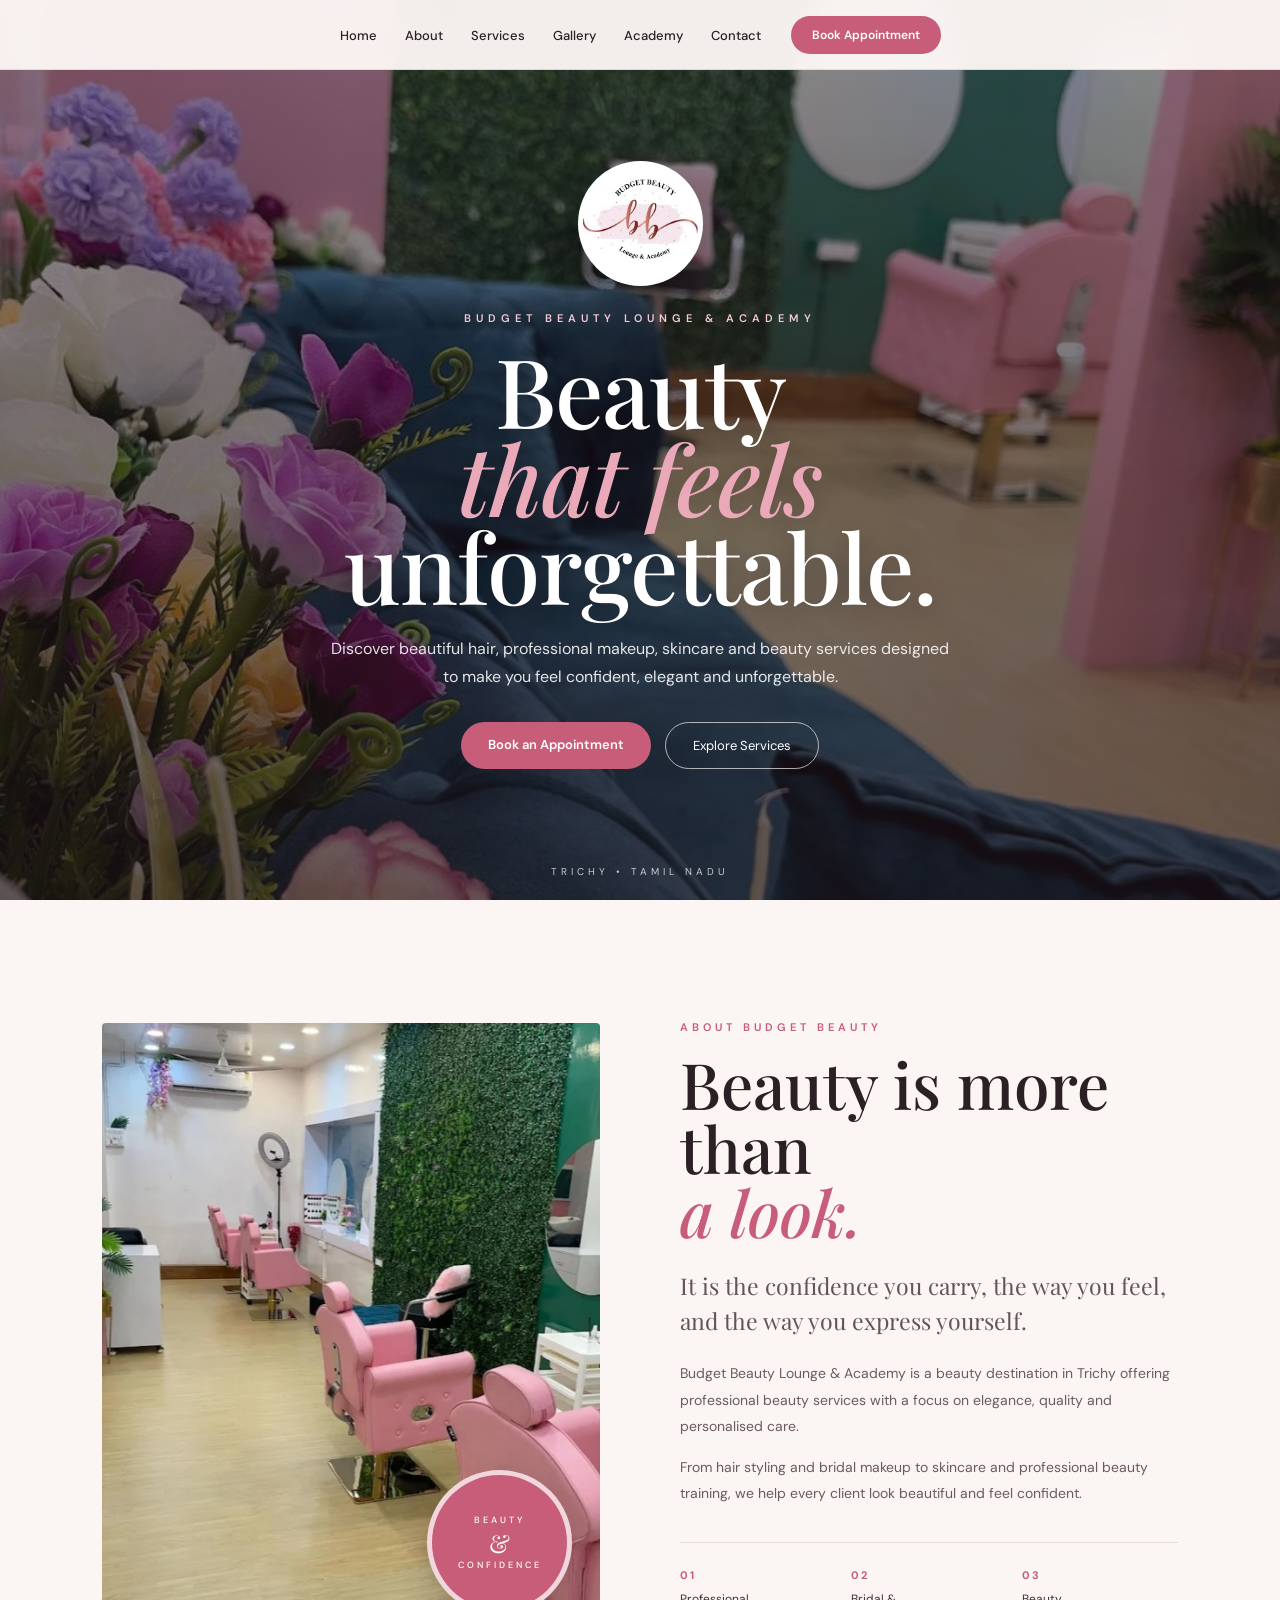
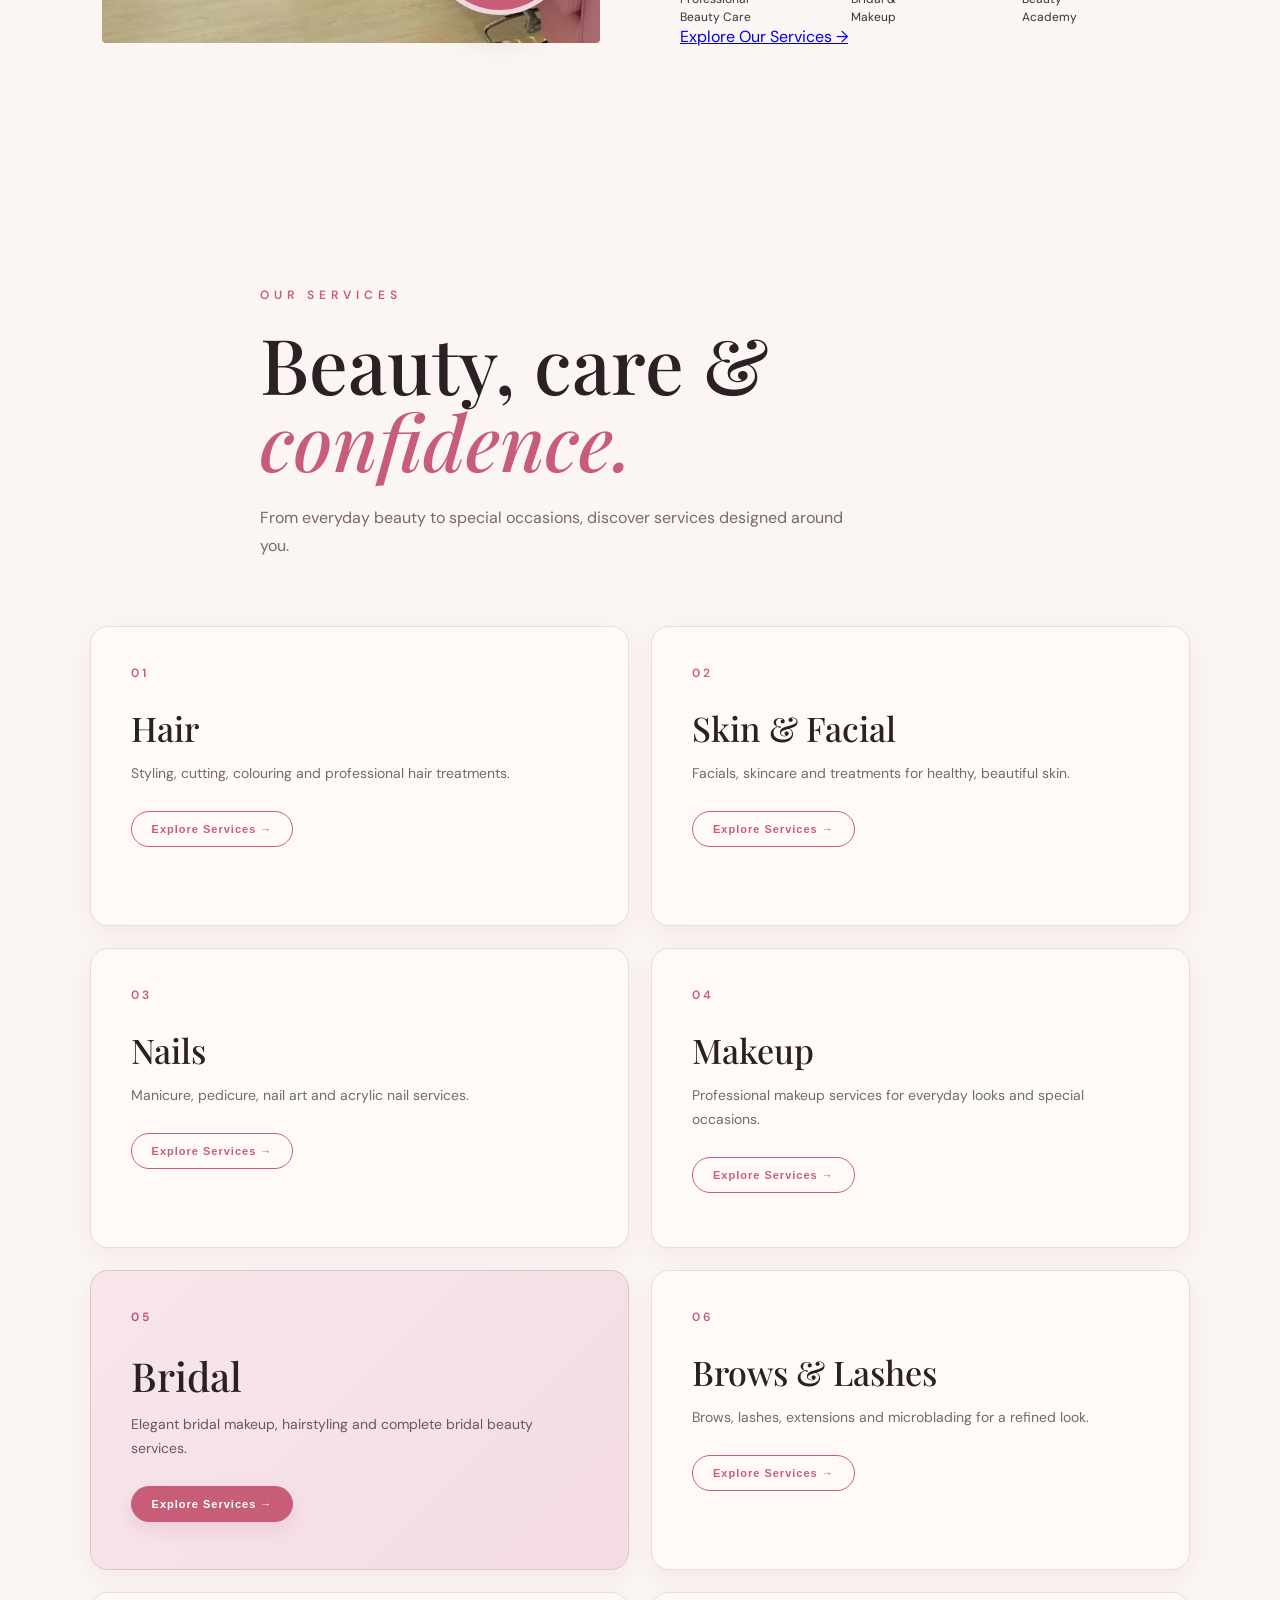
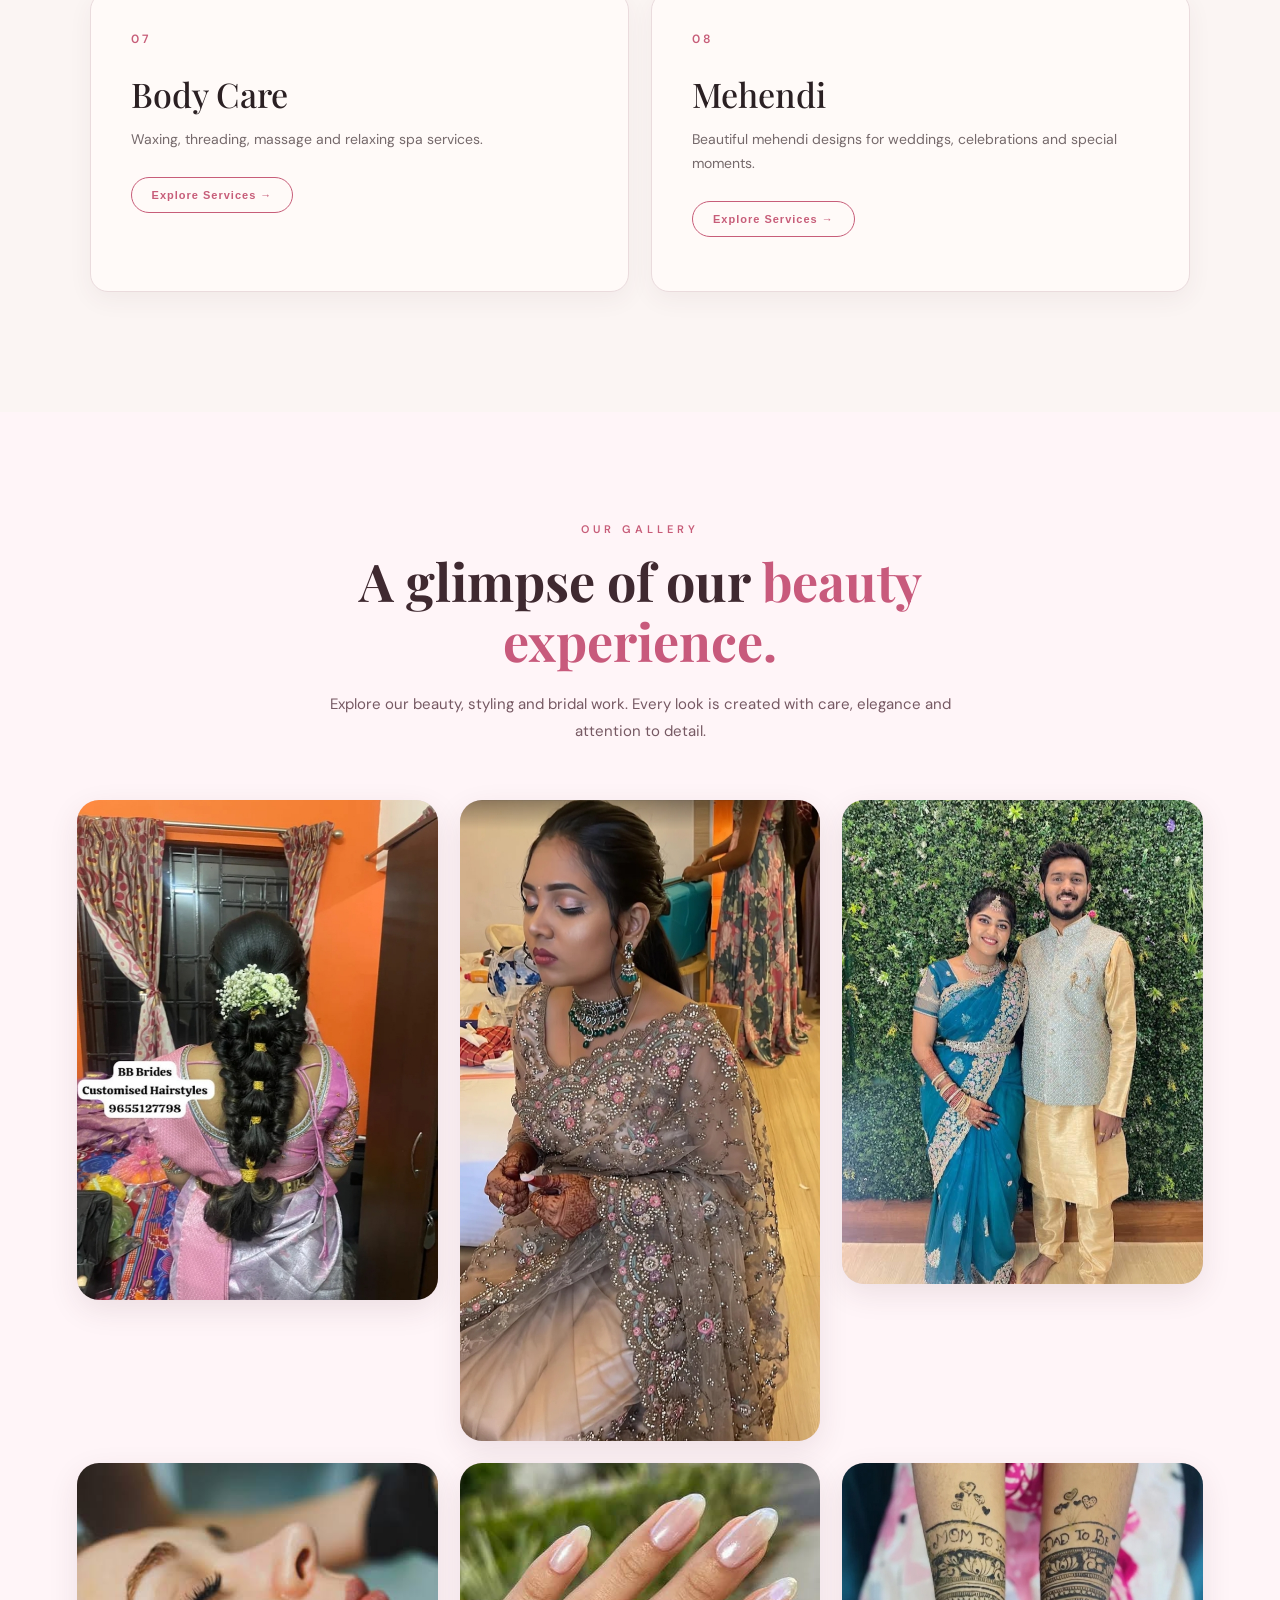
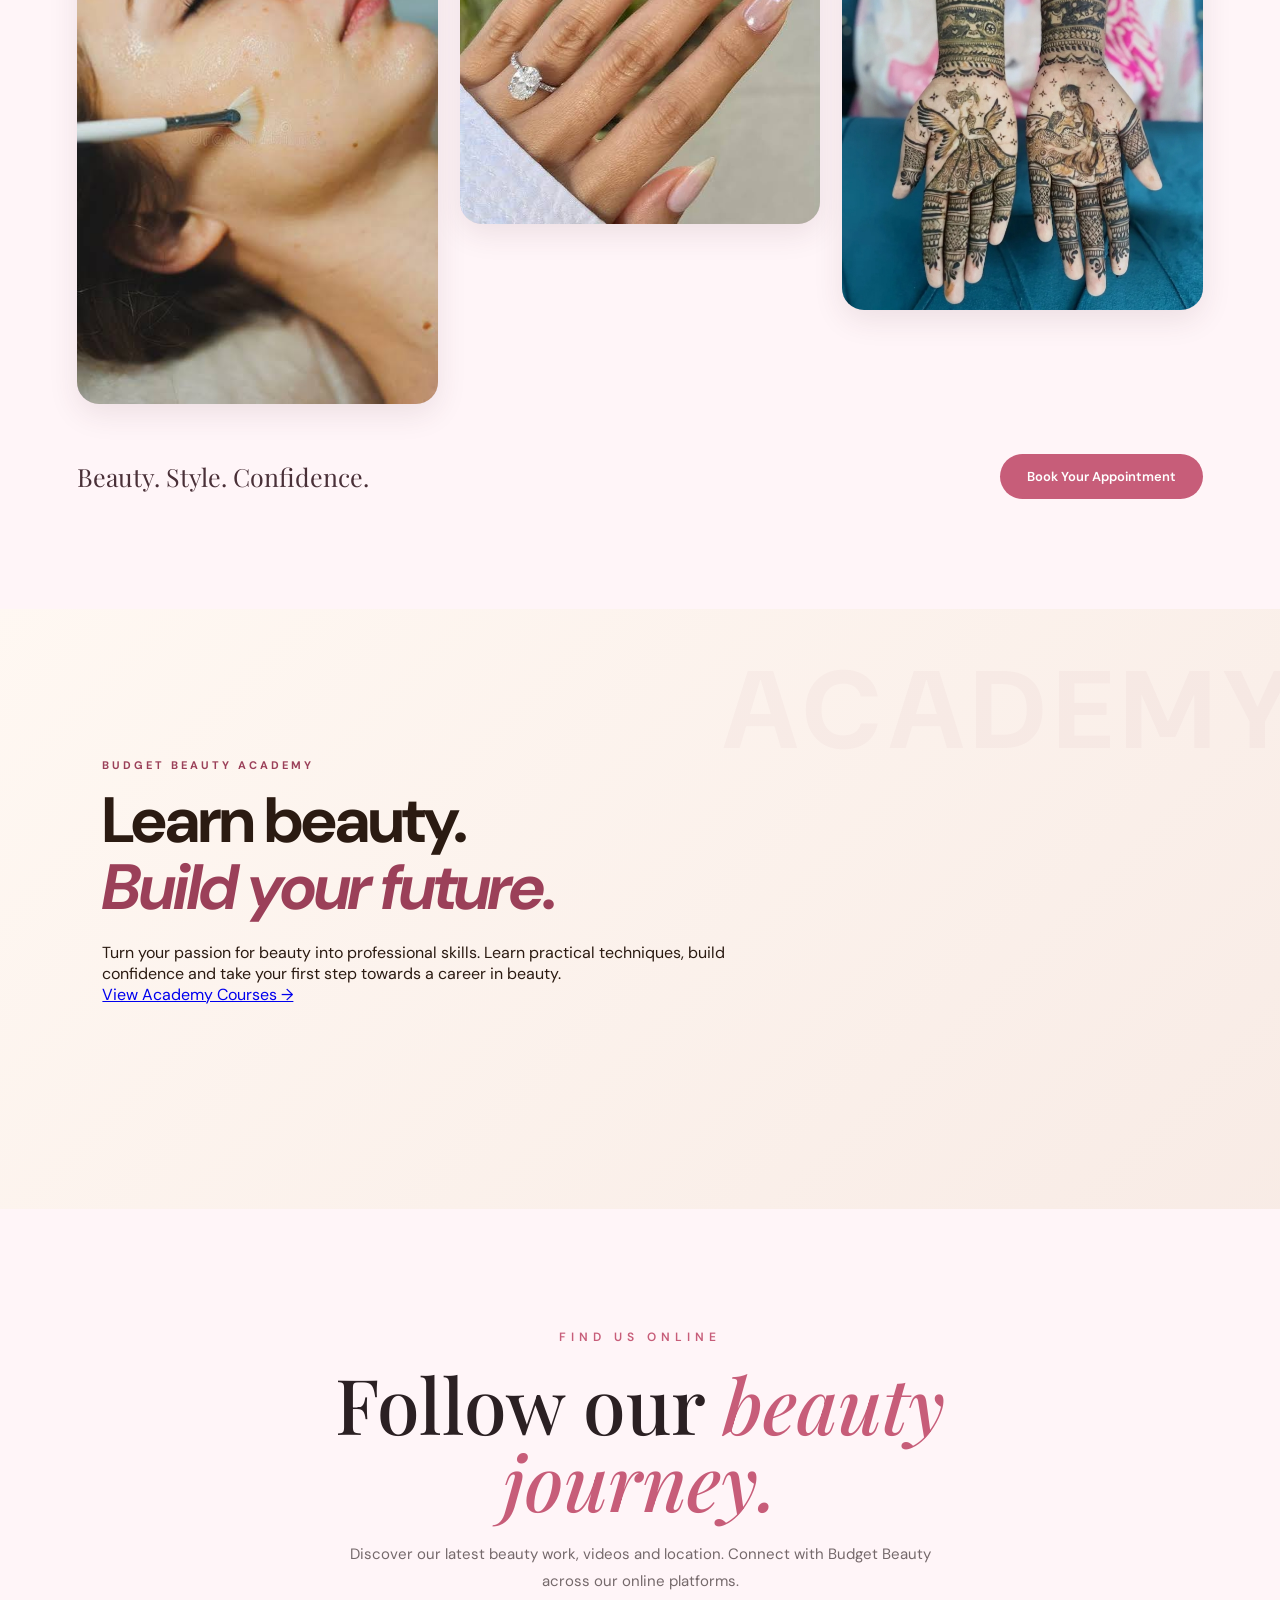
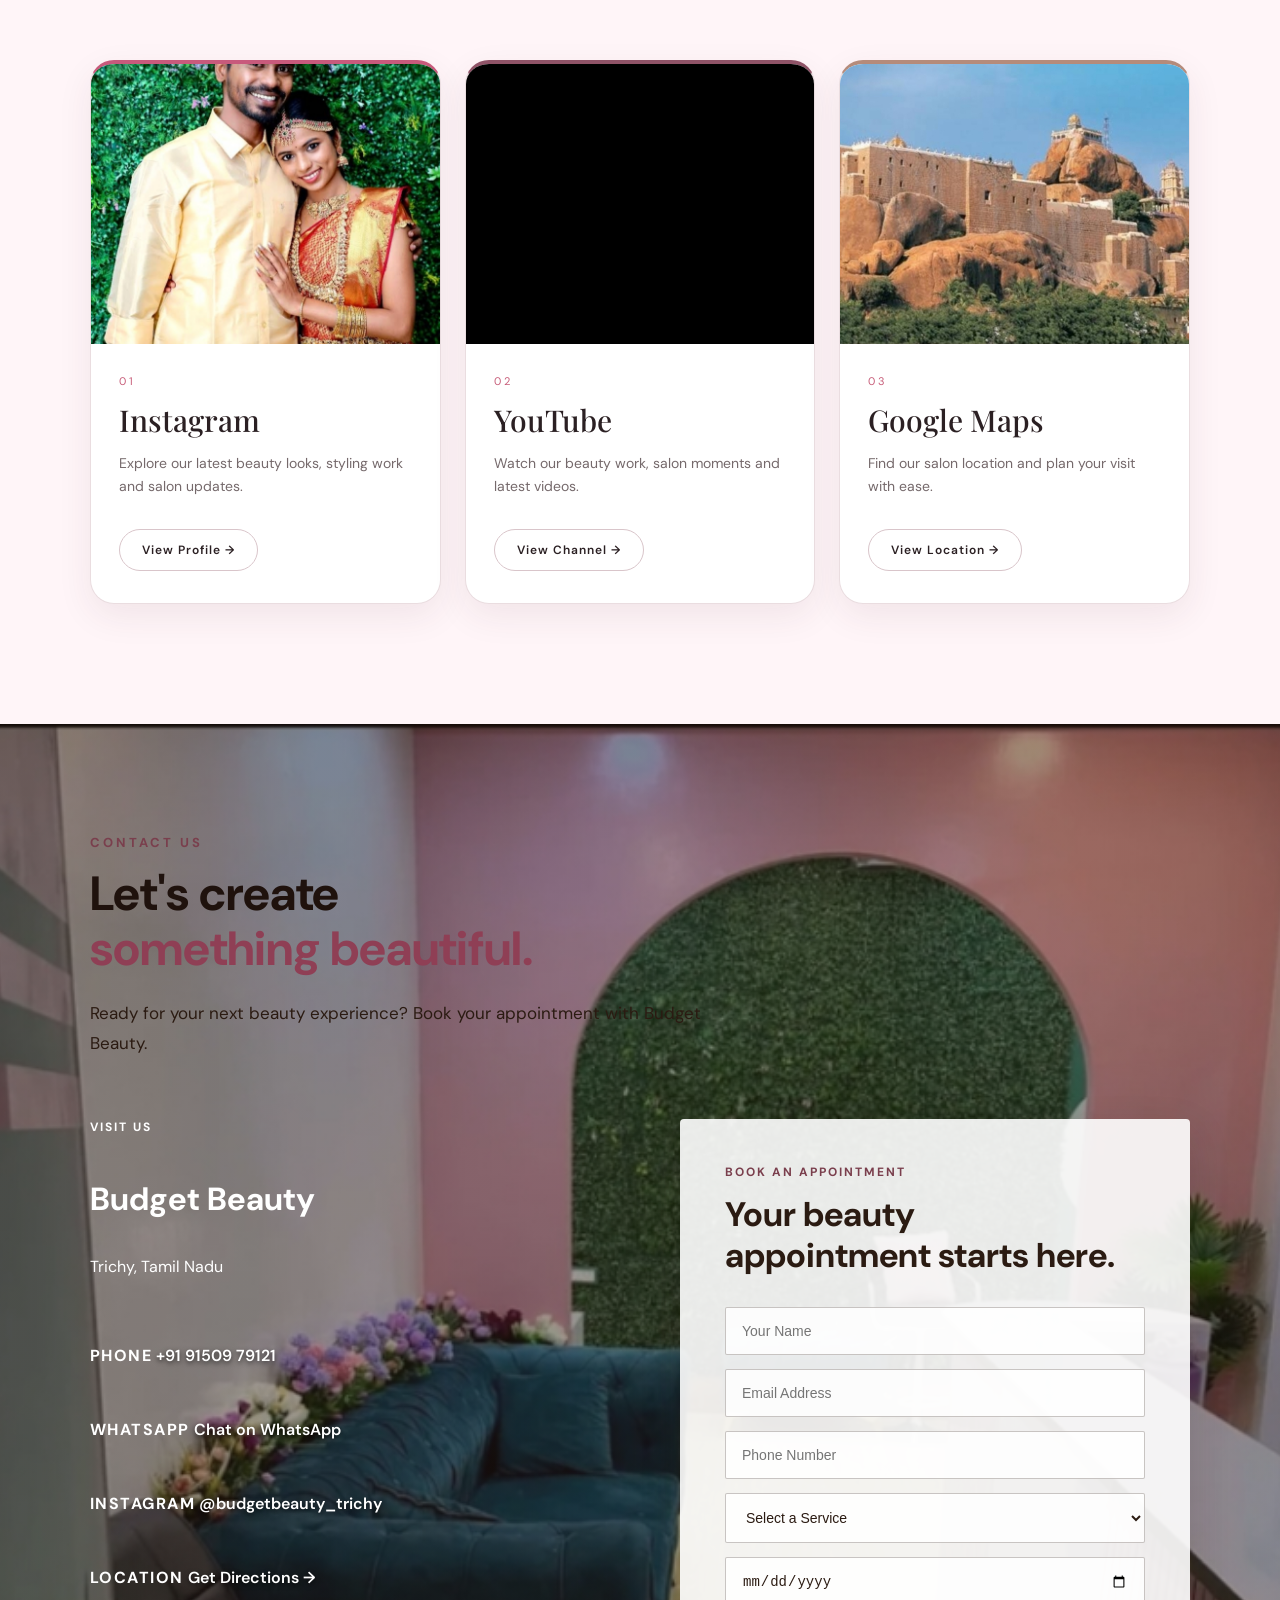
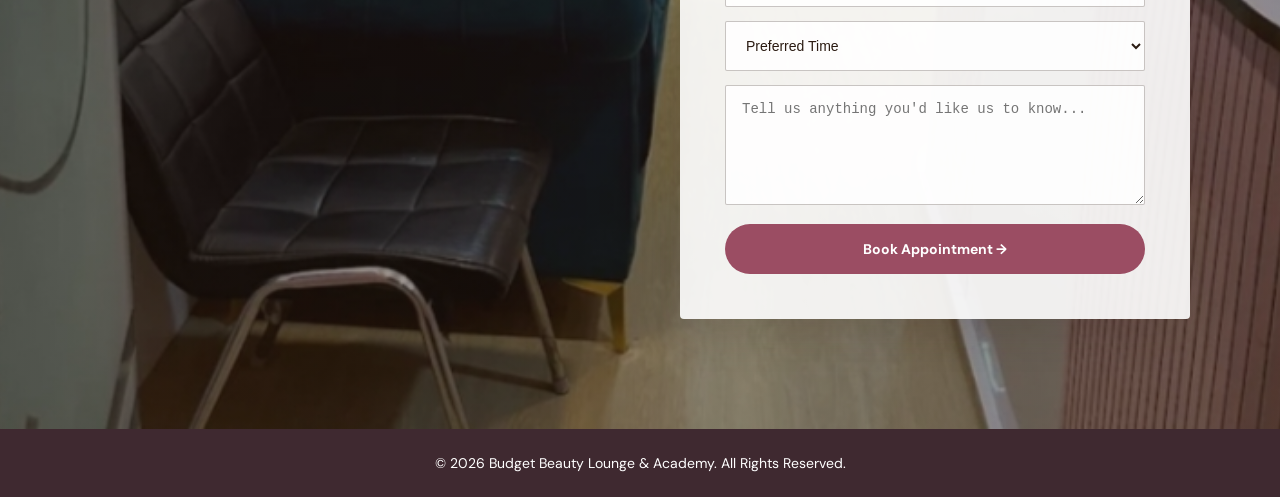
==== index.html @ 01b8ddf9 "Initial commit - Budget Beauty website" ====
<!DOCTYPE html>
<html lang="en">

<head>
    <meta charset="UTF-8">
    <meta name="viewport" content="width=device-width, initial-scale=1.0">

    <title>Budget Beauty | Lounge & Academy</title>

    <link rel="stylesheet" href="style.css">
</head>

<body>

    <!-- =========================
         HEADER
========================= -->

<header class="site-header">

    <nav class="navbar">

        <a href="#home" class="mobile-brand">
            Budget Beauty
        </a>

        <!-- Hamburger -->

        <button class="menu-toggle" id="menuToggle">
            ☰
        </button>

        <!-- Navigation -->

        <ul class="nav-links" id="navLinks">

            <li><a href="#home">Home</a></li>

            <li><a href="#about">About</a></li>

            <li><a href="#services">Services</a></li>

            <li><a href="#gallery">Gallery</a></li>

            <li><a href="#academy">Academy</a></li>

            <li><a href="#contact">Contact</a></li>

            <li class="mobile-book">
                <a href="#contact">
                    Book Appointment
                </a>
            </li>

        </ul>

        <!-- Desktop Button -->

        <a href="#contact" class="nav-button desktop-book">
            Book Appointment
        </a>

    </nav>

</header>

    <!-- =========================
         HOME / HERO
    ========================== -->

    <section id="home" class="hero">

        <div class="hero-content">

            <!-- ROUND LOGO -->

            <div class="hero-logo">

                <img
                    src="logo.jpg"
                    alt="Budget Beauty Lounge and Academy"
                >

            </div>


            <p class="hero-label">
                BUDGET BEAUTY LOUNGE & ACADEMY
            </p>


            <h1>
                Beauty
                <span>that feels</span>
                unforgettable.
            </h1>


            <p class="hero-description">

                Discover beautiful hair, professional makeup,
                skincare and beauty services designed to make
                you feel confident, elegant and unforgettable.

            </p>


            <div class="hero-buttons">

                <a href="#contact" class="primary-button">
                    Book an Appointment
                </a>

                <a href="#services" class="secondary-button">
                    Explore Services
                </a>

            </div>

        </div>


        <div class="hero-location">
            TRICHY • TAMIL NADU
        </div>

    </section>


<!-- =========================
     ABOUT SECTION
========================= -->

<section id="about" class="about-section">

    <div class="about-container">

        <!-- IMAGE AREA -->

        <div class="about-image">

            <img
                src="about.jpg.jpeg"
                alt="Budget Beauty Lounge and Academy"
            >

            <div class="about-image-overlay"></div>

            <div class="about-badge">

                <span>BEAUTY</span>

                <strong>&</strong>

                <span>CONFIDENCE</span>

            </div>

        </div>


        <!-- CONTENT AREA -->

        <div class="about-content">

            <p class="section-label">
                ABOUT BUDGET BEAUTY
            </p>

            <h2>
                Beauty is more than
                <span>a look.</span>
            </h2>

            <p class="about-intro">
                It is the confidence you carry,
                the way you feel, and the way
                you express yourself.
            </p>

            <p class="about-text">
                Budget Beauty Lounge & Academy is a beauty
                destination in Trichy offering professional
                beauty services with a focus on elegance,
                quality and personalised care.
            </p>

            <p class="about-text">
                From hair styling and bridal makeup to
                skincare and professional beauty training,
                we help every client look beautiful and
                feel confident.
            </p>


            <!-- HIGHLIGHTS -->

            <div class="about-highlights">

                <div class="about-highlight-item">

                    <strong>01</strong>

                    <span>
                        Professional<br>
                        Beauty Care
                    </span>

                </div>


                <div class="about-highlight-item">

                    <strong>02</strong>

                    <span>
                        Bridal &<br>
                        Makeup
                    </span>

                </div>


                <div class="about-highlight-item">

                    <strong>03</strong>

                    <span>
                        Beauty<br>
                        Academy
                    </span>

                </div>

            </div>


            <!-- ABOUT BUTTON -->

            <a
                href="#services"
                class="about-button"
            >
                Explore Our Services
                <span>→</span>
            </a>

        </div>

    </div>

</section>


            <!-- =========================
     SERVICES
========================= -->
<section class="services" id="services">

    <div class="services-header">
        <p class="section-label"> OUR SERVICES</p>

        <h2>
            Beauty, care &
            <span>confidence.</span>
        </h2>

        <p class="services-intro">
            From everyday beauty to special occasions,
            discover services designed around you.
        </p>
    </div>

    <div class="services-grid">

        <!-- HAIR -->
        <div class="service-card">
            <span class="service-number">01</span>
            <h3>Hair</h3>
            <p>
                Styling, cutting, colouring and professional
                hair treatments.
            </p>
            <button onclick="openService('hair')">
    Explore Services →
</button>
        </div>

        <!-- SKIN -->
        <div class="service-card">
            <span class="service-number">02</span>
            <h3>Skin & Facial</h3>
            <p>
                Facials, skincare and treatments for healthy,
                beautiful skin.
            </p>
           <button onclick="openService('skin')">
    Explore Services →
</button>
        </div>

        <!-- NAILS -->
        <div class="service-card">
            <span class="service-number">03</span>
            <h3>Nails</h3>
            <p>
                Manicure, pedicure, nail art and acrylic
                nail services.
            </p>
            <button onclick="openService('nails')">
    Explore Services →
</button>
        </div>

        <!-- MAKEUP -->
        <div class="service-card">
            <span class="service-number">04</span>
            <h3>Makeup</h3>
            <p>
                Professional makeup services for everyday
                looks and special occasions.
            </p>
            <button onclick="openService('makeup')">
    Explore Services →
</button>
        </div>

        <!-- BRIDAL -->
        <div class="service-card featured-service">
            <span class="service-number">05</span>
            <h3>Bridal</h3>
            <p>
                Elegant bridal makeup, hairstyling and
                complete bridal beauty services.
            </p>
            <button onclick="openService('bridal')">
    Explore Services →
</button>
        </div>

        <!-- BROWS & LASHES -->
        <div class="service-card">
            <span class="service-number">06</span>
            <h3>Brows & Lashes</h3>
            <p>
                Brows, lashes, extensions and microblading
                for a refined look.
            </p>
            <button onclick="openService('brows')">
    Explore Services →
</button>
        </div>

        <!-- BODY CARE -->
        <div class="service-card">
            <span class="service-number">07</span>
            <h3>Body Care</h3>
            <p>
                Waxing, threading, massage and relaxing
                spa services.
            </p>
            <button onclick="openService('body')">
    Explore Services →
</button>
        </div>

        <!-- MEHENDI -->
        <div class="service-card">
            <span class="service-number">08</span>
            <h3>Mehendi</h3>
            <p>
                Beautiful mehendi designs for weddings,
                celebrations and special moments.
            </p>
            <button onclick="openService('mehendi')">
    Explore Services →
</button>
        </div>

    </div>

</section>




    <!-- =========================
     GALLERY
========================= -->

<section id="gallery" class="gallery-section">

    <div class="gallery-header">

        <p class="section-label">
              OUR GALLERY
        </p>

        <h2>
            A glimpse of our
            <span>beauty experience.</span>
        </h2>

        <p>
            Explore our beauty, styling and bridal work.
            Every look is created with care, elegance and attention to detail.
        </p>

    </div>


    <!-- GALLERY GRID -->

    <div class="gallery-grid">


        <!-- Gallery 1 -->

        <div class="gallery-item gallery-large">

            <img
                src="gallery1.jpg.jpeg"
                alt="Budget Beauty Hair Styling"
            >

            <div class="gallery-overlay">

                <span>01</span>

                <h3>
                    Hair Styling
                </h3>

                <p>
                    Beautiful styles created for every occasion.
                </p>

            </div>

        </div>


        <!-- Gallery 2 -->

        <div class="gallery-item">

            <img
                src="gallery2.jpg.jpeg"
                alt="Budget Beauty Makeup"
            >

            <div class="gallery-overlay">

                <span>02</span>

                <h3>
                    Makeup
                </h3>

                <p>
                    Elegant makeup looks for special moments.
                </p>

            </div>

        </div>


        <!-- Gallery 3 -->

        <div class="gallery-item">

            <img
                src="gallery3.jpg.jpeg"
                alt="Budget Beauty Bridal Makeup"
            >

            <div class="gallery-overlay">

                <span>03</span>

                <h3>
                    Bridal Beauty
                </h3>

                <p>
                    Complete bridal beauty and styling.
                </p>

            </div>

        </div>


        <!-- Gallery 4 -->

        <div class="gallery-item">

            <img
                src="gallery4.jpg"
                alt="Budget Beauty Facial"
            >

            <div class="gallery-overlay">

                <span>04</span>

                <h3>
                    Skin & Facial
                </h3>

                <p>
                    Relaxing skincare and facial care.
                </p>

            </div>

        </div>


        <!-- Gallery 5 -->

        <div class="gallery-item">

            <img
                src="gallery5.jpg"
                alt="Budget Beauty Nails"
            >

            <div class="gallery-overlay">

                <span>05</span>

                <h3>
                    Nails
                </h3>

                <p>
                    Beautiful and polished nail styling.
                </p>

            </div>

        </div>


        <!-- Gallery 6 -->

        <div class="gallery-item gallery-large">

            <img
                src="gallery6.jpg.jpeg"
                alt="Budget Beauty Mehendi"
            >

            <div class="gallery-overlay">

                <span>06</span>

                <h3>
                    Mehendi
                </h3>

                <p>
                    Traditional and elegant mehendi designs.
                </p>

            </div>

        </div>


    </div>


    <!-- Gallery Bottom -->

    <div class="gallery-bottom">

        <p>
            Beauty. Style. Confidence.
        </p>

        <a
            href="#contact"
            class="primary-button"
        >
            Book Your Appointment
        </a>

    </div>

</section>
<!-- =========================
     ACADEMY SECTION
========================= -->

<section id="academy" class="academy-section">

    <div class="academy-heading">

        <p class="section-label">
            BUDGET BEAUTY ACADEMY
        </p>

        <h2>
            Learn beauty.<br>
            <span>Build your future.</span>
        </h2>

        <p>
            Turn your passion for beauty into professional skills.
            Learn practical techniques, build confidence and
            take your first step towards a career in beauty.
        </p>

        <a href="academy.html" class="academy-button">
            View Academy Courses →
        </a>

    </div>

</section>

<!-- =========================
     SOCIAL MEDIA
========================= -->

<section id="social" class="social-section">

    <div class="social-header">

        <p class="section-label">
             FIND US ONLINE
        </p>

        <h2>
            Follow our
            <span>beauty journey.</span>
        </h2>

        <p>
            Discover our latest beauty work, videos and location.
            Connect with Budget Beauty across our online platforms.
        </p>

    </div>


    <div class="social-grid">

        <!-- =========================
             INSTAGRAM
        ========================= -->

        <div class="social-card">

            <div class="social-media-image">

                <img
                    src="instagram.jpg.jpeg"
                    alt="Budget Beauty Instagram"
                >

            </div>

            <div class="social-card-content">

                <span class="social-number">
                    01
                </span>

                <h3>
                    Instagram
                </h3>

                <p>
                    Explore our latest beauty looks,
                    styling work and salon updates.
                </p>

                <a
                    href="https://share.google/PkrQwHIXFpvyzS8ei"
                    target="_blank"
                    rel="noopener noreferrer"
                    class="social-button"
                >
                    View Profile →
                </a>

            </div>

        </div>


       <!-- =========================
     YOUTUBE
========================= -->

<div class="social-card youtube-card">

    <div class="social-video">

        <iframe
            src="https://www.youtube.com/embed/QUmwrBLOII0"
            title="Budget Beauty YouTube Video"
            frameborder="0"
            allow="accelerometer; autoplay; clipboard-write; encrypted-media; gyroscope; picture-in-picture"
            allowfullscreen>
        </iframe>

    </div>

    <div class="social-card-content">

        <span class="social-number">
            02
        </span>

        <h3>
            YouTube
        </h3>

        <p>
            Watch our beauty work,
            salon moments and latest videos.
        </p>

        <a
            href="https://www.youtube.com/channel/UC7tTfm7O-tHFh8pZbGsjvTA"
            target="_blank"
            rel="noopener noreferrer"
            class="social-button"
        >
            View Channel →
        </a>

    </div>

</div>
        <!-- =========================
             GOOGLE MAPS
        ========================= -->

        <div class="social-card">

            <div class="social-media-image">

                <img
                    src="google.jpg.jpeg"
                    alt="Budget Beauty Google Maps Location"
                >

            </div>

            <div class="social-card-content">

                <span class="social-number">
                    03
                </span>

                <h3>
                    Google Maps
                </h3>

                <p>
                    Find our salon location and
                    plan your visit with ease.
                </p>

                <a
                    href="https://share.google/cEKzkPfHpHJtKEPSX"
                    target="_blank"
                    rel="noopener noreferrer"
                    class="social-button"
                >
                    View Location →
                </a>

            </div>

        </div>

    </div>

</section>

   <!-- =========================
     CONTACT / BOOK APPOINTMENT
========================= -->

<section id="contact" class="contact-section">

    <div class="contact-heading">

        <p class="section-label">
            CONTACT US
        </p>

        <h2>
            Let's create<br>
            <span>something beautiful.</span>
        </h2>

        <p>
            Ready for your next beauty experience?
            Book your appointment with Budget Beauty.
        </p>

    </div>


    <div class="contact-grid">


        <!-- =========================
             LEFT : CONTACT INFO
        ========================= -->

        <div class="contact-info">

            <span class="contact-label">
                VISIT US
            </span>

            <h3>
                Budget Beauty
            </h3>

            <p>
                Trichy, Tamil Nadu
            </p>


            <div class="contact-detail">

                <span>PHONE</span>

                <a href="tel:+919150979121">
                    +91 91509 79121
                </a>

            </div>


            <div class="contact-detail">

                <span>WHATSAPP</span>

                <a
                    href="https://wa.me/919150979121"
                    target="_blank"
                    rel="noopener noreferrer"
                >
                    Chat on WhatsApp
                </a>

            </div>


            <div class="contact-detail">

                <span>INSTAGRAM</span>

                <a
                    href="https://www.instagram.com/budgetbeauty_trichy/"
                    target="_blank"
                    rel="noopener noreferrer"
                >
                    @budgetbeauty_trichy
                </a>

            </div>


            <div class="contact-detail">

                <span>LOCATION</span>

                <a
                    href="https://maps.app.goo.gl/DvhUiXGs14jhG6yS8"
                    target="_blank"
                    rel="noopener noreferrer"
                >
                    Get Directions →
                </a>

            </div>

        </div>



        <!-- =========================
             RIGHT : APPOINTMENT FORM
        ========================= -->

        <div class="appointment-form">

            <span class="contact-label">
                BOOK AN APPOINTMENT
            </span>

            <h3>
                Your beauty<br>
                appointment starts here.
            </h3>


            <form
                onsubmit="sendAppointmentToWhatsApp(event)"
            >

                <!-- NAME -->

                <input
                    type="text"
                    id="appointmentName"
                    placeholder="Your Name"
                    required
                >


                <!-- EMAIL -->

                <input
                    type="email"
                    id="appointmentEmail"
                    placeholder="Email Address"
                    required
                >


                <!-- PHONE -->

                <input
                    type="tel"
                    id="appointmentPhone"
                    placeholder="Phone Number"
                    required
                >


                <!-- SERVICE -->

                <select
                    id="appointmentService"
                    required
                >

                    <option value="">
                        Select a Service
                    </option>

                    <option value="Hair">
                        Hair
                    </option>

                    <option value="Skin & Facial">
                        Skin & Facial
                    </option>

                    <option value="Nails">
                        Nails
                    </option>

                    <option value="Makeup">
                        Makeup
                    </option>

                    <option value="Bridal">
                        Bridal
                    </option>

                    <option value="Mehendi">
                        Mehendi
                    </option>

                </select>


                <!-- DATE -->

                <input
                    type="date"
                    id="appointmentDate"
                    required
                >


                <!-- TIME -->

                <select
                    id="appointmentTime"
                    required
                >

                    <option value="">
                        Preferred Time
                    </option>

                    <option value="Morning">
                        Morning
                    </option>

                    <option value="Afternoon">
                        Afternoon
                    </option>

                    <option value="Evening">
                        Evening
                    </option>

                </select>


                <!-- MESSAGE -->

                <textarea
                    id="appointmentMessage"
                    placeholder="Tell us anything you'd like us to know..."
                ></textarea>


                <button
                    type="submit"
                    class="contact-submit-button"
                >
                    Book Appointment →
                </button>
                <script>

function sendAppointmentToWhatsApp(event) {

    event.preventDefault();

    const name = document.getElementById("appointmentName").value.trim();
    const email = document.getElementById("appointmentEmail").value.trim();
    const phone = document.getElementById("appointmentPhone").value.trim();
    const service = document.getElementById("appointmentService").value;
    const date = document.getElementById("appointmentDate").value;
    const time = document.getElementById("appointmentTime").value;
    const message = document.getElementById("appointmentMessage").value.trim();

    const text =
        "Hi Budget Beauty!%0A%0A" +
        "I would like to book an appointment.%0A%0A" +

        "Name: " + encodeURIComponent(name) + "%0A" +
        "Email: " + encodeURIComponent(email) + "%0A" +
        "Phone: " + encodeURIComponent(phone) + "%0A" +
        "Service: " + encodeURIComponent(service) + "%0A" +
        "Date: " + encodeURIComponent(date) + "%0A" +
        "Preferred Time: " + encodeURIComponent(time) + "%0A" +
        "Message: " + encodeURIComponent(message);

    const whatsappURL =
        "https://wa.me/919150979121?text=" + text;

    window.open(whatsappURL, "_blank");

}

</script>

            </form>

        </div>

    </div>

</section>
    <!-- =========================
         FOOTER
    ========================== -->

    <footer>

        <p>
            © 2026 Budget Beauty Lounge & Academy.
            All Rights Reserved.
        </p>

    </footer>

<!-- =========================
     SERVICE DETAIL OVERLAY
========================= -->

<div class="service-overlay" id="serviceOverlay">

    <button class="service-close" onclick="closeService()">
        ×
    </button>

    <div class="service-overlay-content">

        <div class="service-overlay-image">
            <img src="hero.jpg" alt="Hair Beauty Service">
        </div>

        <div class="service-overlay-info">

            <p class="section-label">
                BUDGET BEAUTY
            </p>

            <h2 id="serviceTitle">
                Hair
            </h2>

            <p id="serviceDescription">
                Professional hair care and styling
                designed to enhance your natural beauty.
            </p>

            <div class="detail-services" id="serviceList">

                <div>Haircut</div>
                <div>Hair Styling</div>
                <div>Hair Coloring</div>
                <div>Hair Extensions</div>
                <div>Keratin Treatment</div>
                <div>Hair Spa</div>

            </div>

            <button
    class="detail-book-button"
    onclick="bookOnWhatsApp()"
>
    Book on WhatsApp
</button>

        </div>

    </div>

</div>
<script>

/* ===================================
   SERVICE DATA
=================================== */

const serviceData = {

    hair: {
        title: "Hair",
        image: "hair.jpg.jpg",
        description:
        "Professional hair care, styling and treatments created to give you beautiful, healthy and confident hair.",
        services: [
            "Haircut",
            "Hair Styling",
            "Hair Coloring",
            "Hair Extensions",
            "Keratin Treatment",
            "Permanent Hair Straightening",
            "Permanent Hair Smoothening",
            "Hair Spa",
            "Hair Oil Massage",
            "Braids",
            "Blowouts"
        ]
    },

    skin: {
        title: "Skin & Facial",
        image: "skin.jpg.jpg",
        description:
        "Relaxing skincare and facial services designed to refresh, nourish and enhance your skin.",
        services: [
            "Facials",
            "Skin Care",
            "Acne Treatment",
            "Cleanup",
            "Blackhead Removal",
            "Whitehead Removal",
            "Tanning Care"
        ]
    },

    nails: {
        title: "Nails",
        image: "nail.jpg.jpg",
        description:
        "Beautiful nail care and styling for clean, elegant and polished hands and feet.",
        services: [
            "Manicure",
            "Pedicure",
            "Nail Art",
            "Acrylic Nails"
        ]
    },

    makeup: {
        title: "Makeup",
        image: "makeup.jpg.jpg",
        description:
        "Professional makeup looks created for celebrations, occasions and memorable moments.",
        services: [
            "Makeup",
            "Party Makeup",
            "Special Occasion Makeup",
            "Permanent Makeup"
        ]
    },

    bridal: {
        title: "Bridal",
        image: "bridal.jpg.jpg",
        description:
        "Elegant bridal beauty services designed to make your most special day unforgettable.",
        services: [
            "Bridal Makeup",
            "Bridal Hairstyling",
            "Bridal Hair",
            "Reception Makeup",
            "Bridal Beauty Services",
            "Bridal Packages"
        ]
    },

    brows: {
        title: "Brows & Lashes",
        image: "brows.jpg.jpg",
        description:
        "Beautiful brow and lash services that add definition and elegance to your look.",
        services: [
            "Eyebrow Shaping",
            "Eyebrow Beautification",
            "Eyelashes",
            "Eyelash Extensions",
            "Microblading"
        ]
    },

    body: {
        title: "Body Care",
        image: "bodycare.jpg.jpg",
        description:
        "Personal care services designed to leave you feeling fresh, relaxed and confident.",
        services: [
            "Waxing",
            "Body Waxing",
            "Threading",
            "Spa Services"
        ]
    },

    mehendi: {
        title: "Mehendi",
        image: "mehandi.jpg.jpg",
        description:
        "Beautiful mehendi designs created for weddings, celebrations and special occasions.",
        services: [
            "Bridal Mehendi",
            "Traditional Mehendi",
            "Special Occasion Mehendi"
        ]
    }

};


/* ===================================
   OPEN SERVICE
=================================== */

function openService(serviceName) {

    const service = serviceData[serviceName];

    if (!service) return;


    document.getElementById("serviceTitle").textContent =
        service.title;


    document.getElementById("serviceDescription").textContent =
        service.description;


    /* Service Image */

    const serviceImage =
        document.querySelector(".service-overlay-image img");

    if (serviceImage) {

        serviceImage.src = service.image;

        serviceImage.alt = service.title;

    }


    /* Individual Services */

    const list =
        document.getElementById("serviceList");

    list.innerHTML = "";


    service.services.forEach(function(item) {

        const div = document.createElement("div");

        div.textContent = item;


        /* Individual service → WhatsApp */

        div.addEventListener("click", function() {

            bookSpecificService(
                service.title,
                item
            );

        });


        list.appendChild(div);

    });


    /* Open popup */

    const overlay =
        document.getElementById("serviceOverlay");

    overlay.classList.add("active");

    document.body.classList.add("overlay-open");

}


/* ===================================
   CLOSE SERVICE
=================================== */

function closeService() {

    const overlay =
        document.getElementById("serviceOverlay");

    overlay.classList.remove("active");

    document.body.classList.remove("overlay-open");

}


/* ===================================
   INDIVIDUAL SERVICE WHATSAPP
=================================== */

function bookSpecificService(
    category,
    serviceName
) {

    const message =
        "Hi Budget Beauty!%0A%0A" +

        "I would like to book an appointment.%0A%0A" +

        "Category: " +
        encodeURIComponent(category) +

        "%0A" +

        "Service: " +
        encodeURIComponent(serviceName);


    const whatsappURL =
        "https://wa.me/919150979121?text=" +
        message;


    window.open(
        whatsappURL,
        "_blank"
    );

}


/* ===================================
   CATEGORY WHATSAPP
=================================== */

function bookOnWhatsApp() {

    const serviceName =
        document.getElementById("serviceTitle").textContent;


    const message =
        "Hi Budget Beauty!%0A%0A" +

        "I would like to book an appointment.%0A%0A" +

        "Service Category: " +
        encodeURIComponent(serviceName);


    const whatsappURL =
        "https://wa.me/919150979121?text=" +
        message;


    window.open(
        whatsappURL,
        "_blank"
    );

}


/* ===================================
   CLOSE WITH ESC KEY
=================================== */

document.addEventListener(
    "keydown",
    function(event) {

        if (event.key === "Escape") {

            closeService();

        }

    }
);

</script>
<!-- =========================
     ACADEMY + MOBILE MENU JS
========================= -->

<script>

/* =========================================
   ACADEMY COURSE → WHATSAPP
========================================= */

document.querySelectorAll(".academy-card").forEach(function(card) {

    card.addEventListener("click", function() {

        const course =
            card.querySelector("h3").textContent.trim();

        const message =
            "Hi Budget Beauty!%0A%0A" +
            "I am interested in joining the Budget Beauty Academy.%0A%0A" +
            "Course: " +
            encodeURIComponent(course) +
            "%0A%0A" +
            "I would like to know more about this course.";

        const whatsappURL =
            "https://wa.me/919150979121?text=" +
            message;

        window.open(
            whatsappURL,
            "_blank"
        );

    });

});


/* =========================================
   MOBILE MENU
========================================= */

const menuToggle =
    document.getElementById("menuToggle");

const navLinks =
    document.getElementById("navLinks");


if (menuToggle && navLinks) {

    menuToggle.addEventListener("click", function() {

        navLinks.classList.toggle("active");

        if (navLinks.classList.contains("active")) {

            menuToggle.innerHTML = "✕";

        } else {

            menuToggle.innerHTML = "☰";

        }

    });


    document.querySelectorAll(".nav-links a").forEach(function(link) {

        link.addEventListener("click", function() {

            navLinks.classList.remove("active");

            menuToggle.innerHTML = "☰";

        });

    });

}

</script>

</body>
</html>
---- style.css ----
/* =========================================================
   BUDGET BEAUTY
   PREMIUM BEAUTY LOUNGE & ACADEMY
   FINAL CLEAN CSS
========================================================= */

@import url(
  'https://fonts.googleapis.com/css2?family=DM+Sans:wght@400;500;600;700&family=Playfair+Display:ital,wght@0,400;0,500;0,600;0,700;1,400;1,500;1,600&display=swap'
);

/* =========================================================
   VARIABLES
========================================================= */

:root {
  --cream: #fbf5f3;
  --cream-dark: #f3e8e5;
  --rose: #c75d79;
  --rose-dark: #a94762;
  --rose-light: #e9a9b8;
  --dark: #2b2023;
  --soft-dark: #625458;
  --white: #ffffff;
  --border: rgba(50, 30, 35, 0.11);
  --shadow: 0 20px 50px rgba(43, 32, 35, 0.10);
}

/* =========================================================
   RESET
========================================================= */

* {
  margin: 0;
  padding: 0;
  box-sizing: border-box;
}

html {
  scroll-behavior: smooth;
}

body {
  font-family: 'DM Sans', sans-serif;
  background: var(--cream);
  color: var(--dark);
  overflow-x: hidden;
}

body.overlay-open {
  overflow: hidden;
}

img {
  max-width: 100%;
}

button,
a {
  font-family: inherit;
}

/* =========================================================
   HEADER
========================================================= */

.site-header {
  position: fixed;
  top: 0;
  left: 0;
  width: 100%;
  z-index: 1000;
}

.navbar {
  width: 100%;
  min-height: 70px;
  padding: 0 6%;

  display: flex;
  align-items: center;
  justify-content: center;
  gap: 30px;

  background: rgba(255, 250, 248, 0.94);
  backdrop-filter: blur(18px);
  -webkit-backdrop-filter: blur(18px);

  border-bottom: 1px solid var(--border);
}

.nav-links {
  display: flex;
  align-items: center;
  gap: 28px;
  list-style: none;
}

.nav-links li {
  list-style: none;
}

.nav-links a {
  position: relative;

  text-decoration: none;
  color: var(--dark);

  font-size: 13px;
  font-weight: 500;

  transition: color 0.3s ease;
}

.nav-links a::after {
  content: "";

  position: absolute;
  left: 0;
  bottom: -7px;

  width: 0;
  height: 1px;

  background: var(--rose);

  transition: width 0.3s ease;
}

.nav-links a:hover {
  color: var(--rose);
}

.nav-links a:hover::after {
  width: 100%;
}

/* =========================================================
   NAV BUTTON
========================================================= */

.nav-button {
  text-decoration: none;

  background: var(--rose);
  color: white;

  padding: 11px 21px;

  border-radius: 30px;

  font-size: 12px;
  font-weight: 600;

  transition: 0.3s ease;
}

.nav-button:hover {
  background: var(--rose-dark);
  transform: translateY(-2px);
}

/* =========================================================
   HERO
========================================================= */

.hero {
  position: relative;

  min-height: 100vh;
  min-height: 100svh;

  padding: 100px 7% 70px;

  display: flex;
  align-items: center;
  justify-content: center;

  text-align: center;

  overflow: hidden;

  background:
    linear-gradient(
      rgba(30, 18, 22, 0.48),
      rgba(30, 18, 22, 0.68)
    ),
    url("hero.jpg");

  background-size: cover;
  background-position: center;
  background-repeat: no-repeat;
}

.hero-content {
  position: relative;
  z-index: 2;

  width: 100%;
  max-width: 900px;

  display: flex;
  flex-direction: column;
  align-items: center;

  text-align: center;
}

/* =========================================================
   HERO LOGO
========================================================= */

.hero-logo {
  width: 125px;
  height: 125px;

  margin-bottom: 25px;

  padding: 5px;

  border-radius: 50%;

  background: white;

  overflow: hidden;

  box-shadow:
    0 15px 45px rgba(0, 0, 0, 0.28);
}

.hero-logo img {
  width: 100%;
  height: 100%;

  object-fit: cover;

  border-radius: 50%;
}

/* =========================================================
   HERO LABEL
========================================================= */

.hero-label {
  margin-bottom: 20px;

  color: #f4cbd5;

  font-size: 11px;
  font-weight: 600;

  letter-spacing: 5px;

  text-transform: uppercase;
}

/* =========================================================
   HERO TITLE
========================================================= */

.hero h1 {
  margin-bottom: 25px;

  font-family: 'Playfair Display', serif;

  color: white;

  font-size: clamp(55px, 7.5vw, 100px);

  line-height: 0.92;

  font-weight: 500;

  letter-spacing: -1px;

  text-shadow:
    0 4px 25px rgba(0, 0, 0, 0.25);
}

.hero h1 span {
  display: block;

  color: var(--rose-light);

  font-style: italic;
}

/* =========================================================
   HERO DESCRIPTION
========================================================= */

.hero-description {
  max-width: 620px;

  margin-bottom: 30px;

  color: rgba(255, 255, 255, 0.88);

  font-size: 16px;

  line-height: 1.8;
}

/* =========================================================
   HERO BUTTONS
========================================================= */

.hero-buttons {
  display: flex;
  justify-content: center;
  gap: 14px;
}

.primary-button,
.secondary-button {
  display: inline-block;

  padding: 14px 27px;

  border-radius: 30px;

  font-size: 13px;

  text-decoration: none;

  transition: 0.3s ease;
}

.primary-button {
  background: var(--rose);
  color: white;

  font-weight: 600;
}

.primary-button:hover {
  background: var(--rose-dark);
  transform: translateY(-2px);
}

.secondary-button {
  color: white;

  border: 1px solid rgba(255, 255, 255, 0.65);
}

.secondary-button:hover {
  background: rgba(255, 255, 255, 0.12);
}

/* =========================================================
   HERO LOCATION
========================================================= */

.hero-location {
  position: absolute;

  bottom: 22px;
  left: 50%;

  transform: translateX(-50%);

  z-index: 3;

  color: rgba(255, 255, 255, 0.75);

  font-size: 10px;

  letter-spacing: 4px;

  white-space: nowrap;
}

/* =========================================================
   COMMON SECTION
========================================================= */

.section {
  padding: 110px 8%;
}

.section-heading {
  max-width: 800px;
  margin-bottom: 55px;
}

.section-label {
  margin-bottom: 15px;

  color: var(--rose);

  font-size: 11px;
  font-weight: 600;

  letter-spacing: 4px;
}

.section-heading h2 {
  font-family: 'Playfair Display', serif;

  font-size: clamp(42px, 5vw, 70px);

  line-height: 1;

  font-weight: 500;
}
/* =========================================================
   ABOUT SECTION
========================================================= */

.about-section {
    padding: 120px 8%;
    background: var(--cream);
}


/* =========================================================
   ABOUT CONTAINER
========================================================= */

.about-container {
    max-width: 1250px;
    margin: auto;

    display: grid;

    grid-template-columns: 1fr 1fr;

    gap: 80px;

    align-items: center;
}


/* =========================================================
   ABOUT IMAGE
========================================================= */

.about-image {
    position: relative;

    width: 100%;
    height: 620px;

    overflow: visible;

    border-radius: 4px;
}


/* Image */

.about-image img {
    width: 100%;
    height: 100%;

    display: block;

    object-fit: cover;

    object-position: center;

    border-radius: 4px;
}


/* =========================================================
   ROUND BEAUTY BADGE
========================================================= */

.about-badge {
    position: absolute;

    right: 28px;
    bottom: 28px;

    width: 145px;
    height: 145px;

    border-radius: 50%;

    background: var(--rose);

    color: white;

    display: flex;

    flex-direction: column;

    align-items: center;

    justify-content: center;

    text-align: center;

    z-index: 5;

    box-shadow:
        0 15px 35px rgba(70, 35, 45, 0.22);

    border: 5px solid rgba(255, 255, 255, 0.75);

    transition:
        transform 0.4s ease,
        box-shadow 0.4s ease;
}


/* Badge hover */

.about-image:hover .about-badge {
    transform: translateY(-6px);

    box-shadow:
        0 20px 45px rgba(70, 35, 45, 0.28);
}


/* Badge small text */

.about-badge span {
    font-size: 9px;

    letter-spacing: 3px;

    font-weight: 500;
}


/* Ampersand */

.about-badge strong {
    margin: 4px 0;

    font-family: 'Playfair Display', serif;

    font-size: 25px;

    font-weight: 400;

    line-height: 1;
}


/* =========================================================
   ABOUT CONTENT
========================================================= */

.about-content {
    max-width: 600px;
}


/* Section label */

.about-content .section-label {
    margin-bottom: 18px;
}


/* Heading */

.about-content h2 {
    margin-bottom: 25px;

    font-family: 'Playfair Display', serif;

    font-size: clamp(45px, 5vw, 72px);

    line-height: 1;

    font-weight: 500;

    color: var(--dark);
}


/* Heading highlight */

.about-content h2 span {
    display: block;

    color: var(--rose);

    font-style: italic;
}


/* =========================================================
   ABOUT INTRO
========================================================= */

.about-intro {
    margin-bottom: 22px;

    font-family: 'Playfair Display', serif;

    font-size: 23px;

    line-height: 1.5;

    color: var(--soft-dark);
}


/* =========================================================
   ABOUT TEXT
========================================================= */

.about-text {
    margin-bottom: 14px;

    color: #6a5b60;

    font-size: 14px;

    line-height: 1.9;
}


/* =========================================================
   ABOUT HIGHLIGHTS
========================================================= */

.about-highlights {
    display: grid;

    grid-template-columns: repeat(3, 1fr);

    gap: 15px;

    margin-top: 35px;

    padding-top: 25px;

    border-top: 1px solid var(--border);
}


.about-highlights div {
    display: flex;

    flex-direction: column;

    gap: 8px;
}


.about-highlights strong {
    color: var(--rose);

    font-size: 11px;

    letter-spacing: 2px;
}


.about-highlights span {
    color: #3d3034;

    font-size: 12px;

    line-height: 1.5;
}


/* =========================================================
   TABLET
========================================================= */

@media (max-width: 900px) {

    .about-section {
        padding: 90px 6%;
    }

    .about-container {
        grid-template-columns: 1fr 1fr;

        gap: 45px;
    }

    .about-image {
        height: 540px;
    }

    .about-badge {
        width: 125px;
        height: 125px;

        right: 20px;
        bottom: 20px;
    }

    .about-badge span {
        font-size: 8px;

        letter-spacing: 2px;
    }

    .about-badge strong {
        font-size: 22px;
    }

    .about-content h2 {
        font-size: 48px;
    }

    .about-intro {
        font-size: 19px;
    }
}


/* =========================================================
   MOBILE
========================================================= */

@media (max-width: 700px) {

    .about-section {
        padding: 75px 6%;
    }

    .about-container {
        grid-template-columns: 1fr;

        gap: 55px;
    }


    /* Image */

    .about-image {
        height: 500px;

        width: 100%;
    }


    .about-image img {
        border-radius: 8px;
    }


    /* Badge stays completely inside image */

    .about-badge {
        width: 125px;
        height: 125px;

        right: 18px;
        bottom: 18px;

        border-width: 4px;
    }


    .about-badge span {
        font-size: 8px;

        letter-spacing: 2px;
    }


    .about-badge strong {
        font-size: 21px;
    }


    /* Content */

    .about-content {
        max-width: 100%;
    }


    .about-content h2 {
        font-size: 45px;

        line-height: 1.05;
    }


    .about-intro {
        font-size: 20px;

        line-height: 1.5;
    }


    .about-text {
        font-size: 13px;

        line-height: 1.8;
    }


    /* Highlights */

    .about-highlights {
        grid-template-columns: repeat(3, 1fr);

        gap: 10px;

        margin-top: 30px;

        padding-top: 22px;
    }

}


/* =========================================================
   SMALL MOBILE
========================================================= */

@media (max-width: 420px) {

    .about-section {
        padding: 65px 5%;
    }


    .about-image {
        height: 430px;
    }


    .about-badge {
        width: 110px;
        height: 110px;

        right: 14px;
        bottom: 14px;
    }


    .about-badge span {
        font-size: 7px;

        letter-spacing: 1.5px;
    }


    .about-badge strong {
        font-size: 19px;
    }


    .about-content h2 {
        font-size: 40px;
    }


    .about-intro {
        font-size: 18px;
    }


    .about-highlights {
        grid-template-columns: 1fr;

        gap: 15px;
    }

}
/* =========================================================
   SERVICES SECTION
========================================================= */

.services {
    padding: 120px 7%;
    background: var(--cream);
    color: var(--dark);
}


/* =========================================================
   SERVICES HEADER
========================================================= */

.services-header {
    max-width: 760px;
    margin: 0 auto 65px;
    text-align: left;
}

.services-header .section-label {
    margin-bottom: 22px;

    font-size: 12px;
    letter-spacing: 5px;
    color: var(--rose);
}

.services-header h2 {
    margin-bottom: 25px;

    font-family: 'Playfair Display', serif;
    font-size: clamp(48px, 6vw, 82px);
    line-height: 1;
    font-weight: 500;

    color: var(--dark);
}

.services-header h2 span {
    color: var(--rose);
    font-style: italic;
}

.services-intro {
    max-width: 600px;

    color: #75696b;
    font-size: 16px;
    line-height: 1.8;
}


/* =========================================================
   SERVICE GRID
========================================================= */

.services-grid {
    max-width: 1150px;
    margin: 0 auto;

    display: grid;

    grid-template-columns: repeat(2, 1fr);

    gap: 22px;

    background: transparent;
}


/* =========================================================
   SERVICE CARD
========================================================= */

.service-card {
    position: relative;

    min-height: 300px;

    padding: 38px 40px;

    background: #fffaf8;

    border: 1px solid #eadbdd;

    border-radius: 18px;

    overflow: hidden;

    box-shadow:
        0 8px 25px rgba(90, 50, 60, 0.06);

    transition:
        transform 0.35s ease,
        box-shadow 0.35s ease,
        background 0.35s ease,
        border-color 0.35s ease;
}


/* =========================================================
   TOP ACCENT LINE
========================================================= */

.service-card::before {
    content: "";

    position: absolute;

    top: 0;
    left: 0;

    width: 100%;
    height: 4px;

    background: linear-gradient(
        90deg,
        var(--rose),
        #e9a7ba
    );

    transform: scaleX(0);

    transform-origin: left;

    transition: transform 0.4s ease;
}


/* =========================================================
   BOTTOM ACCENT
========================================================= */

.service-card::after {
    content: "";

    position: absolute;

    left: 0;
    bottom: 0;

    width: 0;
    height: 3px;

    background: var(--rose);

    transition: width 0.4s ease;
}


/* =========================================================
   HOVER
========================================================= */

.service-card:hover {
    transform: translateY(-7px);

    background: #ffffff;

    border-color: #dfb8c4;

    box-shadow:
        0 18px 40px rgba(100, 50, 65, 0.12);
}

.service-card:hover::before {
    transform: scaleX(1);
}

.service-card:hover::after {
    width: 100%;
}


/* =========================================================
   SERVICE NUMBER
========================================================= */

.service-number {
    display: block;

    margin-bottom: 28px;

    color: var(--rose);

    font-size: 12px;

    font-weight: 600;

    letter-spacing: 3px;
}


/* =========================================================
   SERVICE TITLE
========================================================= */

.service-card h3 {
    margin-bottom: 14px;

    font-family: 'Playfair Display', serif;

    font-size: 34px;

    font-weight: 500;

    line-height: 1.15;

    color: var(--dark);
}


/* =========================================================
   SERVICE DESCRIPTION
========================================================= */

.service-card p {
    max-width: 450px;

    margin-bottom: 25px;

    color: #75696b;

    font-size: 14px;

    line-height: 1.7;
}


/* =========================================================
   EXPLORE SERVICES BUTTON
========================================================= */

.service-card button {
    display: inline-flex;

    align-items: center;
    justify-content: center;

    padding: 11px 20px;

    border: 1px solid var(--rose);

    border-radius: 30px;

    background: transparent;

    color: var(--rose);

    font-family: 'Poppins', sans-serif;

    font-size: 11px;

    font-weight: 600;

    letter-spacing: 1px;

    cursor: pointer;

    outline: none;

    transition:
        background 0.3s ease,
        color 0.3s ease,
        transform 0.3s ease,
        box-shadow 0.3s ease;
}


/* Button Hover */

.service-card button:hover {
    background: var(--rose);

    color: white;

    transform: translateY(-2px);

    box-shadow:
        0 8px 20px rgba(200, 90, 124, 0.22);
}


/* =========================================================
   FEATURED BRIDAL SERVICE
========================================================= */

.featured-service {
    background:
        linear-gradient(
            135deg,
            #f8e6eb,
            #f3dce3
        );

    border-color: #e4c2cc;
}

.featured-service h3 {
    font-size: 40px;
}

.featured-service .service-number {
    color: #b94f72;
}

.featured-service p {
    color: #6e555d;
}

.featured-service:hover {
    background:
        linear-gradient(
            135deg,
            #fcecf0,
            #f7e2e7
        );
}


/* Featured button */

.featured-service button {
    background: var(--rose);

    color: white;

    box-shadow:
        0 7px 18px rgba(200, 90, 124, 0.16);
}

.featured-service button:hover {
    background: #a94767;

    color: white;
}


/* =========================================================
   SERVICE DETAILS
========================================================= */

.service-details {
    padding: 120px 7%;

    background: white;

    color: var(--dark);
}

.service-details-header {
    max-width: 700px;

    margin-bottom: 60px;
}

.service-details-header .section-label {
    margin-bottom: 20px;

    font-size: 12px;

    letter-spacing: 5px;
}

.service-details-header h2 {
    margin-bottom: 25px;

    font-family: 'Playfair Display', serif;

    font-size: clamp(45px, 6vw, 75px);

    line-height: 1;

    font-weight: 500;
}

.service-details-header h2 span {
    color: var(--rose);

    font-style: italic;
}

.service-details-header p:last-child {
    max-width: 550px;

    color: #75696b;

    line-height: 1.8;
}


/* =========================================================
   SERVICE LIST
========================================================= */

.service-list {
    border-top: 1px solid #ddd2d2;
}

.service-item {
    display: grid;

    grid-template-columns: 70px 1fr;

    align-items: center;

    min-height: 90px;

    border-bottom: 1px solid #ddd2d2;

    transition: 0.3s;
}

.service-item span {
    color: var(--rose);

    font-size: 13px;

    letter-spacing: 2px;
}

.service-item h3 {
    font-family: 'Playfair Display', serif;

    font-size: 25px;

    font-weight: 500;

    transition: 0.3s;
}

.service-item:hover {
    padding-left: 15px;
}

.service-item:hover h3 {
    color: var(--rose);
}


/* =========================================================
   TABLET
========================================================= */

@media (max-width: 900px) {

    .services {
        padding: 90px 6%;
    }

    .services-header {
        margin-bottom: 50px;
    }

    .services-header h2 {
        font-size: 55px;
    }

    .services-grid {
        grid-template-columns: repeat(2, 1fr);

        gap: 18px;
    }

    .service-card {
        min-height: 280px;

        padding: 32px 28px;
    }

    .service-card h3 {
        font-size: 30px;
    }

    .featured-service h3 {
        font-size: 34px;
    }
}


/* =========================================================
   MOBILE
========================================================= */

@media (max-width: 600px) {

    .services {
        padding: 75px 5%;
    }

    .services-header {
        margin-bottom: 40px;
    }

    .services-header .section-label {
        font-size: 10px;

        letter-spacing: 3px;
    }

    .services-header h2 {
        font-size: 43px;

        line-height: 1.05;
    }

    .services-intro {
        font-size: 14px;

        line-height: 1.7;
    }


    /* Two cards per row on mobile */

    .services-grid {
        grid-template-columns: repeat(2, 1fr);

        gap: 12px;
    }


    /* Service card */

    .service-card {
        min-height: 270px;

        padding: 24px 18px;

        border-radius: 15px;
    }


    .service-number {
        margin-bottom: 20px;

        font-size: 10px;

        letter-spacing: 2px;
    }


    .service-card h3 {
        font-size: 24px;

        line-height: 1.15;

        margin-bottom: 12px;
    }


    .featured-service h3 {
        font-size: 27px;
    }


    .service-card p {
        font-size: 11px;

        line-height: 1.6;

        margin-bottom: 18px;
    }


    /* Explore button */

    .service-card button {
        padding: 9px 12px;

        font-size: 9px;

        letter-spacing: 0.5px;

        white-space: nowrap;
    }
}


/* =========================================================
   SMALL MOBILE
========================================================= */

@media (max-width: 420px) {

    .services {
        padding: 65px 4%;
    }

    .services-header h2 {
        font-size: 38px;
    }

    .services-grid {
        gap: 10px;
    }

    .service-card {
        min-height: 255px;

        padding: 20px 14px;
    }

    .service-number {
        margin-bottom: 17px;
    }

    .service-card h3 {
        font-size: 21px;
    }

    .featured-service h3 {
        font-size: 24px;
    }

    .service-card p {
        font-size: 10px;

        line-height: 1.55;
    }

    .service-card button {
        padding: 8px 10px;

        font-size: 8px;
    }
}
/* =========================================================
   GALLERY SECTION
========================================================= */

.gallery-section {
    padding: 110px 6%;
    background: #fff5f8 !important;
    color: #4a3038;
}

.gallery-header {
    max-width: 750px;
    margin: 0 auto 55px;
    text-align: center;
}

.gallery-header .section-label {
    margin-bottom: 15px;
}

.gallery-header h2 {
    font-family: 'Playfair Display', serif;
    font-size: 52px;
    line-height: 1.15;
    color: #3f2930;
    margin-bottom: 20px;
}

.gallery-header h2 span {
    color: #c85a7c;
}

.gallery-header > p:last-child {
    max-width: 650px;
    margin: 0 auto;
    font-size: 15px;
    line-height: 1.8;
    color: #765963;
}


/* =========================================================
   GALLERY GRID
========================================================= */

.gallery-grid {
    max-width: 1150px;
    margin: 0 auto;

    display: grid;

    grid-template-columns: repeat(3, minmax(0, 1fr));

    gap: 22px;

    align-items: start;
}


/* =========================================================
   GALLERY ITEM
========================================================= */

.gallery-item {
    position: relative;

    overflow: hidden;

    border-radius: 22px;

    background: #ead5dc;

    box-shadow:
        0 10px 30px rgba(80, 40, 50, 0.10);

    align-self: start;
}


/* =========================================================
   IMPORTANT:
   ORIGINAL IMAGE RATIO
========================================================= */

.gallery-item img {
    width: 100%;
    height: auto;

    display: block;

    object-fit: contain;
    object-position: center;

    transition: transform 0.6s ease;
}


/* =========================================================
   NO SPECIAL LARGE IMAGE
========================================================= */

.gallery-large {
    grid-row: auto;
}


/* =========================================================
   HOVER
========================================================= */

.gallery-item:hover img {
    transform: scale(1.04);
}


/* =========================================================
   GALLERY OVERLAY
========================================================= */

.gallery-overlay {
    position: absolute;

    left: 0;
    right: 0;
    bottom: 0;

    padding: 35px 25px 25px;

    color: white;

    background:
        linear-gradient(
            transparent,
            rgba(40, 20, 25, 0.90)
        );

    opacity: 0;

    transform: translateY(10px);

    transition:
        opacity 0.4s ease,
        transform 0.4s ease;
}

.gallery-item:hover .gallery-overlay {
    opacity: 1;
    transform: translateY(0);
}


/* =========================================================
   OVERLAY NUMBER
========================================================= */

.gallery-overlay span {
    display: block;

    font-size: 12px;

    letter-spacing: 3px;

    margin-bottom: 8px;

    color: #ffdce7;
}


/* =========================================================
   OVERLAY TITLE
========================================================= */

.gallery-overlay h3 {
    font-family: 'Playfair Display', serif;

    font-size: 28px;

    margin-bottom: 6px;
}


/* =========================================================
   OVERLAY DESCRIPTION
========================================================= */

.gallery-overlay p {
    font-size: 13px;

    line-height: 1.6;

    margin: 0;
}


/* =========================================================
   GALLERY BOTTOM
========================================================= */

.gallery-bottom {
    max-width: 1150px;

    margin: 50px auto 0;

    display: flex;

    justify-content: space-between;

    align-items: center;

    gap: 25px;
}

.gallery-bottom p {
    font-family: 'Playfair Display', serif;

    font-size: 25px;

    color: #4a3038;
}


/* =========================================================
   ACADEMY SECTION
========================================================= */

.academy-section {
    min-height: 600px;

    padding: 110px 6%;

    display: flex;

    align-items: center;

    background:
        linear-gradient(
            rgba(63, 41, 48, 0.72),
            rgba(63, 41, 48, 0.72)
        ),
        url("academy.jpg");

    background-size: cover;

    background-position: center;
}

.academy-content {
    max-width: 700px;

    color: white;
}

.academy-content .section-label {
    color: #ffdce7;

    margin-bottom: 18px;
}

.academy-content h2 {
    font-family: 'Playfair Display', serif;

    font-size: 58px;

    line-height: 1.15;

    margin-bottom: 25px;
}

.academy-content p {
    max-width: 600px;

    font-size: 16px;

    line-height: 1.8;

    margin-bottom: 30px;

    color: #f9e9ee;
}


/* =========================================
   CONTACT SECTION
   ========================================= */

.contact-section {
    position: relative;
    padding: 100px 8%;
    min-height: 700px;

    background-image:
        linear-gradient(
            rgba(255, 255, 255, 0.55),
            rgba(255, 255, 255, 0.55)
        ),
        url("contact-bg.jpg");

    background-size: cover;
    background-position: center;
    background-repeat: no-repeat;

    color: #2b1b12;
}


/* CONTACT HEADING */

.contact-heading {
    max-width: 700px;
    margin-bottom: 60px;
}

.contact-heading .section-label {
    color: #7a3f4d;
    font-size: 13px;
    font-weight: 700;
    letter-spacing: 3px;
    margin-bottom: 15px;
}

.contact-heading h2 {
    color: #2b1b12;
    font-size: 48px;
    line-height: 1.1;
    margin: 0 0 20px;
    font-weight: 700;
}

.contact-heading h2 span {
    color: #7a3f4d;
}

.contact-heading > p:last-child {
    color: #3b2922;
    font-size: 17px;
    line-height: 1.7;
    max-width: 600px;
}


/* =========================================
   CONTACT GRID
   ========================================= */

.contact-grid {
    display: grid;
    grid-template-columns: 1fr 1fr;
    gap: 80px;
    align-items: start;
}


/* =========================================
   LEFT CONTACT INFO
   ========================================= */

.contact-info {
    color: #2b1b12;
}

.contact-label {
    display: block;
    color: #7a3f4d;
    font-size: 12px;
    font-weight: 700;
    letter-spacing: 2px;
    margin-bottom: 15px;
}

.contact-info h3 {
    color: #2b1b12;
    font-size: 32px;
    margin: 0 0 8px;
}

.contact-info > p {
    color: #3b2922;
    font-size: 16px;
    margin-bottom: 40px;
}


/* CONTACT DETAILS */

.contact-detail {
    margin-bottom: 25px;
}

.contact-detail a {
    color: #ffffff;
    font-size: 16px;
    font-weight: 700;
    text-decoration: none;
    text-shadow: 0 2px 5px rgba(0, 0, 0, 0.65);
}

.contact-detail a {
    color: #ffffff;
    font-size: 16px;
    font-weight: 600;
    text-decoration: none;
}

.contact-detail a:hover {
    color: #9b4d63;
}


/* =========================================
   RIGHT APPOINTMENT FORM
   ========================================= */

.appointment-form {
    background: rgba(255, 255, 255, 0.90);
    padding: 45px;
    border-radius: 4px;

    box-shadow: 0 15px 40px rgba(43, 27, 18, 0.15);

    color: #2b1b12;
}

.appointment-form h3 {
    color: #2b1b12;
    font-size: 34px;
    line-height: 1.2;
    margin: 0 0 30px;
}


/* FORM FIELDS */

.appointment-form input,
.appointment-form select,
.appointment-form textarea {
    width: 100%;
    box-sizing: border-box;

    padding: 15px 16px;
    margin-bottom: 14px;

    border: 1px solid rgba(43, 27, 18, 0.25);
    border-radius: 2px;

    background: rgba(255, 255, 255, 0.85);

    color: #2b1b12;
    font-size: 14px;

    outline: none;
}

.appointment-form input:focus,
.appointment-form select:focus,
.appointment-form textarea:focus {
    border-color: #9b4d63;
}


/* TEXTAREA */

.appointment-form textarea {
    min-height: 120px;
    resize: vertical;
}


/* BUTTON */

.contact-submit-button {
    width: 100%;
    padding: 16px 25px;

    border: none;
    border-radius: 30px;

    background: #9b4d63;
    color: white;

    font-size: 14px;
    font-weight: 700;

    cursor: pointer;

    transition: 0.3s ease;
}

.contact-submit-button:hover {
    background: #7a3f4d;
    transform: translateY(-2px);
}


/* =========================================
   MOBILE
   ========================================= */

@media (max-width: 768px) {

    .contact-section {
        padding: 70px 6%;
    }

    .contact-heading h2 {
        font-size: 36px;
    }

    .contact-grid {
        grid-template-columns: 1fr;
        gap: 45px;
    }

    .appointment-form {
        padding: 30px 22px;
    }

    .appointment-form h3 {
        font-size: 28px;
    }

}
/* =========================================================
   FOOTER
========================================================= */

footer {
    padding: 25px 20px;

    background: #3f2930;

    color: white;

    text-align: center;

    font-size: 14px;
}

.footer {
    background: #3f2930;

    color: white;

    padding: 50px 20px 25px;

    text-align: center;
}

.footer-content {
    max-width: 900px;

    margin: 0 auto;
}

.footer h2 {
    font-family: 'Playfair Display', serif;

    font-size: 28px;

    margin-bottom: 10px;
}

.footer p {
    line-height: 1.7;
}

.footer-links {
    display: flex;

    justify-content: center;

    flex-wrap: wrap;

    gap: 25px;

    margin: 25px 0;
}

.footer-links a {
    color: white;

    text-decoration: none;
}

.footer-links a:hover {
    text-decoration: underline;
}

.copyright {
    font-size: 13px;

    margin-top: 25px;

    opacity: 0.8;
}


/* =========================================================
   SERVICE DETAIL OVERLAY
========================================================= */

.service-overlay {
    position: fixed;

    inset: 0;

    width: 100%;
    height: 100%;

    background:
        rgba(45, 25, 32, 0.92);

    backdrop-filter: blur(8px);

    display: flex;

    justify-content: center;

    align-items: center;

    padding: 30px;

    opacity: 0;

    visibility: hidden;

    pointer-events: none;

    transition:
        opacity 0.35s ease,
        visibility 0.35s ease;

    z-index: 9999;

    overflow-y: auto;
}

.service-overlay.active {
    opacity: 1;

    visibility: visible;

    pointer-events: auto;
}


/* =========================================================
   OVERLAY CONTENT
========================================================= */

.service-overlay-content {
    width: min(1100px, 95%);

    max-height: 90vh;

    display: grid;

    grid-template-columns: 1fr 1fr;

    background: #fff5f8;

    border-radius: 25px;

    overflow: hidden;

    box-shadow:
        0 30px 80px rgba(0, 0, 0, 0.35);
}


/* =========================================================
   OVERLAY IMAGE
========================================================= */

.service-overlay-image {
    min-height: 500px;

    background: #ead5dc;

    overflow: hidden;
}

.service-overlay-image img {
    width: 100%;

    height: 100%;

    display: block;

    object-fit: cover;

    object-position: center;
}


/* =========================================================
   OVERLAY INFO
========================================================= */

.service-overlay-info {
    padding: 50px;

    overflow-y: auto;

    color: #4a3038;
}

.service-overlay-info .section-label {
    color: #c85a7c;

    margin-bottom: 15px;
}

.service-overlay-info h2 {
    font-family: 'Playfair Display', serif;

    font-size: 60px;

    line-height: 1.05;

    color: #3f2930;

    margin-bottom: 20px;
}

.service-overlay-info > p:not(.section-label) {
    font-size: 15px;

    line-height: 1.8;

    color: #765963;

    margin-bottom: 25px;
}


/* =========================================================
   DETAIL SERVICES
========================================================= */

.detail-services {
    display: grid;

    grid-template-columns: repeat(2, 1fr);

    gap: 10px;

    margin-top: 20px;

    margin-bottom: 30px;
}

.detail-services div {
    padding: 13px 16px;

    background: white;

    border: 1px solid #ead5dc;

    border-radius: 10px;

    font-size: 13px;

    color: #4a3038;
}


/* =========================================================
   WHATSAPP BOOK BUTTON
========================================================= */

.detail-book-button {
    border: none;

    padding: 14px 28px;

    border-radius: 30px;

    background: #d66a8a;

    color: white;

    font-size: 13px;

    font-weight: 600;

    cursor: pointer;

    transition: all 0.3s ease;
}

.detail-book-button:hover {
    background: #bd5575;

    transform: translateY(-2px);
}


/* =========================================================
   CLOSE BUTTON
========================================================= */

.service-close {
    position: fixed;

    top: 25px;

    right: 30px;

    width: 45px;

    height: 45px;

    border: none;

    border-radius: 50%;

    background: white;

    color: #4a3038;

    font-size: 28px;

    line-height: 1;

    cursor: pointer;

    z-index: 10000;

    box-shadow:
        0 5px 20px rgba(0, 0, 0, 0.18);

    transition: all 0.3s ease;
}

.service-close:hover {
    background: #d66a8a;

    color: white;

    transform: rotate(90deg);
}


/* =========================================================
   BODY LOCK WHEN OVERLAY OPEN
========================================================= */

body.overlay-open {
    overflow: hidden;
}


/* =========================================================
   TABLET
========================================================= */

@media (max-width: 900px) {

    .gallery-grid {
        grid-template-columns: repeat(2, minmax(0, 1fr));
    }

    .contact-grid {
        grid-template-columns: 1fr;
    }

    .service-overlay-content {
        grid-template-columns: 1fr;

        max-height: 92vh;
    }

    .service-overlay-image {
        min-height: 300px;

        max-height: 350px;
    }

    .service-overlay-info {
        padding: 35px;
    }

}


/* =========================================================
   MOBILE
========================================================= */

@media (max-width: 768px) {

    /* GALLERY */

    .gallery-section {
        padding: 80px 6%;
    }

    .gallery-header h2 {
        font-size: 40px;
    }

    .gallery-grid {
        grid-template-columns: 1fr;

        gap: 20px;
    }

    .gallery-large {
        grid-row: auto;
    }

    .gallery-item img {
        width: 100%;

        height: auto;

        object-fit: contain;
    }

    .gallery-overlay {
        opacity: 1;

        transform: translateY(0);

        padding: 30px 20px 20px;
    }

    .gallery-overlay h3 {
        font-size: 24px;
    }

    .gallery-bottom {
        flex-direction: column;

        text-align: center;

        margin-top: 40px;
    }


    /* ACADEMY */

    .academy-section {
        min-height: 500px;

        padding: 80px 6%;
    }

    .academy-content h2 {
        font-size: 45px;
    }


    /* CONTACT */

    .contact-section {
        padding: 80px 6%;
    }

    .contact-section .section-heading h2 {
        font-size: 40px;
    }

    .contact-grid {
        grid-template-columns: 1fr;
    }

    .contact-button-area {
        flex-direction: column;

        width: 100%;

        max-width: 280px;

        margin-left: auto;
        margin-right: auto;
    }

    .primary-button,
    .secondary-button,
    .secondary-dark-button {
        width: 100%;
    }


    /* OVERLAY */

    .service-overlay {
        padding: 15px;
    }

    .service-overlay-content {
        width: 100%;

        max-height: 94vh;

        grid-template-columns: 1fr;

        border-radius: 20px;
    }

    .service-overlay-image {
        min-height: 240px;

        max-height: 280px;
    }

    .service-overlay-info {
        width: 100%;

        padding: 25px 20px;

        max-height: 60vh;
    }

    .service-overlay-info .section-label {
        font-size: 9px;

        letter-spacing: 3px;
    }

    .service-overlay-info h2 {
        font-size: 48px;

        margin-bottom: 14px;
    }

    .service-overlay-info > p:not(.section-label) {
        font-size: 13px;

        line-height: 1.6;

        margin-bottom: 20px;
    }

    .detail-services {
        grid-template-columns: 1fr;

        gap: 8px;

        margin-top: 15px;
    }

    .detail-services div {
        padding: 11px 15px;

        min-height: 42px;

        font-size: 12px;
    }

    .detail-book-button {
        width: 100%;

        padding: 13px 23px;

        font-size: 11px;
    }

    .service-close {
        top: 12px;

        right: 12px;

        width: 40px;

        height: 40px;

        font-size: 24px;
    }

}


/* =========================================================
   SMALL MOBILE
========================================================= */

@media (max-width: 420px) {

    .nav-links {
        gap: 14px;
    }

    .hero h1 {
        font-size: 45px;
    }

    .hero-logo {
        width: 95px;

        height: 95px;
    }

    .about-image {
        height: 380px;
    }

    .about-content h2 {
        font-size: 43px;
    }

    .about-highlights {
        grid-template-columns: 1fr;
    }

    .services-header h2 {
        font-size: 43px;
    }

    .gallery-header h2 {
        font-size: 34px;
    }

    .gallery-item {
        border-radius: 18px;
    }

    .gallery-overlay h3 {
        font-size: 22px;
    }

    .gallery-bottom p {
        font-size: 21px;
    }

    .academy-content h2 {
        font-size: 38px;
    }

    .service-overlay-info h2 {
        font-size: 42px;
    }

}
/* =========================================================
   SOCIAL MEDIA SECTION
========================================================= */

.social-section {
    padding: 120px 7%;

    background: #fff5f8;

    color: var(--dark);
}


/* =========================================================
   SOCIAL HEADER
========================================================= */

.social-header {
    max-width: 750px;

    margin: 0 auto 65px;

    text-align: center;
}

.social-header .section-label {
    margin-bottom: 20px;

    font-size: 12px;

    letter-spacing: 5px;
}

.social-header h2 {
    margin-bottom: 22px;

    font-family: 'Playfair Display', serif;

    font-size: clamp(48px, 6vw, 78px);

    line-height: 1;

    font-weight: 500;
}

.social-header h2 span {
    color: var(--rose);

    font-style: italic;
}

.social-header > p:last-child {
    max-width: 600px;

    margin: auto;

    color: #75696b;

    font-size: 15px;

    line-height: 1.8;
}


/* =========================================================
   SOCIAL GRID
========================================================= */

.social-grid {
    max-width: 1150px;

    margin: 0 auto;

    display: grid;

    grid-template-columns: repeat(3, 1fr);

    gap: 24px;
}


/* =========================================================
   SOCIAL CARD
========================================================= */

.social-card {
    position: relative;

    overflow: hidden;

    background: white;

    border: 1px solid #eadde0;

    border-radius: 24px;

    box-shadow:
        0 12px 35px rgba(80, 40, 50, 0.08);

    transition:
        transform 0.4s ease,
        box-shadow 0.4s ease;
}

.social-card:hover {
    transform: translateY(-8px);

    box-shadow:
        0 20px 45px rgba(80, 40, 50, 0.14);
}


/* =========================================================
   IMAGE
========================================================= */

.social-media-image {
    width: 100%;

    height: 280px;

    overflow: hidden;

    background: #ead5dc;
}

.social-media-image img {
    width: 100%;

    height: 100%;

    display: block;

    object-fit: cover;

    object-position: center;

    transition: transform 0.6s ease;
}

.social-card:hover .social-media-image img {
    transform: scale(1.05);
}


/* =========================================================
   YOUTUBE VIDEO
========================================================= */

.social-video {
    position: relative;

    width: 100%;

    height: 280px;

    overflow: hidden;

    background: #000;
}

.social-video iframe {
    width: 100%;

    height: 100%;

    display: block;

    border: none;
}


/* =========================================================
   CARD CONTENT
========================================================= */

.social-card-content {
    padding: 30px 28px 32px;
}

.social-number {
    display: block;

    margin-bottom: 12px;

    color: var(--rose);

    font-size: 11px;

    letter-spacing: 3px;
}

.social-card-content h3 {
    margin-bottom: 12px;

    font-family: 'Playfair Display', serif;

    font-size: 30px;

    font-weight: 500;

    color: var(--dark);
}

.social-card-content p {
    min-height: 52px;

    margin-bottom: 25px;

    color: #75696b;

    font-size: 14px;

    line-height: 1.7;
}


/* =========================================================
   SOCIAL BUTTON
========================================================= */

.social-button {
    display: inline-block;

    padding: 12px 22px;

    border: 1px solid #d9c5ca;

    border-radius: 30px;

    background: transparent;

    color: var(--dark);

    text-decoration: none;

    font-size: 12px;

    font-weight: 600;

    letter-spacing: 1px;

    transition: all 0.3s ease;
}

.social-button:hover {
    background: var(--rose);

    border-color: var(--rose);

    color: white;

    transform: translateY(-2px);
}


/* =========================================================
   PLATFORM TOP BORDERS
========================================================= */

.social-card:nth-child(1) {
    border-top: 4px solid #c85a7c;
}

.social-card:nth-child(2) {
    border-top: 4px solid #8f5367;
}

.social-card:nth-child(3) {
    border-top: 4px solid #b58b7a;
}


/* =========================================================
   MOBILE
========================================================= */

@media (max-width: 768px) {

    .social-section {
        padding: 80px 6%;
    }

    .social-header {
        margin-bottom: 45px;
    }

    .social-header h2 {
        font-size: 42px;
    }

    .social-grid {
        grid-template-columns: 1fr;

        gap: 20px;
    }

    .social-media-image {
        height: 280px;
    }

    .social-video {
        height: 280px;
    }

    .social-card-content {
        padding: 25px 22px 28px;
    }

    .social-card-content h3 {
        font-size: 27px;
    }

}


/* =========================================================
   SMALL MOBILE
========================================================= */

@media (max-width: 420px) {

    .social-section {
        padding: 70px 5%;
    }

    .social-header h2 {
        font-size: 36px;
    }

    .social-media-image {
        height: 250px;
    }

    .social-video {
        height: 250px;
    }

    .social-card-content p {
        min-height: auto;
    }

}
/* =========================================================
   FINAL CONTACT / BOOK APPOINTMENT POSITION FIX
========================================================= */

.contact-section {
    padding: 110px 7%;
    width: 100%;
}

.contact-container {
    max-width: 1200px;
    margin: 0 auto;

    display: grid;
    grid-template-columns: 0.85fr 1.15fr;
    gap: 80px;

    align-items: start;
}

/* =========================
   LEFT - CONTACT DETAILS
========================= */

.contact-info {
    grid-column: 1;
    grid-row: 1;

    width: 100%;
    display: flex;
    flex-direction: column;
    gap: 28px;
}

/* =========================
   RIGHT - BOOK APPOINTMENT
========================= */

.contact-form-section {
    grid-column: 2;
    grid-row: 1;

    width: 100%;
    display: flex;
    flex-direction: column;
}

/* Appointment heading */

.contact-form-section h2 {
    margin: 0 0 30px;

    font-family: 'Playfair Display', serif;
    font-size: clamp(40px, 4vw, 58px);
    line-height: 1.05;
    font-weight: 500;

    color: white;
}

/* Appointment form */

.contact-form-section .contact-form {
    width: 100%;

    display: flex;
    flex-direction: column;
    gap: 0;

    padding: 0;
    margin: 0;

    background: transparent;
    border: none;
    box-shadow: none;
}

/* Form fields */

.contact-form-section .contact-form input,
.contact-form-section .contact-form select,
.contact-form-section .contact-form textarea {
    width: 100%;

    padding: 18px 4px;

    background: transparent;
    border: none;
    border-bottom: 1px solid rgba(255,255,255,0.35);

    color: white;

    font-family: 'DM Sans', sans-serif;
    font-size: 14px;

    outline: none;
    border-radius: 0;

    transition: 0.3s ease;
}

.contact-form-section .contact-form input::placeholder,
.contact-form-section .contact-form textarea::placeholder {
    color: rgba(255,255,255,0.75);
}

/* Select */

.contact-form-section .contact-form select {
    color: white;
    cursor: pointer;
}

.contact-form-section .contact-form select option {
    color: #2b2023;
    background: white;
}

/* Focus */

.contact-form-section .contact-form input:focus,
.contact-form-section .contact-form select:focus,
.contact-form-section .contact-form textarea:focus {
    border-bottom-color: var(--rose);
}

/* Textarea */

.contact-form-section .contact-form textarea {
    min-height: 120px;
    resize: vertical;
}

/* Book Appointment Button */

.contact-form-section .contact-form button {
    width: 100%;

    margin-top: 30px;
    padding: 18px;

    border: none;
    border-radius: 0;

    background: var(--rose);
    color: white;

    font-size: 12px;
    font-weight: 600;
    letter-spacing: 2px;
    text-transform: uppercase;

    cursor: pointer;

    transition: 0.3s ease;
}

.contact-form-section .contact-form button:hover {
    background: var(--rose-dark);
    transform: translateY(-2px);
}

/* =========================
   MOBILE
========================= */

@media (max-width: 768px) {

    .contact-section {
        padding: 80px 6%;
    }

    .contact-container {
        display: flex;
        flex-direction: column;
        gap: 55px;
    }

    .contact-info,
    .contact-form-section {
        width: 100%;
    }

    .contact-form-section h2 {
        font-size: 42px;
    }
}
/* =========================================================
   CONTACT BACKGROUND - FINAL FIX
========================================================= */

.contact-section {
    background-image:
        linear-gradient(
            rgba(43, 27, 18, 0.45),
            rgba(43, 27, 18, 0.45)
        ),
        url("contact-bg.jpg") !important;

    background-size: cover !important;
    background-position: center !important;
    background-repeat: no-repeat !important;
}
/* =========================
   CONTACT TEXT VISIBILITY
========================= */

.contact-info .contact-detail span {
    color: #ffffff;
    font-weight: 700;
    letter-spacing: 1.5px;
}

.contact-info .contact-detail a {
    color: #ffffff;
    font-weight: 600;
    text-decoration: none;
}

.contact-info .contact-detail a:hover {
    color: #ffffff;
    text-decoration: underline;
}

.contact-info h3,
.contact-info p {
    color: #ffffff;
}

.contact-info .contact-label {
    color: #ffffff;
    font-weight: 700;
    letter-spacing: 2px;
}
/* CONTACT HEADING - FINAL FIX */

.contact-heading {
    width: 100%;
    max-width: 700px;
    position: relative;
    z-index: 2;
}

.contact-heading h2 {
    font-size: 48px;
    line-height: 1.15;
    margin: 12px 0 22px;
    color: #1f120d;
    font-weight: 700;
}

.contact-heading h2 span {
    color: #8f3f55;
}

.contact-heading > p:last-child {
    max-width: 650px;
    font-size: 17px;
    line-height: 1.8;
    color: #2b1b12;
    margin: 0;
}
/* =========================================
   ACADEMY SECTION - LUXURY DESIGN
========================================= */

.academy-section {
    width: 100%;
    padding: 100px 8%;
    background: #f8f3ef;
    color: #2b1b12;
    position: relative;
}


/* HEADING */

.academy-heading {
    max-width: 700px;
    margin-bottom: 60px;
}

.academy-heading .section-label {
    color: #9b4059;
    font-size: 13px;
    font-weight: 700;
    letter-spacing: 4px;
    margin-bottom: 18px;
}

.academy-heading h2 {
    font-size: 48px;
    line-height: 1.15;
    margin: 0 0 22px;
    font-weight: 700;
    color: #2b1b12;
}

.academy-heading h2 span {
    color: #9b4059;
}

.academy-heading > p:last-child {
    max-width: 620px;
    font-size: 17px;
    line-height: 1.8;
    color: #5a4942;
}


/* COURSE GRID */

.academy-grid {
    width: 100%;
    display: grid;
    grid-template-columns: repeat(2, 1fr);
    gap: 25px;
}


/* COURSE BOX */

.academy-card {
    background: #ffffff;
    padding: 35px;
    min-height: 220px;

    border: 1px solid rgba(43, 27, 18, 0.10);

    box-shadow: 0 15px 40px rgba(43, 27, 18, 0.07);

    transition: transform 0.3s ease,
                box-shadow 0.3s ease;
}

.academy-card:hover {
    transform: translateY(-6px);

    box-shadow: 0 20px 45px rgba(43, 27, 18, 0.12);
}


/* NUMBER */

.academy-card span {
    display: block;
    color: #9b4059;
    font-size: 13px;
    font-weight: 700;
    letter-spacing: 2px;
    margin-bottom: 25px;
}


/* TITLE */

.academy-card h3 {
    font-size: 25px;
    margin: 0 0 15px;
    color: #2b1b12;
}


/* DESCRIPTION */

.academy-card p {
    font-size: 15px;
    line-height: 1.7;
    color: #65544d;
    margin: 0;
}


/* WHATSAPP / ENQUIRY */

.academy-action {
    margin-top: 55px;
    padding-top: 35px;

    border-top: 1px solid rgba(43, 27, 18, 0.12);

    display: flex;
    align-items: center;
    justify-content: space-between;
    gap: 25px;
}

.academy-action p {
    margin: 0;
    font-size: 16px;
    color: #4d3d36;
}

.academy-action a {
    display: inline-block;
    padding: 14px 26px;

    background: #9b4059;
    color: #ffffff;

    text-decoration: none;
    font-size: 14px;
    font-weight: 600;

    transition: 0.3s ease;
}

.academy-action a:hover {
    background: #7f3047;
}


/* =========================================
   MOBILE
========================================= */

@media (max-width: 768px) {

    .academy-section {
        padding: 70px 6%;
    }

    .academy-heading {
        margin-bottom: 40px;
    }

    .academy-heading h2 {
        font-size: 36px;
    }

    .academy-heading > p:last-child {
        font-size: 15px;
    }

    .academy-grid {
        grid-template-columns: 1fr;
        gap: 18px;
    }

    .academy-card {
        padding: 28px;
        min-height: auto;
    }

    .academy-card h3 {
        font-size: 22px;
    }

    .academy-action {
        flex-direction: column;
        align-items: flex-start;
    }

}
/* =========================================
   ACADEMY - COMPACT LUXURY CARDS
========================================= */

.academy-grid {
    display: grid;
    grid-template-columns: repeat(2, 1fr);
    gap: 18px;
    max-width: 900px;
}


/* COURSE CARD */

.academy-card {
    position: relative;

    padding: 24px 26px;
    min-height: 165px;

    background: rgba(255, 255, 255, 0.45);

    border: 1px solid rgba(155, 64, 89, 0.18);

    box-shadow: none;

    cursor: pointer;

    transition: all 0.3s ease;
}


/* SMALL NUMBER */

.academy-card span {
    display: block;

    font-size: 11px;
    letter-spacing: 2px;

    color: #9b4059;

    margin-bottom: 12px;
}


/* COURSE NAME */

.academy-card h3 {
    font-size: 21px;

    margin: 0 0 10px;

    color: #2b1b12;

    font-weight: 700;
}


/* DESCRIPTION */

.academy-card p {
    font-size: 14px;

    line-height: 1.6;

    color: #5d4b43;

    margin: 0;

    max-width: 400px;
}


/* HOVER */

.academy-card:hover {
    transform: translateY(-4px);

    border-color: #9b4059;

    background: rgba(255, 255, 255, 0.7);

    box-shadow: 0 12px 30px rgba(43, 27, 18, 0.08);
}


/* WHATSAPP HINT */

.academy-card::after {
    content: "Join →";

    position: absolute;

    right: 22px;
    bottom: 20px;

    font-size: 12px;
    font-weight: 600;

    color: #9b4059;

    opacity: 0;

    transition: 0.3s ease;
}

.academy-card:hover::after {
    opacity: 1;
}


/* =========================================
   ACADEMY ENQUIRY - LUXURY CTA
========================================= */

.academy-action {
    max-width: 900px;

    margin-top: 42px;
    padding: 24px 28px;

    display: flex;
    align-items: center;
    justify-content: space-between;

    gap: 25px;

    border: 1px solid rgba(155, 64, 89, 0.20);

    background: rgba(255, 255, 255, 0.22);

    position: relative;
}


/* SMALL LABEL */

.academy-action::before {
    content: "ACADEMY";

    position: absolute;

    top: -8px;
    left: 24px;

    padding: 0 8px;

    background: #f8f5f0;

    font-size: 9px;
    letter-spacing: 2px;

    color: #9b4059;
}


/* TEXT */

.academy-action p {
    margin: 0;

    font-size: 16px;

    color: #2b1b12;

    font-weight: 600;

    letter-spacing: 0.2px;
}


/* WHATSAPP BUTTON */

.academy-action a {
    display: inline-flex;

    align-items: center;
    justify-content: center;

    padding: 11px 20px;

    border: 1px solid #9b4059;

    background: #9b4059;

    color: white;

    text-decoration: none;

    font-size: 12px;

    font-weight: 600;

    letter-spacing: 0.4px;

    transition: all 0.3s ease;

    white-space: nowrap;
}


/* HOVER */

.academy-action a:hover {
    background: transparent;

    color: #9b4059;

    transform: translateY(-2px);
}


/* =========================================
   MOBILE
========================================= */

@media (max-width: 768px) {

    .academy-action {
        margin-top: 35px;

        padding: 22px;

        flex-direction: column;

        align-items: flex-start;

        gap: 16px;
    }

    .academy-action p {
        font-size: 15px;
    }

    .academy-action a {
        width: 100%;

        box-sizing: border-box;

        text-align: center;
    }

}
/* =========================================
   MOBILE NAVBAR
========================================= */

.mobile-brand,
.menu-toggle,
.mobile-book {
    display: none;
}


/* MOBILE */

@media (max-width: 768px) {

    .navbar {
        height: 70px;
        padding: 0 22px;
        justify-content: space-between;
    }

    .mobile-brand {
        display: block;
        text-decoration: none;
        color: var(--dark);
        font-family: 'Playfair Display', serif;
        font-size: 22px;
        font-weight: 600;
    }

    .menu-toggle {
        display: block;
        border: none;
        background: transparent;
        font-size: 30px;
        cursor: pointer;
        color: var(--dark);
        line-height: 1;
    }

    .desktop-book {
        display: none;
    }

    .nav-links {
        position: absolute;

        top: 70px;
        left: 0;

        width: 100%;

        background: rgba(255,250,248,0.98);

        backdrop-filter: blur(15px);

        flex-direction: column;

        align-items: flex-start;

        gap: 0;

        padding: 10px 0 18px;

        border-bottom: 1px solid var(--border);

        display: none;
    }

    .nav-links.active {
        display: flex;
    }

    .nav-links li {
        width: 100%;
    }

    .nav-links a {
        display: block;
        width: 100%;
        padding: 15px 25px;
        font-size: 15px;
    }

    .nav-links a:hover {
        background: #f7e9ed;
        color: var(--rose);
    }

    .mobile-book {
        display: block;
        margin-top: 8px;
        padding: 0 15px;
    }

    .mobile-book a {
        background: var(--rose);
        color: white !important;
        border-radius: 30px;
        text-align: center;
        padding: 13px;
    }

}
/* =========================================
   FIX MOBILE HORIZONTAL OVERFLOW
========================================= */

html,
body {
    width: 100%;
    max-width: 100%;
    overflow-x: hidden;
}

* {
    box-sizing: border-box;
}

img,
video {
    max-width: 100%;
    height: auto;
}

@media (max-width: 768px) {

    body {
        overflow-x: hidden;
    }

    .site-header,
    .navbar,
    section,
    footer {
        max-width: 100%;
    }

    .navbar {
        width: 100%;
    }

}
/* =========================================
   ACADEMY - PREMIUM DESIGN
========================================= */

.academy-section {
    position: relative;
    padding: 100px 8%;
    background:
        linear-gradient(
            135deg,
            rgba(255, 248, 242, 0.96),
            rgba(248, 235, 229, 0.96)
        );
    overflow: hidden;
}

/* Decorative background */
.academy-section::before {
    content: "ACADEMY";
    position: absolute;
    top: 30px;
    right: -20px;
    font-size: 110px;
    font-weight: 800;
    letter-spacing: 8px;
    color: rgba(155, 64, 89, 0.035);
    pointer-events: none;
}

/* Heading */

.academy-heading {
    max-width: 650px;
    margin-bottom: 55px;
    position: relative;
    z-index: 2;
}

.academy-heading .section-label {
    color: #9b4059;
    font-size: 11px;
    font-weight: 700;
    letter-spacing: 3px;
    margin-bottom: 15px;
}

.academy-heading h2 {
    margin: 0 0 20px;
    font-size: clamp(42px, 5vw, 68px);
    line-height: 1.05;
    color: #2b1b12;
    font-weight: 700;
    letter-spacing: -2px;
}

.academy-heading h2 span {
    color: #9b4059;
    font-style: italic;
}

.academy-heading > p:last-child {
    max-width: 570px;
    margin: 0;
    color: #66544b;
    font-size: 15px;
    line-height: 1.8;
}


/* =========================================
   COURSE GRID
========================================= */

.academy-grid {
    position: relative;
    z-index: 2;

    display: grid;
    grid-template-columns: repeat(3, 1fr);

    gap: 20px;

    max-width: 1100px;
}


/* Course Card */

.academy-card {
    position: relative;

    min-height: 190px;

    padding: 27px 28px;

    background:
        linear-gradient(
            145deg,
            rgba(255,255,255,0.78),
            rgba(255,245,241,0.55)
        );

    border: 1px solid rgba(155, 64, 89, 0.16);

    border-radius: 2px;

    box-shadow:
        0 10px 35px rgba(43, 27, 18, 0.06);

    cursor: pointer;

    transition:
        transform 0.35s ease,
        box-shadow 0.35s ease,
        border-color 0.35s ease;

    overflow: hidden;
}


/* Number */

.academy-card span {
    display: block;

    margin-bottom: 22px;

    font-size: 11px;
    font-weight: 700;

    letter-spacing: 3px;

    color: #9b4059;
}


/* Course title */

.academy-card h3 {
    margin: 0 0 12px;

    color: #2b1b12;

    font-size: 22px;
    line-height: 1.2;

    font-weight: 700;
}


/* Description */

.academy-card p {
    margin: 0;

    max-width: 300px;

    color: #66544b;

    font-size: 13px;
    line-height: 1.65;
}


/* Arrow */

.academy-card::after {
    content: "→";

    position: absolute;

    right: 25px;
    bottom: 22px;

    width: 32px;
    height: 32px;

    display: flex;
    align-items: center;
    justify-content: center;

    border: 1px solid rgba(155, 64, 89, 0.25);

    border-radius: 50%;

    color: #9b4059;

    font-size: 15px;

    transition: all 0.3s ease;
}


/* Hover */

.academy-card:hover {
    transform: translateY(-7px);

    border-color: rgba(155, 64, 89, 0.45);

    box-shadow:
        0 18px 45px rgba(43, 27, 18, 0.12);
}

.academy-card:hover::after {
    background: #9b4059;
    color: #fff;

    transform: rotate(-45deg);
}


/* =========================================
   ACADEMY ACTION
========================================= */

.academy-action {
    position: relative;
    z-index: 2;

    max-width: 1100px;

    margin-top: 55px;
    padding-top: 28px;

    border-top: 1px solid rgba(43, 27, 18, 0.12);

    display: flex;
    align-items: center;
    justify-content: space-between;

    gap: 25px;
}

.academy-action p {
    margin: 0;

    color: #4d3d36;

    font-size: 15px;
    font-weight: 500;
}

.academy-action a {
    display: inline-flex;
    align-items: center;
    justify-content: center;

    padding: 14px 25px;

    background: #9b4059;
    color: #fff;

    text-decoration: none;

    font-size: 13px;
    font-weight: 600;

    letter-spacing: 0.3px;

    transition: all 0.3s ease;
}

.academy-action a:hover {
    background: #7f3047;

    transform: translateY(-2px);

    box-shadow:
        0 10px 25px rgba(155, 64, 89, 0.22);
}


/* =========================================
   TABLET
========================================= */

@media (max-width: 900px) {

    .academy-section {
        padding: 80px 6%;
    }

    .academy-grid {
        grid-template-columns: repeat(2, 1fr);
    }

}


/* =========================================
   MOBILE
========================================= */

@media (max-width: 600px) {

    .academy-section {
        padding: 70px 20px;
    }

    .academy-section::before {
        font-size: 60px;
        top: 20px;
        right: -15px;
    }

    .academy-heading {
        margin-bottom: 35px;
    }

    .academy-heading h2 {
        font-size: 40px;
        letter-spacing: -1px;
    }

    .academy-heading > p:last-child {
        font-size: 14px;
        line-height: 1.7;
    }

    .academy-grid {
        grid-template-columns: 1fr;
        gap: 14px;
    }

    .academy-card {
        min-height: 155px;
        padding: 23px;
    }

    .academy-card span {
        margin-bottom: 14px;
    }

    .academy-card h3 {
        font-size: 20px;
    }

    .academy-card p {
        font-size: 13px;
        padding-right: 30px;
    }

    .academy-action {
        margin-top: 40px;

        flex-direction: column;
        align-items: flex-start;
    }

    .academy-action a {
        width: 100%;
        text-align: center;
    }

}
/* =================================
   BUDGET BEAUTY ACADEMY PAGE
================================= */

.academy-page {
    min-height: 100vh;
    padding: 110px 8% 80px;
    background: #f8f3ee;
    color: #2b1b12;
}


/* PAGE HEADING */

.academy-page-heading {
    max-width: 750px;
    margin: 0 auto 60px;
    text-align: center;
}

.academy-page-heading .section-label {
    margin-bottom: 18px;
    color: #9b4059;
    font-size: 12px;
    letter-spacing: 3px;
    font-weight: 600;
}

.academy-page-heading h1 {
    margin: 0 0 20px;
    font-size: 52px;
    line-height: 1.1;
    font-weight: 700;
}

.academy-page-heading h1 span {
    color: #9b4059;
}

.academy-page-heading > p:last-child {
    max-width: 600px;
    margin: 0 auto;
    color: #66564e;
    font-size: 16px;
    line-height: 1.7;
}


/* COURSES */

.academy-courses {
    max-width: 1000px;
    margin: 0 auto;
    display: grid;
    grid-template-columns: repeat(2, 1fr);
    gap: 22px;
}


/* COURSE CARD */

.course-card {
    padding: 30px;
    background: rgba(255, 255, 255, 0.55);
    border: 1px solid rgba(155, 64, 89, 0.18);
    transition: 0.3s ease;
}

.course-card:hover {
    transform: translateY(-5px);
    background: #ffffff;
    box-shadow: 0 15px 35px rgba(43, 27, 18, 0.08);
}

.course-card span {
    display: block;
    margin-bottom: 18px;
    color: #9b4059;
    font-size: 11px;
    letter-spacing: 2px;
}

.course-card h3 {
    margin: 0 0 12px;
    font-size: 23px;
    color: #2b1b12;
}

.course-card p {
    margin: 0 0 22px;
    color: #66564e;
    font-size: 14px;
    line-height: 1.7;
}

.course-card a {
    color: #9b4059;
    text-decoration: none;
    font-size: 13px;
    font-weight: 600;
}

.course-card a:hover {
    color: #7f3047;
}


/* ENQUIRY */

.academy-enquiry {
    max-width: 1000px;
    margin: 55px auto 0;
    padding: 35px 0;
    border-top: 1px solid rgba(43, 27, 18, 0.12);
    text-align: center;
}

.academy-enquiry h2 {
    margin: 0 0 10px;
    font-size: 28px;
}

.academy-enquiry p {
    margin: 0 0 22px;
    color: #66564e;
    font-size: 15px;
}

.academy-enquiry a {
    display: inline-block;
    padding: 13px 25px;
    background: #9b4059;
    color: white;
    text-decoration: none;
    font-size: 13px;
    font-weight: 600;
    transition: 0.3s ease;
}

.academy-enquiry a:hover {
    background: #7f3047;
}


/* MOBILE */

@media (max-width: 768px) {

    .academy-page {
        padding: 90px 20px 60px;
    }

    .academy-page-heading {
        margin-bottom: 40px;
    }

    .academy-page-heading h1 {
        font-size: 38px;
    }

    .academy-page-heading > p:last-child {
        font-size: 14px;
    }

    .academy-courses {
        grid-template-columns: 1fr;
        gap: 15px;
    }

    .course-card {
        padding: 24px;
    }

    .academy-enquiry {
        margin-top: 40px;
    }

    .academy-enquiry h2 {
        font-size: 24px;
    }
}
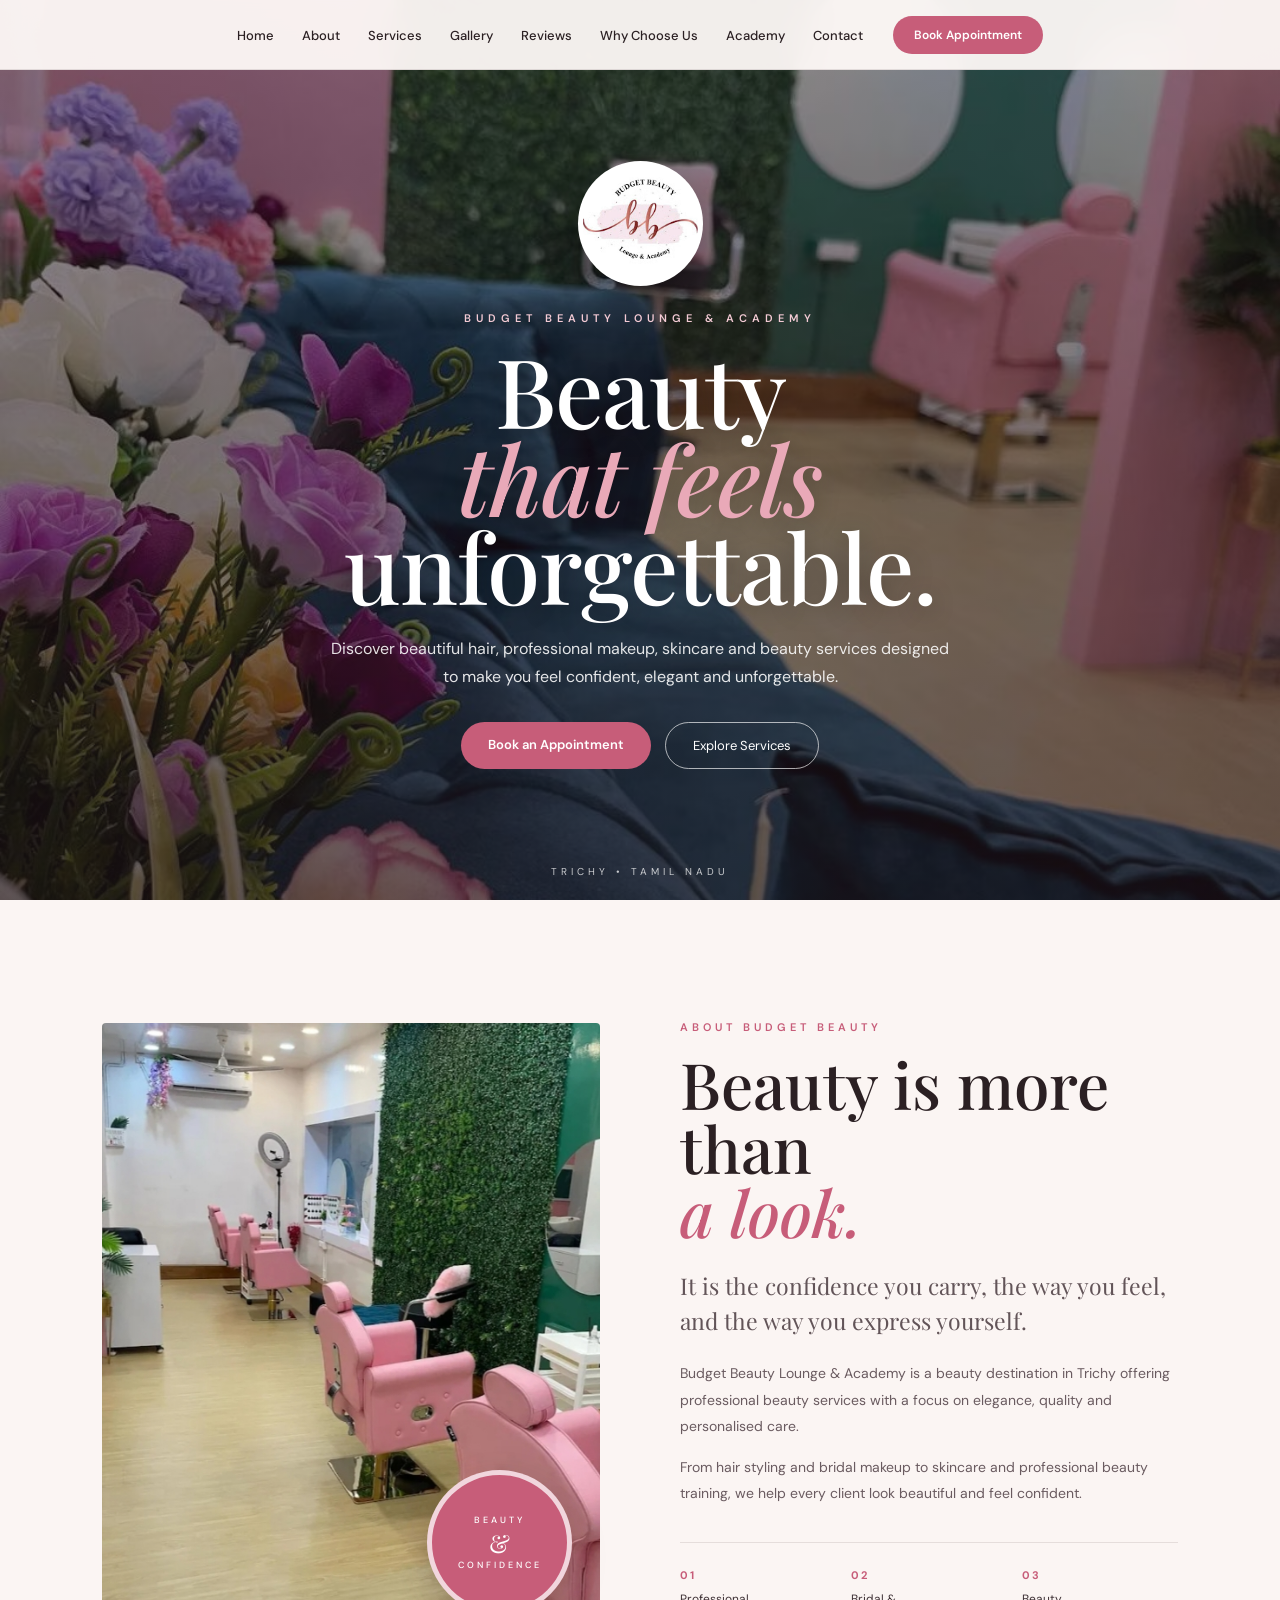
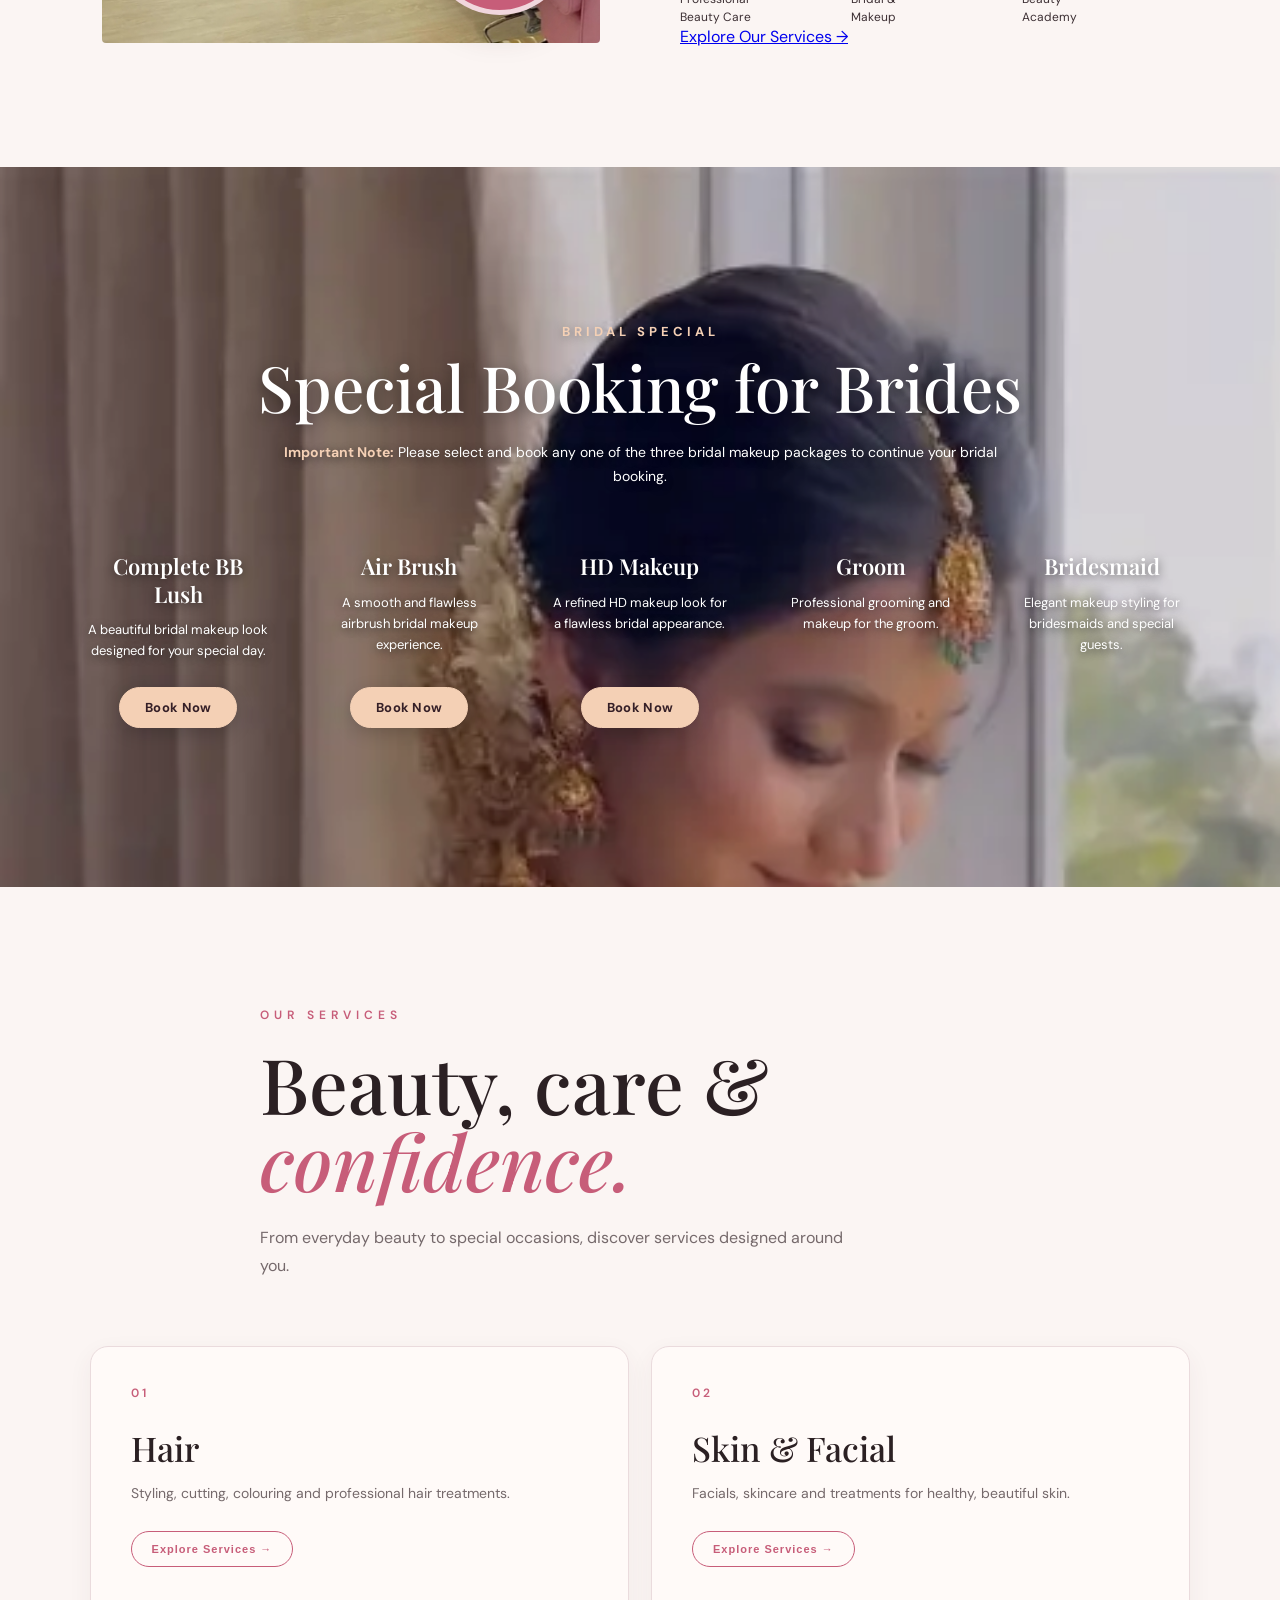
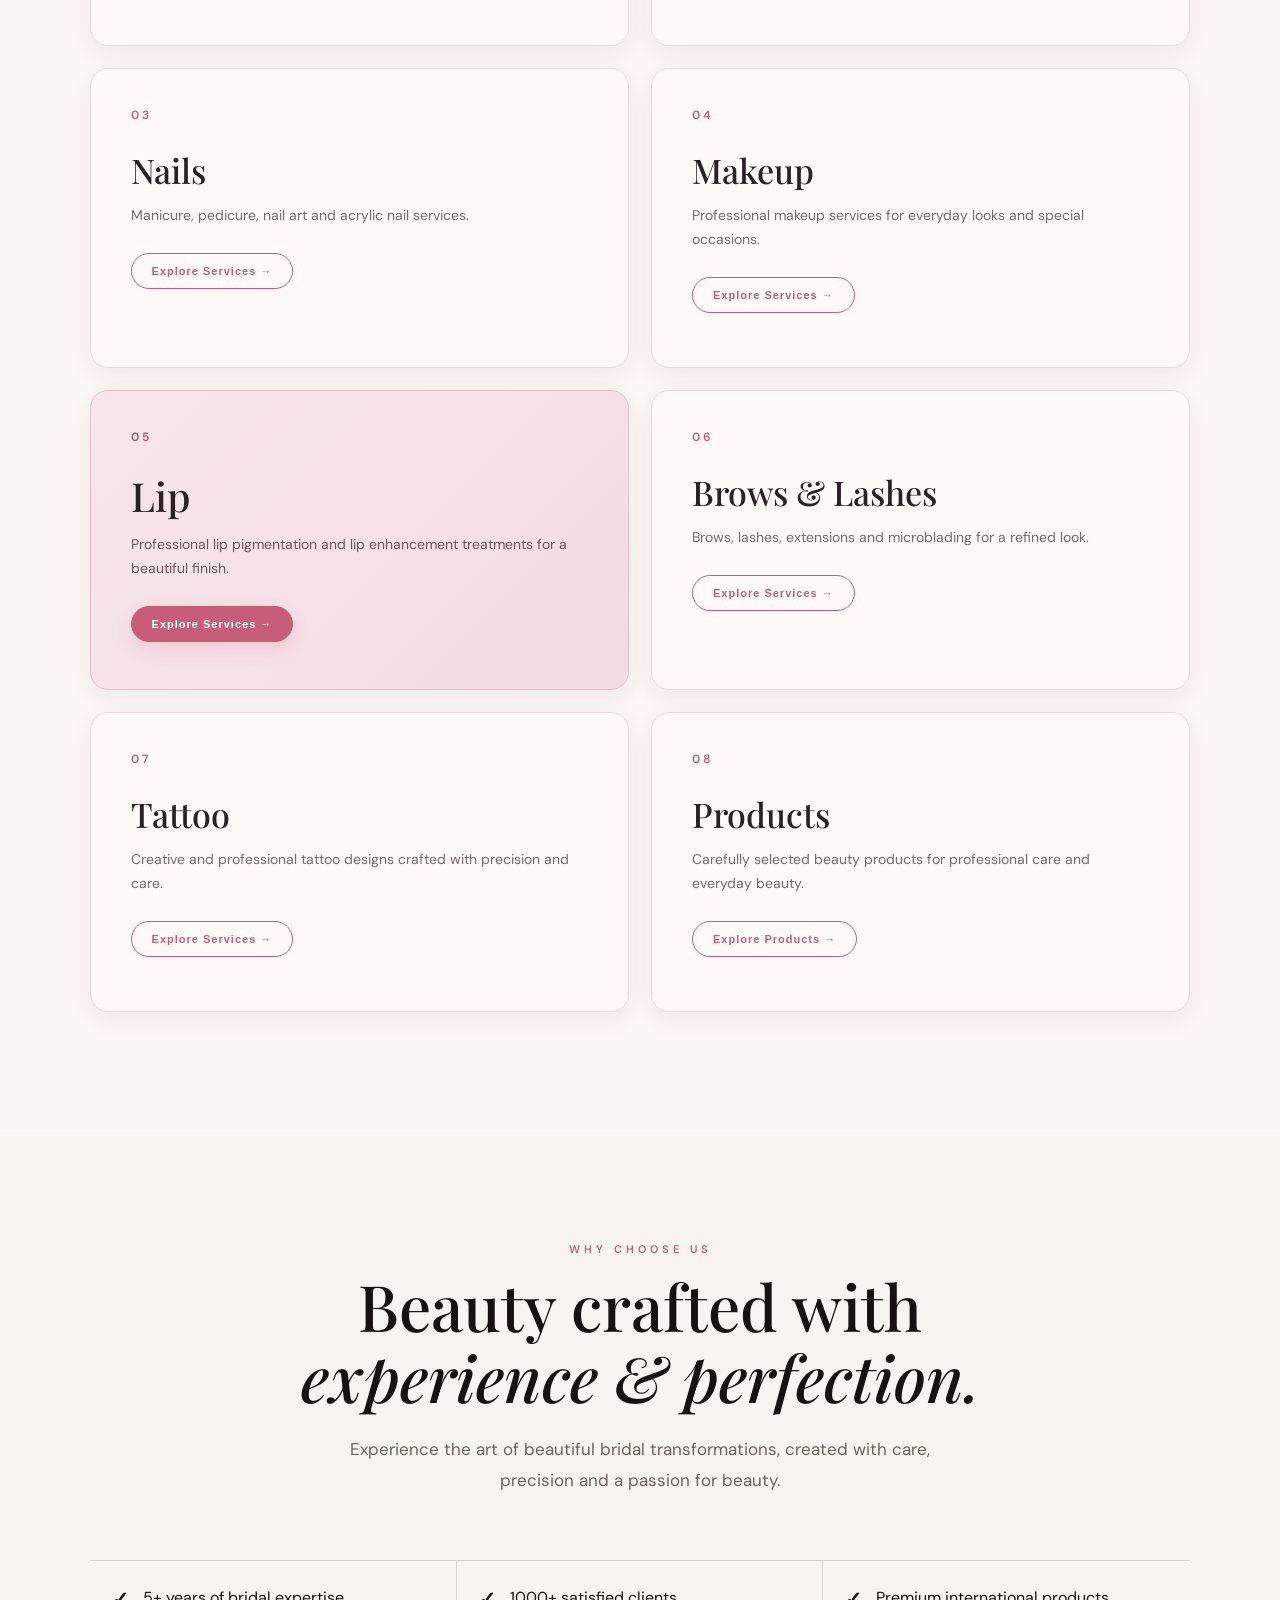
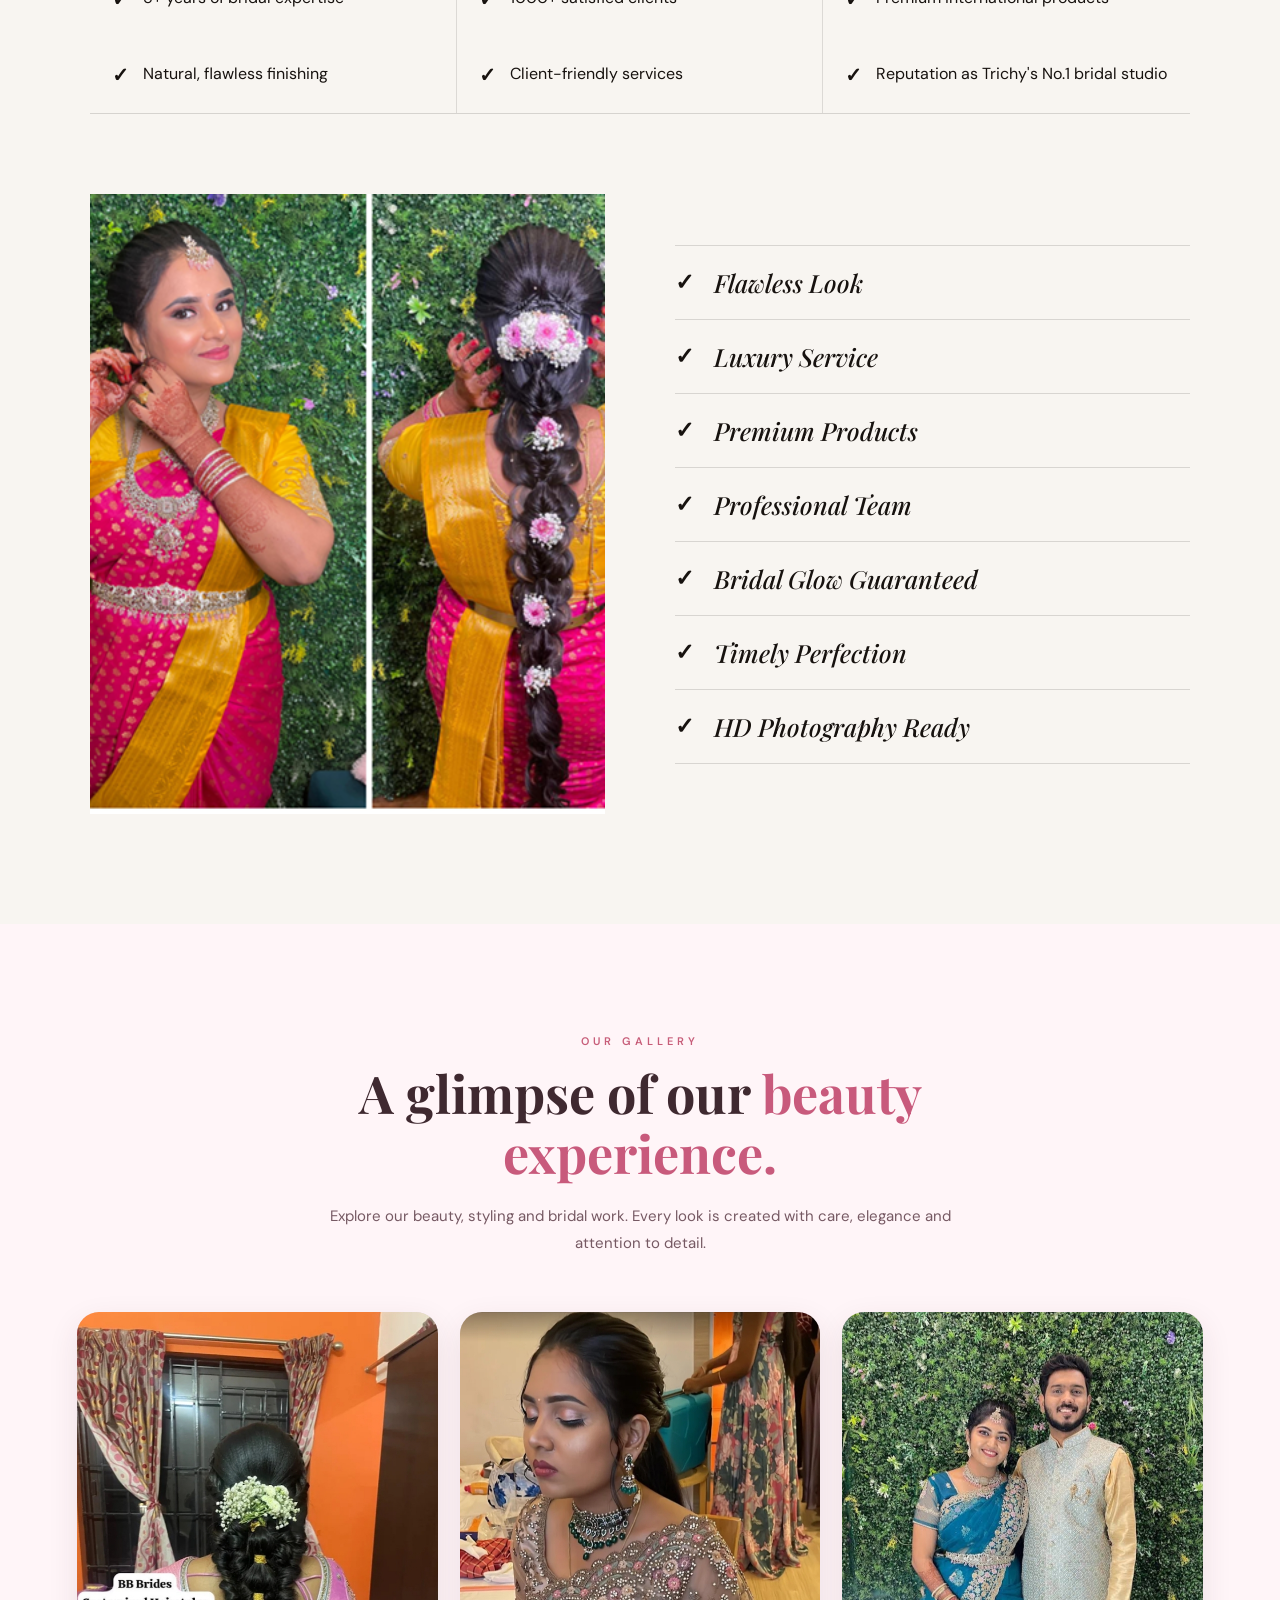
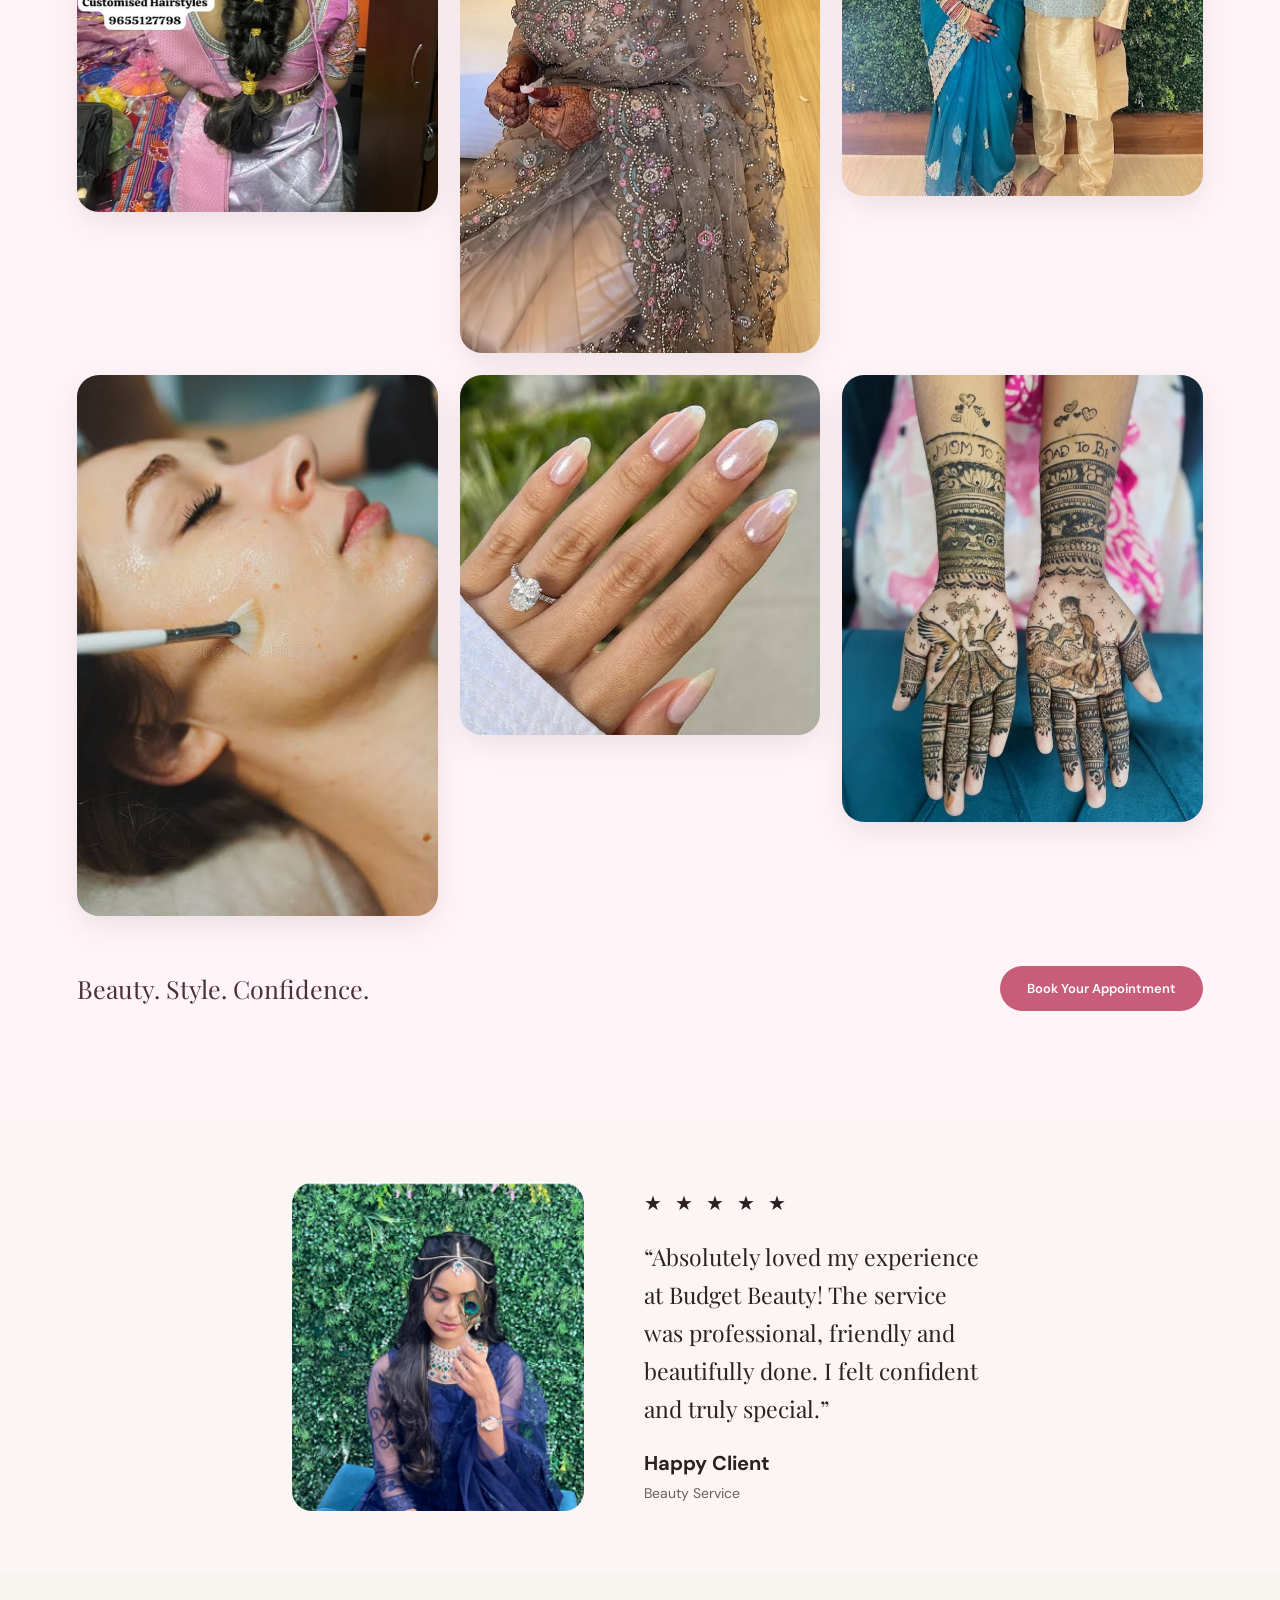
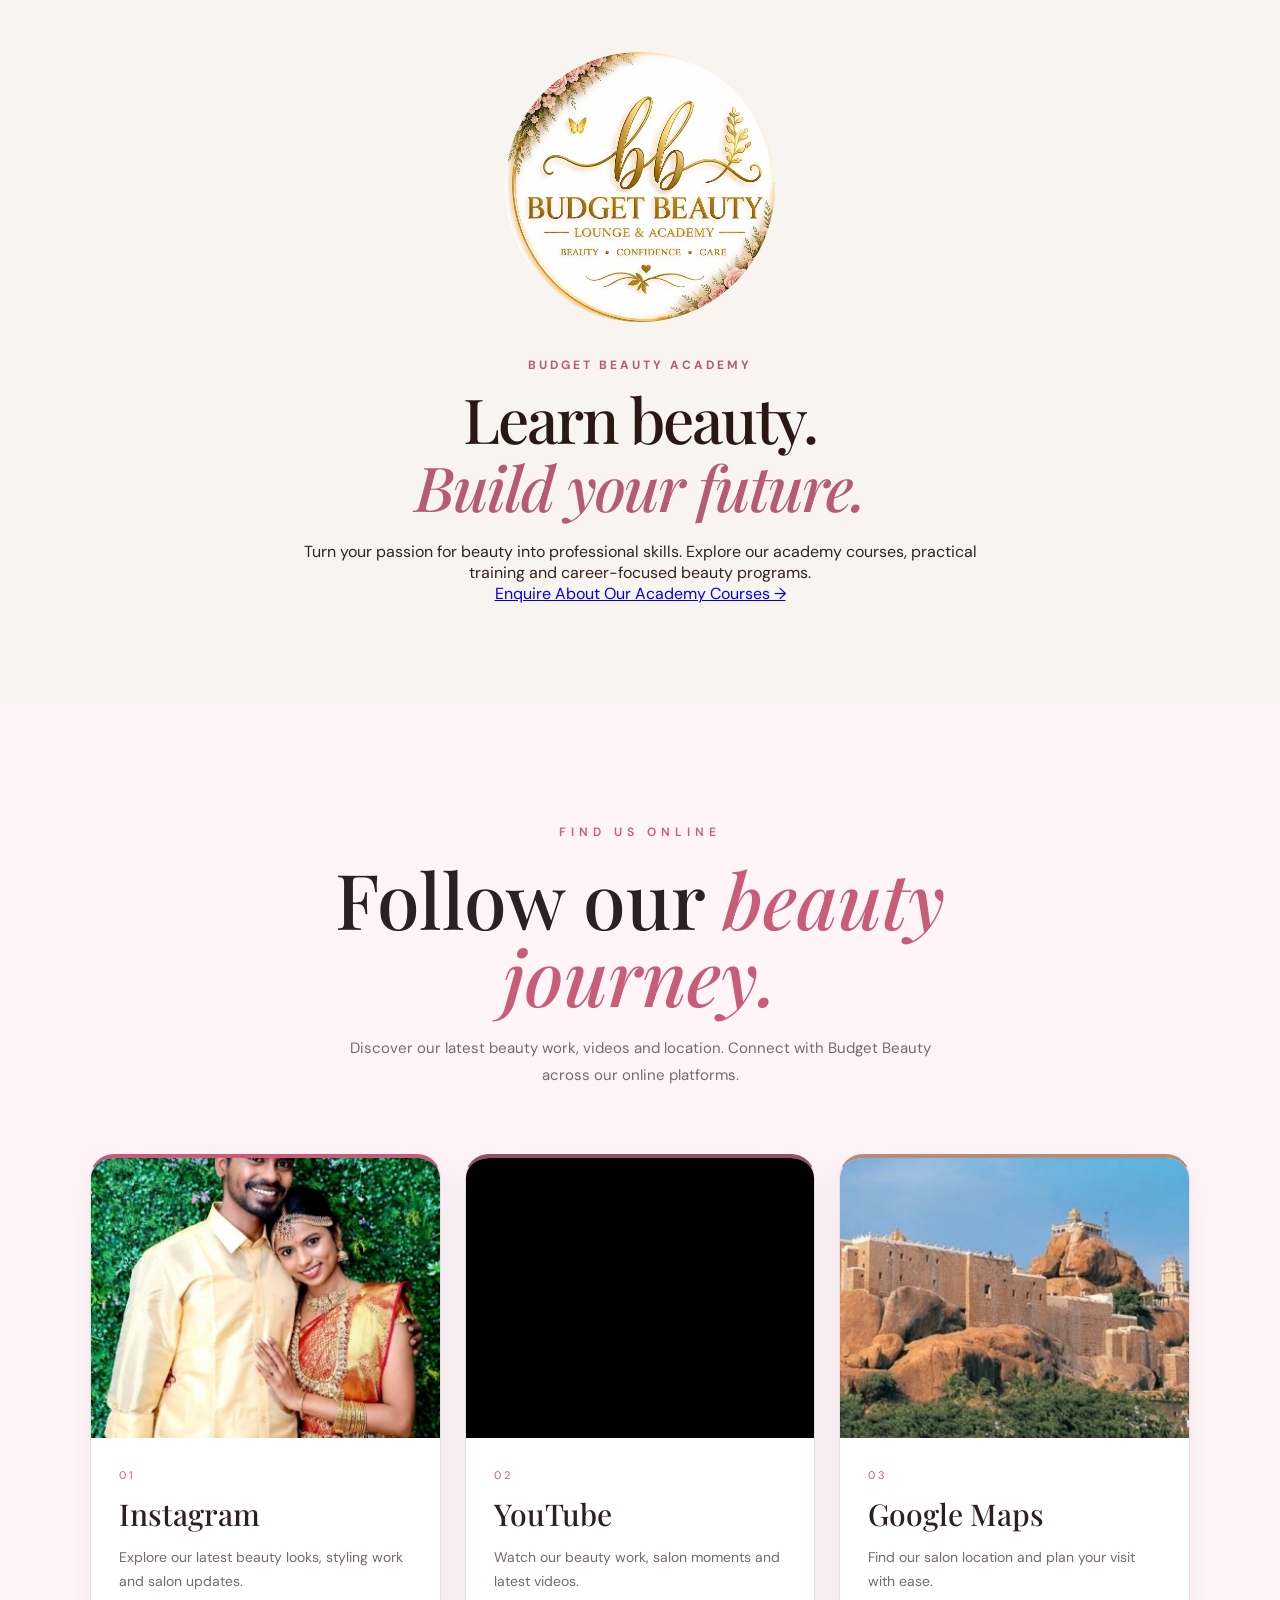
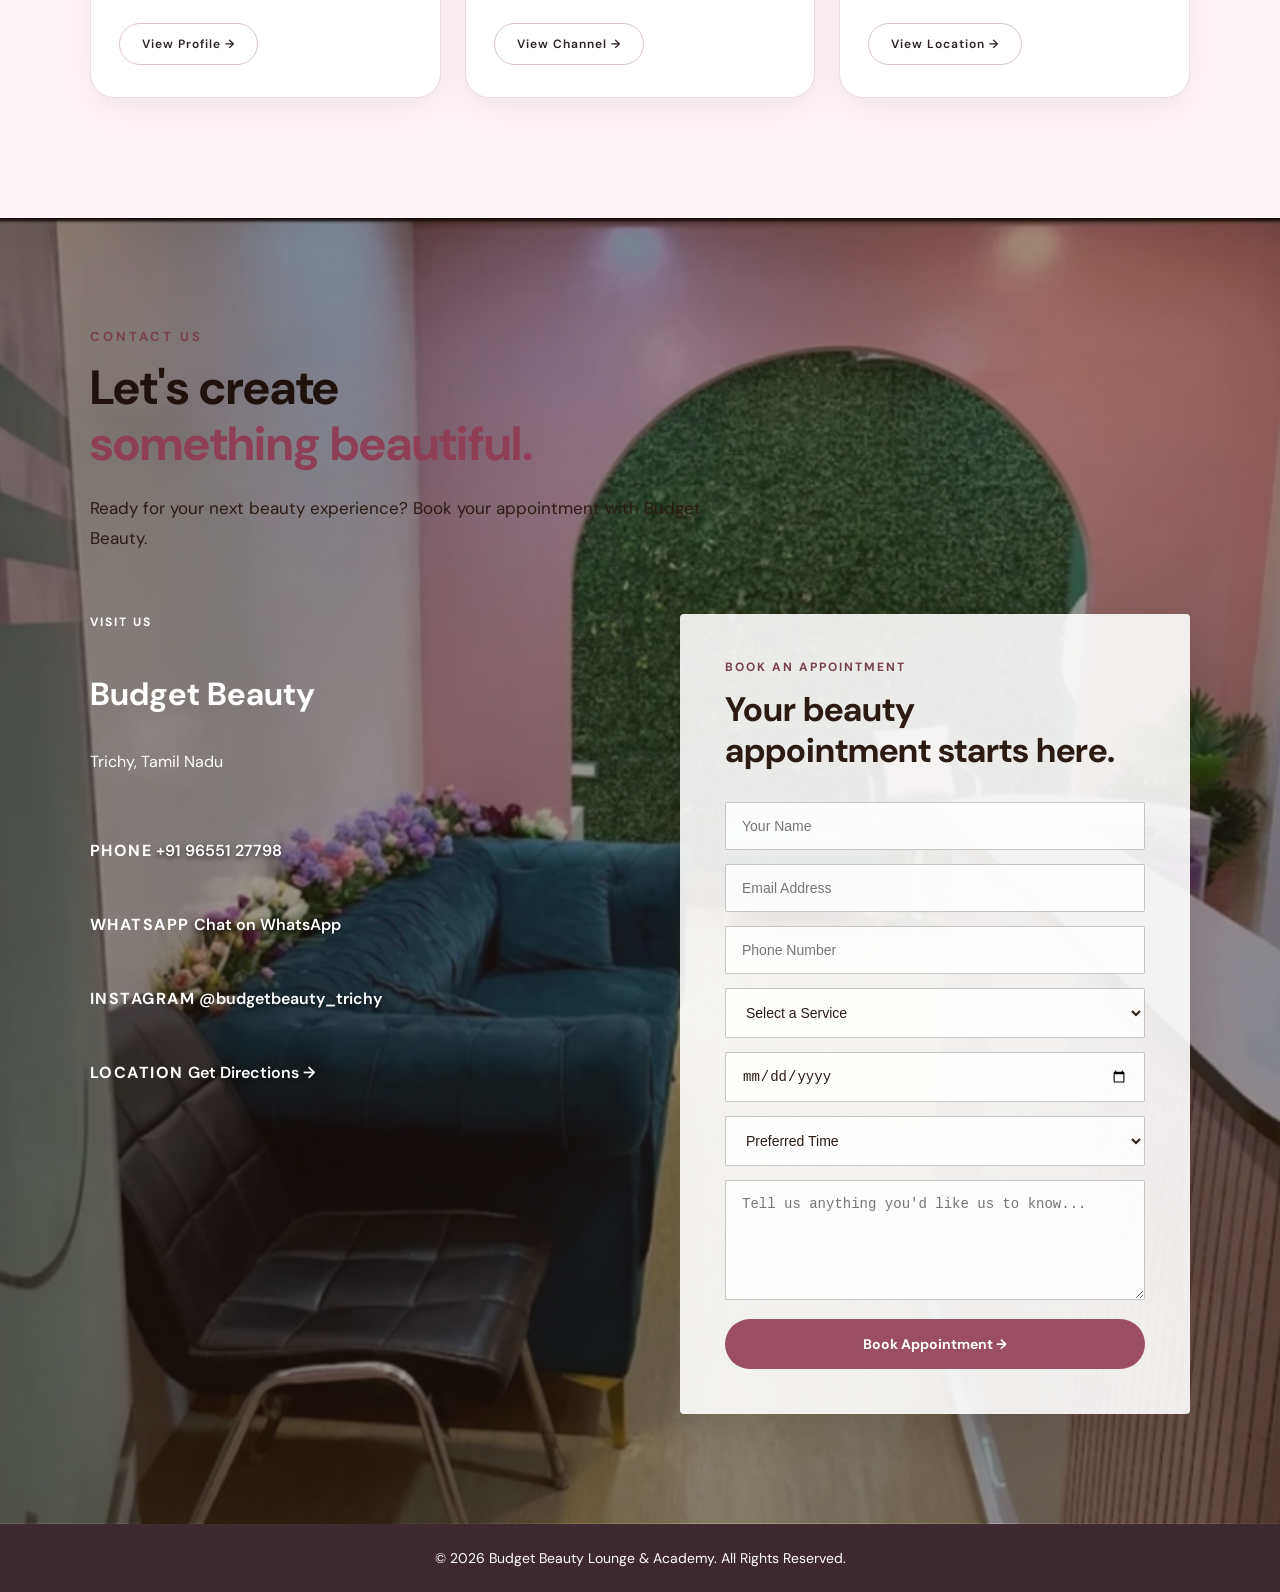
==== commit 58c9aecf: "Update client contact number" ====
--- a/index.html
+++ b/index.html
@@ -34,31 +34,35 @@
 
         <ul class="nav-links" id="navLinks">
 
-            <li><a href="#home">Home</a></li>
-
-            <li><a href="#about">About</a></li>
-
-            <li><a href="#services">Services</a></li>
-
-            <li><a href="#gallery">Gallery</a></li>
-
-            <li><a href="#academy">Academy</a></li>
-
-            <li><a href="#contact">Contact</a></li>
-
-            <li class="mobile-book">
-                <a href="#contact">
-                    Book Appointment
-                </a>
-            </li>
-
-        </ul>
+    <li><a href="#home">Home</a></li>
+
+    <li><a href="#about">About</a></li>
+
+    <li><a href="#services">Services</a></li>
+
+    <li><a href="#gallery">Gallery</a></li>
+
+    <li><a href="#reviewsSlider">Reviews</a></li>
+
+    <li><a href="#why-choose">Why Choose Us</a></li>
+
+    <li><a href="#academy">Academy</a></li>
+
+    <li><a href="#contact">Contact</a></li>
+
+    <li class="mobile-book">
+    <a href="#appointmentForm">
+        Book Appointment
+    </a>
+</li>
+
+</ul>
 
         <!-- Desktop Button -->
 
-        <a href="#contact" class="nav-button desktop-book">
-            Book Appointment
-        </a>
+       <a href="#appointmentForm" class="nav-button desktop-book">
+    Book Appointment
+</a>
 
     </nav>
 
@@ -107,9 +111,9 @@
 
             <div class="hero-buttons">
 
-                <a href="#contact" class="primary-button">
-                    Book an Appointment
-                </a>
+                <a href="#appointmentForm" class="primary-button">
+    Book an Appointment
+</a>
 
                 <a href="#services" class="secondary-button">
                     Explore Services
@@ -250,7 +254,239 @@
     </div>
 
 </section>
-
+<!-- =========================
+     BRIDAL SPECIAL BOOKING
+========================= -->
+<section class="bridal-booking-section" id="bridal">
+
+  <div class="bridal-overlay">
+
+    <div class="bridal-heading">
+      <span>BRIDAL SPECIAL</span>
+
+      <h2>Special Booking for Brides</h2>
+
+      <p class="bridal-note">
+        <strong>Important Note:</strong>
+        Please select and book any one of the three bridal makeup
+        packages to continue your bridal booking.
+      </p>
+    </div>
+
+    <div class="bridal-packages">
+
+      <!-- 01 Complete BB Lush -->
+      <div class="bridal-package">
+        <h3>Complete BB Lush</h3>
+
+        <p>
+          A beautiful bridal makeup look designed for your special day.
+        </p>
+
+       <button
+  type="button"
+  class="bridal-book-btn"
+  onclick="openBridalForm('Complete BB Lush')">
+  Book Now
+</button>
+      </div>
+
+
+      <!-- 02 Air Brush -->
+      <div class="bridal-package">
+        <h3>Air Brush</h3>
+
+        <p>
+          A smooth and flawless airbrush bridal makeup experience.
+        </p>
+
+       <button
+  type="button"
+  class="bridal-book-btn"
+  onclick="openBridalForm('Air Brush')">
+  Book Now
+</button>
+      </div>
+
+
+      <!-- 03 HD Makeup -->
+      <div class="bridal-package">
+        <h3>HD Makeup</h3>
+
+        <p>
+          A refined HD makeup look for a flawless bridal appearance.
+        </p>
+
+       <button
+  type="button"
+  class="bridal-book-btn"
+  onclick="openBridalForm('HD Makeup')">
+  Book Now
+</button>
+      </div>
+
+
+      <!-- 04 Groom -->
+      <div class="bridal-package">
+        <h3>Groom</h3>
+
+        <p>
+          Professional grooming and makeup for the groom.
+        </p>
+      </div>
+
+
+      <!-- 05 Bridesmaid -->
+      <div class="bridal-package">
+        <h3>Bridesmaid</h3>
+
+        <p>
+          Elegant makeup styling for bridesmaids and special guests.
+        </p>
+      </div>
+
+    </div>
+
+  </div>
+
+</section>
+<!-- =========================
+     BRIDAL BOOKING FORM
+========================= -->
+<div class="bridal-form-overlay" id="bridalForm">
+
+  <div class="bridal-form-box">
+
+    <button type="button" class="close-form" onclick="closeBridalForm()">
+      ×
+    </button>
+
+    <span class="form-label">BRIDAL BOOKING</span>
+
+    <h2>Book Your Bridal Makeup</h2>
+
+    <p>
+      Please fill in your details to continue your booking.
+    </p>
+
+    <form id="bridalBookingForm">
+
+      <!-- Makeup Package -->
+      <label for="makeupPackage">Makeup Package</label>
+
+      <select id="makeupPackage" name="makeupPackage" required>
+        <option value="Complete BB Lush">Complete BB Lush</option>
+        <option value="Air Brush">Air Brush</option>
+        <option value="HD Makeup">HD Makeup</option>
+      </select>
+
+
+      <!-- Bride Name -->
+      <label for="brideName">Bride Name</label>
+
+      <input
+        type="text"
+        id="brideName"
+        name="brideName"
+        placeholder="Enter your name"
+        required
+      />
+
+
+      <!-- Phone -->
+      <label for="bridePhone">Phone Number</label>
+
+      <input
+        type="tel"
+        id="bridePhone"
+        name="bridePhone"
+        placeholder="Enter your phone number"
+        required
+      />
+
+
+      <!-- Additional Services -->
+      <label>Additional Services <span>(Optional)</span></label>
+
+      <div class="additional-services">
+
+        <label>
+          <input
+            type="checkbox"
+            name="additionalService"
+            value="Groom Makeup"
+          />
+          Groom Makeup
+        </label>
+
+        <label>
+          <input
+            type="checkbox"
+            name="additionalService"
+            value="Bridesmaid"
+          />
+          Bridesmaid
+        </label>
+
+      </div>
+
+
+      <!-- Function Venue -->
+      <label for="functionVenue">Function Venue</label>
+
+      <input
+        type="text"
+        id="functionVenue"
+        name="functionVenue"
+        placeholder="Enter function venue"
+        required
+      />
+
+
+      <!-- Full Address -->
+      <label for="functionAddress">Full Address</label>
+
+      <textarea
+        id="functionAddress"
+        name="functionAddress"
+        rows="3"
+        placeholder="Enter complete venue address in Trichy"
+        required
+      ></textarea>
+
+
+      <!-- Date -->
+      <label for="bookingDate">Booking Date</label>
+
+      <input
+        type="date"
+        id="bookingDate"
+        name="bookingDate"
+        required
+      />
+
+
+      <!-- Time -->
+      <label for="bookingTime">Preferred Time</label>
+
+      <input
+        type="time"
+        id="bookingTime"
+        name="bookingTime"
+        required
+      />
+
+
+      <!-- Submit -->
+      <button type="submit" class="booking-submit-btn">
+        Book Appointment
+      </button>
+
+    </form>
+
+  </div>
+
+</div>
 
             <!-- =========================
      SERVICES
@@ -325,18 +561,19 @@
 </button>
         </div>
 
-        <!-- BRIDAL -->
-        <div class="service-card featured-service">
-            <span class="service-number">05</span>
-            <h3>Bridal</h3>
-            <p>
-                Elegant bridal makeup, hairstyling and
-                complete bridal beauty services.
-            </p>
-            <button onclick="openService('bridal')">
-    Explore Services →
-</button>
-        </div>
+        <!-- LIP -->
+<div class="service-card featured-service">
+    <span class="service-number">05</span>
+    <h3>Lip</h3>
+    <p>
+        Professional lip pigmentation and lip
+        enhancement treatments for a beautiful finish.
+    </p>
+    <button onclick="openService('lip')">
+        Explore Services →
+    </button>
+</div>
+        
 
         <!-- BROWS & LASHES -->
         <div class="service-card">
@@ -350,31 +587,135 @@
     Explore Services →
 </button>
         </div>
-
-        <!-- BODY CARE -->
-        <div class="service-card">
-            <span class="service-number">07</span>
-            <h3>Body Care</h3>
-            <p>
-                Waxing, threading, massage and relaxing
-                spa services.
-            </p>
-            <button onclick="openService('body')">
-    Explore Services →
-</button>
-        </div>
-
-        <!-- MEHENDI -->
-        <div class="service-card">
-            <span class="service-number">08</span>
-            <h3>Mehendi</h3>
-            <p>
-                Beautiful mehendi designs for weddings,
-                celebrations and special moments.
-            </p>
-            <button onclick="openService('mehendi')">
-    Explore Services →
-</button>
+<!-- TATTOO -->
+<div class="service-card">
+    <span class="service-number">07</span>
+    <h3>Tattoo</h3>
+    <p>
+        Creative and professional tattoo designs
+        crafted with precision and care.
+    </p>
+    <button onclick="openService('tattoo')">
+        Explore Services →
+    </button>
+</div>
+
+        <!-- PRODUCTS -->
+<div class="service-card">
+    <span class="service-number">08</span>
+    <h3>Products</h3>
+    <p>
+        Carefully selected beauty products for
+        professional care and everyday beauty.
+    </p>
+    <button onclick="openService('products')">
+        Explore Products →
+    </button>
+</div>
+    </div>
+
+</section>
+<!-- =========================
+     WHY CHOOSE US
+========================= -->
+
+<section class="why-choose-section" id="why-choose">
+
+    <div class="why-choose-header">
+        <p class="section-label">WHY CHOOSE US</p>
+
+        <h2>
+            Beauty crafted with
+            <span>experience & perfection.</span>
+        </h2>
+
+        <p class="why-choose-intro">
+            Experience the art of beautiful bridal transformations,
+            created with care, precision and a passion for beauty.
+        </p>
+    </div>
+
+
+    <!-- MAIN FEATURES -->
+    <div class="why-main-features">
+
+        <div class="why-feature">
+            <span>✓</span>
+            <p>5+ years of bridal expertise</p>
+        </div>
+
+        <div class="why-feature">
+            <span>✓</span>
+            <p>1000+ satisfied clients</p>
+        </div>
+
+        <div class="why-feature">
+            <span>✓</span>
+            <p>Premium international products</p>
+        </div>
+
+        <div class="why-feature">
+            <span>✓</span>
+            <p>Natural, flawless finishing</p>
+        </div>
+
+        <div class="why-feature">
+            <span>✓</span>
+            <p>Client-friendly services</p>
+        </div>
+
+        <div class="why-feature">
+            <span>✓</span>
+            <p>Reputation as Trichy's No.1 bridal studio</p>
+        </div>
+
+    </div>
+
+
+    <!-- IMAGE + HIGHLIGHTS -->
+    <div class="why-choose-content">
+
+        <div class="why-choose-image">
+            <img src="review3.jpg.png" alt="Budget Beauty Bridal">
+        </div>
+
+        <div class="why-highlights">
+
+            <div class="why-highlight">
+                <span>✓</span>
+                <h3>Flawless Look</h3>
+            </div>
+
+            <div class="why-highlight">
+                <span>✓</span>
+                <h3>Luxury Service</h3>
+            </div>
+
+            <div class="why-highlight">
+                <span>✓</span>
+                <h3>Premium Products</h3>
+            </div>
+
+            <div class="why-highlight">
+                <span>✓</span>
+                <h3>Professional Team</h3>
+            </div>
+
+            <div class="why-highlight">
+                <span>✓</span>
+                <h3>Bridal Glow Guaranteed</h3>
+            </div>
+
+            <div class="why-highlight">
+                <span>✓</span>
+                <h3>Timely Perfection</h3>
+            </div>
+
+            <div class="why-highlight">
+                <span>✓</span>
+                <h3>HD Photography Ready</h3>
+            </div>
+
         </div>
 
     </div>
@@ -581,44 +922,226 @@
             Beauty. Style. Confidence.
         </p>
 
-        <a
-            href="#contact"
-            class="primary-button"
-        >
-            Book Your Appointment
-        </a>
+       <a
+    href="#appointmentForm"
+    class="primary-button"
+>
+    Book Your Appointment
+</a>
 
     </div>
 
 </section>
+<!-- =========================
+     REVIEWS SLIDER
+========================= -->
+
+<div class="reviews-slider" id="reviewsSlider">
+
+    <div class="reviews-track" id="reviewsTrack">
+
+        <!-- REVIEW 1 -->
+        <div class="review-card">
+            <div class="review-image">
+                <img src="review1.jpg.png" alt="Budget Beauty Client Review 1">
+            </div>
+
+            <div class="review-content">
+                <div class="review-stars">★ ★ ★ ★ ★</div>
+
+                <p class="review-text">
+                    “Absolutely loved my experience at Budget Beauty!
+                    The service was professional, friendly and beautifully
+                    done. I felt confident and truly special.”
+                </p>
+
+                <h3>Happy Client</h3>
+                <span>Beauty Service</span>
+            </div>
+        </div>
+
+
+        <!-- REVIEW 2 -->
+        <div class="review-card">
+            <div class="review-image">
+                <img src="review2.jpg.png" alt="Budget Beauty Client Review 2">
+            </div>
+
+            <div class="review-content">
+                <div class="review-stars">★ ★ ★ ★ ★</div>
+
+                <p class="review-text">
+                    “Such a wonderful beauty experience. The styling
+                    and finishing were perfect, and the team understood
+                    exactly what I wanted. Highly recommended!”
+                </p>
+
+                <h3>Beautiful Client</h3>
+                <span>Hair &amp; Styling</span>
+            </div>
+        </div>
+
+
+        <!-- REVIEW 3 -->
+        <div class="review-card">
+            <div class="review-image">
+                <img src="review3.jpg.png" alt="Budget Beauty Bridal Review">
+            </div>
+
+            <div class="review-content">
+                <div class="review-stars">★ ★ ★ ★ ★</div>
+
+                <p class="review-text">
+                    “I absolutely loved my bridal beauty experience.
+                    Everything was handled with care and the final look
+                    was elegant, beautiful and exactly what I wanted.”
+                </p>
+
+                <h3>Happy Bride</h3>
+                <span>Bridal Makeup</span>
+            </div>
+        </div>
+
+
+        <!-- REVIEW 4 -->
+        <div class="review-card">
+            <div class="review-image">
+                <img src="review4.jpg.png" alt="Budget Beauty Client Review 4">
+            </div>
+
+            <div class="review-content">
+                <div class="review-stars">★ ★ ★ ★ ★</div>
+
+                <p class="review-text">
+                    “Amazing service from start to finish. Everything
+                    was done with great attention to detail. The final
+                    look was natural, elegant and beautiful.”
+                </p>
+
+                <h3>Satisfied Client</h3>
+                <span>Beauty Service</span>
+            </div>
+        </div>
+
+
+        <!-- REVIEW 5 -->
+        <div class="review-card">
+            <div class="review-image">
+                <img src="review5.jpg.png" alt="Budget Beauty Client Review 5">
+            </div>
+
+            <div class="review-content">
+                <div class="review-stars">★ ★ ★ ★ ★</div>
+
+                <p class="review-text">
+                    “I had such a lovely experience at Budget Beauty.
+                    The styling was done with so much care and the final
+                    look was beautiful. I received so many compliments!”
+                </p>
+
+                <h3>Gorgeous Client</h3>
+                <span>Hair Styling</span>
+            </div>
+        </div>
+
+
+        <!-- REVIEW 6 -->
+        <div class="review-card">
+            <div class="review-image">
+                <img src="review6.jpg.png" alt="Budget Beauty Client Review 6">
+            </div>
+
+            <div class="review-content">
+                <div class="review-stars">★ ★ ★ ★ ★</div>
+
+                <p class="review-text">
+                    “Budget Beauty made me feel so special. The styling
+                    was elegant and the entire experience was relaxing,
+                    comfortable and enjoyable.”
+                </p>
+
+                <h3>Happy Client</h3>
+                <span>Beauty &amp; Styling</span>
+            </div>
+        </div>
+
+
+        <!-- REVIEW 7 -->
+        <div class="review-card">
+            <div class="review-image">
+                <img src="review7.jpg.png" alt="Budget Beauty Client Review 7">
+            </div>
+
+            <div class="review-content">
+                <div class="review-stars">★ ★ ★ ★ ★</div>
+
+                <p class="review-text">
+                    “Excellent service and a very professional team.
+                    They understood my preferences and created a look
+                    that suited me perfectly. Definitely recommended!”
+                </p>
+
+                <h3>Satisfied Client</h3>
+                <span>Beauty Service</span>
+            </div>
+        </div>
+
+
+        <!-- REVIEW 8 -->
+        <div class="review-card">
+            <div class="review-image">
+                <img src="review8.jpg.png" alt="Budget Beauty Client Review 8">
+            </div>
+
+            <div class="review-content">
+                <div class="review-stars">★ ★ ★ ★ ★</div>
+
+                <p class="review-text">
+                    “I am so happy with my beauty transformation.
+                    The finishing was neat, elegant and beautiful.
+                    I would definitely love to visit Budget Beauty again.”
+                </p>
+
+                <h3>Beautiful Client</h3>
+                <span>Beauty Transformation</span>
+            </div>
+        </div>
+
+    </div>
+
+</div>
+
 <!-- =========================
      ACADEMY SECTION
 ========================= -->
 
 <section id="academy" class="academy-section">
 
-    <div class="academy-heading">
-
-        <p class="section-label">
-            BUDGET BEAUTY ACADEMY
-        </p>
-
-        <h2>
-            Learn beauty.<br>
-            <span>Build your future.</span>
-        </h2>
-
-        <p>
-            Turn your passion for beauty into professional skills.
-            Learn practical techniques, build confidence and
-            take your first step towards a career in beauty.
-        </p>
-
-        <a href="academy.html" class="academy-button">
-            View Academy Courses →
-        </a>
-
-    </div>
+  <div class="academy-logo">
+    <img src="academyback.jpg" alt="Budget Beauty Academy">
+  </div>
+
+  <div class="academy-heading">
+    <p class="section-label">
+      BUDGET BEAUTY ACADEMY
+    </p>
+
+    <h2>
+      Learn beauty.<br>
+      <span>Build your future.</span>
+    </h2>
+
+    <p>
+      Turn your passion for beauty into professional skills.
+      Explore our academy courses, practical training and
+      career-focused beauty programs.
+    </p>
+
+    <a href="academy.html" class="academy-button">
+      Enquire About Our Academy Courses →
+    </a>
+
+  </div>
 
 </section>
 
@@ -680,7 +1203,7 @@
                 </p>
 
                 <a
-                    href="https://share.google/PkrQwHIXFpvyzS8ei"
+                    href=https://www.instagram.com/trichy_makeup_artist_anvikaa/
                     target="_blank"
                     rel="noopener noreferrer"
                     class="social-button"
@@ -837,7 +1360,7 @@
                 <span>PHONE</span>
 
                 <a href="tel:+919150979121">
-                    +91 91509 79121
+                    +91 96551 27798
                 </a>
 
             </div>
@@ -848,7 +1371,7 @@
                 <span>WHATSAPP</span>
 
                 <a
-                    href="https://wa.me/919150979121"
+                    href="https://wa.me/919655127798"
                     target="_blank"
                     rel="noopener noreferrer"
                 >
@@ -907,9 +1430,10 @@
             </h3>
 
 
-            <form
-                onsubmit="sendAppointmentToWhatsApp(event)"
-            >
+           <form
+    id="appointmentForm"
+    onsubmit="sendAppointmentToWhatsApp(event)"
+>
 
                 <!-- NAME -->
 
@@ -1023,11 +1547,11 @@
 
 
                 <button
-                    type="submit"
-                    class="contact-submit-button"
-                >
-                    Book Appointment →
-                </button>
+    type="submit"
+    class="contact-submit-button"
+>
+    Book Appointment →
+</button>
                 <script>
 
 function sendAppointmentToWhatsApp(event) {
@@ -1055,7 +1579,7 @@
         "Message: " + encodeURIComponent(message);
 
     const whatsappURL =
-        "https://wa.me/919150979121?text=" + text;
+        "https://wa.me/+919655127798?text=" + text;
 
     window.open(whatsappURL, "_blank");
 
@@ -1207,63 +1731,61 @@
         ]
     },
 
-    bridal: {
-        title: "Bridal",
-        image: "bridal.jpg.jpg",
-        description:
-        "Elegant bridal beauty services designed to make your most special day unforgettable.",
-        services: [
-            "Bridal Makeup",
-            "Bridal Hairstyling",
-            "Bridal Hair",
-            "Reception Makeup",
-            "Bridal Beauty Services",
-            "Bridal Packages"
-        ]
-    },
+   lip: {
+    title: "Lip",
+    image: "lip.jpg",
+    description:
+    "Professional lip pigmentation treatments designed to enhance lip colour and create a beautiful, natural-looking finish.",
+    services: [
+        "Single Sitting – Color Correction",
+        "Color Infusion – Second Sitting"
+    ]
+},
 
     brows: {
-        title: "Brows & Lashes",
-        image: "brows.jpg.jpg",
-        description:
-        "Beautiful brow and lash services that add definition and elegance to your look.",
-        services: [
-            "Eyebrow Shaping",
-            "Eyebrow Beautification",
-            "Eyelashes",
-            "Eyelash Extensions",
-            "Microblading"
-        ]
-    },
-
-    body: {
-        title: "Body Care",
-        image: "bodycare.jpg.jpg",
-        description:
-        "Personal care services designed to leave you feeling fresh, relaxed and confident.",
-        services: [
-            "Waxing",
-            "Body Waxing",
-            "Threading",
-            "Spa Services"
-        ]
-    },
-
-    mehendi: {
-        title: "Mehendi",
-        image: "mehandi.jpg.jpg",
-        description:
-        "Beautiful mehendi designs created for weddings, celebrations and special occasions.",
-        services: [
-            "Bridal Mehendi",
-            "Traditional Mehendi",
-            "Special Occasion Mehendi"
-        ]
-    }
-
+    title: "Eyelashes",
+    image: "brows.jpg.jpg",
+    description:
+    "Professional eyelash extensions designed to enhance your natural beauty.",
+    services: [
+        "Classic – ₹2,000",
+        "Hybrid – ₹3,500"
+    ]
+},
+tattoo: {
+    title: "Tattoo",
+    image: "tatto.jpg",
+    description:
+    "Creative and professional tattoo services designed with precision, care and attention to detail.",
+    services: [
+        "Name Tattoo",
+        "Design Tattoo",
+        "Portrait Tattoo"
+    ]
+},
+
+   products: {
+    title: "Celebrity Secret",
+    image: "product.jpg",
+    description:
+    "Explore Celebrity Secret hair and skincare products designed for everyday beauty care.",
+    services: [
+        "Hair Growth Serum – 30 ml – ₹375",
+        "Rosemary Shampoo – 100 ml – ₹275",
+        "Hair Smoothening Conditioner – 50 ml – ₹175",
+        "Hair Henna Black – 50 gm – ₹100",
+        "Scalp Hair Growth Spray – 50 ml – ₹250",
+        "Glow Face Wash – 100 ml – ₹175",
+        "Brightening Face Serum – 30 ml – ₹375",
+        "Day Cream – 25 gm – ₹250",
+        "Avocado Night Cream – 30 ml – ₹699",
+        "Sunscreen 50++ – 50 gm – ₹275",
+        "Herbal Weekly Face Mask – 30 gm – ₹180",
+        "Hydration Moisturizer – 50 gm – ₹169",
+        "Kojic Glow Soap – 100 gm – ₹99"
+    ]
+}
 };
-
-
 /* ===================================
    OPEN SERVICE
 =================================== */
@@ -1381,7 +1903,7 @@
 
 
     const whatsappURL =
-        "https://wa.me/919150979121?text=" +
+        "https://wa.me/+919655127798?text=" +
         message;
 
 
@@ -1413,7 +1935,7 @@
 
 
     const whatsappURL =
-        "https://wa.me/919150979121?text=" +
+        "https://wa.me/+919655127798?text=" +
         message;
 
 
@@ -1469,7 +1991,7 @@
             "I would like to know more about this course.";
 
         const whatsappURL =
-            "https://wa.me/919150979121?text=" +
+            "https://wa.me/+919655127798?text=" +
             message;
 
         window.open(
@@ -1525,8 +2047,557 @@
     });
 
 }
-
 </script>
-
+<script>
+const reviewsSlider = document.getElementById("reviewsSlider");
+const reviewsTrack = document.getElementById("reviewsTrack");
+
+if (reviewsSlider && reviewsTrack) {
+
+    const originalCards = Array.from(
+        reviewsTrack.querySelectorAll(".review-card")
+    );
+
+    const totalReviews = originalCards.length;
+
+    if (totalReviews > 0) {
+
+        /* =========================
+           CREATE 3 GROUPS
+        ========================= */
+
+        const group1 = originalCards.map(card => card.cloneNode(true));
+        const group2 = originalCards.map(card => card.cloneNode(true));
+        const group3 = originalCards.map(card => card.cloneNode(true));
+
+        reviewsTrack.innerHTML = "";
+
+        [...group1, ...group2, ...group3].forEach(card => {
+            reviewsTrack.appendChild(card);
+        });
+
+
+        let currentIndex = totalReviews;
+
+        let autoSlideTimer = null;
+
+        let isDragging = false;
+
+        let startX = 0;
+
+        let dragDistance = 0;
+
+
+        /* =========================
+           SET CARD WIDTH
+        ========================= */
+
+        function setReviewSizes() {
+
+            const sliderWidth =
+                reviewsSlider.clientWidth;
+
+            const allCards =
+                reviewsTrack.querySelectorAll(".review-card");
+
+            allCards.forEach(card => {
+
+                card.style.flex =
+                    `0 0 ${sliderWidth}px`;
+
+                card.style.width =
+                    `${sliderWidth}px`;
+
+                card.style.minWidth =
+                    `${sliderWidth}px`;
+
+                card.style.maxWidth =
+                    `${sliderWidth}px`;
+
+                card.style.boxSizing =
+                    "border-box";
+            });
+
+            /*
+               24 cards × slider width
+            */
+
+            reviewsTrack.style.width =
+                `${sliderWidth * totalReviews * 3}px`;
+        }
+
+
+        /* =========================
+           MOVE
+        ========================= */
+
+        function moveReview(index, animate = true) {
+
+            const sliderWidth =
+                reviewsSlider.clientWidth;
+
+            reviewsTrack.style.transition =
+                animate
+                    ? "transform 0.65s ease"
+                    : "none";
+
+            reviewsTrack.style.transform =
+                `translate3d(
+                    ${-(index * sliderWidth)}px,
+                    0,
+                    0
+                )`;
+        }
+
+
+        /* =========================
+           NEXT
+        ========================= */
+
+        function nextReview() {
+
+            if (isDragging) return;
+
+            currentIndex++;
+
+            moveReview(currentIndex, true);
+        }
+
+
+        /* =========================
+           PREVIOUS
+        ========================= */
+
+        function previousReview() {
+
+            if (isDragging) return;
+
+            currentIndex--;
+
+            moveReview(currentIndex, true);
+        }
+
+
+        /* =========================
+           LOOP
+        ========================= */
+
+        reviewsTrack.addEventListener(
+            "transitionend",
+            function () {
+
+                if (currentIndex >= totalReviews * 2) {
+
+                    currentIndex -= totalReviews;
+
+                    moveReview(currentIndex, false);
+                }
+
+                else if (currentIndex < totalReviews) {
+
+                    currentIndex += totalReviews;
+
+                    moveReview(currentIndex, false);
+                }
+            }
+        );
+
+
+        /* =========================
+           AUTO SLIDE
+        ========================= */
+
+        function startAutoSlide() {
+
+            stopAutoSlide();
+
+            autoSlideTimer = setInterval(
+                nextReview,
+                5000
+            );
+        }
+
+
+        function stopAutoSlide() {
+
+            if (autoSlideTimer) {
+
+                clearInterval(autoSlideTimer);
+
+                autoSlideTimer = null;
+            }
+        }
+
+
+        /* =========================
+           MOUSE
+        ========================= */
+
+        reviewsSlider.addEventListener(
+            "mousedown",
+            function (event) {
+
+                isDragging = true;
+
+                startX = event.clientX;
+
+                dragDistance = 0;
+
+                stopAutoSlide();
+
+                reviewsTrack.style.transition =
+                    "none";
+
+                reviewsSlider.style.cursor =
+                    "grabbing";
+            }
+        );
+
+
+        document.addEventListener(
+            "mousemove",
+            function (event) {
+
+                if (!isDragging) return;
+
+                dragDistance =
+                    event.clientX - startX;
+
+                const sliderWidth =
+                    reviewsSlider.clientWidth;
+
+                reviewsTrack.style.transform =
+                    `translate3d(
+                        ${(-currentIndex * sliderWidth)
+                        + dragDistance}px,
+                        0,
+                        0
+                    )`;
+            }
+        );
+
+
+        document.addEventListener(
+            "mouseup",
+            function () {
+
+                if (!isDragging) return;
+
+                isDragging = false;
+
+                reviewsSlider.style.cursor =
+                    "grab";
+
+                const limit =
+                    reviewsSlider.clientWidth * 0.15;
+
+
+                if (dragDistance < -limit) {
+
+                    currentIndex++;
+
+                } else if (dragDistance > limit) {
+
+                    currentIndex--;
+
+                }
+
+
+                moveReview(currentIndex, true);
+
+                startAutoSlide();
+            }
+        );
+
+
+        /* =========================
+           TOUCH
+        ========================= */
+
+        reviewsSlider.addEventListener(
+            "touchstart",
+            function (event) {
+
+                isDragging = true;
+
+                startX =
+                    event.touches[0].clientX;
+
+                dragDistance = 0;
+
+                stopAutoSlide();
+
+                reviewsTrack.style.transition =
+                    "none";
+            },
+            { passive: true }
+        );
+
+
+        reviewsSlider.addEventListener(
+            "touchmove",
+            function (event) {
+
+                if (!isDragging) return;
+
+                dragDistance =
+                    event.touches[0].clientX - startX;
+
+                const sliderWidth =
+                    reviewsSlider.clientWidth;
+
+                reviewsTrack.style.transform =
+                    `translate3d(
+                        ${(-currentIndex * sliderWidth)
+                        + dragDistance}px,
+                        0,
+                        0
+                    )`;
+            },
+            { passive: true }
+        );
+
+
+        reviewsSlider.addEventListener(
+            "touchend",
+            function () {
+
+                if (!isDragging) return;
+
+                isDragging = false;
+
+                const limit =
+                    reviewsSlider.clientWidth * 0.15;
+
+
+                if (dragDistance < -limit) {
+
+                    currentIndex++;
+
+                } else if (dragDistance > limit) {
+
+                    currentIndex--;
+
+                }
+
+
+                moveReview(currentIndex, true);
+
+                startAutoSlide();
+            }
+        );
+
+
+        /* =========================
+           RESIZE
+        ========================= */
+
+        window.addEventListener(
+            "resize",
+            function () {
+
+                setReviewSizes();
+
+                moveReview(
+                    currentIndex,
+                    false
+                );
+            }
+        );
+
+
+        /* =========================
+           START
+        ========================= */
+
+        function initializeReviews() {
+
+            setReviewSizes();
+
+            moveReview(
+                currentIndex,
+                false
+            );
+
+            reviewsSlider.style.cursor =
+                "grab";
+
+            startAutoSlide();
+        }
+
+
+        if (document.readyState === "complete") {
+
+            initializeReviews();
+
+        } else {
+
+            window.addEventListener(
+                "load",
+                initializeReviews
+            );
+        }
+
+    }
+}
+</script>
+<script>
+/* =========================
+   BRIDAL BOOKING FORM
+========================= */
+
+function openBridalForm(packageName) {
+  const bridalForm = document.getElementById("bridalForm");
+  const makeupPackage = document.getElementById("makeupPackage");
+
+  if (!bridalForm || !makeupPackage) return;
+
+  // Open popup
+  bridalForm.classList.add("active");
+
+  // Automatically select the package
+  makeupPackage.value = packageName;
+
+  // Prevent background scrolling
+  document.body.classList.add("overlay-open");
+}
+
+
+function closeBridalForm() {
+  const bridalForm = document.getElementById("bridalForm");
+
+  if (!bridalForm) return;
+
+  // Close popup
+  bridalForm.classList.remove("active");
+
+  // Allow background scrolling
+  document.body.classList.remove("overlay-open");
+}
+
+
+/* =========================
+   BRIDAL BOOKING → WHATSAPP
+========================= */
+
+const bridalBookingForm = document.getElementById("bridalBookingForm");
+
+if (bridalBookingForm) {
+
+  bridalBookingForm.addEventListener("submit", function(event) {
+
+    event.preventDefault();
+
+    const packageName =
+      document.getElementById("makeupPackage").value;
+
+    const brideName =
+      document.getElementById("brideName").value.trim();
+
+    const bridePhone =
+      document.getElementById("bridePhone").value.trim();
+
+    const functionVenue =
+      document.getElementById("functionVenue").value.trim();
+
+    const functionAddress =
+      document.getElementById("functionAddress").value.trim();
+
+    const bookingDate =
+      document.getElementById("bookingDate").value;
+
+    const bookingTime =
+      document.getElementById("bookingTime").value;
+
+
+    // Additional services
+    const additionalServices = [];
+
+    document
+      .querySelectorAll('input[name="additionalService"]:checked')
+      .forEach(function(service) {
+        additionalServices.push(service.value);
+      });
+
+    const additionalServiceText =
+      additionalServices.length > 0
+        ? additionalServices.join(", ")
+        : "None";
+
+
+    // WhatsApp message
+    const message =
+`💄 *BRIDAL BOOKING ENQUIRY*
+
+*Makeup Package:* ${packageName}
+
+*Bride Name:* ${brideName}
+
+*Phone Number:* ${bridePhone}
+
+*Additional Services:* ${additionalServiceText}
+
+*Function Venue:* ${functionVenue}
+
+*Full Address:* ${functionAddress}
+
+*Booking Date:* ${bookingDate}
+
+*Preferred Time:* ${bookingTime}
+
+I would like to book this bridal makeup package. Please confirm the availability.`;
+
+
+    // Budget Beauty WhatsApp number
+    const whatsappNumber = "+919655127798";
+
+    const whatsappURL =
+      "https://wa.me/" +
+      whatsappNumber +
+      "?text=" +
+      encodeURIComponent(message);
+
+
+    // Open WhatsApp
+    window.open(whatsappURL, "_blank");
+
+  });
+
+}
+
+
+/* =========================
+   CLOSE BRIDAL FORM
+   WHEN CLICKING OUTSIDE
+========================= */
+
+const bridalFormOverlay =
+  document.getElementById("bridalForm");
+
+if (bridalFormOverlay) {
+
+  bridalFormOverlay.addEventListener("click", function(event) {
+
+    if (event.target === bridalFormOverlay) {
+      closeBridalForm();
+    }
+
+  });
+
+}
+
+
+/* =========================
+   ESC KEY → CLOSE FORM
+========================= */
+
+document.addEventListener("keydown", function(event) {
+
+  if (event.key === "Escape") {
+    closeBridalForm();
+  }
+
+});
+</script>
 </body>
 </html>
--- a/style.css
+++ b/style.css
@@ -4348,4 +4348,1865 @@
     .academy-enquiry h2 {
         font-size: 24px;
     }
-}+}
+/* =========================
+   BRIDAL SPECIAL SECTION
+   CLEAN PREMIUM DESIGN
+========================= */
+
+.bridal-booking-section {
+  position: relative;
+  min-height: 720px;
+  padding: 90px 6%;
+
+  background-image: url("bridalback.jpg");
+  background-size: cover;
+  background-position: center top;
+  background-repeat: no-repeat;
+
+  display: flex;
+  align-items: center;
+  justify-content: center;
+
+  overflow: hidden;
+}
+
+
+/* Very subtle overlay - keeps the photo visible */
+.bridal-booking-section::before {
+  content: "";
+  position: absolute;
+  inset: 0;
+
+  background: rgba(20, 12, 15, 0.16);
+
+  pointer-events: none;
+}
+
+
+/* Main content */
+.bridal-overlay {
+  position: relative;
+  z-index: 2;
+
+  width: 100%;
+  max-width: 1200px;
+
+  text-align: center;
+}
+
+
+/* =========================
+   HEADING
+========================= */
+
+.bridal-heading {
+  max-width: 850px;
+  margin: 0 auto 55px;
+
+  color: #ffffff;
+}
+
+.bridal-heading > span {
+  display: inline-block;
+
+  margin-bottom: 12px;
+
+  font-size: 13px;
+  font-weight: 700;
+  letter-spacing: 4px;
+
+  color: #f4d0b5;
+
+  text-shadow: 0 2px 10px rgba(0, 0, 0, 0.35);
+}
+
+
+.bridal-heading h2 {
+  margin: 0 0 18px;
+
+  font-family: "Playfair Display", serif;
+
+  font-size: clamp(38px, 5vw, 64px);
+  font-weight: 500;
+  line-height: 1.1;
+
+  color: #ffffff;
+
+  text-shadow: 0 3px 15px rgba(0, 0, 0, 0.45);
+}
+
+
+/* =========================
+   IMPORTANT NOTE
+========================= */
+
+.bridal-note {
+  max-width: 720px;
+
+  margin: 0 auto;
+
+  padding: 0;
+
+  border: none;
+  border-radius: 0;
+
+  background: transparent;
+
+  font-size: 14px;
+  line-height: 1.7;
+
+  color: #ffffff;
+
+  text-shadow: 0 2px 8px rgba(0, 0, 0, 0.55);
+}
+
+
+.bridal-note strong {
+  color: #f4d0b5;
+}
+
+
+/* =========================
+   PACKAGE CONTENT
+========================= */
+
+.bridal-packages {
+  display: grid;
+
+  grid-template-columns: repeat(5, 1fr);
+
+  gap: 28px;
+
+  align-items: start;
+}
+
+
+.bridal-package {
+  padding: 10px 10px 5px;
+
+  min-height: 190px;
+
+  display: flex;
+  flex-direction: column;
+  justify-content: flex-start;
+  align-items: center;
+
+  background: transparent;
+
+  border: none;
+  border-radius: 0;
+
+  color: #ffffff;
+
+  transition: transform 0.3s ease;
+}
+
+
+.bridal-package:hover {
+  transform: translateY(-6px);
+
+  background: transparent;
+
+  border: none;
+}
+
+
+/* Package title */
+
+.bridal-package h3 {
+  margin: 0 0 12px;
+
+  font-family: "Playfair Display", serif;
+
+  font-size: 22px;
+  font-weight: 600;
+
+  line-height: 1.25;
+
+  color: #ffffff;
+
+  text-shadow: 0 2px 10px rgba(0, 0, 0, 0.55);
+}
+
+
+/* Package description */
+
+.bridal-package p {
+  max-width: 190px;
+
+  margin: 0 auto 22px;
+
+  font-size: 13px;
+  line-height: 1.6;
+
+  color: #ffffff;
+
+  text-shadow: 0 2px 8px rgba(0, 0, 0, 0.55);
+}
+
+
+/* =========================
+   BOOK NOW BUTTON
+========================= */
+
+.bridal-book-btn {
+  margin-top: auto;
+
+  padding: 11px 25px;
+
+  border: 1px solid #f4d0b5;
+  border-radius: 30px;
+
+  background: #f4d0b5;
+  color: #351f27;
+
+  font-size: 13px;
+  font-weight: 700;
+
+  letter-spacing: 0.3px;
+
+  cursor: pointer;
+
+  box-shadow: 0 5px 18px rgba(0, 0, 0, 0.18);
+
+  transition:
+    background 0.3s ease,
+    color 0.3s ease,
+    transform 0.3s ease,
+    box-shadow 0.3s ease;
+}
+
+
+.bridal-book-btn:hover {
+  background: #ffffff;
+  color: #351f27;
+
+  transform: translateY(-2px);
+
+  box-shadow: 0 8px 22px rgba(0, 0, 0, 0.25);
+}
+
+
+/* =========================
+   TABLET
+========================= */
+
+@media (max-width: 1000px) {
+
+  .bridal-booking-section {
+    min-height: 850px;
+    padding: 80px 30px;
+
+    background-size: cover;
+    background-position: center top;
+  }
+
+  .bridal-packages {
+    grid-template-columns: repeat(2, 1fr);
+
+    gap: 25px 35px;
+  }
+
+}
+
+
+/* =========================
+   MOBILE
+========================= */
+
+@media (max-width: 600px) {
+
+  .bridal-booking-section {
+    min-height: auto;
+
+    padding: 75px 20px;
+
+    background-size: cover;
+    background-position: center top;
+  }
+
+
+  .bridal-heading {
+    margin-bottom: 40px;
+  }
+
+
+  .bridal-heading > span {
+    font-size: 11px;
+    letter-spacing: 3px;
+  }
+
+
+  .bridal-heading h2 {
+    font-size: 38px;
+    line-height: 1.12;
+  }
+
+
+  .bridal-note {
+    font-size: 13px;
+    line-height: 1.6;
+  }
+
+
+  .bridal-packages {
+    grid-template-columns: 1fr;
+
+    gap: 15px;
+  }
+
+
+  .bridal-package {
+    min-height: auto;
+
+    padding: 18px 10px 22px;
+  }
+
+
+  .bridal-package h3 {
+    font-size: 24px;
+  }
+
+
+  .bridal-package p {
+    max-width: 280px;
+
+    margin-bottom: 18px;
+  }
+
+
+  .bridal-book-btn {
+    padding: 12px 28px;
+  }
+
+}
+/* =========================
+   BRIDAL BOOKING POPUP
+========================= */
+
+.bridal-form-overlay {
+  display: none;
+
+  position: fixed;
+  inset: 0;
+
+  width: 100%;
+  height: 100%;
+
+  z-index: 99999;
+
+  align-items: center;
+  justify-content: center;
+
+  padding: 20px;
+  box-sizing: border-box;
+
+  background: rgba(0, 0, 0, 0.55);
+}
+
+
+/* Booking Box */
+
+.bridal-form-box {
+  position: relative;
+
+  width: 100%;
+  max-width: 620px;
+  max-height: 90vh;
+
+  overflow-y: auto;
+
+  padding: 35px;
+
+  box-sizing: border-box;
+
+  border-radius: 18px;
+
+  background: #fffaf8;
+  color: #2d2020;
+
+  box-shadow:
+    0 25px 70px rgba(0, 0, 0, 0.35);
+}
+
+
+/* Close Button */
+
+.close-form {
+  position: absolute;
+
+  top: 15px;
+  right: 18px;
+
+  width: 36px;
+  height: 36px;
+
+  border: none;
+  border-radius: 50%;
+
+  background: #2d2020;
+  color: #ffffff;
+
+  font-size: 24px;
+  line-height: 1;
+
+  cursor: pointer;
+
+  display: flex;
+  align-items: center;
+  justify-content: center;
+}
+
+
+/* Small Label */
+
+.form-label {
+  display: block;
+
+  margin-bottom: 8px;
+
+  font-size: 12px;
+  font-weight: 700;
+
+  letter-spacing: 3px;
+
+  color: #c85c78;
+}
+
+
+/* Heading */
+
+.bridal-form-box h2 {
+  margin: 0 0 8px;
+
+  font-family: "Playfair Display", serif;
+
+  font-size: 32px;
+  font-weight: 600;
+
+  color: #2d2020;
+}
+
+
+/* Description */
+
+.bridal-form-box > p {
+  margin: 0 0 22px;
+
+  font-size: 14px;
+  line-height: 1.6;
+
+  color: #777;
+}
+
+
+/* Labels */
+
+.bridal-form-box form > label {
+  display: block;
+
+  margin-top: 14px;
+  margin-bottom: 7px;
+
+  font-size: 13px;
+  font-weight: 600;
+
+  color: #3a2929;
+}
+
+
+/* Inputs */
+
+.bridal-form-box input,
+.bridal-form-box select,
+.bridal-form-box textarea {
+  width: 100%;
+
+  box-sizing: border-box;
+
+  padding: 12px 14px;
+
+  border: 1px solid #ded5d2;
+  border-radius: 9px;
+
+  background: #ffffff;
+
+  color: #333;
+
+  font-family: inherit;
+  font-size: 14px;
+
+  outline: none;
+}
+
+
+/* Focus */
+
+.bridal-form-box input:focus,
+.bridal-form-box select:focus,
+.bridal-form-box textarea:focus {
+  border-color: #c85c78;
+}
+
+
+/* Additional Services */
+
+.additional-services {
+  display: flex;
+
+  gap: 25px;
+
+  flex-wrap: wrap;
+
+  margin-top: 8px;
+}
+
+
+.additional-services label {
+  display: flex !important;
+
+  align-items: center;
+
+  gap: 8px;
+
+  margin: 0 !important;
+
+  font-size: 14px;
+
+  font-weight: 500 !important;
+
+  color: #444;
+}
+
+
+.additional-services input {
+  width: auto;
+}
+
+
+/* Submit Button */
+
+.booking-submit-btn {
+  width: 100%;
+
+  margin-top: 25px;
+
+  padding: 14px 20px;
+
+  border: none;
+  border-radius: 30px;
+
+  background: #c85c78;
+  color: #ffffff;
+
+  font-size: 14px;
+  font-weight: 700;
+
+  letter-spacing: 0.3px;
+
+  cursor: pointer;
+
+  transition: 0.3s ease;
+}
+
+
+.booking-submit-btn:hover {
+  background: #a94762;
+
+  transform: translateY(-2px);
+}
+
+
+/* Mobile */
+
+@media (max-width: 600px) {
+
+  .bridal-form-overlay {
+    padding: 12px;
+  }
+
+  .bridal-form-box {
+    max-height: 92vh;
+
+    padding: 28px 18px;
+
+    border-radius: 16px;
+  }
+
+  .bridal-form-box h2 {
+    font-size: 26px;
+  }
+
+  .additional-services {
+    flex-direction: column;
+
+    gap: 10px;
+  }
+
+}
+/* =========================
+   ACADEMY SECTION
+========================= */
+
+.academy-section {
+  position: relative;
+
+  padding: 100px 6%;
+
+  background: #f8f1ee;
+
+  overflow: hidden;
+}
+
+
+/* Heading */
+
+.academy-heading {
+  max-width: 800px;
+
+  margin: 0 auto 60px;
+
+  text-align: center;
+}
+
+
+.academy-heading .section-label {
+  margin-bottom: 12px;
+
+  font-size: 12px;
+  font-weight: 700;
+
+  letter-spacing: 3px;
+
+  color: #b76e79;
+}
+
+
+.academy-heading h2 {
+  margin: 0 0 20px;
+
+  font-family: "Playfair Display", serif;
+
+  font-size: clamp(40px, 5vw, 62px);
+
+  line-height: 1.1;
+
+  font-weight: 500;
+
+  color: #302326;
+}
+
+
+.academy-heading h2 span {
+  color: #b76e79;
+}
+
+
+.academy-heading > p:last-child {
+  max-width: 650px;
+
+  margin: 0 auto;
+
+  font-size: 15px;
+
+  line-height: 1.8;
+
+  color: #665b5d;
+}
+
+
+/* =========================
+   COURSES
+========================= */
+
+.academy-courses {
+  max-width: 1200px;
+
+  margin: 0 auto;
+
+  display: grid;
+
+  grid-template-columns: repeat(3, 1fr);
+
+  gap: 30px;
+}
+
+
+.academy-course {
+  position: relative;
+
+  padding: 38px 30px;
+
+  min-height: 270px;
+
+  display: flex;
+  flex-direction: column;
+
+  justify-content: center;
+
+  text-align: center;
+
+  background: #ffffff;
+
+  border: 1px solid #eadbdd;
+
+  border-radius: 18px;
+
+  box-shadow: 0 12px 35px rgba(60, 35, 40, 0.08);
+
+  transition:
+    transform 0.3s ease,
+    box-shadow 0.3s ease;
+}
+
+
+.academy-course:hover {
+  transform: translateY(-8px);
+
+  box-shadow: 0 18px 45px rgba(60, 35, 40, 0.14);
+}
+
+
+/* Course number */
+
+.course-number {
+  display: block;
+
+  margin-bottom: 18px;
+
+  font-size: 12px;
+
+  font-weight: 700;
+
+  letter-spacing: 3px;
+
+  color: #b76e79;
+}
+
+
+/* Course title */
+
+.academy-course h3 {
+  margin: 0 0 15px;
+
+  font-family: "Playfair Display", serif;
+
+  font-size: 25px;
+
+  font-weight: 600;
+
+  line-height: 1.3;
+
+  color: #302326;
+}
+
+
+/* Course description */
+
+.academy-course p {
+  max-width: 280px;
+
+  margin: 0 auto 25px;
+
+  font-size: 14px;
+
+  line-height: 1.7;
+
+  color: #6d6264;
+}
+
+
+/* View button */
+
+.course-view-btn {
+  align-self: center;
+
+  padding: 11px 24px;
+
+  border: 1px solid #b76e79;
+
+  border-radius: 30px;
+
+  background: transparent;
+
+  color: #b76e79;
+
+  font-size: 13px;
+
+  font-weight: 700;
+
+  cursor: pointer;
+
+  transition: 0.3s ease;
+}
+
+
+.course-view-btn:hover {
+  background: #b76e79;
+
+  color: #ffffff;
+
+  transform: translateY(-2px);
+}
+
+
+/* =========================
+   TABLET
+========================= */
+
+@media (max-width: 900px) {
+
+  .academy-courses {
+    grid-template-columns: 1fr 1fr;
+  }
+
+}
+
+
+/* =========================
+   MOBILE
+========================= */
+
+@media (max-width: 600px) {
+
+  .academy-section {
+    padding: 75px 20px;
+  }
+
+
+  .academy-heading {
+    margin-bottom: 40px;
+  }
+
+
+  .academy-heading h2 {
+    font-size: 38px;
+  }
+
+
+  .academy-heading > p:last-child {
+    font-size: 14px;
+  }
+
+
+  .academy-courses {
+    grid-template-columns: 1fr;
+
+    gap: 20px;
+  }
+
+
+  .academy-course {
+    min-height: 240px;
+
+    padding: 32px 22px;
+  }
+
+
+  .academy-course h3 {
+    font-size: 24px;
+  }
+
+}
+/* =========================
+   REVIEWS SLIDER - FINAL FIX
+========================= */
+
+.reviews-slider {
+    width: 100%;
+    overflow: hidden;
+    position: relative;
+    user-select: none;
+    cursor: grab;
+}
+
+.reviews-track {
+    display: flex !important;
+    flex-wrap: nowrap !important;
+    align-items: stretch;
+    will-change: transform;
+}
+
+.review-card {
+    box-sizing: border-box;
+
+    display: flex !important;
+    flex-direction: row;
+
+    align-items: center;
+
+    gap: 50px;
+    padding: 40px 7%;
+
+    flex-shrink: 0 !important;
+}
+
+.review-image {
+    flex: 0 0 45%;
+    width: 45%;
+
+    aspect-ratio: 4 / 4.5;
+
+    overflow: hidden;
+    border-radius: 20px;
+}
+
+.review-image img {
+    width: 100%;
+    height: 100%;
+
+    object-fit: cover;
+    display: block;
+
+    pointer-events: none;
+}
+
+.review-content {
+    flex: 1;
+    min-width: 0;
+    max-width: 550px;
+}
+
+.review-stars {
+    margin-bottom: 18px;
+
+    font-size: 18px;
+    letter-spacing: 4px;
+}
+
+.review-text {
+    margin: 0 0 22px;
+
+    font-family: "Playfair Display", serif;
+    font-size: 24px;
+    line-height: 1.6;
+}
+
+.review-content h3 {
+    margin: 0 0 5px;
+    font-size: 19px;
+}
+
+.review-content span {
+    font-size: 14px;
+    opacity: 0.7;
+}
+
+
+/* =========================
+   MOBILE
+========================= */
+
+@media (max-width: 650px) {
+
+    .review-card {
+        flex-direction: column !important;
+
+        align-items: center;
+
+        gap: 22px;
+
+        padding: 30px 20px 40px;
+
+        text-align: center;
+    }
+
+    .review-image {
+        flex: 0 0 auto;
+
+        width: 72%;
+        max-width: 330px;
+
+        aspect-ratio: 4 / 4.5;
+
+        border-radius: 16px;
+    }
+
+    .review-content {
+        width: 100%;
+        max-width: 500px;
+    }
+
+    .review-stars {
+        font-size: 16px;
+        letter-spacing: 3px;
+        margin-bottom: 12px;
+    }
+
+    .review-text {
+        font-size: 17px;
+        line-height: 1.55;
+        margin-bottom: 16px;
+    }
+
+    .review-content h3 {
+        font-size: 17px;
+    }
+
+    .review-content span {
+        font-size: 12px;
+    }
+}
+/* =========================
+   REVIEWS - LAPTOP FIX ONLY
+========================= */
+
+@media (min-width: 651px) {
+
+    .reviews-slider {
+        width: 100% !important;
+        overflow: hidden !important;
+        position: relative !important;
+    }
+
+    .reviews-track {
+        display: flex !important;
+        flex-wrap: nowrap !important;
+        align-items: stretch !important;
+    }
+
+    .review-card {
+        box-sizing: border-box !important;
+
+        display: flex !important;
+        flex-direction: row !important;
+        align-items: center !important;
+
+        flex-shrink: 0 !important;
+
+        gap: 55px !important;
+
+        padding: 50px 8% !important;
+    }
+
+    .review-image {
+        flex: 0 0 42% !important;
+        width: 42% !important;
+        max-width: 42% !important;
+
+        aspect-ratio: 4 / 4.5 !important;
+
+        overflow: hidden !important;
+        border-radius: 20px !important;
+    }
+
+    .review-image img {
+        width: 100% !important;
+        height: 100% !important;
+
+        object-fit: cover !important;
+        display: block !important;
+    }
+
+    .review-content {
+        flex: 1 1 auto !important;
+        width: auto !important;
+        max-width: 520px !important;
+        min-width: 0 !important;
+    }
+
+    .review-stars {
+        font-size: 18px !important;
+        letter-spacing: 4px !important;
+        margin-bottom: 18px !important;
+    }
+
+    .review-text {
+        font-size: 24px !important;
+        line-height: 1.6 !important;
+    }
+}
+/* =========================
+   DESKTOP REVIEWS FIX
+========================= */
+
+@media (min-width: 651px) {
+
+    .reviews-slider {
+        width: 100% !important;
+        overflow: hidden !important;
+    }
+
+    .reviews-track {
+        display: flex !important;
+        flex-wrap: nowrap !important;
+        animation: none !important;
+    }
+
+    .review-card {
+        box-sizing: border-box !important;
+
+        display: flex !important;
+        flex-direction: row !important;
+        align-items: center !important;
+
+        flex-shrink: 0 !important;
+
+        width: auto !important;
+        max-width: none !important;
+
+        padding: 40px 7% !important;
+        gap: 50px !important;
+    }
+
+    .review-image {
+        flex-shrink: 0 !important;
+
+        width: 42% !important;
+        max-width: 42% !important;
+
+        aspect-ratio: 4 / 4.5 !important;
+        overflow: hidden !important;
+    }
+
+    .review-image img {
+        width: 100% !important;
+        height: 100% !important;
+        object-fit: cover !important;
+        display: block !important;
+    }
+
+    .review-content {
+        flex: 1 1 0 !important;
+        width: auto !important;
+        max-width: 550px !important;
+        min-width: 0 !important;
+        padding-right: 0 !important;
+    }
+
+    .review-text {
+        font-size: 23px !important;
+        line-height: 1.6 !important;
+        white-space: normal !important;
+        word-break: normal !important;
+        overflow-wrap: normal !important;
+    }
+}
+/* =========================
+   REVIEWS - DESKTOP RESET
+========================= */
+
+.reviews-slider {
+    width: 100%;
+    max-width: 1200px;
+    margin: 0 auto;
+    overflow: hidden;
+}
+
+.reviews-track {
+    display: flex !important;
+    flex-wrap: nowrap !important;
+    width: 300% !important;
+    margin: 0 !important;
+    padding: 0 !important;
+}
+
+.review-card {
+    width: 33.333333% !important;
+    min-width: 33.333333% !important;
+    flex: 0 0 33.333333% !important;
+
+    display: flex !important;
+    flex-direction: row !important;
+    align-items: center !important;
+
+    box-sizing: border-box;
+    padding: 50px 7% !important;
+    gap: 60px !important;
+}
+
+.review-image {
+    width: 45% !important;
+    flex: 0 0 45% !important;
+    min-width: 0 !important;
+}
+
+.review-image img {
+    display: block !important;
+    width: 100% !important;
+    height: 420px !important;
+    object-fit: cover !important;
+    border-radius: 22px !important;
+}
+
+.review-content {
+    width: 55% !important;
+    flex: 1 1 55% !important;
+    min-width: 0 !important;
+}
+
+.review-stars {
+    font-size: 20px !important;
+    letter-spacing: 4px !important;
+    margin-bottom: 22px !important;
+}
+
+.review-text {
+    font-size: 23px !important;
+    line-height: 1.65 !important;
+    margin: 0 0 22px !important;
+}
+
+.review-content h3 {
+    font-size: 20px !important;
+    margin: 0 0 6px !important;
+}
+
+.review-content span {
+    font-size: 14px !important;
+}
+
+
+/* =========================
+   MOBILE
+========================= */
+
+@media (max-width: 650px) {
+
+    .reviews-track {
+        width: 300% !important;
+    }
+
+    .review-card {
+        width: 33.333333% !important;
+        min-width: 33.333333% !important;
+        flex: 0 0 33.333333% !important;
+
+        flex-direction: column !important;
+        padding: 30px 20px !important;
+        gap: 20px !important;
+    }
+
+    .review-image {
+        width: 75% !important;
+        flex: 0 0 auto !important;
+    }
+
+    .review-image img {
+        height: 280px !important;
+    }
+
+    .review-content {
+        width: 100% !important;
+        text-align: center !important;
+    }
+
+    .review-stars {
+        font-size: 17px !important;
+        margin-bottom: 12px !important;
+    }
+
+    .review-text {
+        font-size: 17px !important;
+        line-height: 1.6 !important;
+    }
+}
+/* =========================
+   WHY CHOOSE US
+========================= */
+
+.why-choose-section {
+    width: 100%;
+    padding: 110px 7%;
+    background: #f8f5f1;
+    color: #17120f;
+}
+
+.why-choose-header {
+    max-width: 850px;
+    margin: 0 auto 65px;
+    text-align: center;
+}
+
+.why-choose-header .section-label {
+    margin-bottom: 15px;
+}
+
+.why-choose-header h2 {
+    font-family: "Playfair Display", serif;
+    font-size: clamp(38px, 5vw, 64px);
+    line-height: 1.1;
+    font-weight: 500;
+    margin: 0;
+}
+
+.why-choose-header h2 span {
+    display: block;
+    font-style: italic;
+}
+
+.why-choose-intro {
+    max-width: 650px;
+    margin: 22px auto 0;
+    font-size: 17px;
+    line-height: 1.8;
+    color: #6d625c;
+}
+
+
+/* MAIN FEATURES */
+
+.why-main-features {
+    max-width: 1100px;
+    margin: 0 auto 80px;
+    display: grid;
+    grid-template-columns: repeat(3, 1fr);
+    border-top: 1px solid rgba(23, 18, 15, 0.15);
+    border-bottom: 1px solid rgba(23, 18, 15, 0.15);
+}
+
+.why-feature {
+    display: flex;
+    align-items: flex-start;
+    gap: 14px;
+    padding: 25px 22px;
+    border-right: 1px solid rgba(23, 18, 15, 0.12);
+}
+
+.why-feature:nth-child(3n) {
+    border-right: none;
+}
+
+.why-feature span {
+    font-size: 20px;
+    font-weight: 600;
+}
+
+.why-feature p {
+    margin: 0;
+    font-size: 16px;
+    line-height: 1.5;
+}
+
+
+/* IMAGE + HIGHLIGHTS */
+
+.why-choose-content {
+    max-width: 1150px;
+    margin: 0 auto;
+    display: grid;
+    grid-template-columns: 1fr 1fr;
+    gap: 70px;
+    align-items: center;
+}
+
+.why-choose-image {
+    width: 100%;
+    overflow: hidden;
+}
+
+.why-choose-image img {
+    width: 100%;
+    height: 620px;
+    object-fit: cover;
+    display: block;
+    transition: transform 0.6s ease;
+}
+
+.why-choose-image:hover img {
+    transform: scale(1.03);
+}
+
+
+/* HIGHLIGHTS */
+
+.why-highlights {
+    display: flex;
+    flex-direction: column;
+    gap: 0;
+}
+
+.why-highlight {
+    display: flex;
+    align-items: center;
+    gap: 20px;
+    padding: 20px 0;
+    border-bottom: 1px solid rgba(23, 18, 15, 0.14);
+}
+
+.why-highlight:first-child {
+    border-top: 1px solid rgba(23, 18, 15, 0.14);
+}
+
+.why-highlight span {
+    font-size: 23px;
+    font-weight: 600;
+}
+
+.why-highlight h3 {
+    margin: 0;
+    font-family: "Playfair Display", serif;
+    font-size: 25px;
+    font-style: italic;
+    font-weight: 500;
+}
+
+
+/* =========================
+   MOBILE
+========================= */
+
+@media (max-width: 768px) {
+
+    .why-choose-section {
+        padding: 75px 20px;
+    }
+
+    .why-choose-header {
+        margin-bottom: 45px;
+    }
+
+    .why-choose-header h2 {
+        font-size: 38px;
+    }
+
+    .why-choose-intro {
+        font-size: 15px;
+        line-height: 1.7;
+    }
+
+    .why-main-features {
+        grid-template-columns: 1fr;
+        margin-bottom: 55px;
+    }
+
+    .why-feature {
+        border-right: none;
+        border-bottom: 1px solid rgba(23, 18, 15, 0.12);
+        padding: 19px 5px;
+    }
+
+    .why-feature:last-child {
+        border-bottom: none;
+    }
+
+    .why-choose-content {
+        grid-template-columns: 1fr;
+        gap: 40px;
+    }
+
+    .why-choose-image img {
+        height: 460px;
+    }
+
+    .why-highlight {
+        padding: 17px 0;
+    }
+
+    .why-highlight h3 {
+        font-size: 21px;
+    }
+
+}
+/* =========================================
+   ACADEMY - CLEAN FINAL VERSION
+========================================= */
+
+.academy-section {
+    position: relative;
+    display: block !important;
+
+    width: 100%;
+    padding: 80px 20px 100px !important;
+
+    background: #f8f5f1 !important;
+
+    text-align: center;
+    overflow: hidden;
+}
+
+
+/* Remove old background effects */
+
+.academy-section::before,
+.academy-section::after {
+    content: none !important;
+    display: none !important;
+}
+
+
+/* =========================================
+   ACADEMY LOGO
+========================================= */
+
+.academy-section .academy-logo {
+    width: 270px;
+    height: 270px;
+    margin: 0 auto 35px;
+    overflow: hidden;
+    border-radius: 50%;
+}
+
+.academy-section .academy-logo img {
+    width: 100%;
+    height: 100%;
+    object-fit: cover;
+    object-position: center;
+    display: block;
+}
+
+
+/* =========================================
+   ACADEMY CONTENT
+========================================= */
+
+.academy-section .academy-heading {
+    position: relative;
+    z-index: 5;
+
+    width: 100%;
+    max-width: 700px;
+
+    margin: 0 auto !important;
+
+    text-align: center;
+}
+
+
+/* Academy label */
+
+.academy-section .section-label {
+    color: #b65b70 !important;
+    font-weight: 700;
+}
+
+
+/* Main heading */
+
+.academy-section .academy-heading h2 {
+    color: #2b1812 !important;
+    text-shadow: none !important;
+}
+
+
+/* Italic heading */
+
+.academy-section .academy-heading h2 span {
+    color: #b65b70 !important;
+}
+
+
+/* Description */
+
+.academy-section .academy-heading > p:last-of-type {
+    color: #33231d !important;
+    text-shadow: none !important;
+}
+
+
+/* Button */
+
+.academy-section .academy-button {
+    position: relative;
+    z-index: 6;
+}
+
+
+/* =========================================
+   MOBILE
+========================================= */
+
+@media (max-width: 768px) {
+
+    .academy-section {
+        padding: 60px 20px 75px !important;
+    }
+
+    .academy-section .academy-logo {
+        width: 210px;
+        height: 210px;
+        margin-bottom: 32px;
+    }
+
+    .academy-section .academy-heading {
+        max-width: 100%;
+    }
+
+}
+/* =========================================================
+   BRIDAL BOOKING POPUP
+========================================================= */
+
+.bridal-form-overlay {
+    position: fixed;
+    inset: 0;
+    width: 100%;
+    height: 100%;
+
+    display: none;
+
+    align-items: center;
+    justify-content: center;
+
+    padding: 20px;
+    box-sizing: border-box;
+
+    background: rgba(30, 18, 22, 0.72);
+    backdrop-filter: blur(8px);
+    -webkit-backdrop-filter: blur(8px);
+
+    z-index: 99999;
+}
+
+/* OPEN POPUP */
+.bridal-form-overlay.active {
+    display: flex;
+}
+
+/* BOOKING BOX */
+
+.bridal-form-box {
+    position: relative;
+
+    width: 100%;
+    max-width: 620px;
+    max-height: 90vh;
+
+    overflow-y: auto;
+
+    padding: 35px;
+
+    box-sizing: border-box;
+
+    background: #fffaf8;
+    color: #2d2020;
+
+    border-radius: 20px;
+
+    box-shadow:
+        0 30px 80px rgba(0, 0, 0, 0.35);
+}
+
+/* CLOSE BUTTON */
+
+.close-form {
+    position: absolute;
+
+    top: 15px;
+    right: 18px;
+
+    width: 38px;
+    height: 38px;
+
+    border: none;
+    border-radius: 50%;
+
+    background: #2d2020;
+    color: white;
+
+    font-size: 24px;
+    line-height: 1;
+
+    cursor: pointer;
+
+    display: flex;
+    align-items: center;
+    justify-content: center;
+
+    z-index: 5;
+
+    transition: 0.3s ease;
+}
+
+.close-form:hover {
+    background: #c75d79;
+    transform: rotate(90deg);
+}
+
+/* FORM LABEL */
+
+.form-label {
+    display: block;
+
+    margin-bottom: 8px;
+
+    color: #c75d79;
+
+    font-size: 11px;
+    font-weight: 700;
+
+    letter-spacing: 3px;
+}
+
+/* HEADING */
+
+.bridal-form-box h2 {
+    margin: 0 0 8px;
+
+    font-family: "Playfair Display", serif;
+
+    font-size: 34px;
+    font-weight: 600;
+
+    color: #2d2020;
+}
+
+/* DESCRIPTION */
+
+.bridal-form-box > p {
+    margin: 0 0 22px;
+
+    font-size: 14px;
+    line-height: 1.6;
+
+    color: #777;
+}
+
+/* LABELS */
+
+.bridal-form-box form > label {
+    display: block;
+
+    margin-top: 14px;
+    margin-bottom: 7px;
+
+    font-size: 13px;
+    font-weight: 600;
+
+    color: #3a2929;
+}
+
+/* INPUTS */
+
+.bridal-form-box input,
+.bridal-form-box select,
+.bridal-form-box textarea {
+    width: 100%;
+
+    padding: 13px 14px;
+
+    box-sizing: border-box;
+
+    border: 1px solid #ded5d2;
+    border-radius: 9px;
+
+    background: white;
+    color: #333;
+
+    font-family: inherit;
+    font-size: 14px;
+
+    outline: none;
+
+    transition: 0.3s ease;
+}
+
+.bridal-form-box input:focus,
+.bridal-form-box select:focus,
+.bridal-form-box textarea:focus {
+    border-color: #c75d79;
+
+    box-shadow:
+        0 0 0 3px rgba(199, 93, 121, 0.08);
+}
+
+/* ADDITIONAL SERVICES */
+
+.additional-services {
+    display: flex;
+
+    gap: 25px;
+
+    flex-wrap: wrap;
+
+    margin-top: 5px;
+}
+
+.additional-services label {
+    display: flex !important;
+
+    align-items: center;
+
+    gap: 8px;
+
+    margin: 0 !important;
+
+    font-size: 13px;
+
+    cursor: pointer;
+}
+
+.additional-services input[type="checkbox"] {
+    width: auto;
+
+    accent-color: #c75d79;
+
+    cursor: pointer;
+}
+
+/* BOOK BUTTON */
+
+.bridal-form-box button[type="submit"] {
+    width: 100%;
+
+    margin-top: 25px;
+
+    padding: 15px 25px;
+
+    border: none;
+    border-radius: 30px;
+
+    background: #c75d79;
+    color: white;
+
+    font-size: 14px;
+    font-weight: 700;
+
+    cursor: pointer;
+
+    transition: 0.3s ease;
+}
+
+.bridal-form-box button[type="submit"]:hover {
+    background: #a94762;
+
+    transform: translateY(-2px);
+
+    box-shadow:
+        0 10px 25px rgba(169, 71, 98, 0.22);
+}
+
+/* MOBILE */
+
+@media (max-width: 600px) {
+
+    .bridal-form-overlay {
+        padding: 12px;
+    }
+
+    .bridal-form-box {
+        max-height: 92vh;
+
+        padding: 28px 20px;
+
+        border-radius: 16px;
+    }
+
+    .bridal-form-box h2 {
+        font-size: 28px;
+
+        padding-right: 35px;
+    }
+
+    .close-form {
+        top: 12px;
+        right: 12px;
+
+        width: 34px;
+        height: 34px;
+
+        font-size: 21px;
+    }
+
+    .additional-services {
+        gap: 15px;
+
+        flex-direction: column;
+    }
+
+}
+/* BOOK APPOINTMENT - SCROLL TO FORM */
+#contact {
+    scroll-margin-top: 80px;
+}
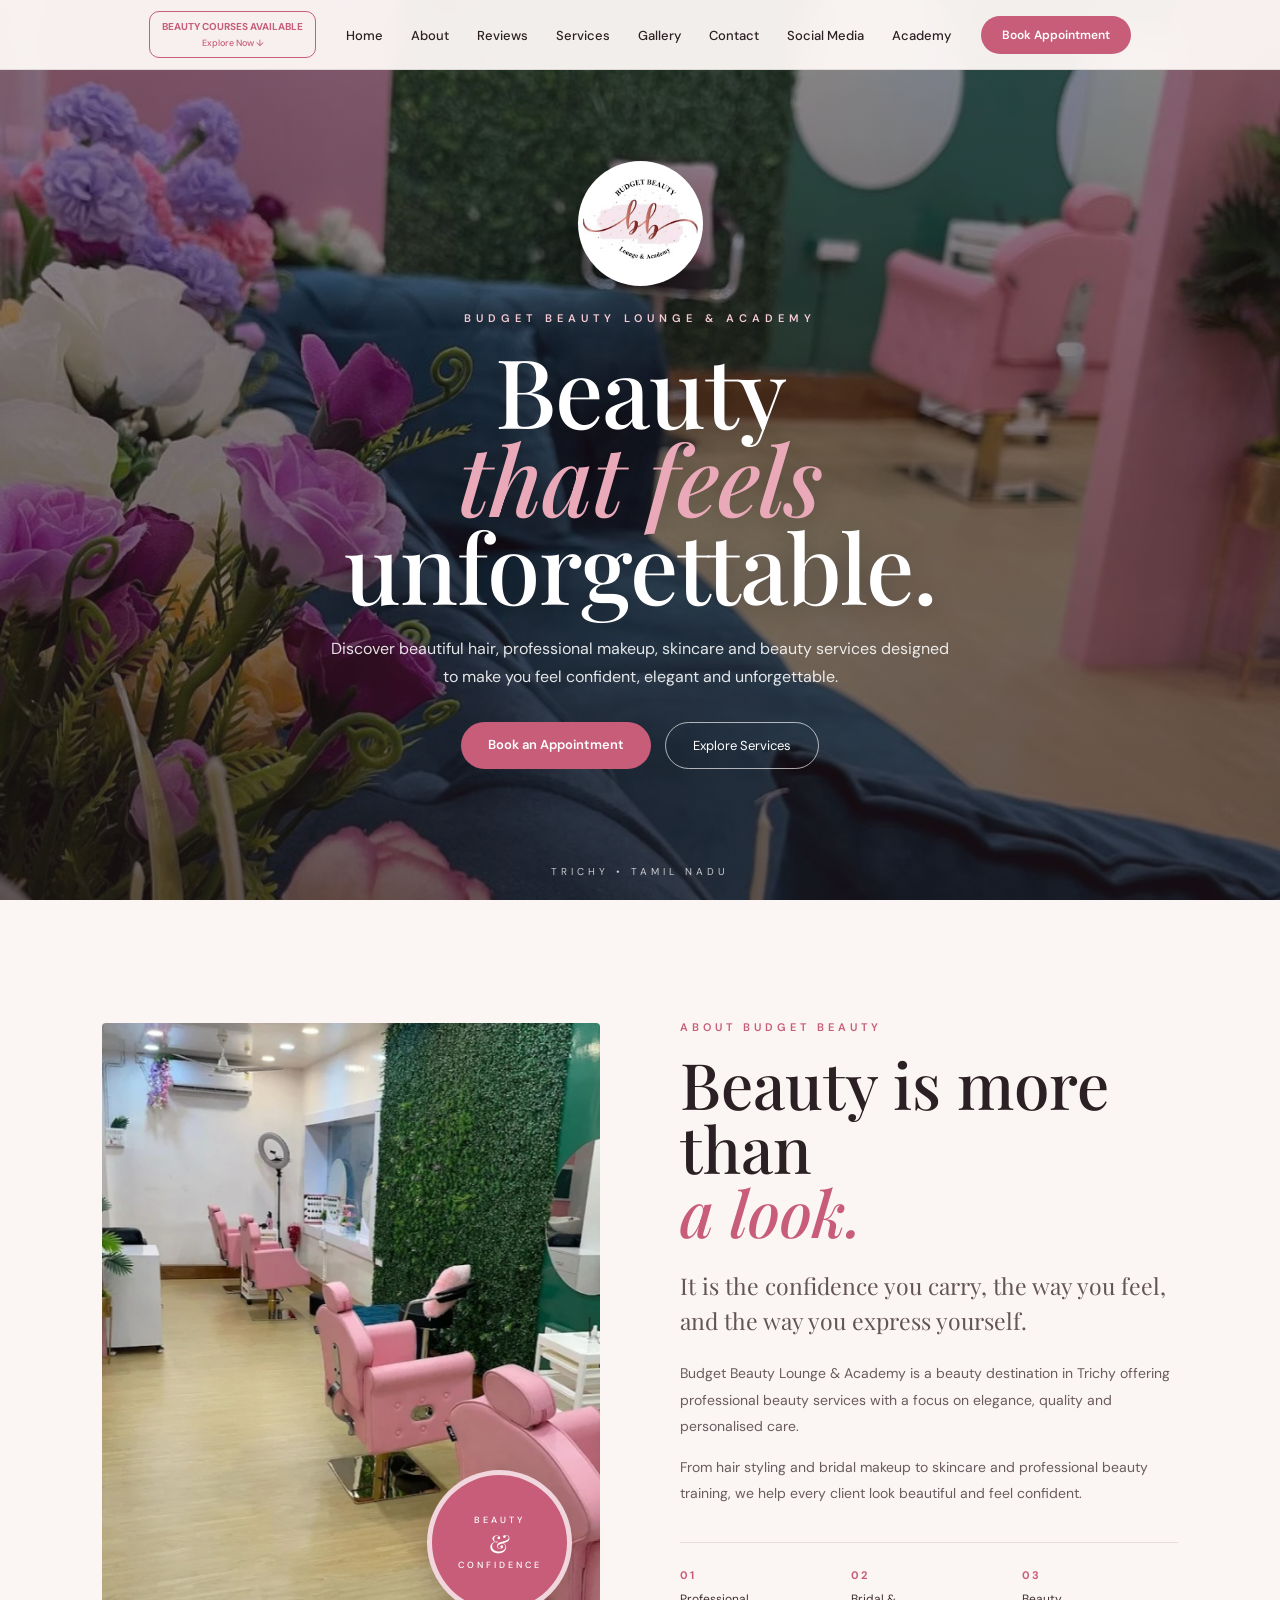
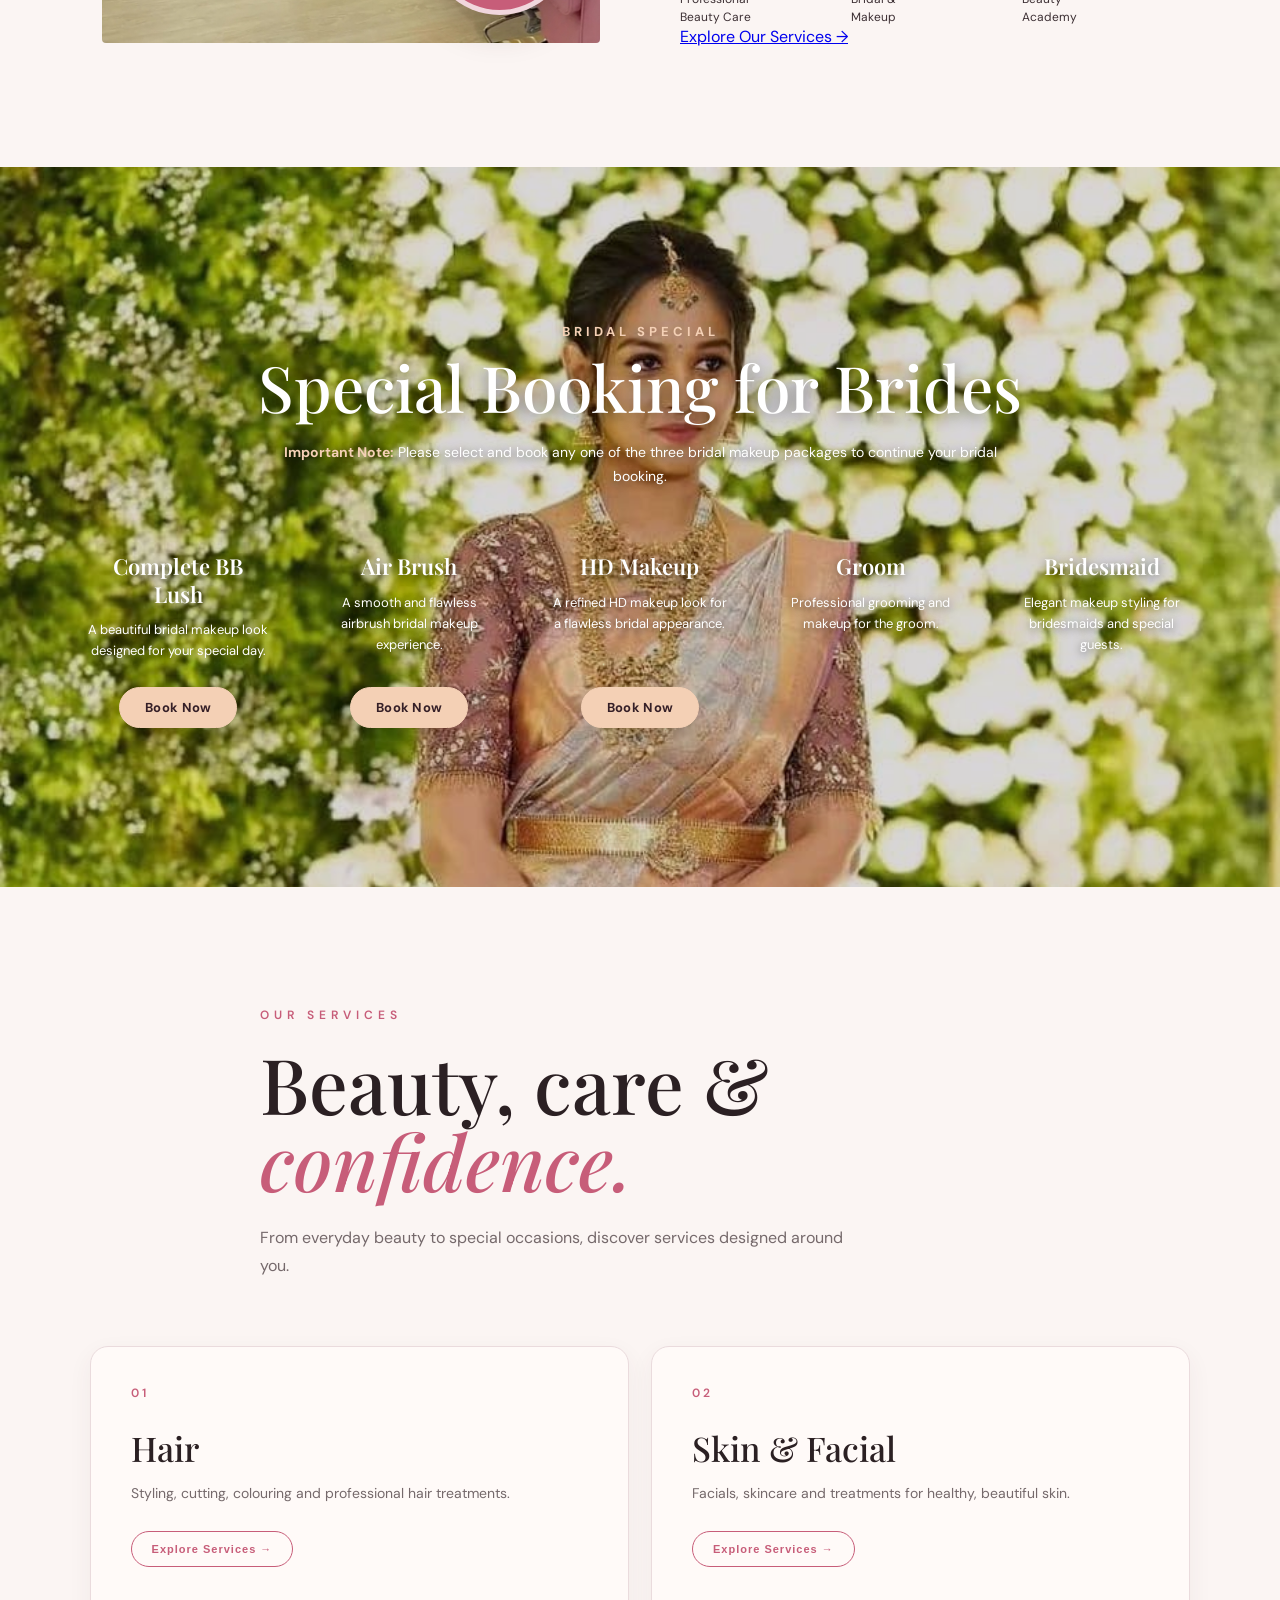
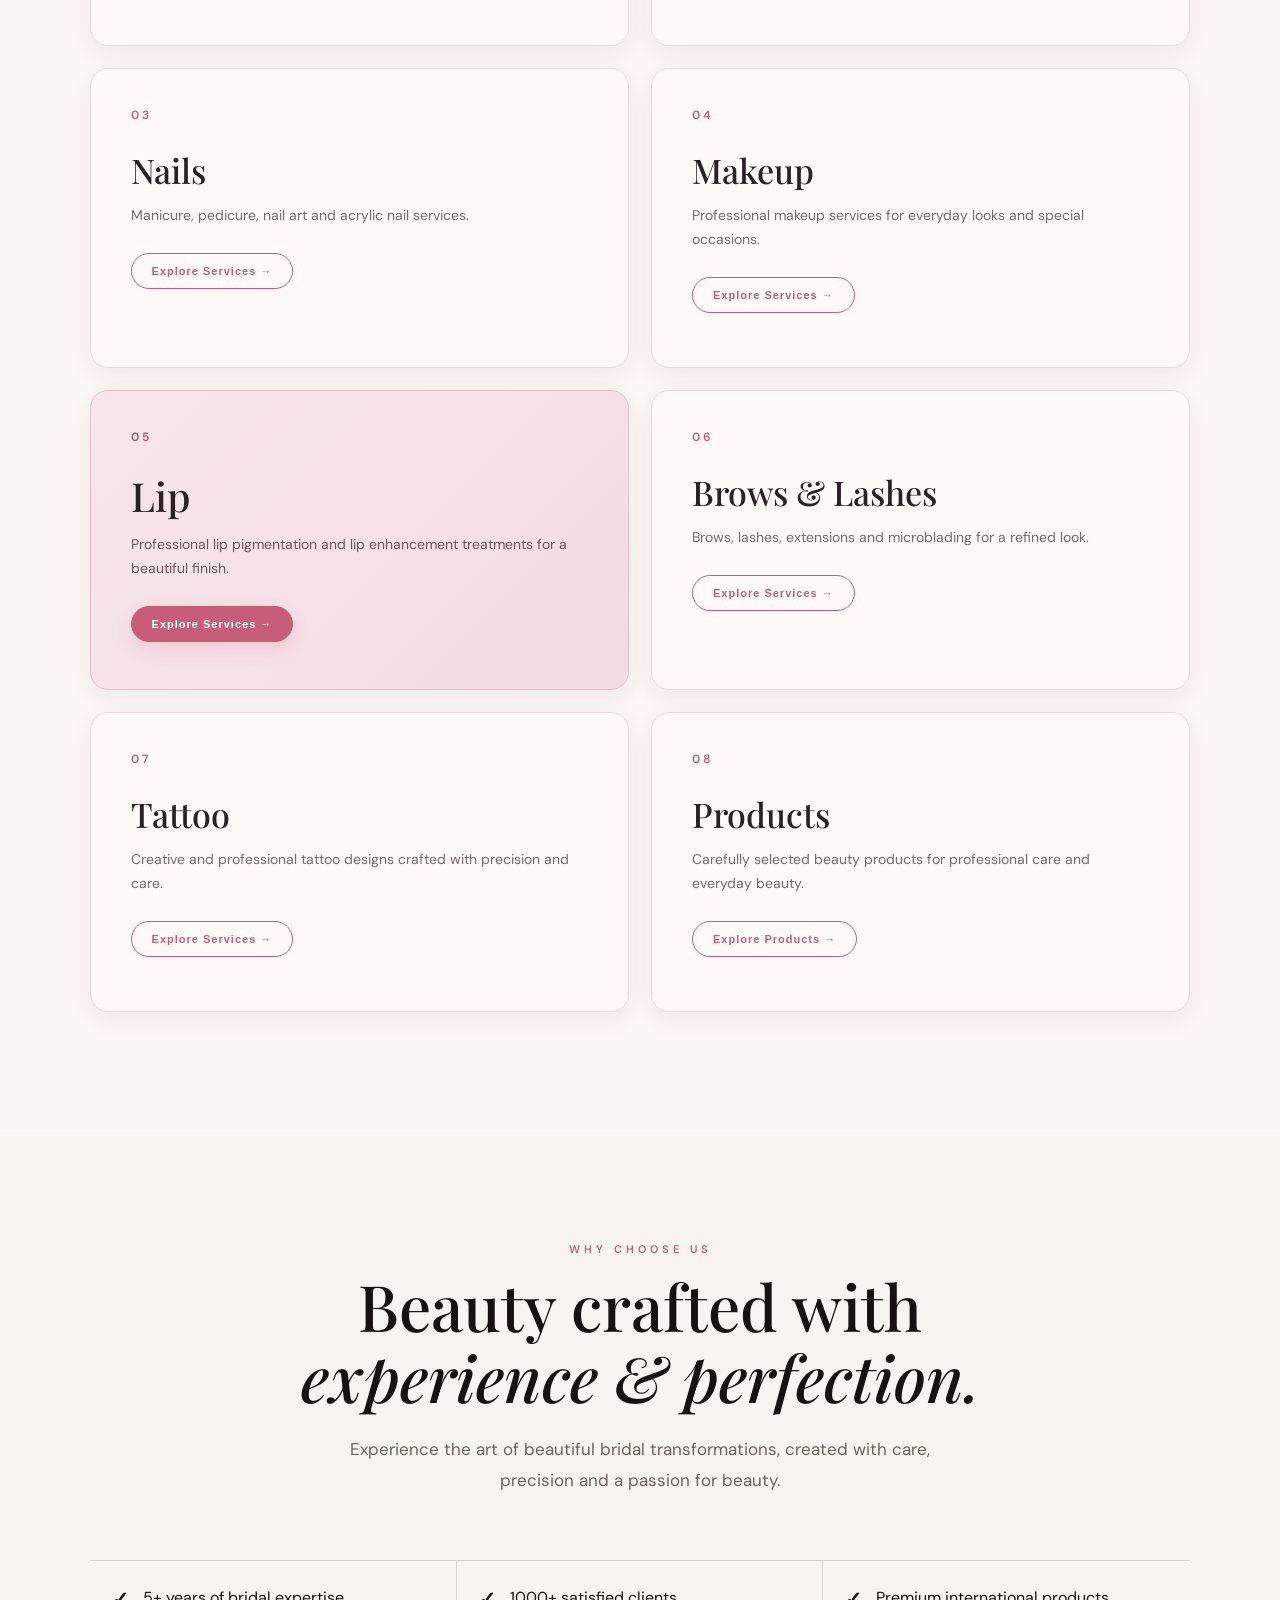
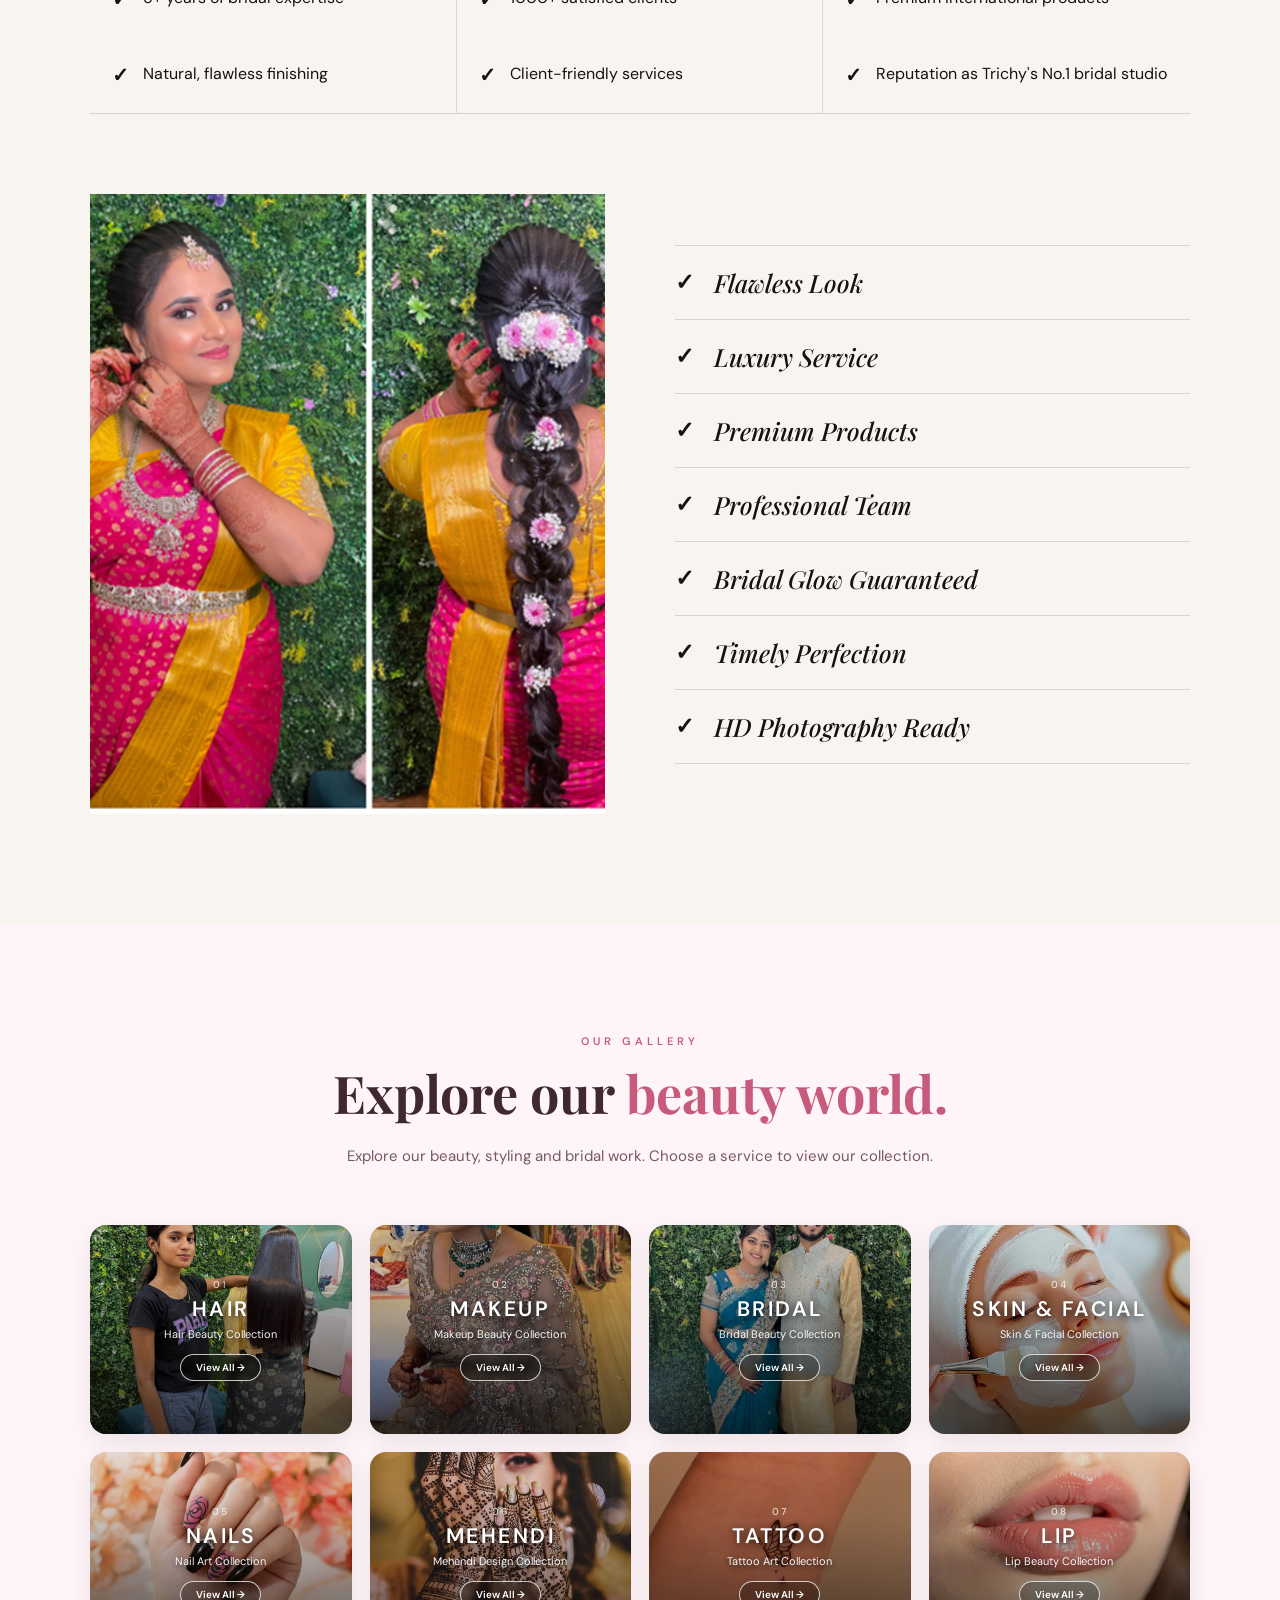
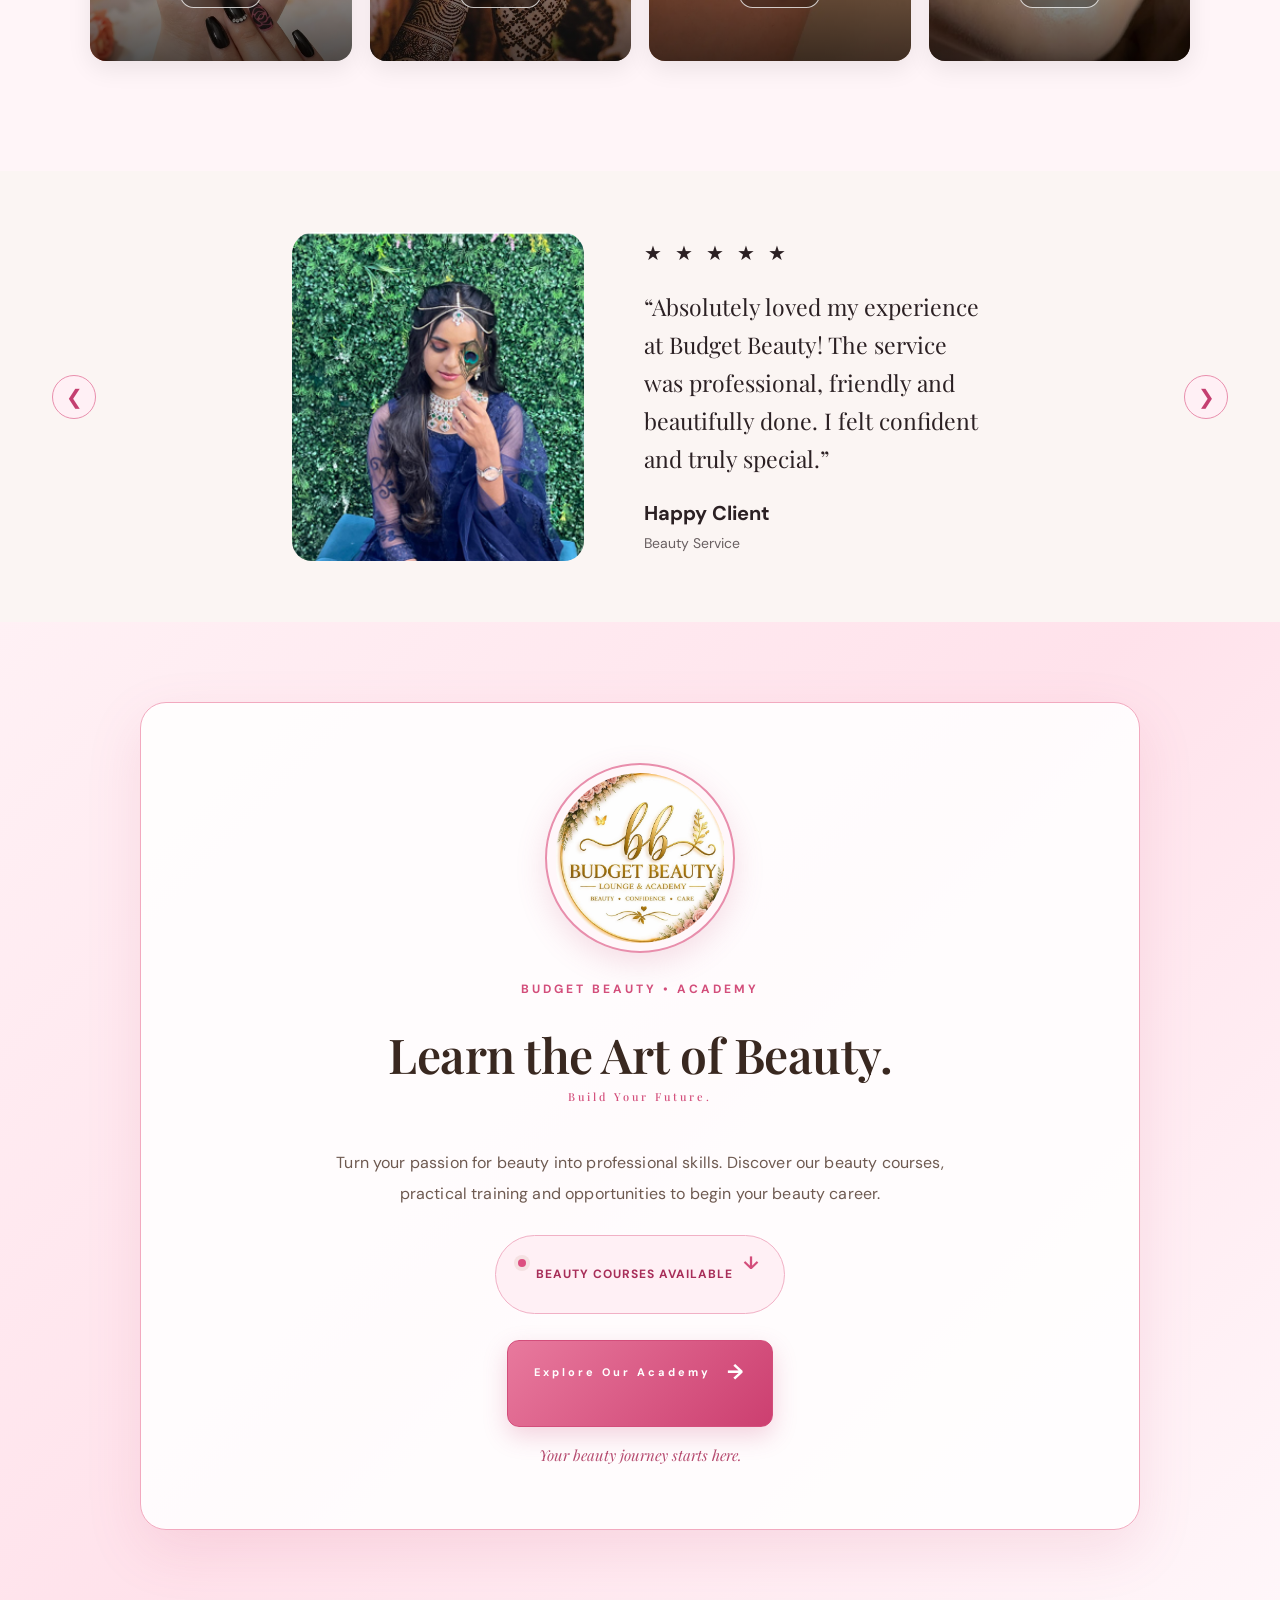
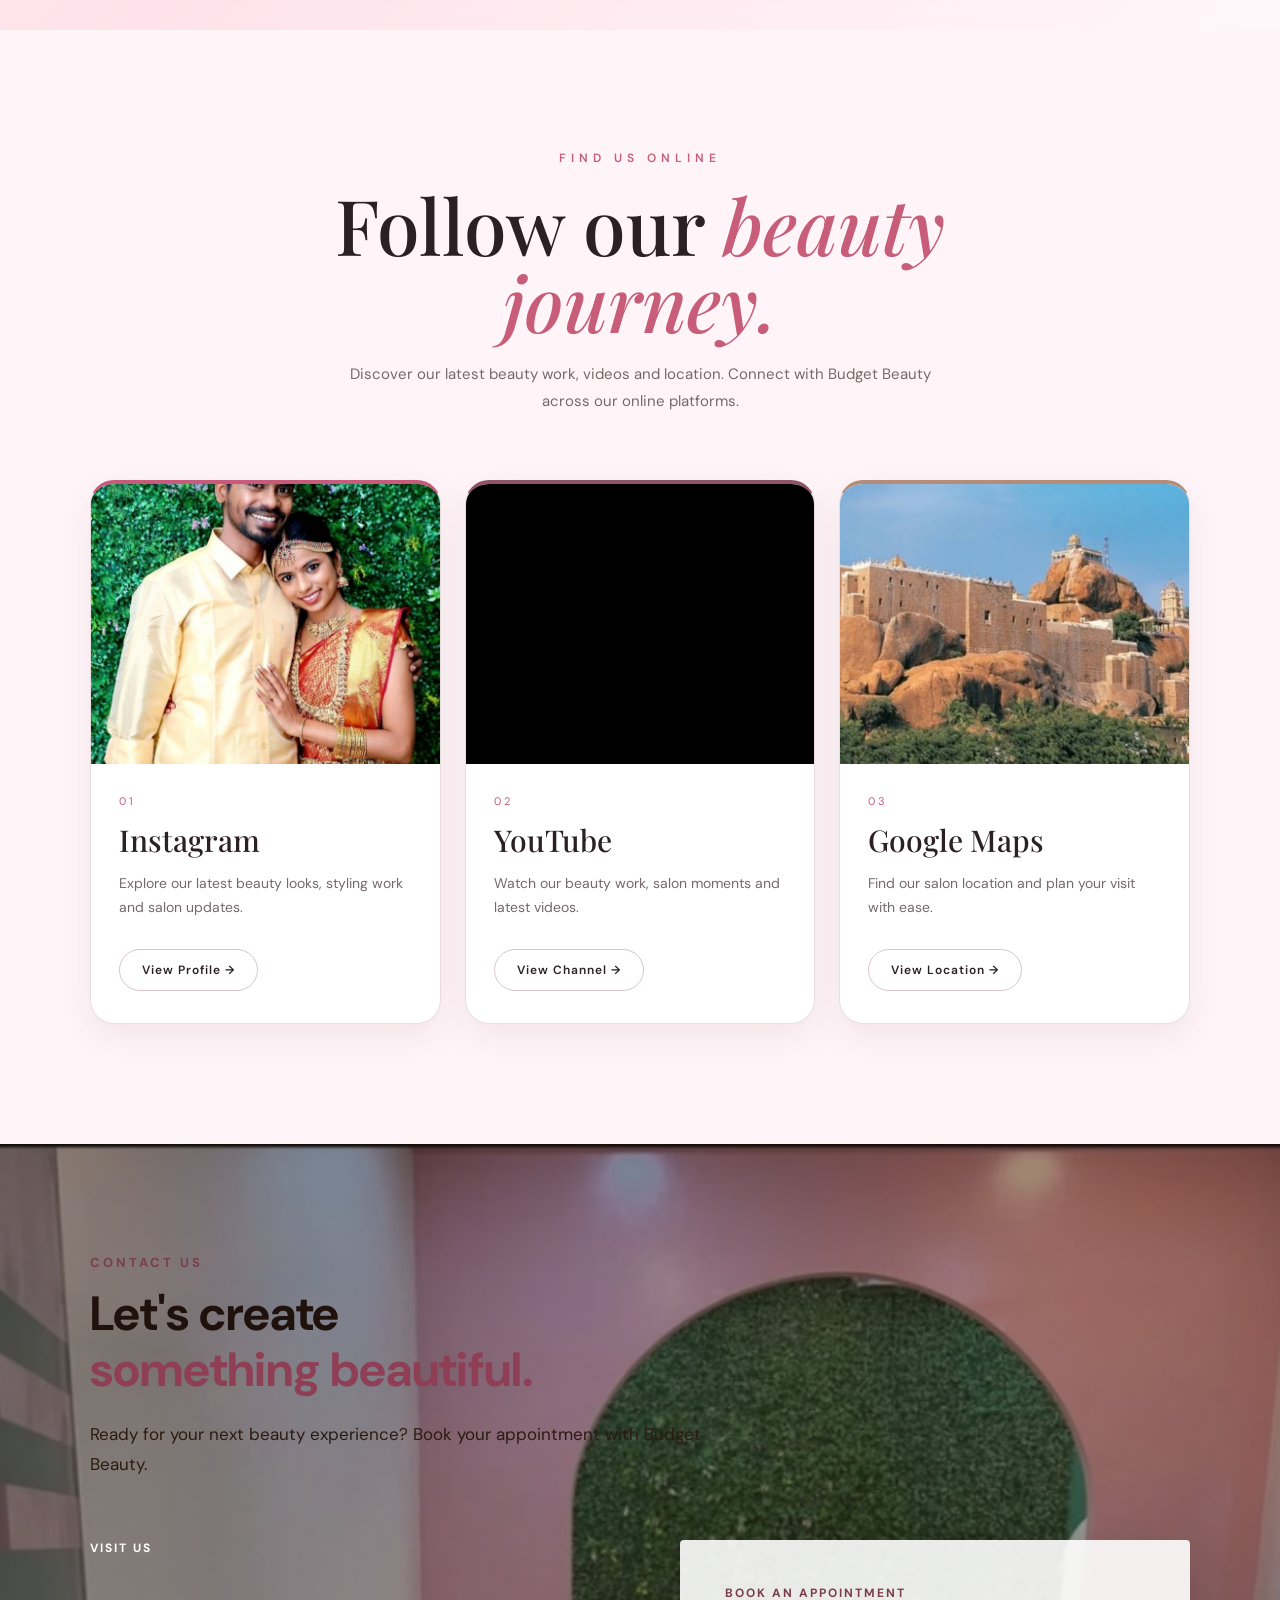
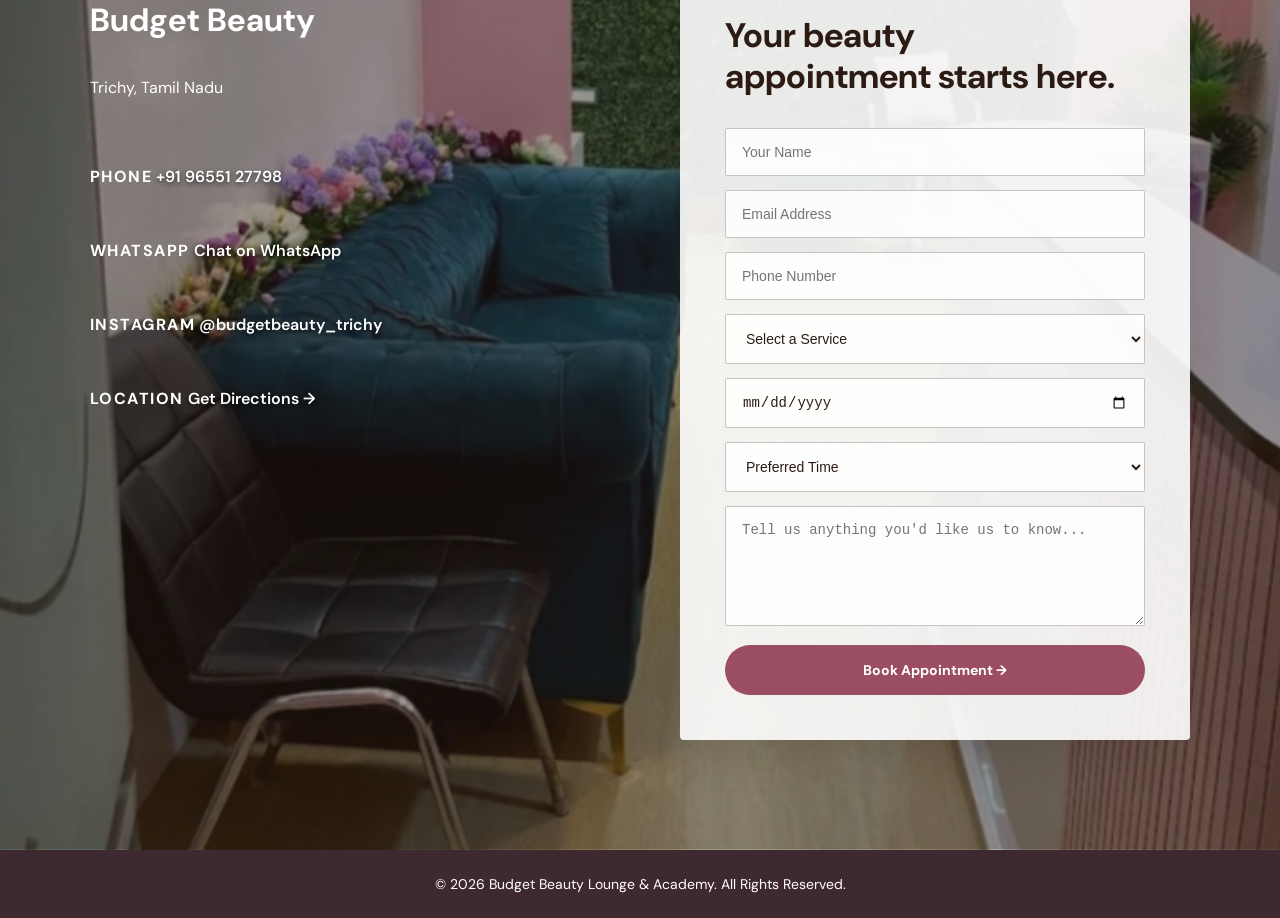
==== commit b2afd89f: "Update beauty services and images" ====
--- a/index.html
+++ b/index.html
@@ -20,9 +20,14 @@
 
     <nav class="navbar">
 
+
         <a href="#home" class="mobile-brand">
             Budget Beauty
         </a>
+<a href="academy.html" class="courses-promo mobile-courses-promo">
+    BEAUTY COURSES AVAILABLE
+    <span>Explore Now ↓</span>
+</a>
 
         <!-- Hamburger -->
 
@@ -30,39 +35,32 @@
             ☰
         </button>
 
-        <!-- Navigation -->
-
-        <ul class="nav-links" id="navLinks">
-
+        
+<!-- Navigation -->
+<ul class="nav-links" id="navLinks">
     <li><a href="#home">Home</a></li>
-
     <li><a href="#about">About</a></li>
-
+    <li><a href="#reviews">Reviews</a></li>
     <li><a href="#services">Services</a></li>
-
     <li><a href="#gallery">Gallery</a></li>
-
-    <li><a href="#reviewsSlider">Reviews</a></li>
-
-    <li><a href="#why-choose">Why Choose Us</a></li>
-
-    <li><a href="#academy">Academy</a></li>
-
     <li><a href="#contact">Contact</a></li>
-
-    <li class="mobile-book">
-    <a href="#appointmentForm">
-        Book Appointment
-    </a>
+    <li><a href="#social">Social Media</a></li>
+    
+       
+<li>
+    <a href="#academy">Academy</a>
 </li>
 
 </ul>
+
 
         <!-- Desktop Button -->
 
        <a href="#appointmentForm" class="nav-button desktop-book">
     Book Appointment
 </a>
+
+
 
     </nav>
 
@@ -725,218 +723,649 @@
 
 
 
-    <!-- =========================
-     GALLERY
-========================= -->
+   <!-- =========================================
+     BUDGET BEAUTY GALLERY
+========================================= -->
 
 <section id="gallery" class="gallery-section">
 
+    <!-- GALLERY HEADER -->
+
     <div class="gallery-header">
 
         <p class="section-label">
-              OUR GALLERY
+            OUR GALLERY
         </p>
 
         <h2>
-            A glimpse of our
-            <span>beauty experience.</span>
+            Explore our
+            <span>beauty world.</span>
         </h2>
 
         <p>
             Explore our beauty, styling and bridal work.
-            Every look is created with care, elegance and attention to detail.
+            Choose a service to view our collection.
         </p>
 
     </div>
 
 
-    <!-- GALLERY GRID -->
-
-    <div class="gallery-grid">
-
-
-        <!-- Gallery 1 -->
-
-        <div class="gallery-item gallery-large">
+    <!-- =========================================
+         SERVICE CATEGORY CARDS
+    ========================================= -->
+
+    <div class="gallery-category-grid">
+
+
+        <!-- 01 HAIR -->
+
+        <div class="gallery-category-card">
 
             <img
-                src="gallery1.jpg.jpeg"
-                alt="Budget Beauty Hair Styling"
+                src="gallery1011.jpg"
+                alt="Budget Beauty Hair Services"
             >
 
-            <div class="gallery-overlay">
-
-                <span>01</span>
-
-                <h3>
-                    Hair Styling
-                </h3>
-
-                <p>
-                    Beautiful styles created for every occasion.
-                </p>
-
-            </div>
-
-        </div>
-
-
-        <!-- Gallery 2 -->
-
-        <div class="gallery-item">
+            <div class="gallery-card-overlay">
+
+                <div class="gallery-card-content">
+
+                    <span class="gallery-number">
+                        01
+                    </span>
+
+                    <h3>
+                        HAIR
+                    </h3>
+
+                    <p>
+                        Hair Beauty Collection
+                    </p>
+
+                    <button
+                        type="button"
+                        onclick="openGalleryCategory('hair')"
+                    >
+                        View All →
+                    </button>
+
+                </div>
+
+            </div>
+
+        </div>
+
+
+        <!-- 02 MAKEUP -->
+
+        <div class="gallery-category-card">
 
             <img
                 src="gallery2.jpg.jpeg"
                 alt="Budget Beauty Makeup"
             >
 
-            <div class="gallery-overlay">
-
-                <span>02</span>
-
-                <h3>
-                    Makeup
-                </h3>
-
-                <p>
-                    Elegant makeup looks for special moments.
-                </p>
-
-            </div>
-
-        </div>
-
-
-        <!-- Gallery 3 -->
-
-        <div class="gallery-item">
+            <div class="gallery-card-overlay">
+
+                <div class="gallery-card-content">
+
+                    <span class="gallery-number">
+                        02
+                    </span>
+
+                    <h3>
+                        MAKEUP
+                    </h3>
+
+                    <p>
+                        Makeup Beauty Collection
+                    </p>
+
+                    <button
+                        type="button"
+                        onclick="openGalleryCategory('makeup')"
+                    >
+                        View All →
+                    </button>
+
+                </div>
+
+            </div>
+
+        </div>
+
+
+        <!-- 03 BRIDAL -->
+
+        <div class="gallery-category-card">
 
             <img
                 src="gallery3.jpg.jpeg"
-                alt="Budget Beauty Bridal Makeup"
+                alt="Budget Beauty Bridal"
             >
 
-            <div class="gallery-overlay">
-
-                <span>03</span>
-
-                <h3>
-                    Bridal Beauty
-                </h3>
-
-                <p>
-                    Complete bridal beauty and styling.
-                </p>
-
-            </div>
-
-        </div>
-
-
-        <!-- Gallery 4 -->
-
-        <div class="gallery-item">
+            <div class="gallery-card-overlay">
+
+                <div class="gallery-card-content">
+
+                    <span class="gallery-number">
+                        03
+                    </span>
+
+                    <h3>
+                        BRIDAL
+                    </h3>
+
+                    <p>
+                        Bridal Beauty Collection
+                    </p>
+
+                    <button
+                        type="button"
+                        onclick="openGalleryCategory('bridal')"
+                    >
+                        View All →
+                    </button>
+
+                </div>
+
+            </div>
+
+        </div>
+
+
+        <!-- 04 SKIN & FACIAL -->
+
+        <div class="gallery-category-card">
 
             <img
-                src="gallery4.jpg"
-                alt="Budget Beauty Facial"
+                src="face.jpg"
+                alt="Budget Beauty Skin and Facial"
             >
 
-            <div class="gallery-overlay">
-
-                <span>04</span>
-
-                <h3>
-                    Skin & Facial
-                </h3>
-
-                <p>
-                    Relaxing skincare and facial care.
-                </p>
-
-            </div>
-
-        </div>
-
-
-        <!-- Gallery 5 -->
-
-        <div class="gallery-item">
-
-            <img
-                src="gallery5.jpg"
-                alt="Budget Beauty Nails"
-            >
-
-            <div class="gallery-overlay">
-
-                <span>05</span>
-
-                <h3>
-                    Nails
-                </h3>
-
-                <p>
-                    Beautiful and polished nail styling.
-                </p>
-
-            </div>
-
-        </div>
-
-
-        <!-- Gallery 6 -->
-
-        <div class="gallery-item gallery-large">
-
-            <img
-                src="gallery6.jpg.jpeg"
-                alt="Budget Beauty Mehendi"
-            >
-
-            <div class="gallery-overlay">
-
-                <span>06</span>
-
-                <h3>
-                    Mehendi
-                </h3>
-
-                <p>
-                    Traditional and elegant mehendi designs.
-                </p>
-
-            </div>
-
-        </div>
-
-
-    </div>
-
-
-    <!-- Gallery Bottom -->
-
-    <div class="gallery-bottom">
-
-        <p>
-            Beauty. Style. Confidence.
-        </p>
-
-       <a
-    href="#appointmentForm"
-    class="primary-button"
->
-    Book Your Appointment
-</a>
-
-    </div>
+            <div class="gallery-card-overlay">
+
+                <div class="gallery-card-content">
+
+                    <span class="gallery-number">
+                        04
+                    </span>
+
+                    <h3>
+                        SKIN & FACIAL
+                    </h3>
+
+                    <p>
+                        Skin & Facial Collection
+                    </p>
+
+                    <button
+                        type="button"
+                        onclick="openGalleryCategory('skin')"
+                    >
+                        View All →
+                    </button>
+
+                </div>
+
+            </div>
+
+        </div>
+<!-- 05 — NAILS -->
+<div class="gallery-category-card">
+    <img src="nail.jpg.jpg" alt="Nail Art">
+    <div class="gallery-card-overlay">
+        <div class="gallery-card-content">
+            <span class="gallery-number">05</span>
+            <h3>NAILS</h3>
+            <p>Nail Art Collection</p>
+            <button type="button" onclick="openGalleryCategory('nails')">
+                View All →
+            </button>
+        </div>
+    </div>
+</div>
+
+<!-- 06 — MEHENDI -->
+<div class="gallery-category-card">
+    <img src="mehandi.jpg.jpg" alt="Mehendi Designs">
+    <div class="gallery-card-overlay">
+        <div class="gallery-card-content">
+            <span class="gallery-number">06</span>
+            <h3>MEHENDI</h3>
+            <p>Mehendi Design Collection</p>
+            <button type="button" onclick="openGalleryCategory('mehendi')">
+                View All →
+            </button>
+        </div>
+    </div>
+</div>
+
+<!-- 07 — TATTOO -->
+<div class="gallery-category-card">
+    <img src="tattoh.jpg" alt="Tattoo Designs">
+    <div class="gallery-card-overlay">
+        <div class="gallery-card-content">
+            <span class="gallery-number">07</span>
+            <h3>TATTOO</h3>
+            <p>Tattoo Art Collection</p>
+            <button type="button" onclick="openGalleryCategory('tattoo')">
+                View All →
+            </button>
+        </div>
+    </div>
+</div>
+
+<!-- 08 — LIP -->
+<div class="gallery-category-card">
+    <img src="liph.jpg" alt="Lip Beauty">
+    <div class="gallery-card-overlay">
+        <div class="gallery-card-content">
+            <span class="gallery-number">08</span>
+            <h3>LIP</h3>
+            <p>Lip Beauty Collection</p>
+            <button type="button" onclick="openGalleryCategory('lip')">
+                View All →
+            </button>
+        </div>
+    </div>
+</div>
+
+
+
+
+       
+
+    
+
+  <!-- =========================================
+     FULL PAGE CATEGORY GALLERY
+========================================= -->
+
+<div class="gallery-full-page" id="galleryFullPage">
+
+    <!-- HEADER -->
+    <div class="gallery-full-header">
+
+        <button
+            type="button"
+            class="gallery-full-back"
+            onclick="closeGalleryCategory()">
+            ← Back to Gallery
+        </button>
+
+        <div class="gallery-full-title">
+            <p>OUR COLLECTION</p>
+
+            <h2 id="galleryFullTitle">
+                Hair Gallery
+            </h2>
+
+            <span id="galleryFullDescription">
+                Explore our hair beauty collection.
+            </span>
+        </div>
+
+    </div>
+
+
+    <!-- =========================================
+         01 — HAIR
+         YOUR EXISTING HAIR PHOTOS
+    ========================================== -->
+
+    <div
+        class="gallery-full-content"
+        id="full-gallery-hair">
+
+        <div class="full-gallery-photo">
+            <img src="gallery2.jpg" alt="Hair Styling">
+        </div>
+
+        <div class="full-gallery-photo">
+            <img src="gallary1.jpg" alt="Hair Beauty">
+        </div>
+
+        <div class="full-gallery-photo">
+            <img src="gallery3.jpg" alt="Hair Styling">
+        </div>
+
+        <div class="full-gallery-photo">
+            <img src="gallery41.jpg" alt="Hair Beauty">
+        </div>
+
+        <div class="full-gallery-photo">
+            <img src="gallery10.jpg" alt="Hair Styling">
+        </div>
+
+        <div class="full-gallery-photo">
+            <img src="gallery61.jpg" alt="Hair Beauty">
+        </div>
+
+        <div class="full-gallery-photo">
+            <img src="gallery71.jpg" alt="Hair Beauty">
+        </div>
+
+        <div class="full-gallery-photo">
+            <img src="gallery81.jpg" alt="Hair Beauty">
+        </div>
+
+        <div class="full-gallery-photo">
+            <img src="gallery91.jpg" alt="Hair Beauty">
+        </div>
+
+        <div class="full-gallery-photo">
+            <img src="gallery1011.jpg" alt="Hair Beauty">
+        </div>
+
+        <div class="full-gallery-photo">
+            <img src="gallery102.jpg" alt="Hair Beauty">
+        </div>
+
+        <div class="full-gallery-photo">
+            <img src="gallery103.jpg" alt="Hair Beauty">
+        </div>
+
+        <div class="full-gallery-photo">
+            <video controls playsinline>
+                <source src="videohair.mp4" type="video/mp4">
+            </video>
+        </div>
+
+        <div class="full-gallery-photo">
+            <img src="gallery105.jpg" alt="Hair Beauty">
+        </div>
+
+    </div>
+
+
+    <!-- =========================================
+         02 — MAKEUP
+         SAMPLE FILES
+    ========================================== -->
+
+    <div
+        class="gallery-full-content"
+        id="full-gallery-makeup">
+
+        <div class="full-gallery-photo">
+            <img src="makeup1.jpg" alt="Makeup">
+        </div>
+
+        <div class="full-gallery-photo">
+            <img src="makup2.jpg" alt="Makeup">
+        </div>
+
+        <div class="full-gallery-photo">
+            <img src="makup3.jpg" alt="Makeup">
+        </div>
+
+        <div class="full-gallery-photo">
+            <img src="makup5.jpg" alt="Makeup">
+        </div>
+        <div class="full-gallery-photo">
+            <img src="makup6.jpg" alt="Makeup">
+        </div>
+<div class="full-gallery-photo">
+            <img src="makup7.jpg" alt="Makeup">
+        </div>
+<div class="full-gallery-photo">
+            <img src="makup8.jpg" alt="Makeup">
+        </div>
+<div class="full-gallery-photo">
+            <img src="makup9.jpg" alt="Makeup">
+        </div>
+<div class="full-gallery-photo">
+            <img src="makup10.jpg" alt="Makeup">
+        </div>
+<div class="full-gallery-photo">
+            <img src="makup11.jpg" alt="Makeup">
+        </div>
+<div class="full-gallery-photo">
+            <img src="makup12.jpg" alt="Makeup">
+        </div>
+<div class="full-gallery-photo">
+            <img src="makup13.jpg" alt="Makeup">
+        </div>
+<div class="full-gallery-photo">
+            <img src="makup14.jpg" alt="Makeup">
+        </div>
+<div class="full-gallery-photo">
+            <img src="makup15.jpg" alt="Makeup">
+        </div>
+
+
+    </div>
+
+
+    <!-- =========================================
+         03 — BRIDAL
+         SAMPLE FILES
+    ========================================== -->
+
+    <div
+        class="gallery-full-content"
+        id="full-gallery-bridal">
+
+        <div class="full-gallery-photo">
+            <img src="bridal1.jpg" alt="Bridal Makeup">
+        </div>
+
+        <div class="full-gallery-photo">
+            <img src="bridal2.jpg" alt="Bridal Makeup">
+        </div>
+
+        <div class="full-gallery-photo">
+            <img src="bridal3.jpg" alt="Bridal Makeup">
+        </div>
+
+        <div class="full-gallery-photo">
+            <img src="bridal4.jpg" alt="Bridal Makeup">
+        </div>
+<div class="full-gallery-photo">
+            <img src="bridal5.jpg" alt="Bridal Makeup">
+        </div>
+        <div class="full-gallery-photo">
+            <img src="bridal6.jpg" alt="Bridal Makeup">
+        </div>
+        <div class="full-gallery-photo">
+            <img src="bridal7.jpg" alt="Bridal Makeup">
+        </div>
+        <div class="full-gallery-photo">
+            <img src="bridal8.jpg" alt="Bridal Makeup">
+        </div>
+        <div class="full-gallery-photo">
+            <img src="bridal9.jpg" alt="Bridal Makeup">
+        </div>
+        <div class="full-gallery-photo">
+            <img src="bridal10.jpg" alt="Bridal Makeup">
+        </div>
+        <div class="full-gallery-photo">
+            <img src="bridal11.jpg" alt="Bridal Makeup">
+        </div>
+        <div class="full-gallery-photo">
+            <img src="bridal12.jpg" alt="Bridal Makeup">
+        </div>
+        <div class="full-gallery-photo">
+            <img src="bridal13.jpg" alt="Bridal Makeup">
+        </div>
+        <div class="full-gallery-photo">
+            <img src="bridal14.jpg" alt="Bridal Makeup">
+        </div>
+        <div class="full-gallery-photo">
+            <img src="bridal16.jpg" alt="Bridal Makeup">
+        </div>
+        <div class="full-gallery-photo">
+            <img src="bridal17.jpg" alt="Bridal Makeup">
+        </div>
+        <div class="full-gallery-photo">
+            <img src="bridal18.jpg" alt="Bridal Makeup">
+        </div>
+        
+    </div>
+
+
+    <!-- =========================================
+         04 — SKIN & FACIAL
+         SAMPLE FILES
+    ========================================== -->
+
+    <div
+        class="gallery-full-content"
+        id="full-gallery-skin">
+
+        <div class="full-gallery-photo">
+            <img src="facial1.jpg" alt="Skin Care">
+        </div>
+
+        <div class="full-gallery-photo">
+            <img src="facial2.jpg" alt="Facial">
+        </div>
+
+        <div class="full-gallery-photo">
+            <img src="faciale.jpg" alt="Skin Treatment">
+        </div>
+
+        <div class="full-gallery-photo">
+            <img src="facial4.jpg" alt="Facial Treatment">
+        </div>
+ <div class="full-gallery-photo">
+            <img src="facial5.jpg" alt="Facial Treatment">
+        </div> 
+        <div class="full-gallery-photo">
+            <img src="facial6.jpg" alt="Facial Treatment">
+        </div>
+         <div class="full-gallery-photo">
+            <img src="facial7.jpg" alt="Facial Treatment">
+        </div> 
+        <div class="full-gallery-photo">
+            <img src="facial8.jpg" alt="Facial Treatment">
+        </div> 
+        <div class="full-gallery-photo">
+            <img src="facial9.jpg" alt="Facial Treatment">
+        </div>
+
+    </div>
+
+
+<!-- 05 — NAILS -->
+<div class="gallery-full-content" id="full-gallery-nails">
+    <div class="full-gallery-photo">
+        <img src="nail1.jpg" alt="Nail Art Design">
+    </div>
+    <div class="full-gallery-photo">
+        <img src="nail2.jpg" alt="Nail Art Design">
+    </div>
+    <div class="full-gallery-photo">
+        <img src="nail3.jpg" alt="Nail Art Design">
+    </div>
+    <div class="full-gallery-photo">
+        <img src="nail5.jpg" alt="Nail Art Design">
+    </div>
+    <div class="full-gallery-photo">
+        <img src="nail6.jpg" alt="Nail Art Design">
+    </div>
+    <div class="full-gallery-photo">
+        <img src="nail7.jpg" alt="Nail Art Design">
+    </div>
+    <div class="full-gallery-photo">
+        <img src="nail8.jpg" alt="Nail Art Design">
+    </div>
+    <div class="full-gallery-photo">
+        <img src="nail9.jpg" alt="Nail Art Design">
+    </div>
+    <div class="full-gallery-photo">
+        <img src="nail10.jpg" alt="Nail Art Design">
+    </div>
+
+</div>
+
+<!-- 06 — MEHENDI -->
+<div class="gallery-full-content" id="full-gallery-mehendi">
+    <div class="full-gallery-photo">
+        <img src="mega1.jpg" alt="Mehendi Design">
+    </div>
+    <div class="full-gallery-photo">
+        <img src="mega2.jpg" alt="Mehendi Design">
+    </div>
+    <div class="full-gallery-photo">
+        <img src="mega3.jpg" alt="Mehendi Design">
+    </div>
+    <div class="full-gallery-photo">
+        <img src="mega4.jpg" alt="Mehendi Design">
+    </div>
+    <div class="full-gallery-photo">
+        <img src="mega5.jpg" alt="Mehendi Design">
+    </div>
+    <div class="full-gallery-photo">
+        <img src="mega6.jpg" alt="Mehendi Design">
+    </div>
+    <div class="full-gallery-photo">
+        <img src="mega7.jpg" alt="Mehendi Design">
+    </div>
+    <div class="full-gallery-photo">
+        <img src="mega8.jpg" alt="Mehendi Design">
+    </div>
+    <div class="full-gallery-photo">
+        <img src="mega9.jpg" alt="Mehendi Design">
+    </div>
+    <div class="full-gallery-photo">
+        <img src="mega10.jpg" alt="Mehendi Design">
+    </div>
+
+</div>
+
+<!-- 07 — TATTOO -->
+<div class="gallery-full-content" id="full-gallery-tattoo">
+    <div class="full-gallery-photo">
+        <img src="tatto1.jpg" alt="Tattoo Design">
+    </div>
+    <div class="full-gallery-photo">
+        <img src="tatto2.jpg" alt="Tattoo Design">
+    </div>
+    <div class="full-gallery-photo">
+        <img src="tatto3.jpg" alt="Tattoo Design">
+    </div>
+    <div class="full-gallery-photo">
+        <img src="tatto4.jpg" alt="Tattoo Design">
+    </div>
+    <div class="full-gallery-photo">
+        <img src="tatoo5.jpg" alt="Tattoo Design">
+    </div>
+     <div class="full-gallery-photo">
+        <img src="tatto6.jpg" alt="Tattoo Design">
+    </div>
+</div>
+
+<!-- 08 — LIP -->
+<div class="gallery-full-content" id="full-gallery-lip">
+    <div class="full-gallery-photo">
+        <img src="lip.jpg" alt="Lip Beauty Treatment">
+    </div>
+    <div class="full-gallery-photo">
+        <img src="lip1.jpg" alt="Lip Beauty Treatment">
+    </div>
+    <div class="full-gallery-photo">
+        <img src="lip2.jpg" alt="Lip Beauty Treatment">
+    </div>
+    <div class="full-gallery-photo">
+        <img src="lip8.jpg" alt="Lip Beauty Treatment">
+    </div>
+</div>
 
 </section>
 <!-- =========================
      REVIEWS SLIDER
 ========================= -->
 
+
+
 <div class="reviews-slider" id="reviewsSlider">
+    <!-- REVIEW ARROW BUTTONS -->
+<div class="reviews-navigation">
+    <button type="button" class="reviews-arrow reviews-prev" id="reviewsPrev" aria-label="Previous review">&#10094;</button>
+    <button type="button" class="reviews-arrow reviews-next" id="reviewsNext" aria-label="Next review">&#10095;</button>
+</div>
 
     <div class="reviews-track" id="reviewsTrack">
 
@@ -1107,43 +1536,119 @@
             </div>
         </div>
 
-    </div>
-
+<!-- REVIEW 9 -->
+<div class="review-card">
+    <div class="review-image">
+        <img src="makup14.jpg" alt="Budget Beauty Client Review 9">
+    </div>
+
+    <div class="review-content">
+        <div class="review-stars">★ ★ ★ ★ ★</div>
+
+        <p class="review-text">
+            “The service was lovely, and the team made me feel
+            comfortable throughout. I really appreciated the care
+            and attention to detail.”
+        </p>
+
+        <h3>Happy Client</h3>
+        <span>Beauty Care</span>
+    </div>
 </div>
 
+
+<!-- REVIEW 10 -->
+<div class="review-card">
+    <div class="review-image">
+        <img src="review9.jpg" alt="Budget Beauty Client Review 10">
+    </div>
+
+    <div class="review-content">
+        <div class="review-stars">★ ★ ★ ★ ★</div>
+
+        <p class="review-text">
+            “I loved the overall experience. The finish was neat,
+            the styling suited me well, and the service was warm
+            and professional.”
+        </p>
+
+        <h3>Satisfied Client</h3>
+        <span>Hair &amp; Beauty</span>
+    </div>
+</div>
+
+
+<!-- REVIEW 11 -->
+<div class="review-card">
+    <div class="review-image">
+        <img src="review10.jpg" alt="Budget Beauty Client Review 11">
+    </div>
+
+    <div class="review-content">
+        <div class="review-stars">★ ★ ★ ★ ★</div>
+
+        <p class="review-text">
+            “A beautiful and relaxing experience. I felt well cared
+            for, and I was happy with the final result. Thank you
+            to the Budget Beauty team!”
+        </p>
+
+        <h3>Happy Client</h3>
+        <span>Beauty Service</span>
+    </div>
+</div>
+
+    </div>
+
+</div>
+
+
 <!-- =========================
-     ACADEMY SECTION
+     PREMIUM ACADEMY SECTION
 ========================= -->
 
 <section id="academy" class="academy-section">
 
-  <div class="academy-logo">
-    <img src="academyback.jpg" alt="Budget Beauty Academy">
-  </div>
-
-  <div class="academy-heading">
-    <p class="section-label">
-      BUDGET BEAUTY ACADEMY
-    </p>
-
-    <h2>
-      Learn beauty.<br>
-      <span>Build your future.</span>
-    </h2>
-
-    <p>
-      Turn your passion for beauty into professional skills.
-      Explore our academy courses, practical training and
-      career-focused beauty programs.
-    </p>
-
-    <a href="academy.html" class="academy-button">
-      Enquire About Our Academy Courses →
-    </a>
-
-  </div>
+    <div class="academy-card">
+
+        <div class="academy-logo">
+            <img src="academyback.jpg" alt="Budget Beauty Academy Logo">
+        </div>
+
+        <p class="academy-label">BUDGET BEAUTY • ACADEMY</p>
+
+        <h2>
+            Learn the Art of Beauty.
+            <span>Build Your Future.</span>
+        </h2>
+
+        <p class="academy-description">
+            Turn your passion for beauty into professional skills.
+            Discover our beauty courses, practical training and
+            opportunities to begin your beauty career.
+        </p>
+
+        <div class="academy-availability">
+            <span class="availability-dot"></span>
+            BEAUTY COURSES AVAILABLE
+            <span class="availability-arrow">↓</span>
+        </div>
+
+       
+<a href="academy.html" class="academy-button">
+    <span>Explore Our Academy</span>
+    <span class="academy-button-arrow">→</span>
+</a>
+
+
+        <p class="academy-note">
+            Your beauty journey starts here.
+        </p>
+
+    </div>
 
 </section>
+
 
 <!-- =========================
      SOCIAL MEDIA
@@ -1668,6 +2173,8 @@
 =================================== */
 
 const serviceData = {
+
+
 
     hair: {
         title: "Hair",
@@ -1678,31 +2185,48 @@
             "Haircut",
             "Hair Styling",
             "Hair Coloring",
+            "Hair Highlights",
             "Hair Extensions",
             "Keratin Treatment",
             "Permanent Hair Straightening",
             "Permanent Hair Smoothening",
+            "Botox Treatment",
             "Hair Spa",
-            "Hair Oil Massage",
+            "Head Oil Massage",
             "Braids",
             "Blowouts"
         ]
     },
+
+    
+
 
     skin: {
         title: "Skin & Facial",
         image: "skin.jpg.jpg",
         description:
         "Relaxing skincare and facial services designed to refresh, nourish and enhance your skin.",
-        services: [
-            "Facials",
-            "Skin Care",
-            "Acne Treatment",
-            "Cleanup",
-            "Blackhead Removal",
-            "Whitehead Removal",
-            "Tanning Care"
-        ]
+        
+services: [
+    "Facials",
+    "Classic European Facial",
+    "Bridal Golden Facial",
+    "Pigmentation Facial",
+    "Anti-Aging Facial",
+    "Hydra Facial",
+    "Oxygen Facial",
+    "Chemical Peel",
+    "LED Light Therapy",
+    "Microneedling",
+    "Skin Care",
+    "Acne Treatment",
+    "Cleanup",
+    "Blackhead Removal",
+    "Whitehead Removal",
+    "Detan / Bleach",
+    "Tanning Care"
+]
+
     },
 
     nails: {
@@ -1733,13 +2257,15 @@
 
    lip: {
     title: "Lip",
-    image: "lip.jpg",
+    image: "liph.jpg",
     description:
     "Professional lip pigmentation treatments designed to enhance lip colour and create a beautiful, natural-looking finish.",
-    services: [
-        "Single Sitting – Color Correction",
-        "Color Infusion – Second Sitting"
-    ]
+    
+services: [
+    "Single Sitting – Color Correction – ₹4,800",
+    "Color Infusion + Second Sitting – ₹5,999"
+]
+
 },
 
     brows: {
@@ -1747,10 +2273,13 @@
     image: "brows.jpg.jpg",
     description:
     "Professional eyelash extensions designed to enhance your natural beauty.",
-    services: [
-        "Classic – ₹2,000",
-        "Hybrid – ₹3,500"
-    ]
+    
+services: [
+    "Microblading – ₹4,500",
+    "Classic Lash Extension – ₹2,500",
+    "Hybrid Lash Extension – ₹3,500"
+]
+
 },
 tattoo: {
     title: "Tattoo",
@@ -2178,6 +2707,29 @@
         }
 
 
+/* =========================
+   MANUAL ARROW BUTTONS
+========================= */
+
+const reviewsPrev = document.getElementById("reviewsPrev");
+const reviewsNext = document.getElementById("reviewsNext");
+
+if (reviewsPrev) {
+    reviewsPrev.addEventListener("click", function () {
+        stopAutoSlide();
+        previousReview();
+        startAutoSlide();
+    });
+}
+
+if (reviewsNext) {
+    reviewsNext.addEventListener("click", function () {
+        stopAutoSlide();
+        nextReview();
+        startAutoSlide();
+    });
+}
+
         /* =========================
            LOOP
         ========================= */
@@ -2564,40 +3116,272 @@
   });
 
 }
-
-
-/* =========================
-   CLOSE BRIDAL FORM
-   WHEN CLICKING OUTSIDE
-========================= */
-
-const bridalFormOverlay =
-  document.getElementById("bridalForm");
-
-if (bridalFormOverlay) {
-
-  bridalFormOverlay.addEventListener("click", function(event) {
-
-    if (event.target === bridalFormOverlay) {
-      closeBridalForm();
+</script>
+<script>
+    /* =========================================
+   BUDGET BEAUTY GALLERY
+   CATEGORY OPEN / CLOSE
+========================================= */
+
+function openGalleryCategory(category) {
+
+    const galleryFullPage =
+        document.getElementById("galleryFullPage");
+
+    const title =
+        document.getElementById("galleryFullTitle");
+
+    const description =
+        document.getElementById("galleryFullDescription");
+
+
+    if (!galleryFullPage) {
+        return;
     }
 
-  });
+
+    /* CATEGORY DETAILS */
+
+    const categoryData = {
+
+        hair: {
+            title: "Hair Gallery",
+            description:
+                "Explore our hair beauty and styling collection."
+        },
+
+        makeup: {
+            title: "Makeup Gallery",
+            description:
+                "Explore our elegant makeup collection."
+        },
+
+        bridal: {
+            title: "Bridal Gallery",
+            description:
+                "Explore our bridal beauty collection."
+        },
+
+        skin: {
+            title: "Skin & Facial Gallery",
+            description:
+                "Explore our skincare and facial collection."
+        },
+
+        nails: {
+            title: "Nails Gallery",
+            description:
+                "Explore our nail beauty collection."
+        },
+
+        mehendi: {
+            title: "Mehendi Gallery",
+            description:
+                "Explore our mehendi design collection."
+        },
+
+        tattoo: {
+            title: "Tattoo Gallery",
+            description:
+                "Explore our tattoo collection."
+        },
+
+        lip: {
+            title: "Lip Gallery",
+            description:
+                "Explore our lip beauty collection."
+        }
+
+    };
+
+
+    /* =========================================
+       HIDE ALL GALLERY CONTENT
+    ========================================= */
+
+    document
+        .querySelectorAll(".gallery-full-content")
+        .forEach(function(gallery) {
+
+            gallery.classList.remove("active");
+
+        });
+
+
+    /* =========================================
+       SHOW ONLY SELECTED CATEGORY
+    ========================================= */
+
+    const selectedGallery =
+        document.getElementById(
+            "full-gallery-" + category
+        );
+
+
+    if (!selectedGallery) {
+
+        console.log(
+            "Gallery not found:",
+            "full-gallery-" + category
+        );
+
+        return;
+    }
+
+
+    selectedGallery.classList.add("active");
+
+
+    /* =========================================
+       UPDATE TITLE
+    ========================================= */
+
+    if (categoryData[category]) {
+
+        if (title) {
+
+            title.textContent =
+                categoryData[category].title;
+
+        }
+
+
+        if (description) {
+
+            description.textContent =
+                categoryData[category].description;
+
+        }
+
+    }
+
+
+    /* =========================================
+       OPEN FULL PAGE
+    ========================================= */
+
+    galleryFullPage.classList.add("active");
+
+    document.body.classList.add("overlay-open");
 
 }
 
 
-/* =========================
-   ESC KEY → CLOSE FORM
-========================= */
+/* =========================================
+   CLOSE GALLERY
+========================================= */
+
+function closeGalleryCategory() {
+
+    const galleryFullPage =
+        document.getElementById("galleryFullPage");
+
+
+    if (!galleryFullPage) {
+        return;
+    }
+
+
+    galleryFullPage.classList.remove("active");
+
+
+    document
+        .querySelectorAll(".gallery-full-content")
+        .forEach(function(gallery) {
+
+            gallery.classList.remove("active");
+
+        });
+
+
+    document.body.classList.remove("overlay-open");
+
+}
+
+
+/* =========================================
+   ESC KEY
+========================================= */
 
 document.addEventListener("keydown", function(event) {
 
-  if (event.key === "Escape") {
-    closeBridalForm();
-  }
+    if (event.key === "Escape") {
+
+        closeGalleryCategory();
+
+    }
 
 });
+
+
 </script>
+
+<style>
+/* Budget Beauty - Review Arrow Fix */
+
+#reviewsSlider {
+    position: relative !important;
+    overflow: hidden !important;
+}
+
+#reviewsSlider .reviews-navigation {
+    position: absolute !important;
+    inset: 0 !important;
+    width: 100% !important;
+    height: 100% !important;
+    z-index: 999 !important;
+    pointer-events: none !important;
+}
+
+#reviewsSlider .reviews-arrow {
+    position: absolute !important;
+    top: 50% !important;
+    transform: translateY(-50%) !important;
+
+    width: 44px !important;
+    height: 44px !important;
+    padding: 0 !important;
+
+    display: flex !important;
+    align-items: center !important;
+    justify-content: center !important;
+
+    border: 1px solid #e88eac !important;
+    border-radius: 50% !important;
+    background: #fff0f5 !important;
+    color: #c43f70 !important;
+
+    font-size: 20px !important;
+    cursor: pointer !important;
+    pointer-events: auto !important;
+    z-index: 1000 !important;
+}
+
+#reviewsSlider .reviews-prev {
+    left: 12px !important;
+}
+
+#reviewsSlider .reviews-next {
+    right: 12px !important;
+}
+
+#reviewsSlider .reviews-arrow:hover {
+    background: #c43f70 !important;
+    color: #ffffff !important;
+}
+</style>
+
+<style>
+/* Show Courses Available button on mobile */
+
+@media (max-width: 768px) {
+    .academy-button {
+        display: inline-flex !important;
+        visibility: visible !important;
+        opacity: 1 !important;
+    }
+}
+</style>
+
 </body>
 </html>
--- a/style.css
+++ b/style.css
@@ -134,6 +134,69 @@
   width: 100%;
 }
 
+/* ACADEMY COURSES AVAILABLE */
+
+.academy-nav-link {
+  display: inline-flex;
+  flex-direction: column;
+  align-items: center;
+  gap: 4px;
+}
+
+
+.courses-available {
+  display: block !important;
+  visibility: visible !important;
+  opacity: 1 !important;
+  color: #c06b83 !important;
+  font-size: 11px !important;
+  font-weight: 800 !important;
+  letter-spacing: 0.5px;
+  white-space: nowrap;
+  animation: courseArrow 1.2s ease-in-out infinite;
+}
+
+
+@keyframes courseArrow {
+  0%, 100% {
+    transform: translateY(0);
+  }
+  50% {
+    transform: translateY(3px);
+  }
+}
+
+
+.courses-promo {
+    display: flex;
+    flex-direction: column;
+    align-items: center;
+    gap: 3px;
+    padding: 8px 12px;
+    border: 1px solid var(--rose);
+    border-radius: 10px;
+    color: var(--rose) !important;
+    text-decoration: none;
+    font-size: 10px !important;
+    font-weight: 700 !important;
+    white-space: nowrap;
+    line-height: 1.4;
+}
+
+.courses-promo span {
+    font-size: 9px;
+    font-weight: 500;
+}
+
+.courses-promo:hover {
+    background: var(--rose);
+    color: white !important;
+}
+
+.courses-promo:hover span {
+    color: white;
+}
+
 /* =========================================================
    NAV BUTTON
 ========================================================= */
@@ -4359,7 +4422,7 @@
   min-height: 720px;
   padding: 90px 6%;
 
-  background-image: url("bridalback.jpg");
+  background-image: url("correctbridal.jpg");
   background-size: cover;
   background-position: center top;
   background-repeat: no-repeat;
@@ -5897,11 +5960,50 @@
 
 /* Button */
 
-.academy-section .academy-button {
-    position: relative;
-    z-index: 6;
-}
-
+
+
+.academy-button {
+    display: inline-flex;
+    align-items: center;
+    justify-content: center;
+    gap: 14px;
+
+    min-width: 230px;
+    padding: 15px 24px;
+
+    background: #f3dfd5;
+    color: #51352c !important;
+    border: 1px solid #c99b84;
+    border-radius: 10px;
+
+    text-decoration: none;
+    font-size: 14px;
+    font-weight: 700;
+    letter-spacing: 0.3px;
+
+    box-shadow: 0 6px 18px rgba(75, 45, 35, 0.10);
+    transition: all 0.3s ease;
+}
+
+.academy-button span {
+    color: #51352c !important;
+}
+
+.academy-button .academy-button-arrow {
+    font-size: 20px;
+    transition: transform 0.3s ease;
+}
+
+.academy-button:hover {
+    background: #e8c5b5;
+    color: #38251f !important;
+    box-shadow: 0 10px 24px rgba(75, 45, 35, 0.16);
+    transform: translateY(-2px);
+}
+
+.academy-button:hover .academy-button-arrow {
+    transform: translateX(5px);
+}
 
 /* =========================================
    MOBILE
@@ -6210,3 +6312,1178 @@
 #contact {
     scroll-margin-top: 80px;
 }
+/* =========================================
+   BUDGET BEAUTY
+   GALLERY - FINAL DESIGN
+========================================= */
+
+
+/* =========================================
+   CATEGORY GRID
+========================================= */
+
+.gallery-category-grid {
+    width: 100%;
+    max-width: 1100px;
+
+    margin: 45px auto 0;
+
+    display: grid;
+
+    /* DESKTOP = 4 + 4 */
+    grid-template-columns: repeat(4, 1fr);
+
+    gap: 18px;
+}
+
+
+/* =========================================
+   CATEGORY CARD
+========================================= */
+
+.gallery-category-card {
+    position: relative;
+
+    width: 100%;
+
+    /* Small & compact */
+    aspect-ratio: 1.25 / 1;
+
+    overflow: hidden;
+
+    border-radius: 16px;
+
+    background: #e9e4e2;
+
+    cursor: pointer;
+
+    box-shadow:
+        0 8px 25px rgba(0, 0, 0, 0.08);
+
+    transition:
+        transform 0.35s ease,
+        box-shadow 0.35s ease;
+}
+
+
+.gallery-category-card:hover {
+    transform: translateY(-5px);
+
+    box-shadow:
+        0 15px 35px rgba(0, 0, 0, 0.16);
+}
+
+
+/* =========================================
+   CATEGORY IMAGE
+========================================= */
+
+.gallery-category-card > img {
+    position: absolute;
+
+    inset: 0;
+
+    width: 100%;
+    height: 100%;
+
+    object-fit: cover;
+
+    display: block;
+
+    transition:
+        transform 0.6s ease;
+}
+
+
+.gallery-category-card:hover > img {
+    transform: scale(1.06);
+}
+
+
+/* =========================================
+   IMAGE OVERLAY
+========================================= */
+
+.gallery-card-overlay {
+    position: absolute;
+
+    inset: 0;
+
+    z-index: 2;
+
+    display: flex;
+
+    align-items: center;
+    justify-content: center;
+
+    text-align: center;
+
+    padding: 15px;
+
+    background:
+        linear-gradient(
+            to bottom,
+            rgba(0, 0, 0, 0.10) 0%,
+            rgba(0, 0, 0, 0.20) 30%,
+            rgba(0, 0, 0, 0.68) 100%
+        );
+}
+
+
+/* =========================================
+   CARD CONTENT
+========================================= */
+
+.gallery-card-content {
+    width: 100%;
+
+    display: flex;
+
+    flex-direction: column;
+
+    align-items: center;
+
+    justify-content: center;
+}
+
+
+/* Number */
+
+.gallery-number {
+    margin-bottom: 6px;
+
+    color: rgba(255, 255, 255, 0.75);
+
+    font-size: 10px;
+
+    font-weight: 500;
+
+    letter-spacing: 2px;
+}
+
+
+/* Main Heading */
+
+.gallery-card-content h3 {
+    margin: 0 0 6px;
+
+    color: #ffffff;
+
+    font-size: 21px;
+
+    font-weight: 600;
+
+    line-height: 1.15;
+
+    letter-spacing: 2.5px;
+
+    text-transform: uppercase;
+
+    text-shadow:
+        0 2px 8px rgba(0, 0, 0, 0.85);
+}
+
+
+/* Description */
+
+.gallery-card-content p {
+    margin: 0 0 12px;
+
+    color: #ffffff;
+
+    font-size: 11px;
+
+    line-height: 1.4;
+
+    opacity: 0.95;
+
+    text-shadow:
+        0 2px 6px rgba(0, 0, 0, 0.8);
+}
+
+
+/* =========================================
+   VIEW ALL BUTTON
+========================================= */
+
+.gallery-card-content button {
+    border: 1px solid rgba(255, 255, 255, 0.75);
+
+    border-radius: 30px;
+
+    background: rgba(0, 0, 0, 0.25);
+
+    padding: 6px 15px;
+
+    color: #ffffff;
+
+    font-size: 10px;
+
+    font-weight: 600;
+
+    cursor: pointer;
+
+    backdrop-filter: blur(3px);
+
+    transition:
+        background 0.3s ease,
+        border-color 0.3s ease,
+        transform 0.3s ease;
+}
+
+
+.gallery-card-content button:hover {
+    background: #d45a7a;
+
+    border-color: #d45a7a;
+
+    transform: translateY(-2px);
+}
+
+
+/* =========================================
+   TATTOO / LIP PLACEHOLDER
+========================================= */
+
+.gallery-no-image {
+    background:
+        linear-gradient(
+            135deg,
+            #e9d9de,
+            #d8c1c9
+        );
+}
+
+
+.gallery-placeholder {
+    position: absolute;
+
+    inset: 0;
+
+    display: flex;
+
+    align-items: center;
+
+    justify-content: center;
+
+    text-align: center;
+}
+
+
+.gallery-placeholder span {
+    display: block;
+
+    margin-bottom: 8px;
+
+    color: rgba(255, 255, 255, 0.65);
+
+    font-size: 11px;
+
+    letter-spacing: 3px;
+}
+
+
+.gallery-placeholder strong {
+    color: rgba(255, 255, 255, 0.85);
+
+    font-size: 26px;
+
+    letter-spacing: 3px;
+}
+
+
+/* =========================================
+   DETAIL GALLERY
+========================================= */
+
+.gallery-detail {
+    display: none;
+
+    width: 100%;
+
+    max-width: 1100px;
+
+    margin: 60px auto 0;
+
+    padding-top: 35px;
+
+    border-top: 1px solid #e5dfe1;
+}
+
+
+.gallery-detail.active {
+    display: block;
+}
+
+
+/* =========================================
+   DETAIL HEADER
+========================================= */
+
+.gallery-detail-header {
+    display: flex;
+
+    align-items: center;
+
+    justify-content: space-between;
+
+    gap: 20px;
+
+    margin-bottom: 25px;
+}
+
+
+.gallery-detail-header h2 {
+    margin: 5px 0;
+
+    font-size: 32px;
+}
+
+
+.gallery-detail-header p {
+    margin: 0;
+
+    opacity: 0.7;
+}
+
+
+/* Back Button */
+
+.gallery-back-btn {
+    border: 1px solid #d45a7a;
+
+    border-radius: 30px;
+
+    background: transparent;
+
+    padding: 9px 18px;
+
+    color: #d45a7a;
+
+    font-size: 12px;
+
+    cursor: pointer;
+
+    transition: all 0.3s ease;
+}
+
+
+.gallery-back-btn:hover {
+    background: #d45a7a;
+
+    color: #ffffff;
+}
+
+
+/* =========================================
+   DETAIL CONTENT
+========================================= */
+
+.gallery-detail-content {
+    display: none;
+}
+
+
+.gallery-detail-content.active {
+    display: grid;
+
+    grid-template-columns: repeat(3, 1fr);
+
+    gap: 18px;
+}
+
+
+/* =========================================
+   SERVICE PHOTO
+========================================= */
+
+.service-photo-card {
+    overflow: hidden;
+
+    border-radius: 14px;
+
+    background: #f4eeee;
+}
+
+
+.service-photo-card img {
+    width: 100%;
+
+    height: 300px;
+
+    object-fit: cover;
+
+    display: block;
+}
+
+
+.service-photo-card > div {
+    padding: 15px 18px;
+}
+
+
+.service-photo-card h3 {
+    margin: 0 0 5px;
+
+    font-size: 18px;
+}
+
+
+.service-photo-card p {
+    margin: 0;
+
+    font-size: 12px;
+
+    line-height: 1.5;
+
+    opacity: 0.7;
+}
+
+
+/* =========================================
+   COMING SOON
+========================================= */
+
+.gallery-coming-soon {
+    min-height: 250px;
+
+    border-radius: 14px;
+
+    background:
+        linear-gradient(
+            135deg,
+            #f5edef,
+            #e9dce1
+        );
+
+    display: flex;
+
+    flex-direction: column;
+
+    align-items: center;
+
+    justify-content: center;
+
+    text-align: center;
+}
+
+
+.gallery-coming-soon span {
+    font-size: 11px;
+
+    letter-spacing: 3px;
+
+    opacity: 0.5;
+}
+
+
+.gallery-coming-soon h3 {
+    margin: 10px 0 5px;
+
+    font-size: 24px;
+}
+
+
+.gallery-coming-soon p {
+    margin: 0;
+
+    font-size: 13px;
+
+    opacity: 0.65;
+}
+
+
+/* =========================================
+   TABLET
+========================================= */
+
+@media (max-width: 900px) {
+
+    .gallery-category-grid {
+        grid-template-columns: repeat(2, 1fr);
+
+        gap: 16px;
+
+        max-width: 700px;
+    }
+
+}
+
+
+/* =========================================
+   MOBILE
+========================================= */
+
+@media (max-width: 600px) {
+
+    .gallery-category-grid {
+        /* MOBILE = 2 + 2 + 2 + 2 */
+
+        grid-template-columns: repeat(2, 1fr);
+
+        gap: 12px;
+
+        width: 100%;
+    }
+
+
+    .gallery-category-card {
+        aspect-ratio: 1 / 0.92;
+
+        border-radius: 12px;
+    }
+
+
+    .gallery-card-overlay {
+        padding: 10px;
+    }
+
+
+    .gallery-number {
+        font-size: 8px;
+
+        margin-bottom: 4px;
+    }
+
+
+    .gallery-card-content h3 {
+        font-size: 14px;
+
+        letter-spacing: 1.5px;
+
+        margin-bottom: 5px;
+    }
+
+
+    .gallery-card-content p {
+        font-size: 9px;
+
+        margin-bottom: 9px;
+    }
+
+
+    .gallery-card-content button {
+        padding: 5px 11px;
+
+        font-size: 8px;
+    }
+
+
+    .gallery-detail {
+        margin-top: 40px;
+
+        padding-top: 25px;
+    }
+
+
+    .gallery-detail-header {
+        flex-direction: column;
+
+        align-items: flex-start;
+    }
+
+
+    .gallery-detail-header h2 {
+        font-size: 26px;
+    }
+
+
+    .gallery-detail-content.active {
+        grid-template-columns: 1fr;
+    }
+
+
+    .service-photo-card img {
+        height: 280px;
+    }
+
+}
+/* =========================================
+   FULL PAGE GALLERY
+========================================= */
+
+.gallery-full-page {
+    display: none;
+
+    position: fixed;
+
+    inset: 0;
+
+    width: 100%;
+    height: 100%;
+
+    z-index: 99999;
+
+    overflow-y: auto;
+
+    background: #ffffff;
+
+    padding: 30px 5% 60px;
+
+    box-sizing: border-box;
+}
+
+
+/* OPEN */
+
+.gallery-full-page.active {
+    display: block;
+}
+
+
+/* HEADER */
+
+.gallery-full-header {
+    max-width: 1200px;
+
+    margin: 0 auto 40px;
+}
+
+
+/* BACK BUTTON */
+
+.gallery-full-back {
+    border: 1px solid #d45a7a;
+
+    background: transparent;
+
+    color: #d45a7a;
+
+    padding: 9px 18px;
+
+    border-radius: 30px;
+
+    font-size: 12px;
+
+    cursor: pointer;
+
+    transition: 0.3s ease;
+}
+
+
+.gallery-full-back:hover {
+    background: #d45a7a;
+
+    color: #ffffff;
+}
+
+
+/* TITLE */
+
+.gallery-full-title {
+    text-align: center;
+
+    margin-top: 25px;
+}
+
+
+.gallery-full-title p {
+    margin: 0 0 8px;
+
+    color: #d45a7a;
+
+    font-size: 11px;
+
+    letter-spacing: 3px;
+}
+
+
+.gallery-full-title h2 {
+    margin: 0 0 8px;
+
+    font-size: 38px;
+
+    color: #222222;
+}
+
+
+.gallery-full-title span {
+    color: #777777;
+
+    font-size: 14px;
+}
+
+
+/* PHOTO GRID */
+
+
+/* PHOTO GRID */
+
+.gallery-full-content {
+    display: none;
+    max-width: 1200px;
+    margin: 0 auto;
+    grid-template-columns: repeat(3, 1fr);
+    gap: 20px;
+}
+
+.gallery-full-content.active {
+    display: grid;
+}
+
+
+
+/* PHOTO */
+
+.full-gallery-photo {
+    overflow: hidden;
+
+    border-radius: 16px;
+
+    background: #f4eeee;
+
+    aspect-ratio: 1 / 1;
+}
+
+
+.full-gallery-photo img {
+    width: 100%;
+
+    height: 100%;
+
+    display: block;
+
+    object-fit: cover;
+
+    transition: transform 0.5s ease;
+}
+
+
+.full-gallery-photo:hover img {
+    transform: scale(1.05);
+}
+
+
+/* MOBILE */
+
+@media (max-width: 700px) {
+
+    .gallery-full-page {
+        padding: 20px 15px 40px;
+    }
+
+    .gallery-full-title h2 {
+        font-size: 28px;
+    }
+
+    .gallery-full-content {
+        grid-template-columns: repeat(2, 1fr);
+
+        gap: 10px;
+    }
+
+    .full-gallery-photo {
+        border-radius: 10px;
+    }
+
+}
+
+/* =========================================
+   BUDGET BEAUTY — PREMIUM ACADEMY OVERRIDE
+   Paste at the VERY END of style.css
+========================================= */
+
+.academy-section {
+    width: 100%;
+    padding: 90px 6%;
+    background: linear-gradient(135deg, #fffaf7, #f5e8e1, #fffaf7);
+    box-sizing: border-box;
+    overflow: hidden;
+}
+
+.academy-section,
+.academy-section * {
+    box-sizing: border-box;
+}
+
+.academy-section .academy-card {
+    position: relative;
+    width: 100%;
+    max-width: 1000px;
+    margin: 0 auto;
+    padding: 60px 55px;
+    display: flex;
+    flex-direction: column;
+    align-items: center;
+    text-align: center;
+    gap: 22px;
+
+    background: rgba(255, 255, 255, 0.88);
+    border: 1px solid #e5cfc2;
+    border-radius: 26px;
+    box-shadow: 0 20px 60px rgba(91, 58, 44, 0.10);
+}
+
+.academy-section .academy-logo {
+    width: 150px;
+    height: 150px;
+    margin: 0 auto 4px;
+    padding: 8px;
+    border: 1px solid #d5b39f;
+    border-radius: 50%;
+    background: #fffaf7;
+    box-shadow: 0 8px 25px rgba(91, 58, 44, 0.10);
+    overflow: hidden;
+}
+
+.academy-section .academy-logo img {
+    display: block;
+    width: 100%;
+    height: 100%;
+    object-fit: contain;
+    object-position: center;
+    border-radius: 50%;
+}
+
+.academy-section .academy-label {
+    margin: 0;
+    color: #9b725e;
+    font-size: 12px;
+    font-weight: 700;
+    letter-spacing: 3px;
+    line-height: 1.8;
+    text-transform: uppercase;
+}
+
+.academy-section h2 {
+    max-width: 760px;
+    margin: 0;
+    color: #392820;
+    font-family: "Playfair Display", Georgia, serif;
+    font-size: clamp(32px, 4vw, 48px);
+    font-weight: 600;
+    line-height: 1.3;
+    letter-spacing: -0.5px;
+    text-wrap: balance;
+}
+
+.academy-section h2 span {
+    display: block;
+    margin-top: 5px;
+    color: #a8755e;
+    font-family: "Playfair Display", Georgia, serif;
+    font-weight: 500;
+}
+
+.academy-section .academy-description {
+    width: 100%;
+    max-width: 650px;
+    margin: 0;
+    color: #6e5a51;
+    font-size: 16px;
+    font-weight: 400;
+    line-height: 1.9;
+    letter-spacing: 0.15px;
+}
+
+.academy-section .academy-availability {
+    display: inline-flex;
+    align-items: center;
+    justify-content: center;
+    flex-wrap: wrap;
+    gap: 10px;
+
+    margin-top: 4px;
+    padding: 13px 22px;
+    background: #fbf1eb;
+    border: 1px solid #e4cabb;
+    border-radius: 50px;
+
+    color: #754c3d;
+    font-size: 12px;
+    font-weight: 700;
+    line-height: 1.6;
+    letter-spacing: 1px;
+}
+
+.academy-section .availability-dot {
+    flex: 0 0 8px;
+    width: 8px;
+    height: 8px;
+    border-radius: 50%;
+    background: #a8755e;
+    box-shadow: 0 0 0 4px rgba(168, 117, 94, 0.12);
+}
+
+.academy-section .availability-arrow {
+    display: inline-block;
+    color: #a8755e;
+    font-size: 18px;
+    animation: academyArrowMove 1.4s ease-in-out infinite;
+}
+
+.academy-section .academy-button {
+    display: inline-flex;
+    align-items: center;
+    justify-content: center;
+    gap: 16px;
+
+    min-width: 250px;
+    margin-top: 4px;
+    padding: 16px 26px;
+
+    background: #f0dcd1;
+    border: 1px solid #cba28e;
+    border-radius: 12px;
+    box-shadow: 0 8px 22px rgba(91, 58, 44, 0.10);
+
+    color: #493027 !important;
+    text-decoration: none;
+    font-family: inherit;
+    font-size: 14px;
+    font-weight: 700;
+    line-height: 1.5;
+    letter-spacing: 0.3px;
+
+    transition: background 0.3s ease,
+                box-shadow 0.3s ease,
+                transform 0.3s ease;
+}
+
+.academy-section .academy-button span {
+    color: #493027 !important;
+}
+
+.academy-section .academy-button:hover {
+    background: #e6c5b4;
+    box-shadow: 0 12px 28px rgba(91, 58, 44, 0.16);
+    transform: translateY(-3px);
+}
+
+.academy-section .academy-button .academy-button-arrow {
+    font-size: 21px;
+    transition: transform 0.3s ease;
+}
+
+.academy-section .academy-button:hover .academy-button-arrow {
+    transform: translateX(5px);
+}
+
+.academy-section .academy-note {
+    margin: -6px 0 0;
+    color: #96796b;
+    font-family: "Playfair Display", Georgia, serif;
+    font-size: 15px;
+    font-style: italic;
+    line-height: 1.7;
+}
+
+@keyframes academyArrowMove {
+    0%, 100% {
+        transform: translateY(0);
+    }
+    50% {
+        transform: translateY(4px);
+    }
+}
+
+/* TABLET */
+@media (max-width: 768px) {
+    .academy-section {
+        padding: 65px 5%;
+    }
+
+    .academy-section .academy-card {
+        padding: 45px 28px;
+        gap: 19px;
+        border-radius: 22px;
+    }
+
+    .academy-section .academy-logo {
+        width: 125px;
+        height: 125px;
+    }
+
+    .academy-section h2 {
+        font-size: clamp(29px, 6vw, 38px);
+        line-height: 1.35;
+    }
+
+    .academy-section .academy-description {
+        max-width: 540px;
+        font-size: 15px;
+        line-height: 1.85;
+    }
+}
+
+/* MOBILE */
+@media (max-width: 480px) {
+    .academy-section {
+        padding: 48px 16px;
+    }
+
+    .academy-section .academy-card {
+        padding: 34px 19px;
+        gap: 17px;
+        border-radius: 18px;
+    }
+
+    .academy-section .academy-logo {
+        width: 108px;
+        height: 108px;
+        padding: 6px;
+    }
+
+    .academy-section .academy-label {
+        font-size: 10px;
+        letter-spacing: 2px;
+    }
+
+    .academy-section h2 {
+        font-size: 29px;
+        line-height: 1.35;
+        letter-spacing: -0.3px;
+    }
+
+    .academy-section .academy-description {
+        font-size: 14px;
+        line-height: 1.8;
+    }
+
+    .academy-section .academy-availability {
+        gap: 8px;
+        padding: 11px 14px;
+        font-size: 10px;
+        letter-spacing: 0.5px;
+    }
+
+    .academy-section .academy-button {
+        width: 100%;
+        min-width: 0;
+        max-width: 290px;
+        padding: 14px 16px;
+        gap: 10px;
+        font-size: 13px;
+    }
+
+    .academy-section .academy-note {
+        font-size: 14px;
+    }
+}
+
+@media (prefers-reduced-motion: reduce) {
+    .academy-section .availability-arrow {
+        animation: none;
+    }
+
+    .academy-section .academy-button,
+    .academy-section .academy-button-arrow {
+        transition: none;
+    }
+}
+
+/* ACADEMY — PINK LUXURY THEME */
+
+.academy-section {
+    background: linear-gradient(135deg, #fff1f5, #ffe2eb, #fff7fa) !important;
+}
+
+.academy-section .academy-card {
+    background: rgba(255, 255, 255, 0.88) !important;
+    border: 1px solid #f2a9bf !important;
+    box-shadow: 0 20px 55px rgba(202, 83, 124, 0.13) !important;
+}
+
+.academy-section .academy-logo {
+    width: 190px !important;
+    height: 190px !important;
+    border: 2px solid #e88eac !important;
+    background: #fff7fa !important;
+    box-shadow: 0 10px 30px rgba(202, 83, 124, 0.18) !important;
+}
+
+.academy-section .academy-label {
+    color: #d34e7b !important;
+}
+
+.academy-section h2 span {
+    color: #d34e7b !important;
+}
+
+.academy-section .academy-availability {
+    background: #fff0f5 !important;
+    border-color: #f1b0c5 !important;
+    color: #a82e59 !important;
+}
+
+.academy-section .availability-dot {
+    background: #dc4f80 !important;
+}
+
+.academy-section .availability-arrow {
+    color: #d34e7b !important;
+}
+
+.academy-section .academy-button {
+    background: linear-gradient(135deg, #e8799d, #cc3f70) !important;
+    border-color: #d34e7b !important;
+    color: #ffffff !important;
+    box-shadow: 0 9px 24px rgba(202, 63, 112, 0.22) !important;
+}
+
+.academy-section .academy-button span {
+    color: #ffffff !important;
+}
+
+.academy-section .academy-button:hover {
+    background: linear-gradient(135deg, #d95f88, #b92f60) !important;
+}
+
+.academy-section .academy-note {
+    color: #b64c70 !important;
+}
+
+@media (max-width: 480px) {
+    .academy-section .academy-logo {
+        width: 145px !important;
+        height: 145px !important;
+    }
+}
+
+/* REVIEW SLIDER NAVIGATION */
+
+.reviews-navigation {
+    position: absolute;
+    top: 0;
+    left: 0;
+    right: 0;
+    bottom: 0;
+    height: 100%;
+    z-index: 20;
+    pointer-events: none;
+}
+
+/* Show Beauty Courses button on mobile */
+@media (max-width: 768px) {
+    .courses-promo-item {
+        display: list-item !important;
+        visibility: visible !important;
+    }
+
+    .courses-promo {
+        display: flex !important;
+        visibility: visible !important;
+        opacity: 1 !important;
+    }
+}
+
+.academy-course-card {
+  display: flex;
+  flex-direction: column;
+  overflow: hidden;
+}
+
+.course-image {
+  width: 100%;
+  height: 220px;
+  object-fit: cover;
+  display: block;
+  border-radius: 10px;
+  margin-bottom: 20px;
+}
+
+@media (max-width: 768px) {
+  .course-image {
+    height: 190px;
+  }
+}
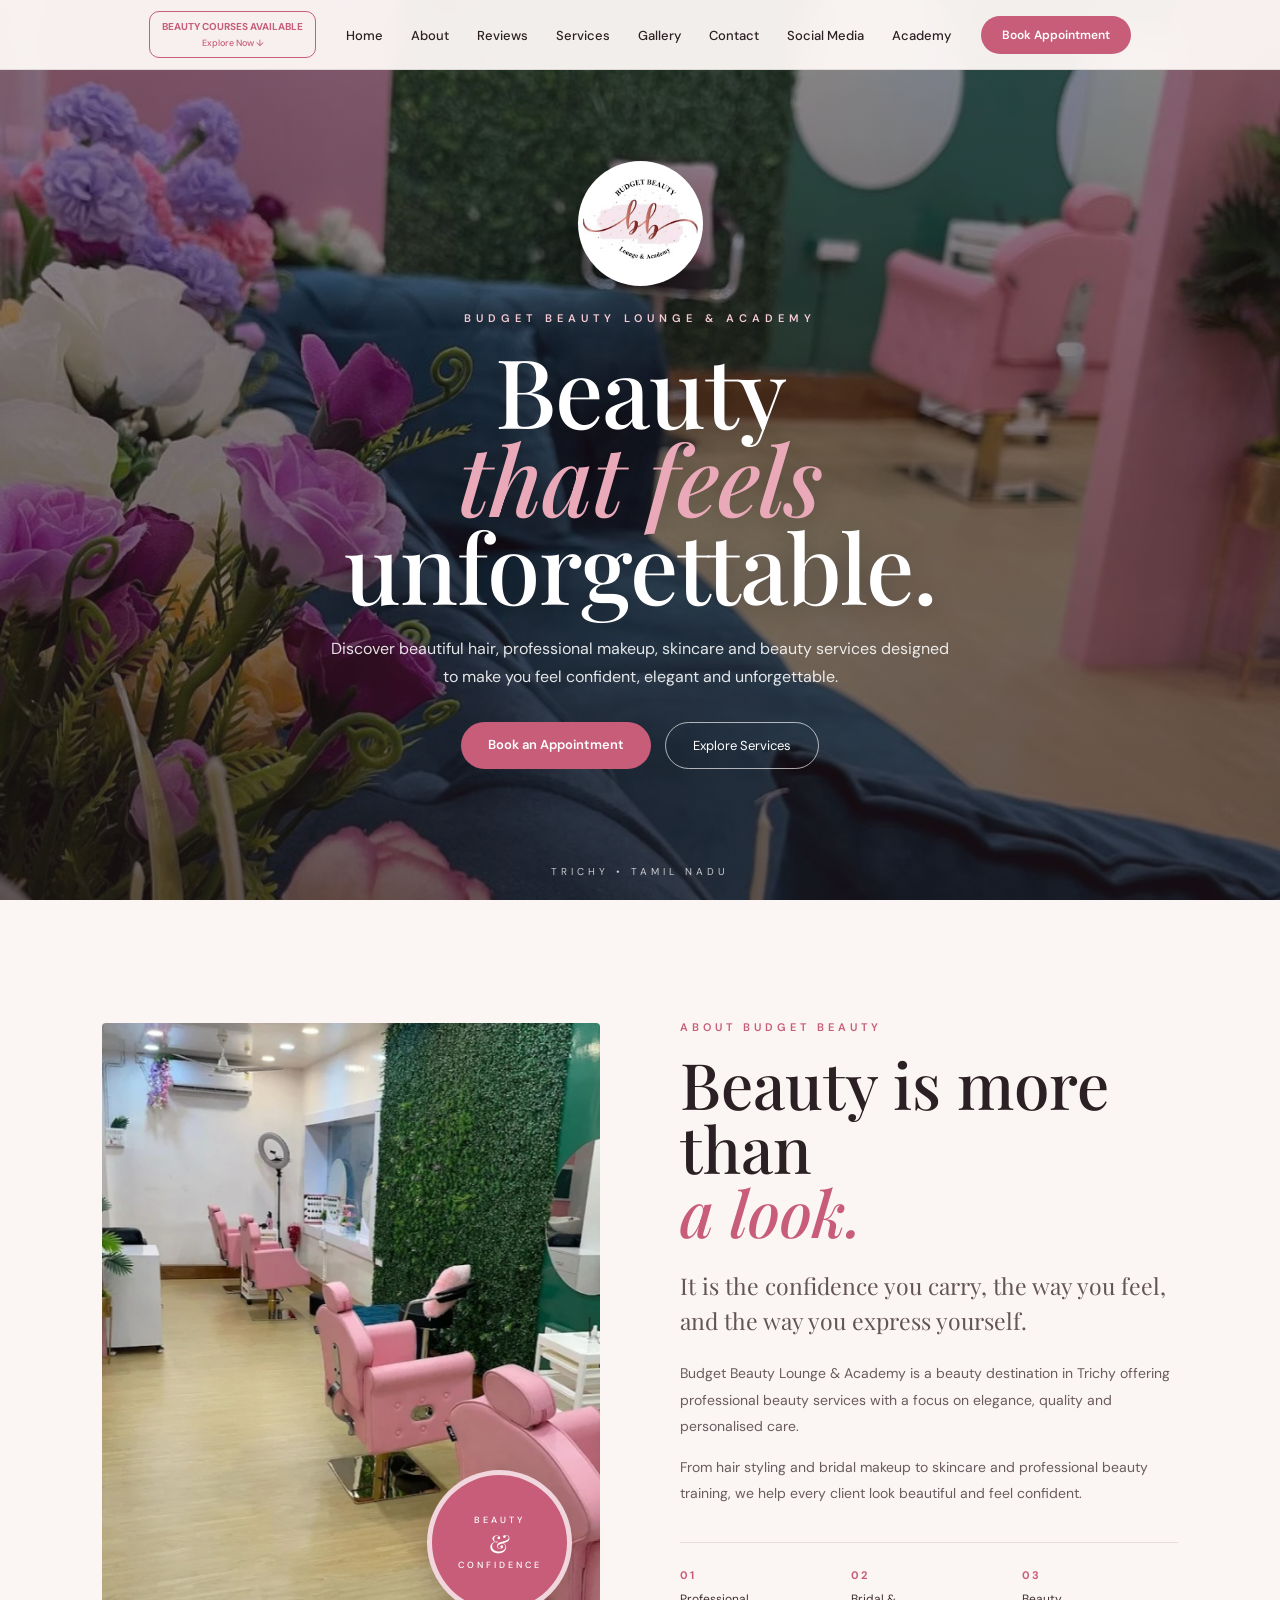
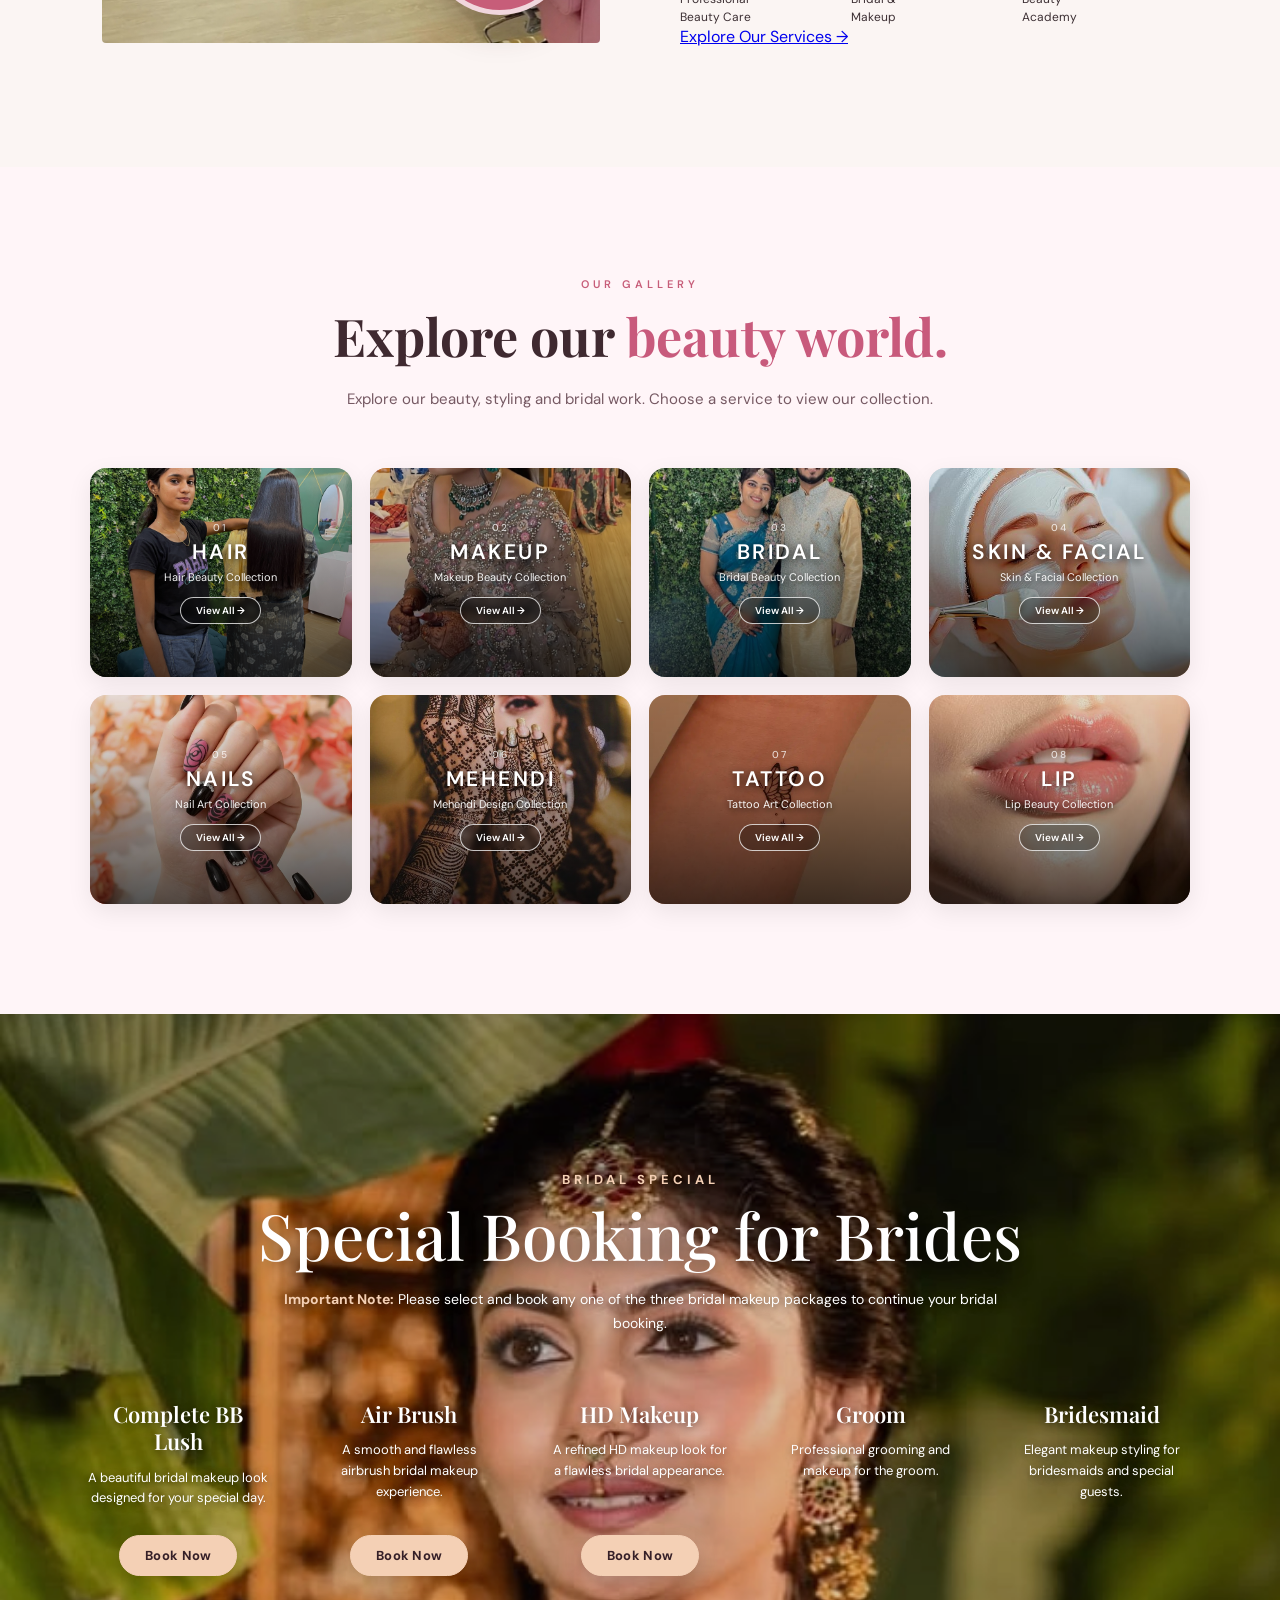
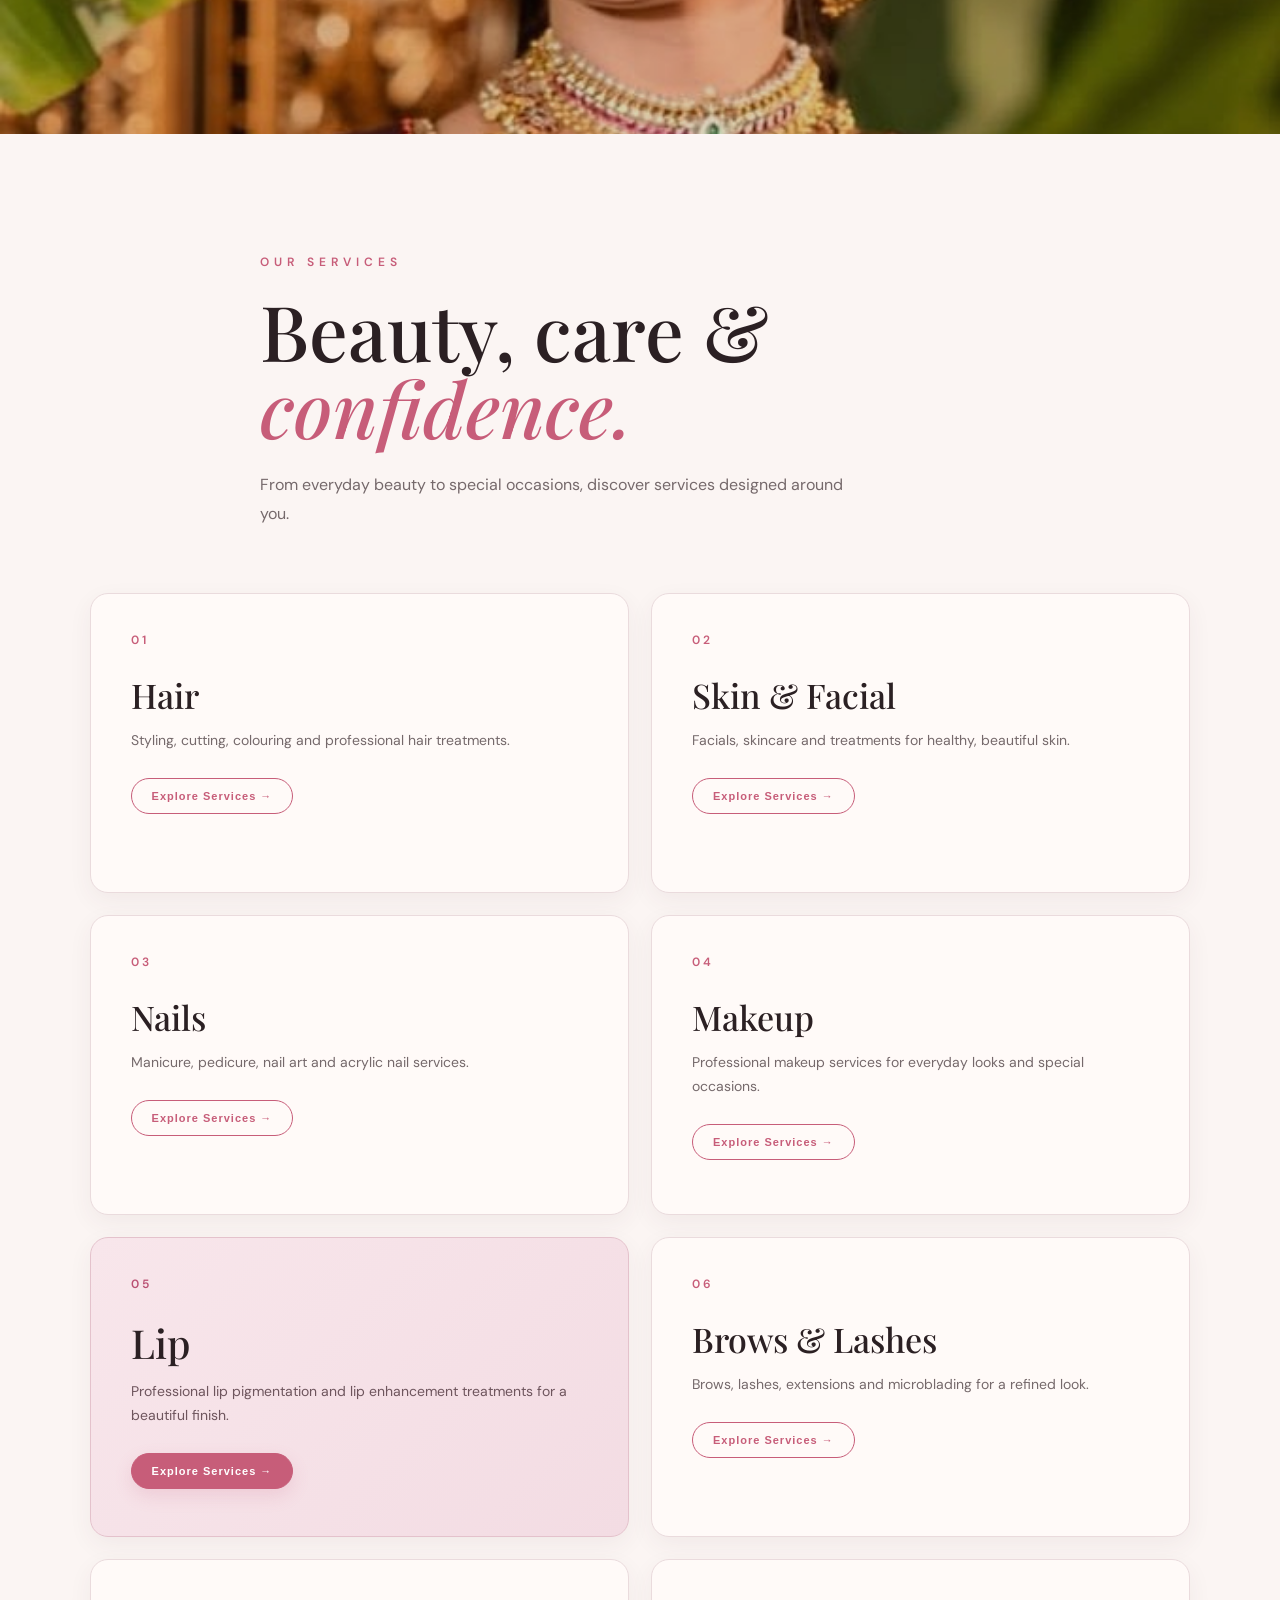
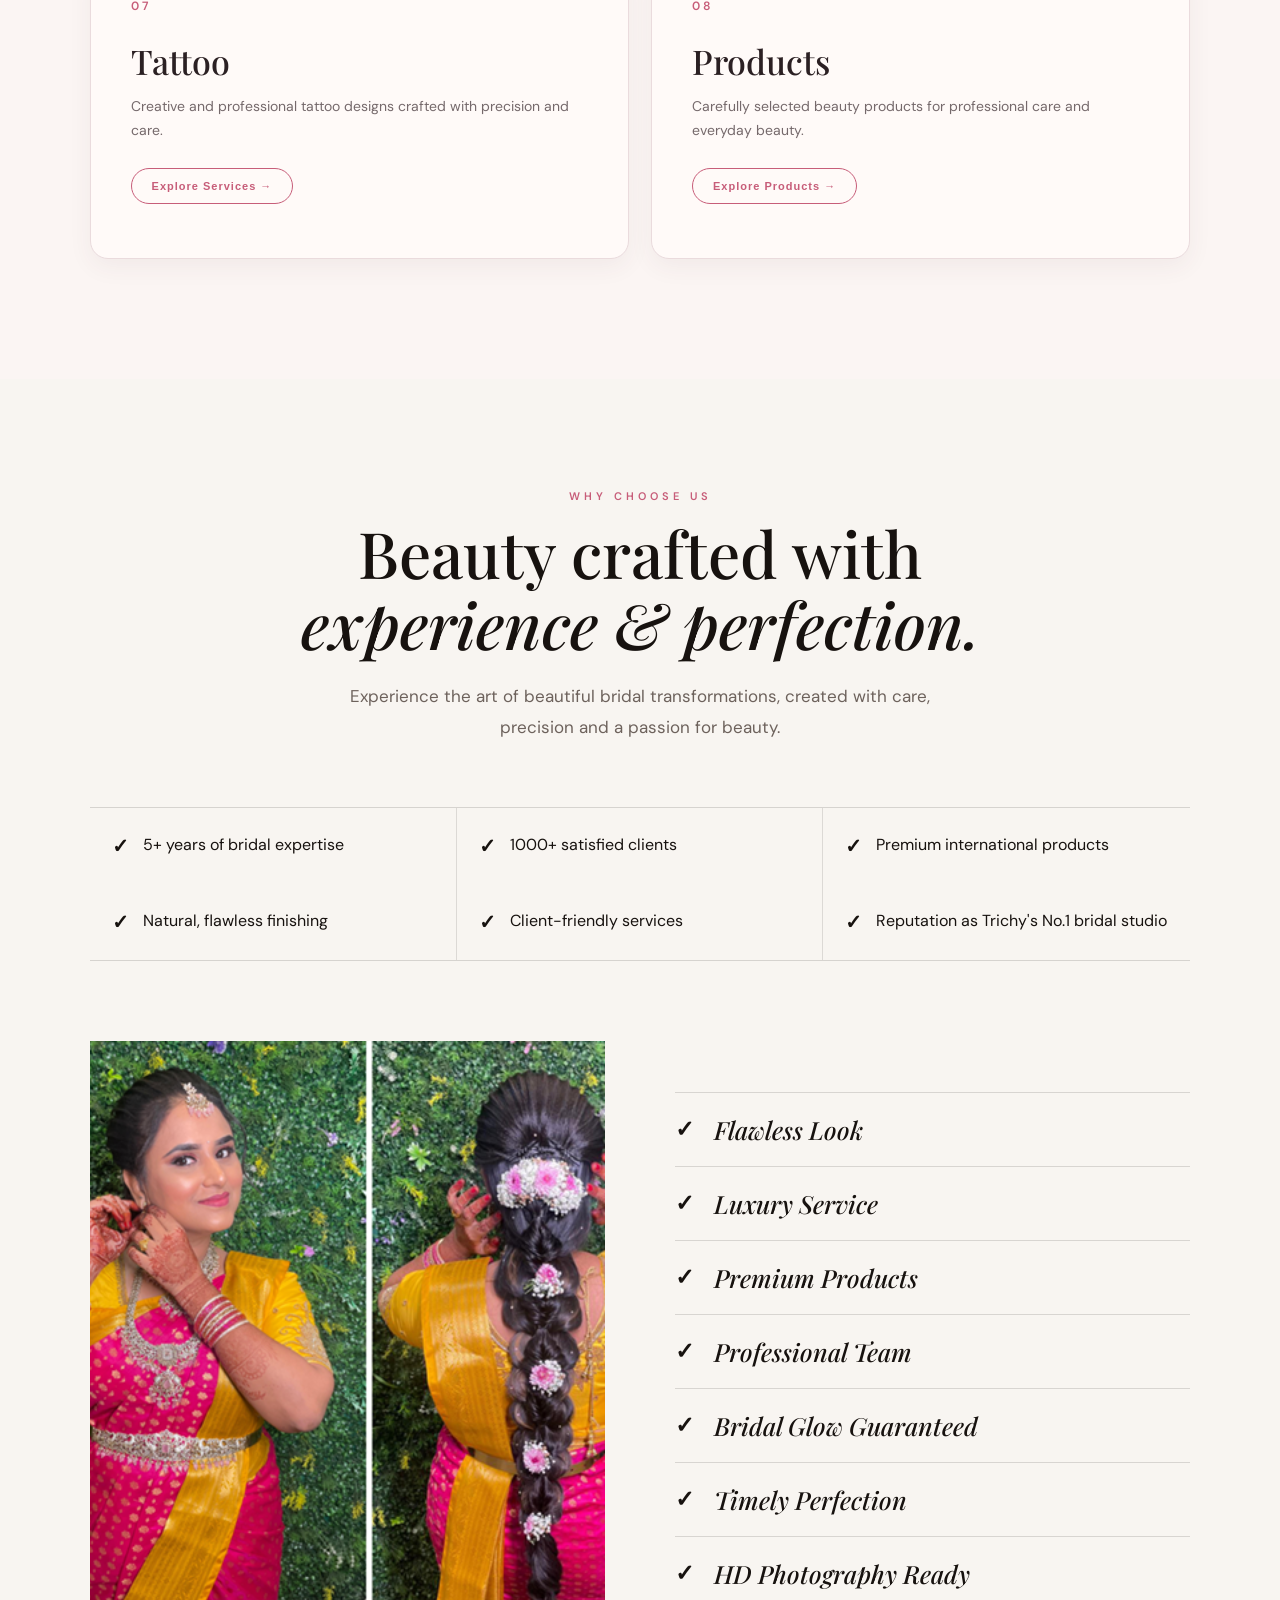
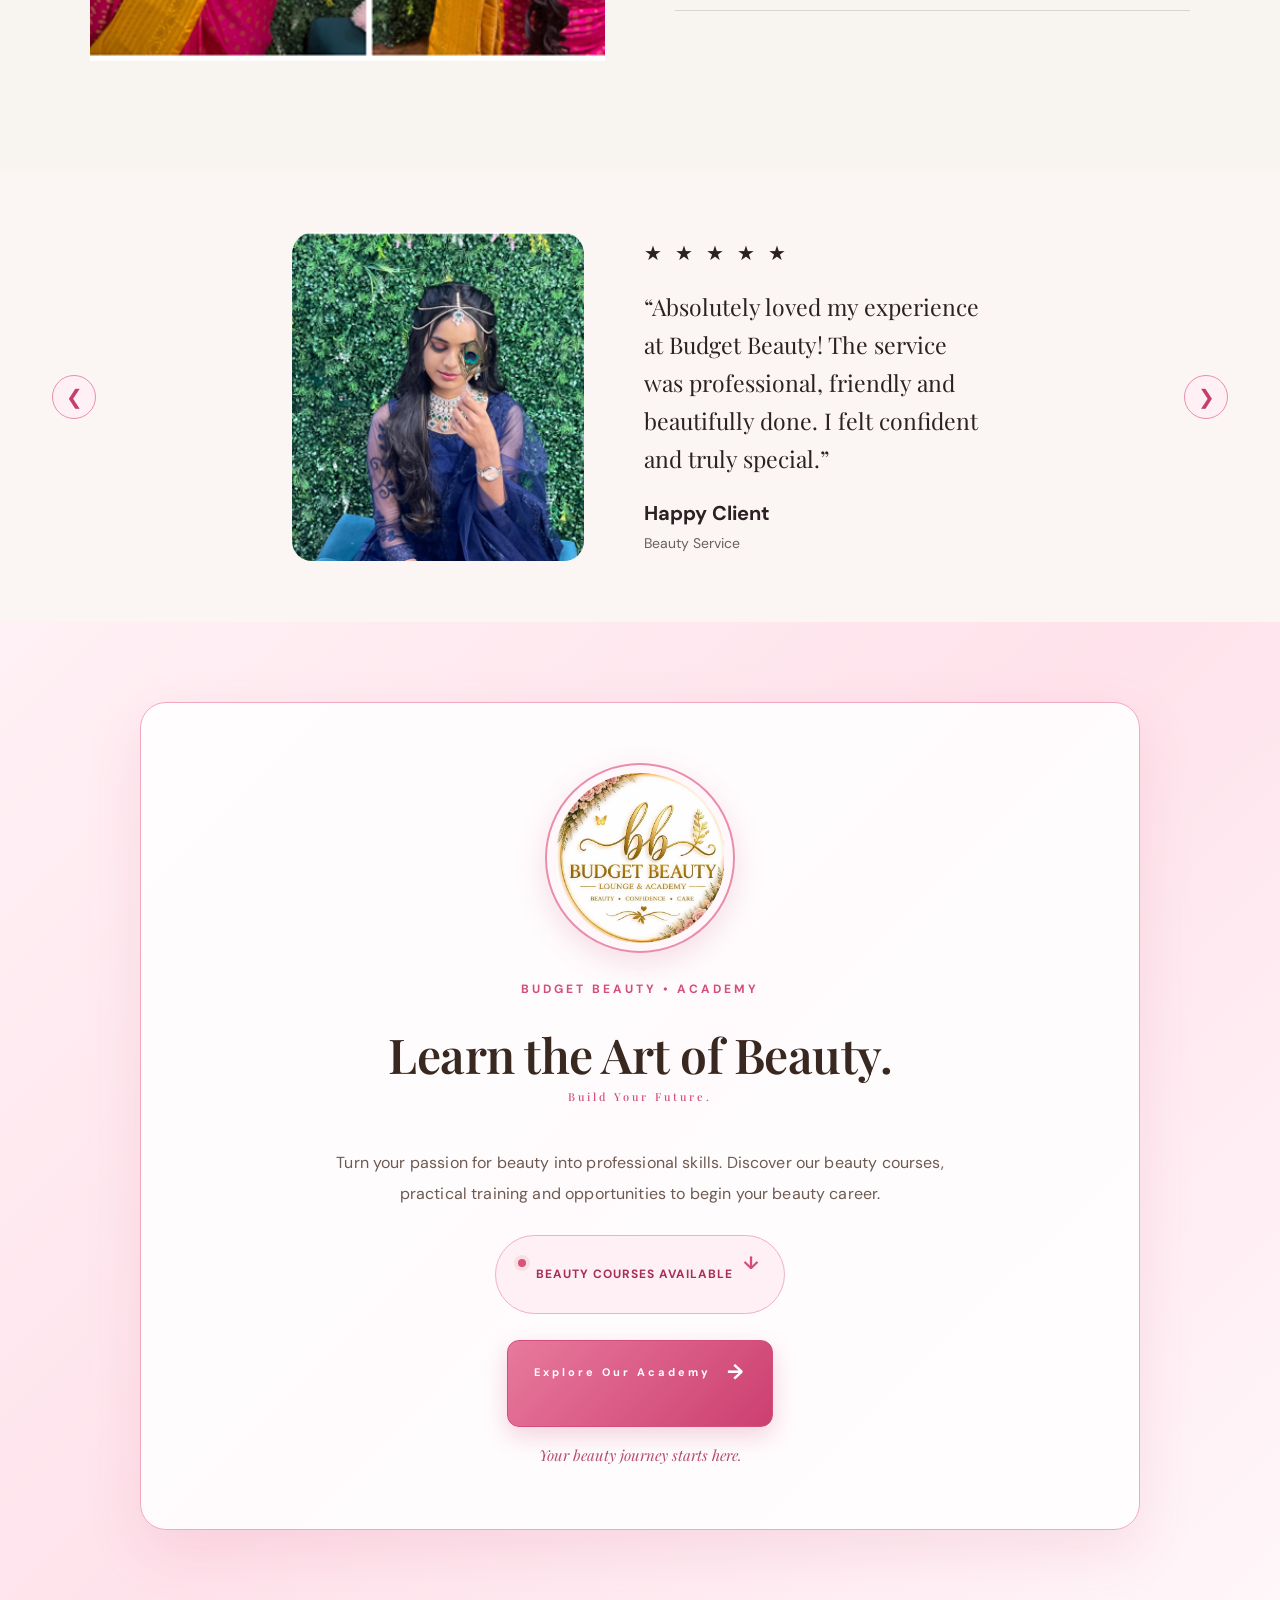
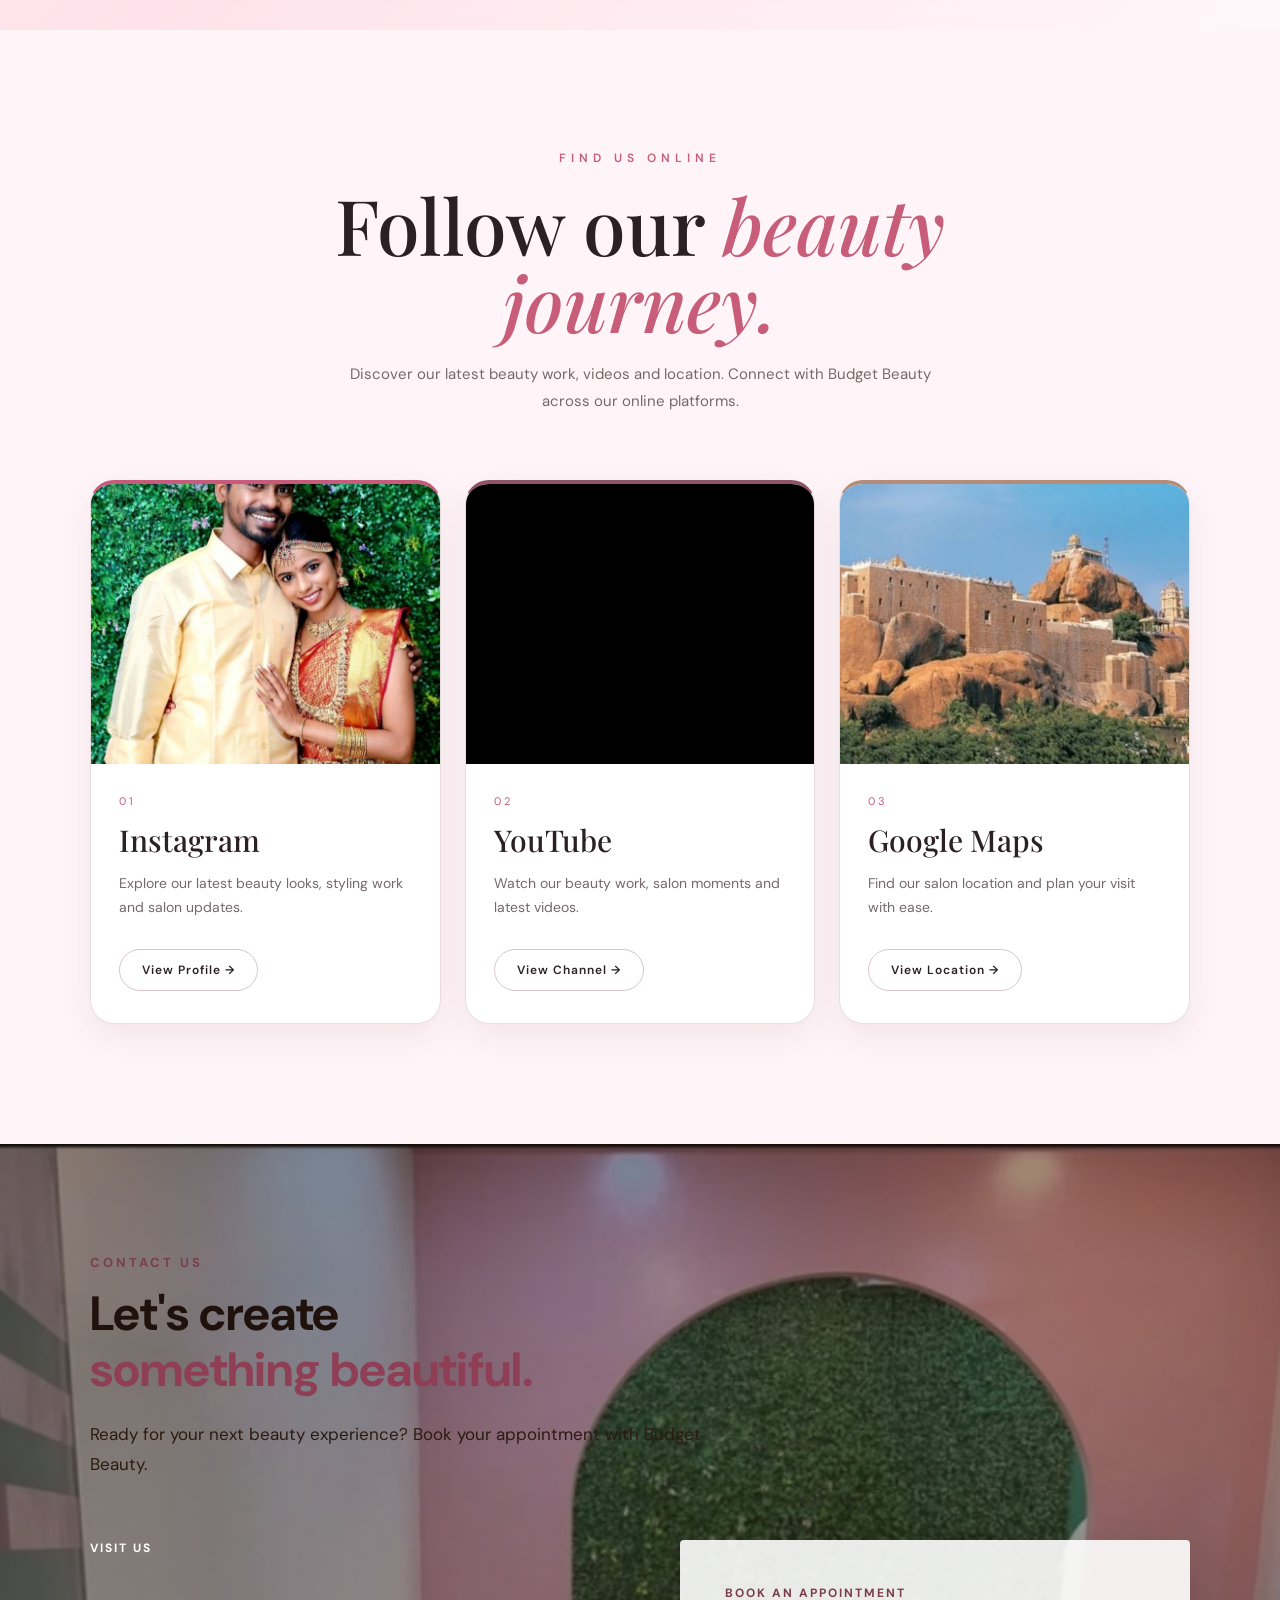
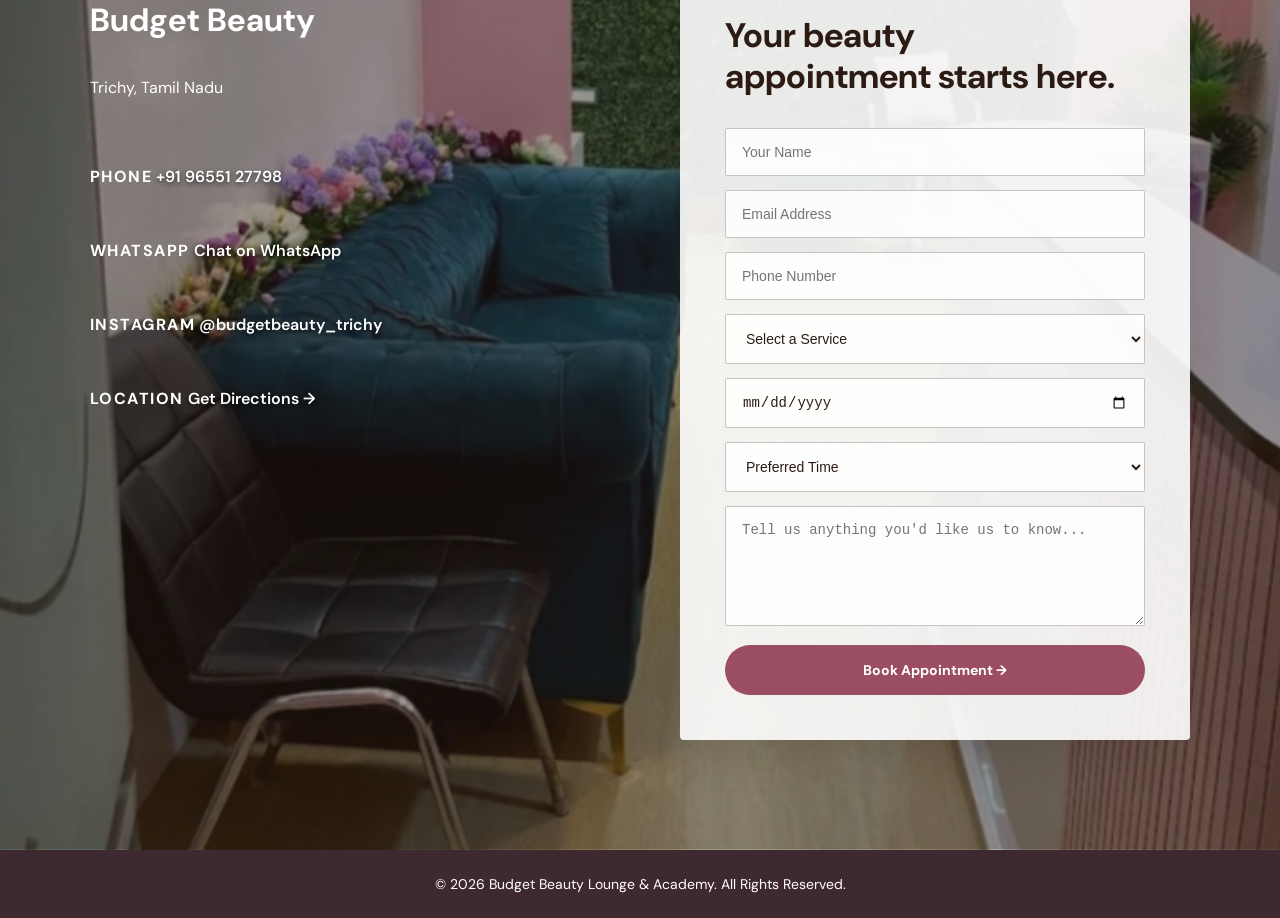
==== commit 9537040b: "Update bridal booking background and images" ====
--- a/index.html
+++ b/index.html
@@ -252,6 +252,633 @@
     </div>
 
 </section>
+<section id="gallery" class="gallery-section">
+
+    <!-- GALLERY HEADER -->
+
+    <div class="gallery-header">
+
+        <p class="section-label">
+            OUR GALLERY
+        </p>
+
+        <h2>
+            Explore our
+            <span>beauty world.</span>
+        </h2>
+
+        <p>
+            Explore our beauty, styling and bridal work.
+            Choose a service to view our collection.
+        </p>
+
+    </div>
+
+
+    <!-- =========================================
+         SERVICE CATEGORY CARDS
+    ========================================= -->
+
+    <div class="gallery-category-grid">
+
+
+        <!-- 01 HAIR -->
+
+        <div class="gallery-category-card">
+
+            <img
+                src="gallery1011.jpg"
+                alt="Budget Beauty Hair Services"
+            >
+
+            <div class="gallery-card-overlay">
+
+                <div class="gallery-card-content">
+
+                    <span class="gallery-number">
+                        01
+                    </span>
+
+                    <h3>
+                        HAIR
+                    </h3>
+
+                    <p>
+                        Hair Beauty Collection
+                    </p>
+
+                    <button
+                        type="button"
+                        onclick="openGalleryCategory('hair')"
+                    >
+                        View All →
+                    </button>
+
+                </div>
+
+            </div>
+
+        </div>
+
+
+        <!-- 02 MAKEUP -->
+
+        <div class="gallery-category-card">
+
+            <img
+                src="gallery2.jpg.jpeg"
+                alt="Budget Beauty Makeup"
+            >
+
+            <div class="gallery-card-overlay">
+
+                <div class="gallery-card-content">
+
+                    <span class="gallery-number">
+                        02
+                    </span>
+
+                    <h3>
+                        MAKEUP
+                    </h3>
+
+                    <p>
+                        Makeup Beauty Collection
+                    </p>
+
+                    <button
+                        type="button"
+                        onclick="openGalleryCategory('makeup')"
+                    >
+                        View All →
+                    </button>
+
+                </div>
+
+            </div>
+
+        </div>
+
+
+        <!-- 03 BRIDAL -->
+
+        <div class="gallery-category-card">
+
+            <img
+                src="gallery3.jpg.jpeg"
+                alt="Budget Beauty Bridal"
+            >
+
+            <div class="gallery-card-overlay">
+
+                <div class="gallery-card-content">
+
+                    <span class="gallery-number">
+                        03
+                    </span>
+
+                    <h3>
+                        BRIDAL
+                    </h3>
+
+                    <p>
+                        Bridal Beauty Collection
+                    </p>
+
+                    <button
+                        type="button"
+                        onclick="openGalleryCategory('bridal')"
+                    >
+                        View All →
+                    </button>
+
+                </div>
+
+            </div>
+
+        </div>
+
+
+        <!-- 04 SKIN & FACIAL -->
+
+        <div class="gallery-category-card">
+
+            <img
+                src="face.jpg"
+                alt="Budget Beauty Skin and Facial"
+            >
+
+            <div class="gallery-card-overlay">
+
+                <div class="gallery-card-content">
+
+                    <span class="gallery-number">
+                        04
+                    </span>
+
+                    <h3>
+                        SKIN & FACIAL
+                    </h3>
+
+                    <p>
+                        Skin & Facial Collection
+                    </p>
+
+                    <button
+                        type="button"
+                        onclick="openGalleryCategory('skin')"
+                    >
+                        View All →
+                    </button>
+
+                </div>
+
+            </div>
+
+        </div>
+<!-- 05 — NAILS -->
+<div class="gallery-category-card">
+    <img src="nail.jpg.jpg" alt="Nail Art">
+    <div class="gallery-card-overlay">
+        <div class="gallery-card-content">
+            <span class="gallery-number">05</span>
+            <h3>NAILS</h3>
+            <p>Nail Art Collection</p>
+            <button type="button" onclick="openGalleryCategory('nails')">
+                View All →
+            </button>
+        </div>
+    </div>
+</div>
+
+<!-- 06 — MEHENDI -->
+<div class="gallery-category-card">
+    <img src="mehandi.jpg.jpg" alt="Mehendi Designs">
+    <div class="gallery-card-overlay">
+        <div class="gallery-card-content">
+            <span class="gallery-number">06</span>
+            <h3>MEHENDI</h3>
+            <p>Mehendi Design Collection</p>
+            <button type="button" onclick="openGalleryCategory('mehendi')">
+                View All →
+            </button>
+        </div>
+    </div>
+</div>
+
+<!-- 07 — TATTOO -->
+<div class="gallery-category-card">
+    <img src="tattoh.jpg" alt="Tattoo Designs">
+    <div class="gallery-card-overlay">
+        <div class="gallery-card-content">
+            <span class="gallery-number">07</span>
+            <h3>TATTOO</h3>
+            <p>Tattoo Art Collection</p>
+            <button type="button" onclick="openGalleryCategory('tattoo')">
+                View All →
+            </button>
+        </div>
+    </div>
+</div>
+
+<!-- 08 — LIP -->
+<div class="gallery-category-card">
+    <img src="liph.jpg" alt="Lip Beauty">
+    <div class="gallery-card-overlay">
+        <div class="gallery-card-content">
+            <span class="gallery-number">08</span>
+            <h3>LIP</h3>
+            <p>Lip Beauty Collection</p>
+            <button type="button" onclick="openGalleryCategory('lip')">
+                View All →
+            </button>
+        </div>
+    </div>
+</div>
+
+
+
+
+       
+
+    
+
+  <!-- =========================================
+     FULL PAGE CATEGORY GALLERY
+========================================= -->
+
+<div class="gallery-full-page" id="galleryFullPage">
+
+    <!-- HEADER -->
+    <div class="gallery-full-header">
+
+        <button
+            type="button"
+            class="gallery-full-back"
+            onclick="closeGalleryCategory()">
+            ← Back to Gallery
+        </button>
+
+        <div class="gallery-full-title">
+            <p>OUR COLLECTION</p>
+
+            <h2 id="galleryFullTitle">
+                Hair Gallery
+            </h2>
+
+            <span id="galleryFullDescription">
+                Explore our hair beauty collection.
+            </span>
+        </div>
+
+    </div>
+
+
+    <!-- =========================================
+         01 — HAIR
+         YOUR EXISTING HAIR PHOTOS
+    ========================================== -->
+
+    <div
+        class="gallery-full-content"
+        id="full-gallery-hair">
+
+        <div class="full-gallery-photo">
+            <img src="gallery2.jpg" alt="Hair Styling">
+        </div>
+
+        <div class="full-gallery-photo">
+            <img src="gallary1.jpg" alt="Hair Beauty">
+        </div>
+
+        <div class="full-gallery-photo">
+            <img src="gallery3.jpg" alt="Hair Styling">
+        </div>
+
+        <div class="full-gallery-photo">
+            <img src="gallery41.jpg" alt="Hair Beauty">
+        </div>
+
+        <div class="full-gallery-photo">
+            <img src="gallery10.jpg" alt="Hair Styling">
+        </div>
+
+        <div class="full-gallery-photo">
+            <img src="gallery61.jpg" alt="Hair Beauty">
+        </div>
+
+        <div class="full-gallery-photo">
+            <img src="gallery71.jpg" alt="Hair Beauty">
+        </div>
+
+        <div class="full-gallery-photo">
+            <img src="gallery81.jpg" alt="Hair Beauty">
+        </div>
+
+        <div class="full-gallery-photo">
+            <img src="gallery91.jpg" alt="Hair Beauty">
+        </div>
+
+        <div class="full-gallery-photo">
+            <img src="gallery1011.jpg" alt="Hair Beauty">
+        </div>
+
+        <div class="full-gallery-photo">
+            <img src="gallery102.jpg" alt="Hair Beauty">
+        </div>
+
+        <div class="full-gallery-photo">
+            <img src="gallery103.jpg" alt="Hair Beauty">
+        </div>
+
+        <div class="full-gallery-photo">
+            <video controls playsinline>
+                <source src="videohair.mp4" type="video/mp4">
+            </video>
+        </div>
+
+        <div class="full-gallery-photo">
+            <img src="gallery105.jpg" alt="Hair Beauty">
+        </div>
+
+    </div>
+
+
+    <!-- =========================================
+         02 — MAKEUP
+         SAMPLE FILES
+    ========================================== -->
+
+    <div
+        class="gallery-full-content"
+        id="full-gallery-makeup">
+
+        <div class="full-gallery-photo">
+            <img src="makeup1.jpg" alt="Makeup">
+        </div>
+
+        <div class="full-gallery-photo">
+            <img src="makup2.jpg" alt="Makeup">
+        </div>
+
+        <div class="full-gallery-photo">
+            <img src="makup3.jpg" alt="Makeup">
+        </div>
+
+        <div class="full-gallery-photo">
+            <img src="makup5.jpg" alt="Makeup">
+        </div>
+        <div class="full-gallery-photo">
+            <img src="makup6.jpg" alt="Makeup">
+        </div>
+<div class="full-gallery-photo">
+            <img src="makup7.jpg" alt="Makeup">
+        </div>
+<div class="full-gallery-photo">
+            <img src="makup8.jpg" alt="Makeup">
+        </div>
+<div class="full-gallery-photo">
+            <img src="makup9.jpg" alt="Makeup">
+        </div>
+<div class="full-gallery-photo">
+            <img src="makup10.jpg" alt="Makeup">
+        </div>
+<div class="full-gallery-photo">
+            <img src="makup11.jpg" alt="Makeup">
+        </div>
+<div class="full-gallery-photo">
+            <img src="makup12.jpg" alt="Makeup">
+        </div>
+<div class="full-gallery-photo">
+            <img src="makup13.jpg" alt="Makeup">
+        </div>
+<div class="full-gallery-photo">
+            <img src="makup14.jpg" alt="Makeup">
+        </div>
+<div class="full-gallery-photo">
+            <img src="makup15.jpg" alt="Makeup">
+        </div>
+
+
+    </div>
+
+
+    <!-- =========================================
+         03 — BRIDAL
+         SAMPLE FILES
+    ========================================== -->
+
+    <div
+        class="gallery-full-content"
+        id="full-gallery-bridal">
+
+        <div class="full-gallery-photo">
+            <img src="bridal1.jpg" alt="Bridal Makeup">
+        </div>
+
+        <div class="full-gallery-photo">
+            <img src="bridal2.jpg" alt="Bridal Makeup">
+        </div>
+
+        <div class="full-gallery-photo">
+            <img src="bridal3.jpg" alt="Bridal Makeup">
+        </div>
+
+        <div class="full-gallery-photo">
+            <img src="bridal4.jpg" alt="Bridal Makeup">
+        </div>
+<div class="full-gallery-photo">
+            <img src="bridal5.jpg" alt="Bridal Makeup">
+        </div>
+        <div class="full-gallery-photo">
+            <img src="bridal6.jpg" alt="Bridal Makeup">
+        </div>
+        <div class="full-gallery-photo">
+            <img src="bridal7.jpg" alt="Bridal Makeup">
+        </div>
+        <div class="full-gallery-photo">
+            <img src="bridal8.jpg" alt="Bridal Makeup">
+        </div>
+        <div class="full-gallery-photo">
+            <img src="bridal9.jpg" alt="Bridal Makeup">
+        </div>
+        <div class="full-gallery-photo">
+            <img src="bridal10.jpg" alt="Bridal Makeup">
+        </div>
+        <div class="full-gallery-photo">
+            <img src="bridal11.jpg" alt="Bridal Makeup">
+        </div>
+        <div class="full-gallery-photo">
+            <img src="bridal12.jpg" alt="Bridal Makeup">
+        </div>
+        <div class="full-gallery-photo">
+            <img src="bridal13.jpg" alt="Bridal Makeup">
+        </div>
+        <div class="full-gallery-photo">
+            <img src="bridal14.jpg" alt="Bridal Makeup">
+        </div>
+        <div class="full-gallery-photo">
+            <img src="bridal16.jpg" alt="Bridal Makeup">
+        </div>
+        <div class="full-gallery-photo">
+            <img src="bridal17.jpg" alt="Bridal Makeup">
+        </div>
+        <div class="full-gallery-photo">
+            <img src="bridal18.jpg" alt="Bridal Makeup">
+        </div>
+        
+    </div>
+
+
+    <!-- =========================================
+         04 — SKIN & FACIAL
+         SAMPLE FILES
+    ========================================== -->
+
+    <div
+        class="gallery-full-content"
+        id="full-gallery-skin">
+
+        <div class="full-gallery-photo">
+            <img src="facial1.jpg" alt="Skin Care">
+        </div>
+
+        <div class="full-gallery-photo">
+            <img src="facial2.jpg" alt="Facial">
+        </div>
+
+        <div class="full-gallery-photo">
+            <img src="faciale.jpg" alt="Skin Treatment">
+        </div>
+
+        <div class="full-gallery-photo">
+            <img src="facial4.jpg" alt="Facial Treatment">
+        </div>
+ <div class="full-gallery-photo">
+            <img src="facial5.jpg" alt="Facial Treatment">
+        </div> 
+        <div class="full-gallery-photo">
+            <img src="facial6.jpg" alt="Facial Treatment">
+        </div>
+         <div class="full-gallery-photo">
+            <img src="facial7.jpg" alt="Facial Treatment">
+        </div> 
+        <div class="full-gallery-photo">
+            <img src="facial8.jpg" alt="Facial Treatment">
+        </div> 
+        <div class="full-gallery-photo">
+            <img src="facial9.jpg" alt="Facial Treatment">
+        </div>
+
+    </div>
+
+
+<!-- 05 — NAILS -->
+<div class="gallery-full-content" id="full-gallery-nails">
+    <div class="full-gallery-photo">
+        <img src="nail1.jpg" alt="Nail Art Design">
+    </div>
+    <div class="full-gallery-photo">
+        <img src="nail2.jpg" alt="Nail Art Design">
+    </div>
+    <div class="full-gallery-photo">
+        <img src="nail3.jpg" alt="Nail Art Design">
+    </div>
+    <div class="full-gallery-photo">
+        <img src="nail5.jpg" alt="Nail Art Design">
+    </div>
+    <div class="full-gallery-photo">
+        <img src="nail6.jpg" alt="Nail Art Design">
+    </div>
+    <div class="full-gallery-photo">
+        <img src="nail7.jpg" alt="Nail Art Design">
+    </div>
+    <div class="full-gallery-photo">
+        <img src="nail8.jpg" alt="Nail Art Design">
+    </div>
+    <div class="full-gallery-photo">
+        <img src="nail9.jpg" alt="Nail Art Design">
+    </div>
+    <div class="full-gallery-photo">
+        <img src="nail10.jpg" alt="Nail Art Design">
+    </div>
+
+</div>
+
+<!-- 06 — MEHENDI -->
+<div class="gallery-full-content" id="full-gallery-mehendi">
+    <div class="full-gallery-photo">
+        <img src="mega1.jpg" alt="Mehendi Design">
+    </div>
+    <div class="full-gallery-photo">
+        <img src="mega2.jpg" alt="Mehendi Design">
+    </div>
+    <div class="full-gallery-photo">
+        <img src="mega3.jpg" alt="Mehendi Design">
+    </div>
+    <div class="full-gallery-photo">
+        <img src="mega4.jpg" alt="Mehendi Design">
+    </div>
+    <div class="full-gallery-photo">
+        <img src="mega5.jpg" alt="Mehendi Design">
+    </div>
+    <div class="full-gallery-photo">
+        <img src="mega6.jpg" alt="Mehendi Design">
+    </div>
+    <div class="full-gallery-photo">
+        <img src="mega7.jpg" alt="Mehendi Design">
+    </div>
+    <div class="full-gallery-photo">
+        <img src="mega8.jpg" alt="Mehendi Design">
+    </div>
+    <div class="full-gallery-photo">
+        <img src="mega9.jpg" alt="Mehendi Design">
+    </div>
+    <div class="full-gallery-photo">
+        <img src="mega10.jpg" alt="Mehendi Design">
+    </div>
+
+</div>
+
+<!-- 07 — TATTOO -->
+<div class="gallery-full-content" id="full-gallery-tattoo">
+    <div class="full-gallery-photo">
+        <img src="tatto1.jpg" alt="Tattoo Design">
+    </div>
+    <div class="full-gallery-photo">
+        <img src="tatto2.jpg" alt="Tattoo Design">
+    </div>
+    <div class="full-gallery-photo">
+        <img src="tatto3.jpg" alt="Tattoo Design">
+    </div>
+    <div class="full-gallery-photo">
+        <img src="tatto4.jpg" alt="Tattoo Design">
+    </div>
+    <div class="full-gallery-photo">
+        <img src="tatoo5.jpg" alt="Tattoo Design">
+    </div>
+     <div class="full-gallery-photo">
+        <img src="tatto6.jpg" alt="Tattoo Design">
+    </div>
+</div>
+
+<!-- 08 — LIP -->
+<div class="gallery-full-content" id="full-gallery-lip">
+    <div class="full-gallery-photo">
+        <img src="lip.jpg" alt="Lip Beauty Treatment">
+    </div>
+    <div class="full-gallery-photo">
+        <img src="lip1.jpg" alt="Lip Beauty Treatment">
+    </div>
+    <div class="full-gallery-photo">
+        <img src="lip2.jpg" alt="Lip Beauty Treatment">
+    </div>
+    <div class="full-gallery-photo">
+        <img src="lip8.jpg" alt="Lip Beauty Treatment">
+    </div>
+</div>
+
+</section>
 <!-- =========================
      BRIDAL SPECIAL BOOKING
 ========================= -->
@@ -721,639 +1348,6 @@
 </section>
 
 
-
-
-   <!-- =========================================
-     BUDGET BEAUTY GALLERY
-========================================= -->
-
-<section id="gallery" class="gallery-section">
-
-    <!-- GALLERY HEADER -->
-
-    <div class="gallery-header">
-
-        <p class="section-label">
-            OUR GALLERY
-        </p>
-
-        <h2>
-            Explore our
-            <span>beauty world.</span>
-        </h2>
-
-        <p>
-            Explore our beauty, styling and bridal work.
-            Choose a service to view our collection.
-        </p>
-
-    </div>
-
-
-    <!-- =========================================
-         SERVICE CATEGORY CARDS
-    ========================================= -->
-
-    <div class="gallery-category-grid">
-
-
-        <!-- 01 HAIR -->
-
-        <div class="gallery-category-card">
-
-            <img
-                src="gallery1011.jpg"
-                alt="Budget Beauty Hair Services"
-            >
-
-            <div class="gallery-card-overlay">
-
-                <div class="gallery-card-content">
-
-                    <span class="gallery-number">
-                        01
-                    </span>
-
-                    <h3>
-                        HAIR
-                    </h3>
-
-                    <p>
-                        Hair Beauty Collection
-                    </p>
-
-                    <button
-                        type="button"
-                        onclick="openGalleryCategory('hair')"
-                    >
-                        View All →
-                    </button>
-
-                </div>
-
-            </div>
-
-        </div>
-
-
-        <!-- 02 MAKEUP -->
-
-        <div class="gallery-category-card">
-
-            <img
-                src="gallery2.jpg.jpeg"
-                alt="Budget Beauty Makeup"
-            >
-
-            <div class="gallery-card-overlay">
-
-                <div class="gallery-card-content">
-
-                    <span class="gallery-number">
-                        02
-                    </span>
-
-                    <h3>
-                        MAKEUP
-                    </h3>
-
-                    <p>
-                        Makeup Beauty Collection
-                    </p>
-
-                    <button
-                        type="button"
-                        onclick="openGalleryCategory('makeup')"
-                    >
-                        View All →
-                    </button>
-
-                </div>
-
-            </div>
-
-        </div>
-
-
-        <!-- 03 BRIDAL -->
-
-        <div class="gallery-category-card">
-
-            <img
-                src="gallery3.jpg.jpeg"
-                alt="Budget Beauty Bridal"
-            >
-
-            <div class="gallery-card-overlay">
-
-                <div class="gallery-card-content">
-
-                    <span class="gallery-number">
-                        03
-                    </span>
-
-                    <h3>
-                        BRIDAL
-                    </h3>
-
-                    <p>
-                        Bridal Beauty Collection
-                    </p>
-
-                    <button
-                        type="button"
-                        onclick="openGalleryCategory('bridal')"
-                    >
-                        View All →
-                    </button>
-
-                </div>
-
-            </div>
-
-        </div>
-
-
-        <!-- 04 SKIN & FACIAL -->
-
-        <div class="gallery-category-card">
-
-            <img
-                src="face.jpg"
-                alt="Budget Beauty Skin and Facial"
-            >
-
-            <div class="gallery-card-overlay">
-
-                <div class="gallery-card-content">
-
-                    <span class="gallery-number">
-                        04
-                    </span>
-
-                    <h3>
-                        SKIN & FACIAL
-                    </h3>
-
-                    <p>
-                        Skin & Facial Collection
-                    </p>
-
-                    <button
-                        type="button"
-                        onclick="openGalleryCategory('skin')"
-                    >
-                        View All →
-                    </button>
-
-                </div>
-
-            </div>
-
-        </div>
-<!-- 05 — NAILS -->
-<div class="gallery-category-card">
-    <img src="nail.jpg.jpg" alt="Nail Art">
-    <div class="gallery-card-overlay">
-        <div class="gallery-card-content">
-            <span class="gallery-number">05</span>
-            <h3>NAILS</h3>
-            <p>Nail Art Collection</p>
-            <button type="button" onclick="openGalleryCategory('nails')">
-                View All →
-            </button>
-        </div>
-    </div>
-</div>
-
-<!-- 06 — MEHENDI -->
-<div class="gallery-category-card">
-    <img src="mehandi.jpg.jpg" alt="Mehendi Designs">
-    <div class="gallery-card-overlay">
-        <div class="gallery-card-content">
-            <span class="gallery-number">06</span>
-            <h3>MEHENDI</h3>
-            <p>Mehendi Design Collection</p>
-            <button type="button" onclick="openGalleryCategory('mehendi')">
-                View All →
-            </button>
-        </div>
-    </div>
-</div>
-
-<!-- 07 — TATTOO -->
-<div class="gallery-category-card">
-    <img src="tattoh.jpg" alt="Tattoo Designs">
-    <div class="gallery-card-overlay">
-        <div class="gallery-card-content">
-            <span class="gallery-number">07</span>
-            <h3>TATTOO</h3>
-            <p>Tattoo Art Collection</p>
-            <button type="button" onclick="openGalleryCategory('tattoo')">
-                View All →
-            </button>
-        </div>
-    </div>
-</div>
-
-<!-- 08 — LIP -->
-<div class="gallery-category-card">
-    <img src="liph.jpg" alt="Lip Beauty">
-    <div class="gallery-card-overlay">
-        <div class="gallery-card-content">
-            <span class="gallery-number">08</span>
-            <h3>LIP</h3>
-            <p>Lip Beauty Collection</p>
-            <button type="button" onclick="openGalleryCategory('lip')">
-                View All →
-            </button>
-        </div>
-    </div>
-</div>
-
-
-
-
-       
-
-    
-
-  <!-- =========================================
-     FULL PAGE CATEGORY GALLERY
-========================================= -->
-
-<div class="gallery-full-page" id="galleryFullPage">
-
-    <!-- HEADER -->
-    <div class="gallery-full-header">
-
-        <button
-            type="button"
-            class="gallery-full-back"
-            onclick="closeGalleryCategory()">
-            ← Back to Gallery
-        </button>
-
-        <div class="gallery-full-title">
-            <p>OUR COLLECTION</p>
-
-            <h2 id="galleryFullTitle">
-                Hair Gallery
-            </h2>
-
-            <span id="galleryFullDescription">
-                Explore our hair beauty collection.
-            </span>
-        </div>
-
-    </div>
-
-
-    <!-- =========================================
-         01 — HAIR
-         YOUR EXISTING HAIR PHOTOS
-    ========================================== -->
-
-    <div
-        class="gallery-full-content"
-        id="full-gallery-hair">
-
-        <div class="full-gallery-photo">
-            <img src="gallery2.jpg" alt="Hair Styling">
-        </div>
-
-        <div class="full-gallery-photo">
-            <img src="gallary1.jpg" alt="Hair Beauty">
-        </div>
-
-        <div class="full-gallery-photo">
-            <img src="gallery3.jpg" alt="Hair Styling">
-        </div>
-
-        <div class="full-gallery-photo">
-            <img src="gallery41.jpg" alt="Hair Beauty">
-        </div>
-
-        <div class="full-gallery-photo">
-            <img src="gallery10.jpg" alt="Hair Styling">
-        </div>
-
-        <div class="full-gallery-photo">
-            <img src="gallery61.jpg" alt="Hair Beauty">
-        </div>
-
-        <div class="full-gallery-photo">
-            <img src="gallery71.jpg" alt="Hair Beauty">
-        </div>
-
-        <div class="full-gallery-photo">
-            <img src="gallery81.jpg" alt="Hair Beauty">
-        </div>
-
-        <div class="full-gallery-photo">
-            <img src="gallery91.jpg" alt="Hair Beauty">
-        </div>
-
-        <div class="full-gallery-photo">
-            <img src="gallery1011.jpg" alt="Hair Beauty">
-        </div>
-
-        <div class="full-gallery-photo">
-            <img src="gallery102.jpg" alt="Hair Beauty">
-        </div>
-
-        <div class="full-gallery-photo">
-            <img src="gallery103.jpg" alt="Hair Beauty">
-        </div>
-
-        <div class="full-gallery-photo">
-            <video controls playsinline>
-                <source src="videohair.mp4" type="video/mp4">
-            </video>
-        </div>
-
-        <div class="full-gallery-photo">
-            <img src="gallery105.jpg" alt="Hair Beauty">
-        </div>
-
-    </div>
-
-
-    <!-- =========================================
-         02 — MAKEUP
-         SAMPLE FILES
-    ========================================== -->
-
-    <div
-        class="gallery-full-content"
-        id="full-gallery-makeup">
-
-        <div class="full-gallery-photo">
-            <img src="makeup1.jpg" alt="Makeup">
-        </div>
-
-        <div class="full-gallery-photo">
-            <img src="makup2.jpg" alt="Makeup">
-        </div>
-
-        <div class="full-gallery-photo">
-            <img src="makup3.jpg" alt="Makeup">
-        </div>
-
-        <div class="full-gallery-photo">
-            <img src="makup5.jpg" alt="Makeup">
-        </div>
-        <div class="full-gallery-photo">
-            <img src="makup6.jpg" alt="Makeup">
-        </div>
-<div class="full-gallery-photo">
-            <img src="makup7.jpg" alt="Makeup">
-        </div>
-<div class="full-gallery-photo">
-            <img src="makup8.jpg" alt="Makeup">
-        </div>
-<div class="full-gallery-photo">
-            <img src="makup9.jpg" alt="Makeup">
-        </div>
-<div class="full-gallery-photo">
-            <img src="makup10.jpg" alt="Makeup">
-        </div>
-<div class="full-gallery-photo">
-            <img src="makup11.jpg" alt="Makeup">
-        </div>
-<div class="full-gallery-photo">
-            <img src="makup12.jpg" alt="Makeup">
-        </div>
-<div class="full-gallery-photo">
-            <img src="makup13.jpg" alt="Makeup">
-        </div>
-<div class="full-gallery-photo">
-            <img src="makup14.jpg" alt="Makeup">
-        </div>
-<div class="full-gallery-photo">
-            <img src="makup15.jpg" alt="Makeup">
-        </div>
-
-
-    </div>
-
-
-    <!-- =========================================
-         03 — BRIDAL
-         SAMPLE FILES
-    ========================================== -->
-
-    <div
-        class="gallery-full-content"
-        id="full-gallery-bridal">
-
-        <div class="full-gallery-photo">
-            <img src="bridal1.jpg" alt="Bridal Makeup">
-        </div>
-
-        <div class="full-gallery-photo">
-            <img src="bridal2.jpg" alt="Bridal Makeup">
-        </div>
-
-        <div class="full-gallery-photo">
-            <img src="bridal3.jpg" alt="Bridal Makeup">
-        </div>
-
-        <div class="full-gallery-photo">
-            <img src="bridal4.jpg" alt="Bridal Makeup">
-        </div>
-<div class="full-gallery-photo">
-            <img src="bridal5.jpg" alt="Bridal Makeup">
-        </div>
-        <div class="full-gallery-photo">
-            <img src="bridal6.jpg" alt="Bridal Makeup">
-        </div>
-        <div class="full-gallery-photo">
-            <img src="bridal7.jpg" alt="Bridal Makeup">
-        </div>
-        <div class="full-gallery-photo">
-            <img src="bridal8.jpg" alt="Bridal Makeup">
-        </div>
-        <div class="full-gallery-photo">
-            <img src="bridal9.jpg" alt="Bridal Makeup">
-        </div>
-        <div class="full-gallery-photo">
-            <img src="bridal10.jpg" alt="Bridal Makeup">
-        </div>
-        <div class="full-gallery-photo">
-            <img src="bridal11.jpg" alt="Bridal Makeup">
-        </div>
-        <div class="full-gallery-photo">
-            <img src="bridal12.jpg" alt="Bridal Makeup">
-        </div>
-        <div class="full-gallery-photo">
-            <img src="bridal13.jpg" alt="Bridal Makeup">
-        </div>
-        <div class="full-gallery-photo">
-            <img src="bridal14.jpg" alt="Bridal Makeup">
-        </div>
-        <div class="full-gallery-photo">
-            <img src="bridal16.jpg" alt="Bridal Makeup">
-        </div>
-        <div class="full-gallery-photo">
-            <img src="bridal17.jpg" alt="Bridal Makeup">
-        </div>
-        <div class="full-gallery-photo">
-            <img src="bridal18.jpg" alt="Bridal Makeup">
-        </div>
-        
-    </div>
-
-
-    <!-- =========================================
-         04 — SKIN & FACIAL
-         SAMPLE FILES
-    ========================================== -->
-
-    <div
-        class="gallery-full-content"
-        id="full-gallery-skin">
-
-        <div class="full-gallery-photo">
-            <img src="facial1.jpg" alt="Skin Care">
-        </div>
-
-        <div class="full-gallery-photo">
-            <img src="facial2.jpg" alt="Facial">
-        </div>
-
-        <div class="full-gallery-photo">
-            <img src="faciale.jpg" alt="Skin Treatment">
-        </div>
-
-        <div class="full-gallery-photo">
-            <img src="facial4.jpg" alt="Facial Treatment">
-        </div>
- <div class="full-gallery-photo">
-            <img src="facial5.jpg" alt="Facial Treatment">
-        </div> 
-        <div class="full-gallery-photo">
-            <img src="facial6.jpg" alt="Facial Treatment">
-        </div>
-         <div class="full-gallery-photo">
-            <img src="facial7.jpg" alt="Facial Treatment">
-        </div> 
-        <div class="full-gallery-photo">
-            <img src="facial8.jpg" alt="Facial Treatment">
-        </div> 
-        <div class="full-gallery-photo">
-            <img src="facial9.jpg" alt="Facial Treatment">
-        </div>
-
-    </div>
-
-
-<!-- 05 — NAILS -->
-<div class="gallery-full-content" id="full-gallery-nails">
-    <div class="full-gallery-photo">
-        <img src="nail1.jpg" alt="Nail Art Design">
-    </div>
-    <div class="full-gallery-photo">
-        <img src="nail2.jpg" alt="Nail Art Design">
-    </div>
-    <div class="full-gallery-photo">
-        <img src="nail3.jpg" alt="Nail Art Design">
-    </div>
-    <div class="full-gallery-photo">
-        <img src="nail5.jpg" alt="Nail Art Design">
-    </div>
-    <div class="full-gallery-photo">
-        <img src="nail6.jpg" alt="Nail Art Design">
-    </div>
-    <div class="full-gallery-photo">
-        <img src="nail7.jpg" alt="Nail Art Design">
-    </div>
-    <div class="full-gallery-photo">
-        <img src="nail8.jpg" alt="Nail Art Design">
-    </div>
-    <div class="full-gallery-photo">
-        <img src="nail9.jpg" alt="Nail Art Design">
-    </div>
-    <div class="full-gallery-photo">
-        <img src="nail10.jpg" alt="Nail Art Design">
-    </div>
-
-</div>
-
-<!-- 06 — MEHENDI -->
-<div class="gallery-full-content" id="full-gallery-mehendi">
-    <div class="full-gallery-photo">
-        <img src="mega1.jpg" alt="Mehendi Design">
-    </div>
-    <div class="full-gallery-photo">
-        <img src="mega2.jpg" alt="Mehendi Design">
-    </div>
-    <div class="full-gallery-photo">
-        <img src="mega3.jpg" alt="Mehendi Design">
-    </div>
-    <div class="full-gallery-photo">
-        <img src="mega4.jpg" alt="Mehendi Design">
-    </div>
-    <div class="full-gallery-photo">
-        <img src="mega5.jpg" alt="Mehendi Design">
-    </div>
-    <div class="full-gallery-photo">
-        <img src="mega6.jpg" alt="Mehendi Design">
-    </div>
-    <div class="full-gallery-photo">
-        <img src="mega7.jpg" alt="Mehendi Design">
-    </div>
-    <div class="full-gallery-photo">
-        <img src="mega8.jpg" alt="Mehendi Design">
-    </div>
-    <div class="full-gallery-photo">
-        <img src="mega9.jpg" alt="Mehendi Design">
-    </div>
-    <div class="full-gallery-photo">
-        <img src="mega10.jpg" alt="Mehendi Design">
-    </div>
-
-</div>
-
-<!-- 07 — TATTOO -->
-<div class="gallery-full-content" id="full-gallery-tattoo">
-    <div class="full-gallery-photo">
-        <img src="tatto1.jpg" alt="Tattoo Design">
-    </div>
-    <div class="full-gallery-photo">
-        <img src="tatto2.jpg" alt="Tattoo Design">
-    </div>
-    <div class="full-gallery-photo">
-        <img src="tatto3.jpg" alt="Tattoo Design">
-    </div>
-    <div class="full-gallery-photo">
-        <img src="tatto4.jpg" alt="Tattoo Design">
-    </div>
-    <div class="full-gallery-photo">
-        <img src="tatoo5.jpg" alt="Tattoo Design">
-    </div>
-     <div class="full-gallery-photo">
-        <img src="tatto6.jpg" alt="Tattoo Design">
-    </div>
-</div>
-
-<!-- 08 — LIP -->
-<div class="gallery-full-content" id="full-gallery-lip">
-    <div class="full-gallery-photo">
-        <img src="lip.jpg" alt="Lip Beauty Treatment">
-    </div>
-    <div class="full-gallery-photo">
-        <img src="lip1.jpg" alt="Lip Beauty Treatment">
-    </div>
-    <div class="full-gallery-photo">
-        <img src="lip2.jpg" alt="Lip Beauty Treatment">
-    </div>
-    <div class="full-gallery-photo">
-        <img src="lip8.jpg" alt="Lip Beauty Treatment">
-    </div>
-</div>
-
-</section>
 <!-- =========================
      REVIEWS SLIDER
 ========================= -->
--- a/style.css
+++ b/style.css
@@ -4422,7 +4422,7 @@
   min-height: 720px;
   padding: 90px 6%;
 
-  background-image: url("correctbridal.jpg");
+  background-image: url("hd3.jpg");
   background-size: cover;
   background-position: center top;
   background-repeat: no-repeat;
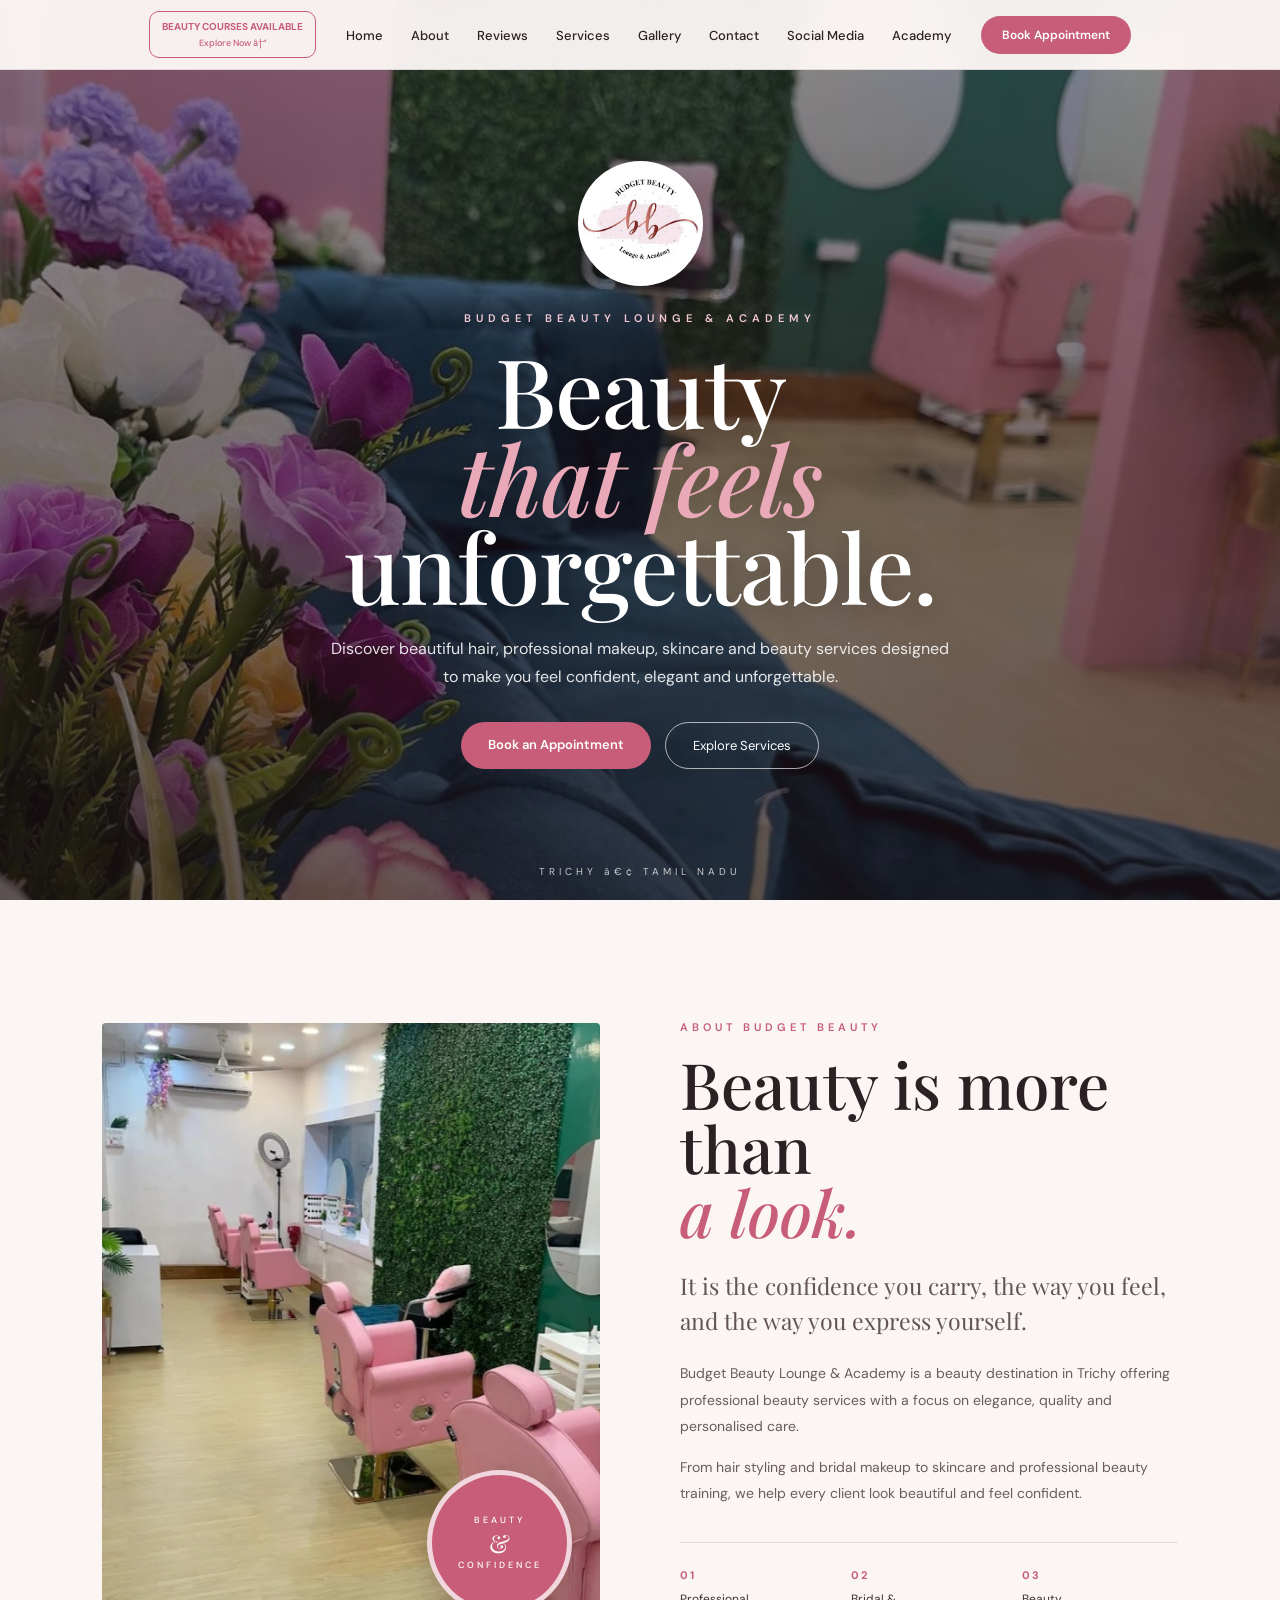
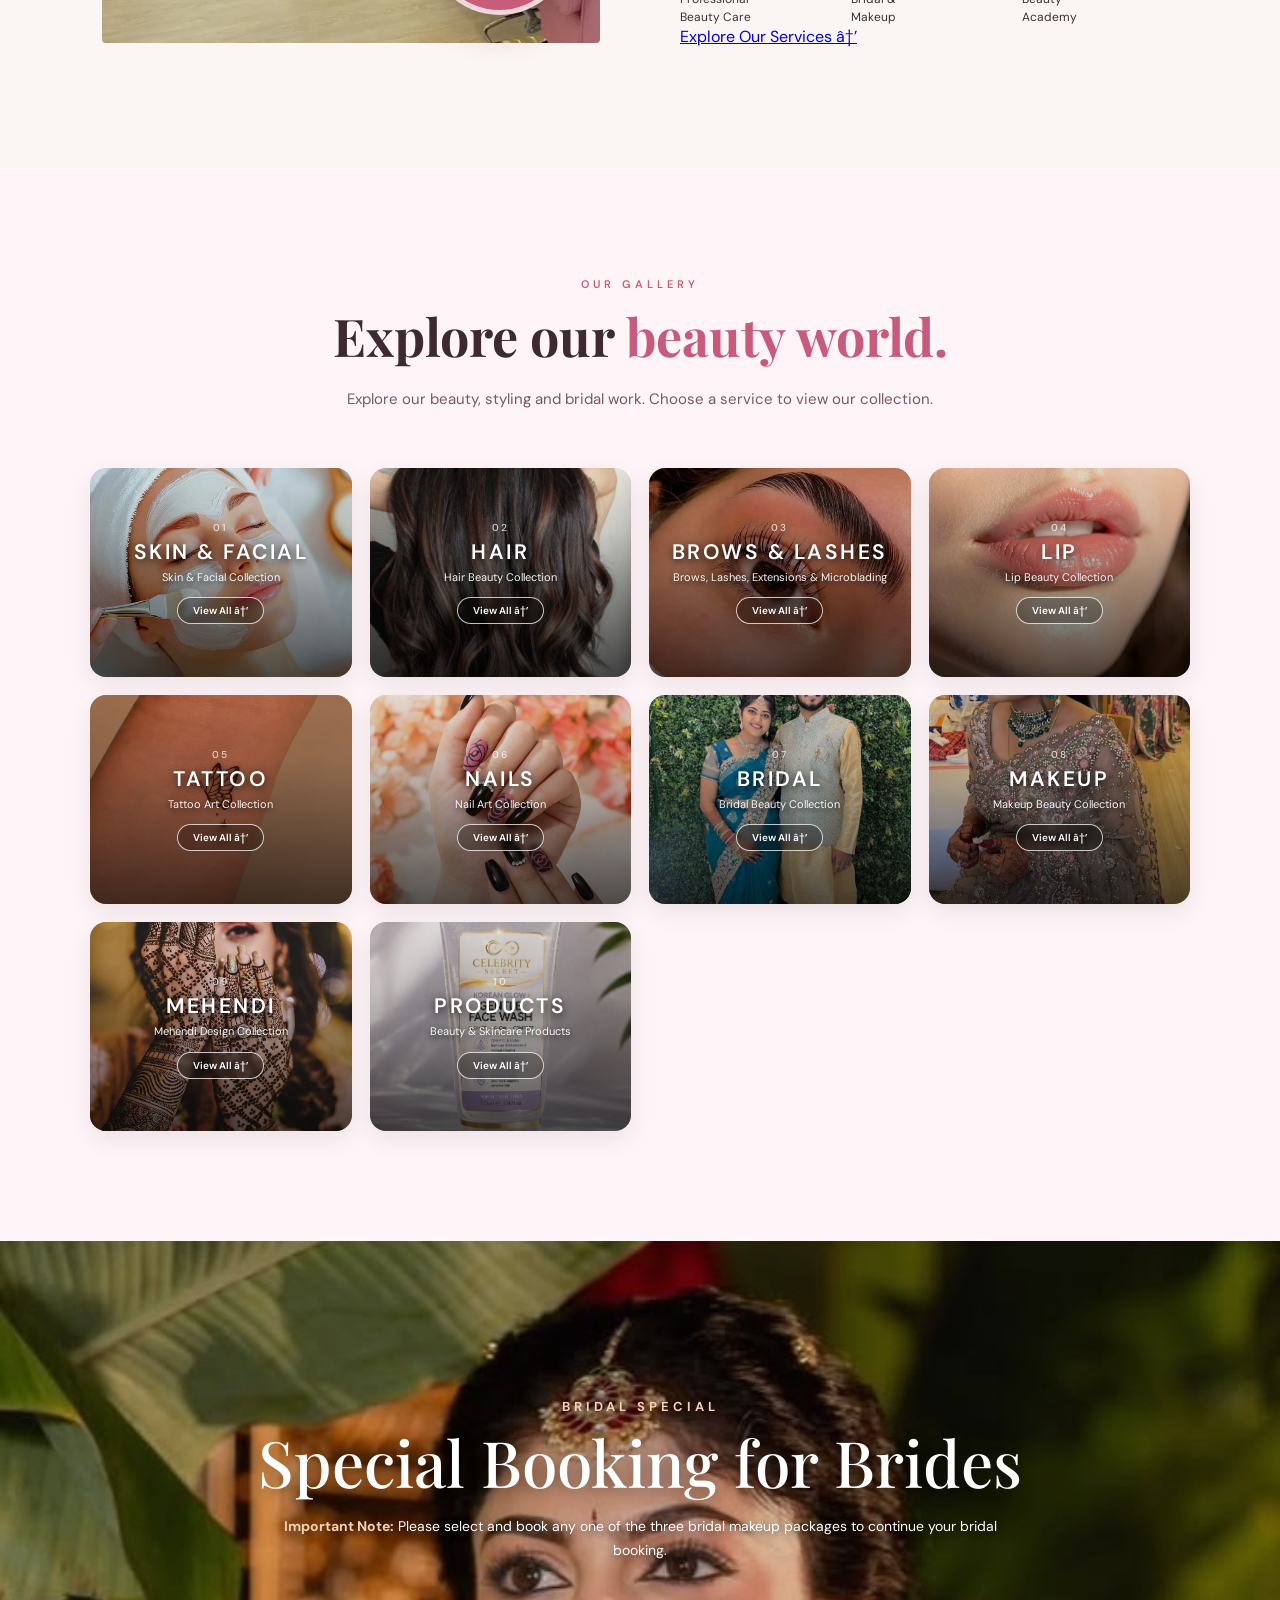
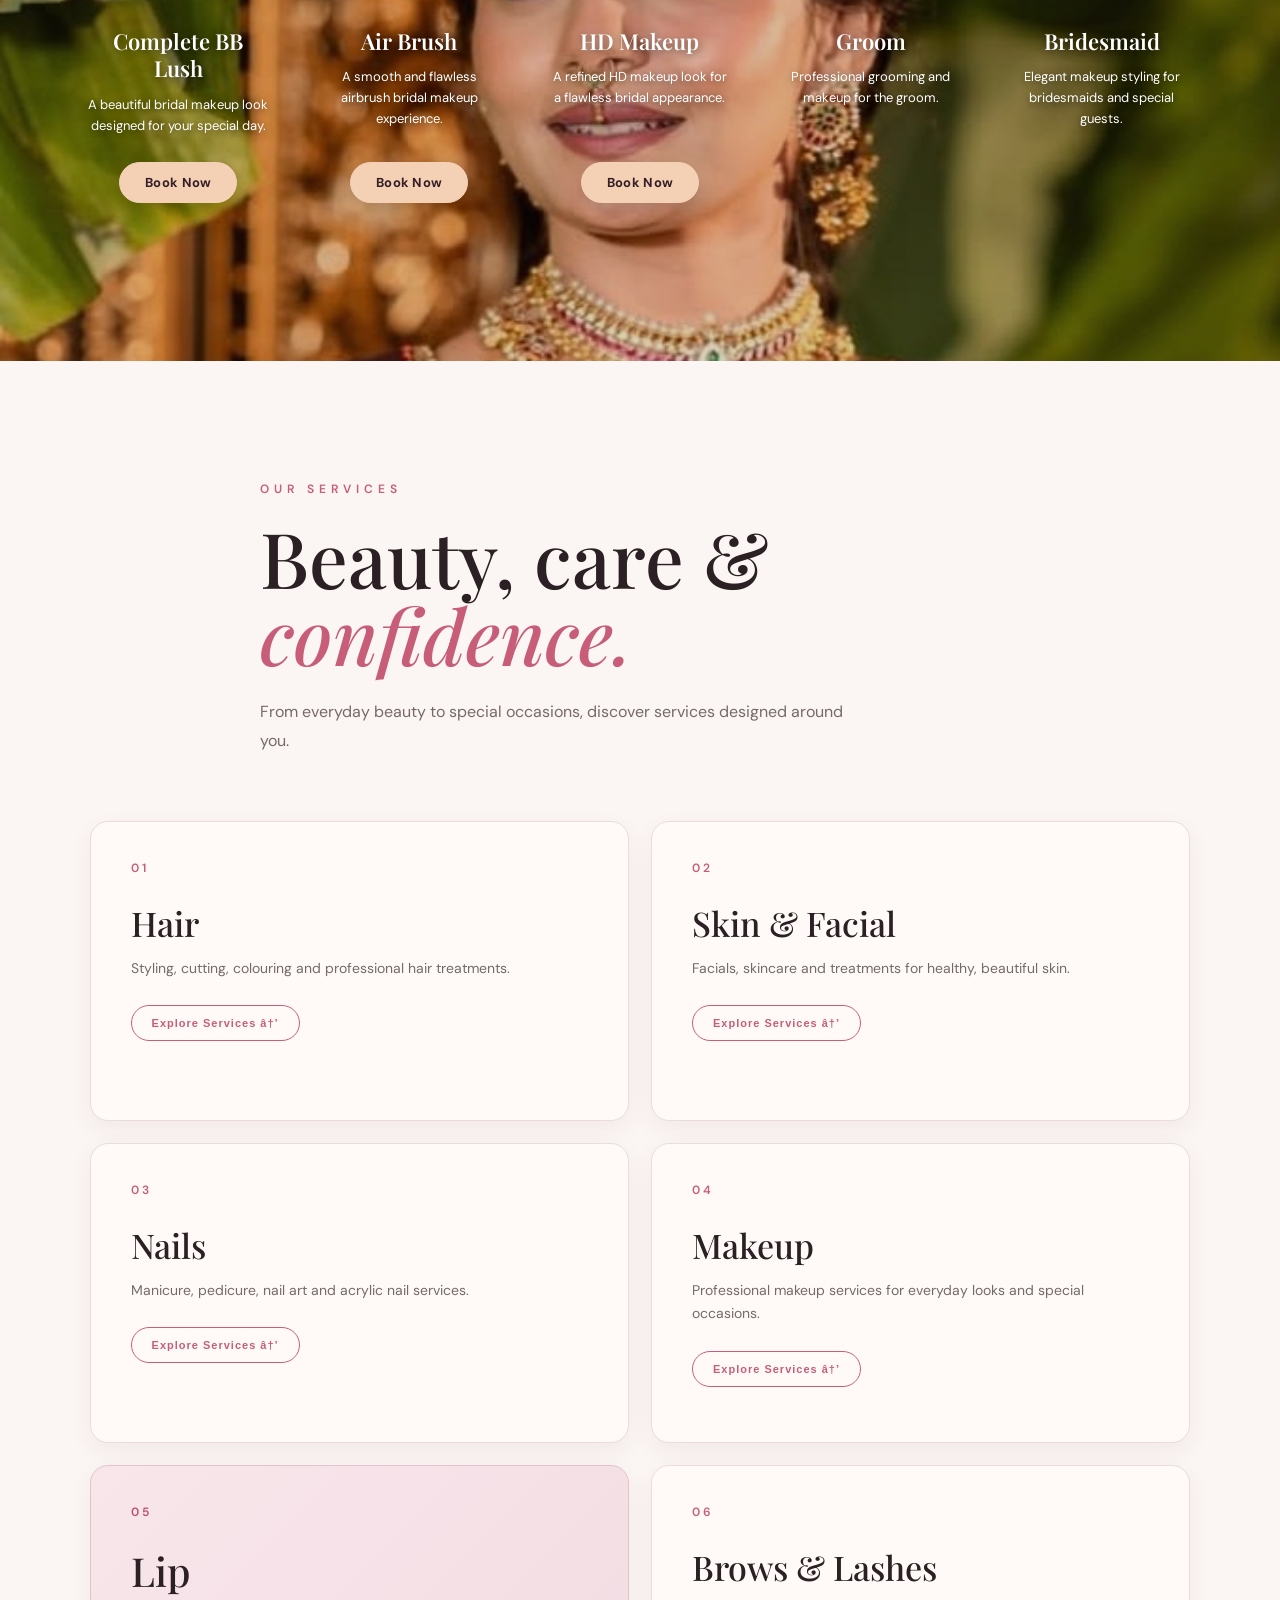
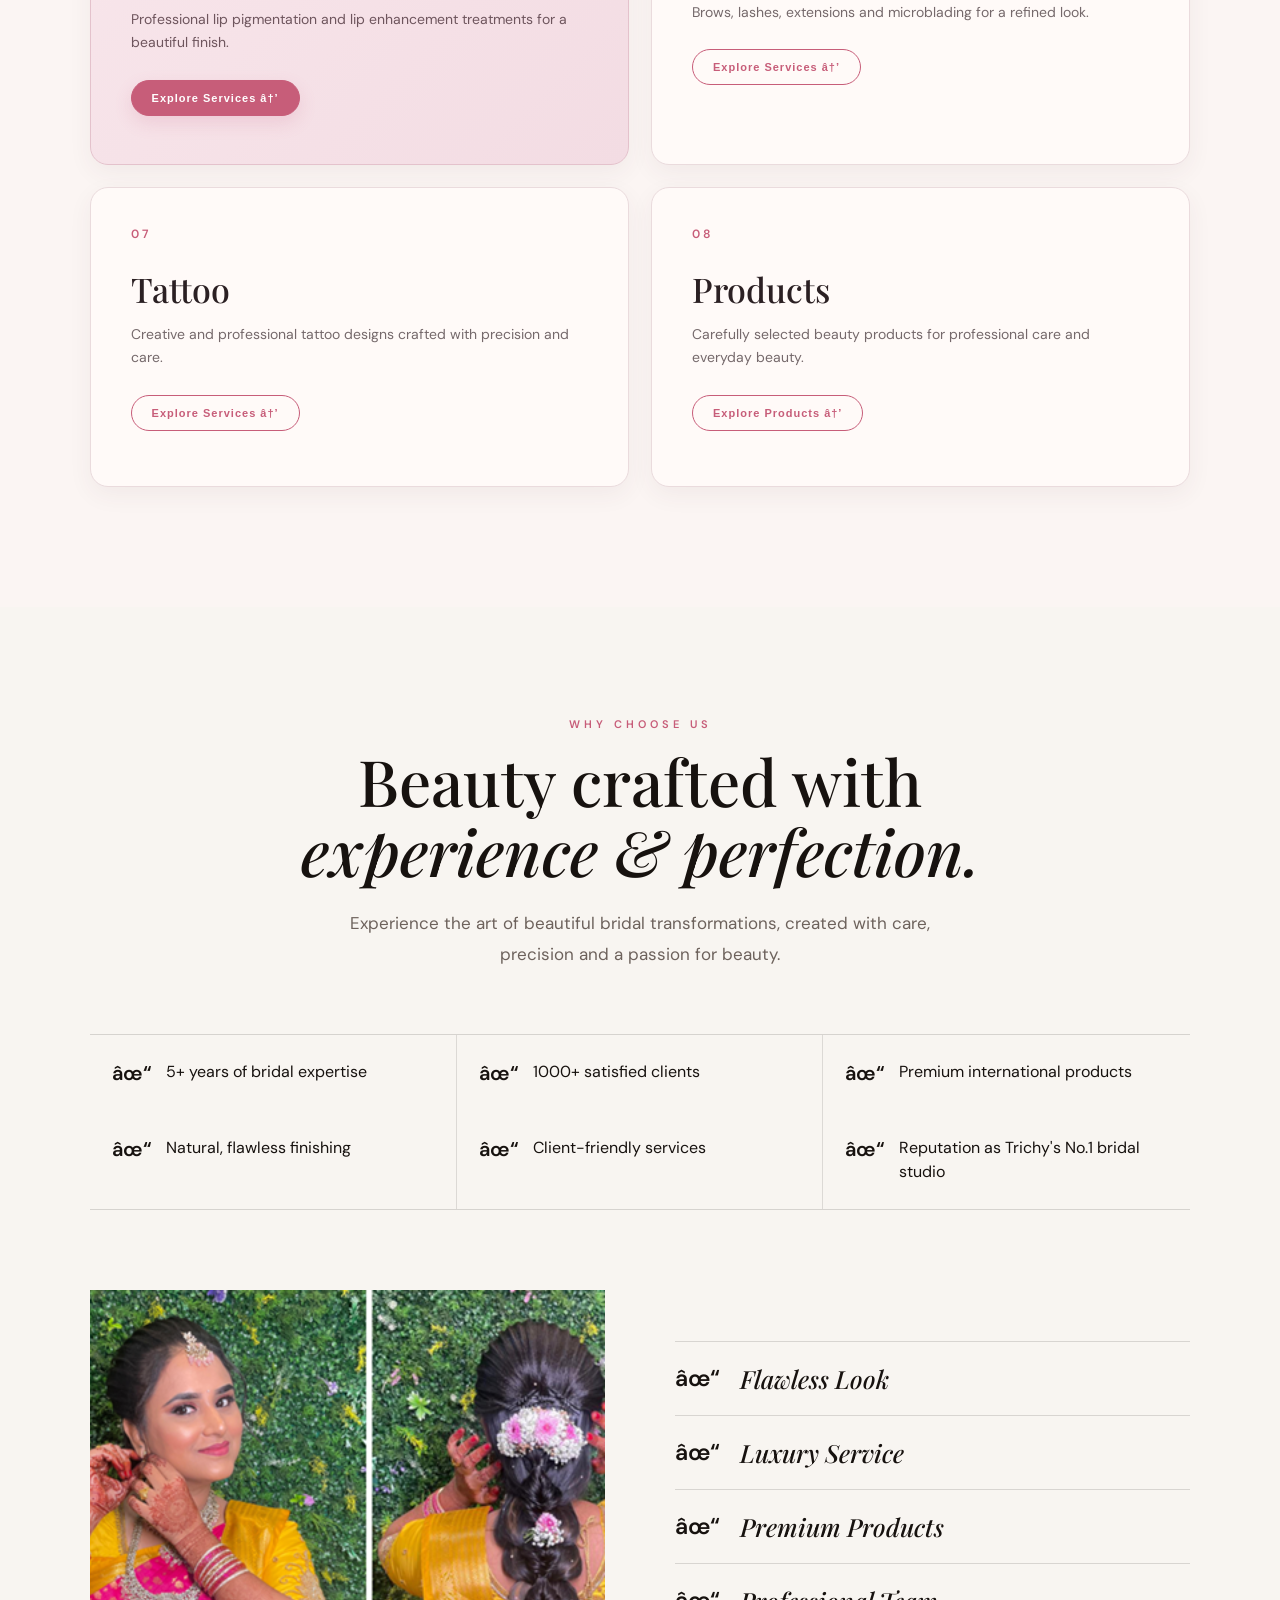
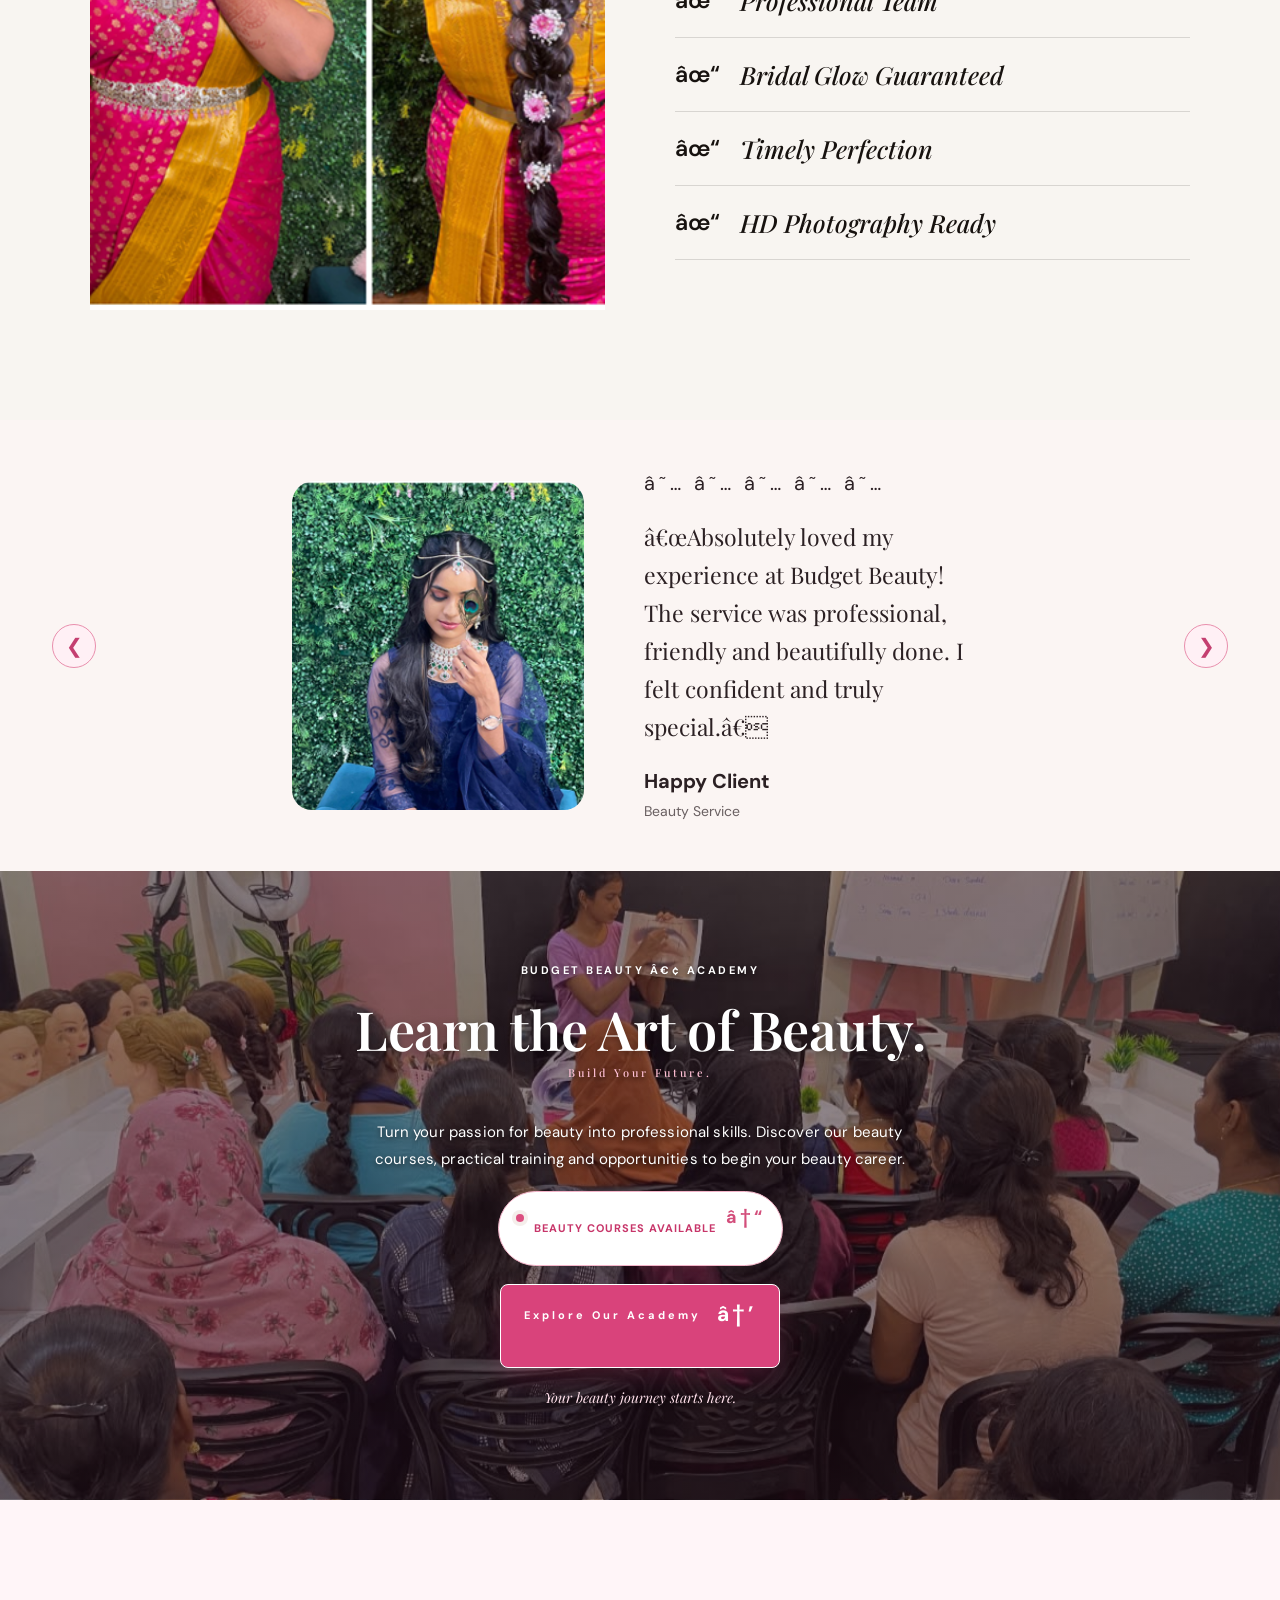
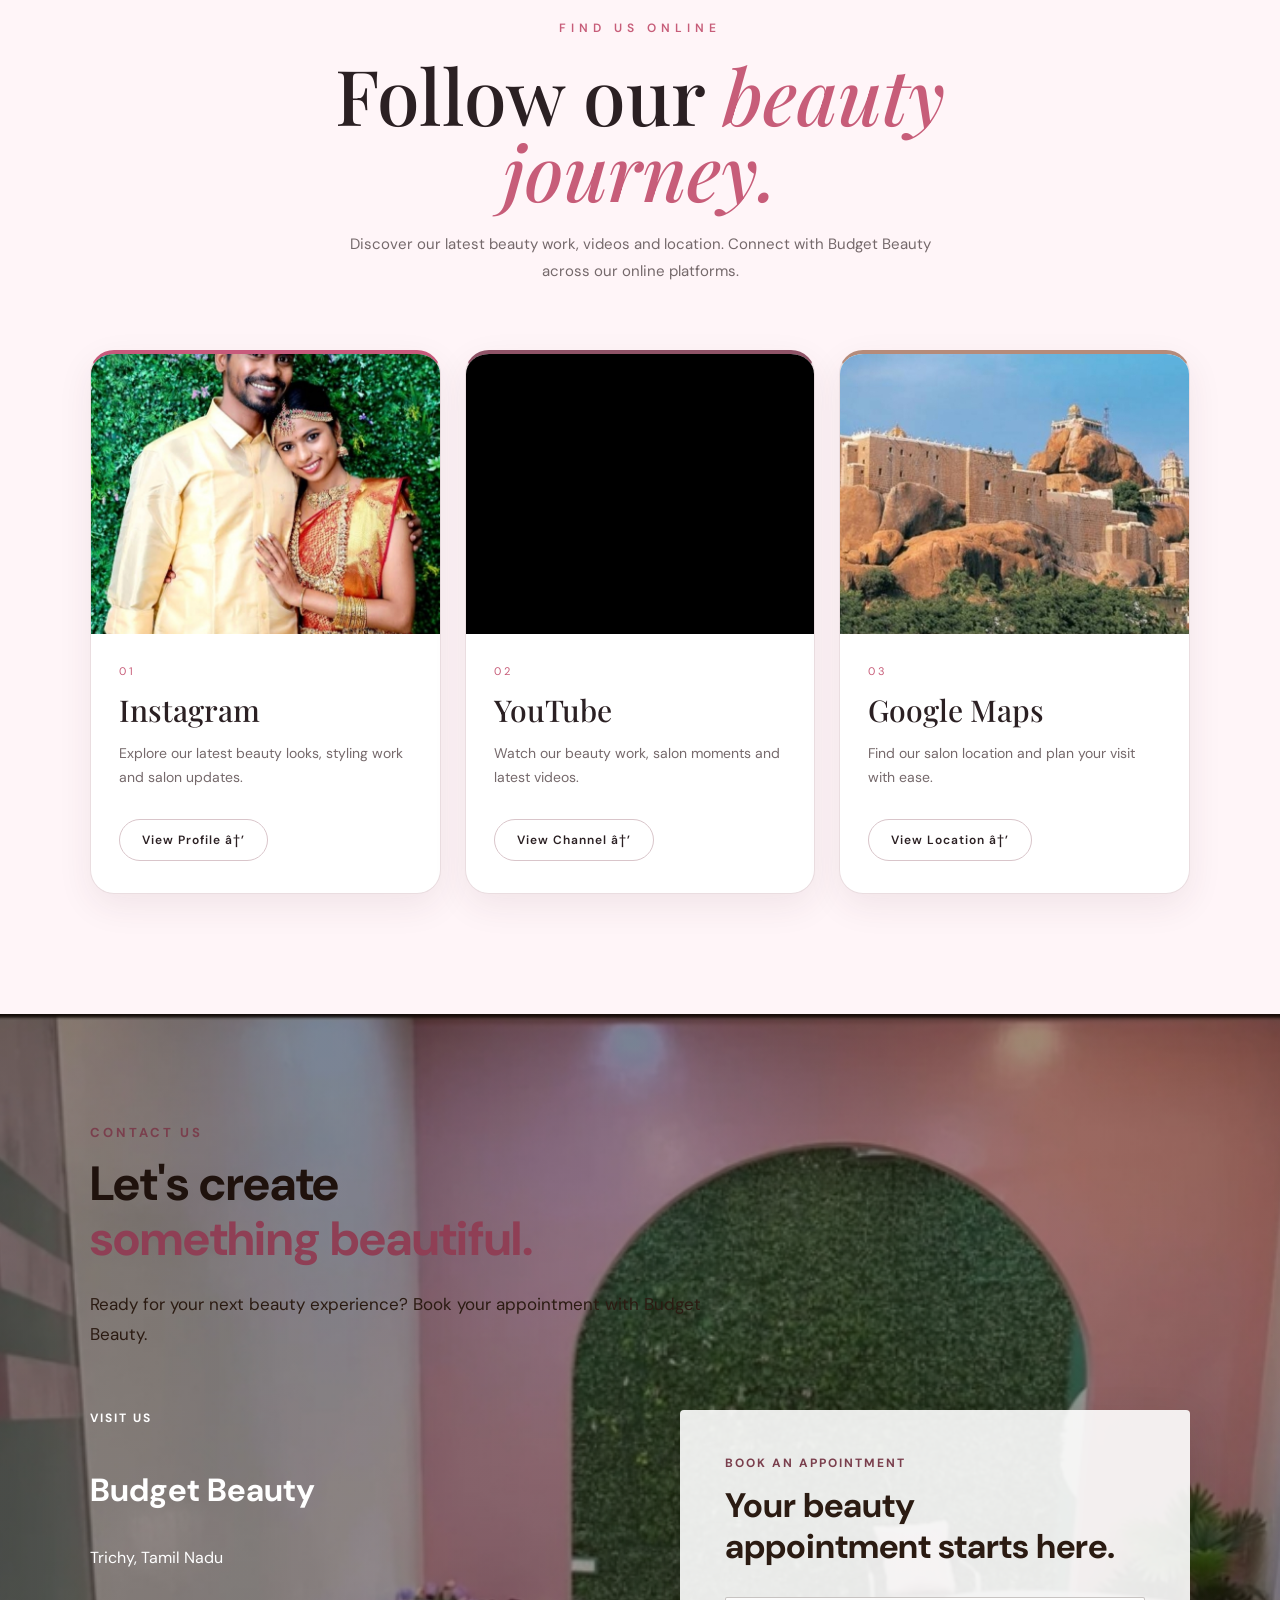
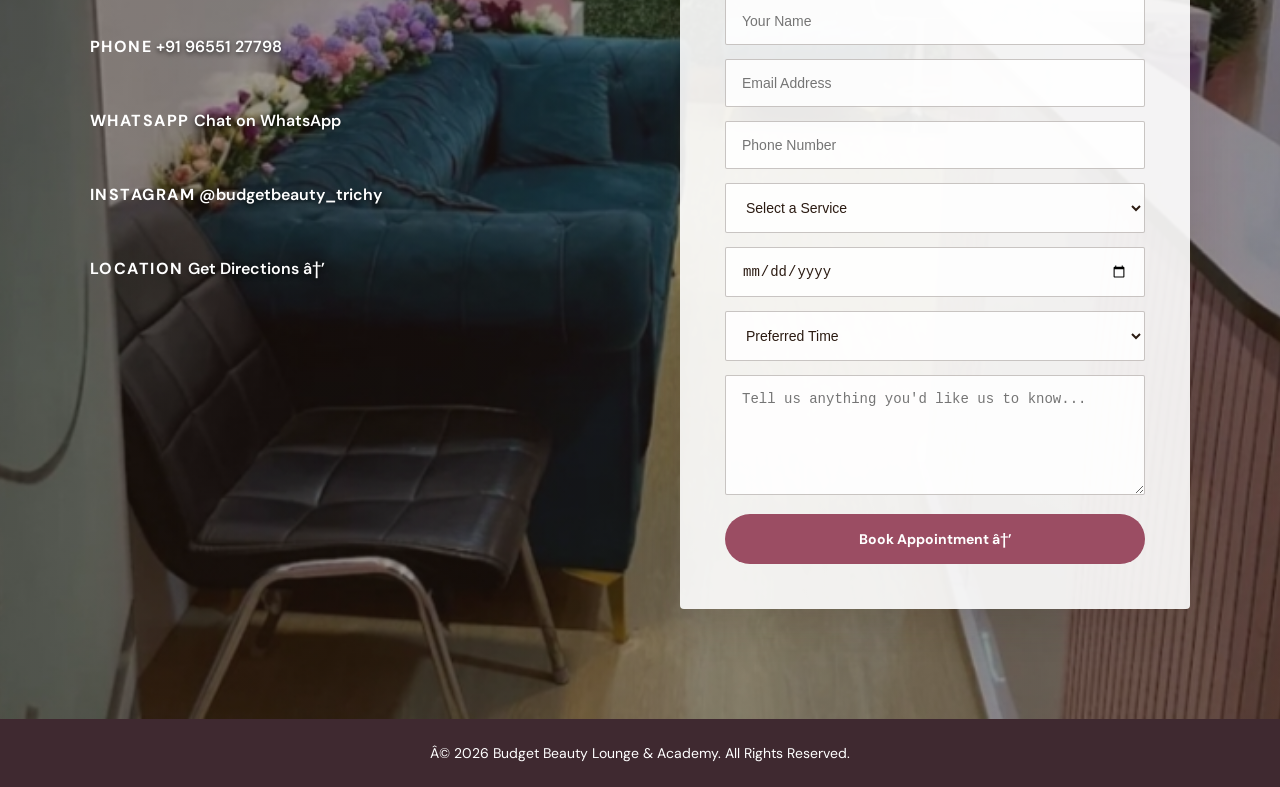
==== commit 410d9874: "Improve academy layout and update gallery images" ====
--- a/index.html
+++ b/index.html
@@ -2,7 +2,7 @@
 <html lang="en">
 
 <head>
-    <meta charset="UTF-8">
+    <meta charset="BTF-8">
     <meta name="viewport" content="width=device-width, initial-scale=1.0">
 
     <title>Budget Beauty | Lounge & Academy</title>
@@ -274,238 +274,164 @@
 
     </div>
 
-
-    <!-- =========================================
-         SERVICE CATEGORY CARDS
-    ========================================= -->
-
-    <div class="gallery-category-grid">
-
-
-        <!-- 01 HAIR -->
-
-        <div class="gallery-category-card">
-
-            <img
-                src="gallery1011.jpg"
-                alt="Budget Beauty Hair Services"
-            >
-
-            <div class="gallery-card-overlay">
-
-                <div class="gallery-card-content">
-
-                    <span class="gallery-number">
-                        01
-                    </span>
-
-                    <h3>
-                        HAIR
-                    </h3>
-
-                    <p>
-                        Hair Beauty Collection
-                    </p>
-
-                    <button
-                        type="button"
-                        onclick="openGalleryCategory('hair')"
-                    >
-                        View All →
-                    </button>
-
-                </div>
-
-            </div>
-
-        </div>
-
-
-        <!-- 02 MAKEUP -->
-
-        <div class="gallery-category-card">
-
-            <img
-                src="gallery2.jpg.jpeg"
-                alt="Budget Beauty Makeup"
-            >
-
-            <div class="gallery-card-overlay">
-
-                <div class="gallery-card-content">
-
-                    <span class="gallery-number">
-                        02
-                    </span>
-
-                    <h3>
-                        MAKEUP
-                    </h3>
-
-                    <p>
-                        Makeup Beauty Collection
-                    </p>
-
-                    <button
-                        type="button"
-                        onclick="openGalleryCategory('makeup')"
-                    >
-                        View All →
-                    </button>
-
-                </div>
-
-            </div>
-
-        </div>
-
-
-        <!-- 03 BRIDAL -->
-
-        <div class="gallery-category-card">
-
-            <img
-                src="gallery3.jpg.jpeg"
-                alt="Budget Beauty Bridal"
-            >
-
-            <div class="gallery-card-overlay">
-
-                <div class="gallery-card-content">
-
-                    <span class="gallery-number">
-                        03
-                    </span>
-
-                    <h3>
-                        BRIDAL
-                    </h3>
-
-                    <p>
-                        Bridal Beauty Collection
-                    </p>
-
-                    <button
-                        type="button"
-                        onclick="openGalleryCategory('bridal')"
-                    >
-                        View All →
-                    </button>
-
-                </div>
-
-            </div>
-
-        </div>
-
-
-        <!-- 04 SKIN & FACIAL -->
-
-        <div class="gallery-category-card">
-
-            <img
-                src="face.jpg"
-                alt="Budget Beauty Skin and Facial"
-            >
-
-            <div class="gallery-card-overlay">
-
-                <div class="gallery-card-content">
-
-                    <span class="gallery-number">
-                        04
-                    </span>
-
-                    <h3>
-                        SKIN & FACIAL
-                    </h3>
-
-                    <p>
-                        Skin & Facial Collection
-                    </p>
-
-                    <button
-                        type="button"
-                        onclick="openGalleryCategory('skin')"
-                    >
-                        View All →
-                    </button>
-
-                </div>
-
-            </div>
-
-        </div>
-<!-- 05 — NAILS -->
-<div class="gallery-category-card">
-    <img src="nail.jpg.jpg" alt="Nail Art">
-    <div class="gallery-card-overlay">
-        <div class="gallery-card-content">
-            <span class="gallery-number">05</span>
-            <h3>NAILS</h3>
-            <p>Nail Art Collection</p>
-            <button type="button" onclick="openGalleryCategory('nails')">
-                View All →
-            </button>
-        </div>
-    </div>
+<!-- =========================================
+     SERVICE CATEGORY CARDS
+========================================= -->
+
+<div class="gallery-category-grid">
+
+    <!-- 01 SKIN & FACIAL -->
+    <div class="gallery-category-card">
+        <img src="face.jpg" alt="Budget Beauty Skin and Facial">
+        <div class="gallery-card-overlay">
+            <div class="gallery-card-content">
+                <span class="gallery-number">01</span>
+                <h3>SKIN &amp; FACIAL</h3>
+                <p>Skin &amp; Facial Collection</p>
+                <button type="button" onclick="openGalleryCategory('skin')">
+                    View All →
+                </button>
+            </div>
+        </div>
+    </div>
+
+    <!-- 02 HAIR -->
+    <div class="gallery-category-card">
+        <img src="gallery41.jpg" alt="Budget Beauty Hair Services">
+        <div class="gallery-card-overlay">
+            <div class="gallery-card-content">
+                <span class="gallery-number">02</span>
+                <h3>HAIR</h3>
+                <p>Hair Beauty Collection</p>
+                <button type="button" onclick="openGalleryCategory('hair')">
+                    View All →
+                </button>
+            </div>
+        </div>
+    </div>
+
+    <!-- 03 BROWS & LASHES -->
+    <div class="gallery-category-card">
+        <img src="micro.jpg" alt="Brows and Lashes">
+        <div class="gallery-card-overlay">
+            <div class="gallery-card-content">
+                <span class="gallery-number">03</span>
+                <h3>BROWS &amp; LASHES</h3>
+                <p>Brows, Lashes, Extensions &amp; Microblading</p>
+                <button type="button" onclick="openGalleryCategory('brows-lashes')">
+                    View All →
+                </button>
+            </div>
+        </div>
+    </div>
+
+    <!-- 04 LIP -->
+    <div class="gallery-category-card">
+        <img src="liph.jpg" alt="Lip Beauty">
+        <div class="gallery-card-overlay">
+            <div class="gallery-card-content">
+                <span class="gallery-number">04</span>
+                <h3>LIP</h3>
+                <p>Lip Beauty Collection</p>
+                <button type="button" onclick="openGalleryCategory('lip')">
+                    View All →
+                </button>
+            </div>
+        </div>
+    </div>
+
+    <!-- 05 TATTOO -->
+    <div class="gallery-category-card">
+        <img src="tattoh.jpg" alt="Tattoo Designs">
+        <div class="gallery-card-overlay">
+            <div class="gallery-card-content">
+                <span class="gallery-number">05</span>
+                <h3>TATTOO</h3>
+                <p>Tattoo Art Collection</p>
+                <button type="button" onclick="openGalleryCategory('tattoo')">
+                    View All →
+                </button>
+            </div>
+        </div>
+    </div>
+
+    <!-- 06 NAILS -->
+    <div class="gallery-category-card">
+        <img src="nail.jpg.jpg" alt="Nail Art">
+        <div class="gallery-card-overlay">
+            <div class="gallery-card-content">
+                <span class="gallery-number">06</span>
+                <h3>NAILS</h3>
+                <p>Nail Art Collection</p>
+                <button type="button" onclick="openGalleryCategory('nails')">
+                    View All →
+                </button>
+            </div>
+        </div>
+    </div>
+
+    <!-- 07 BRIDAL -->
+    <div class="gallery-category-card">
+        <img src="gallery3.jpg.jpeg" alt="Budget Beauty Bridal">
+        <div class="gallery-card-overlay">
+            <div class="gallery-card-content">
+                <span class="gallery-number">07</span>
+                <h3>BRIDAL</h3>
+                <p>Bridal Beauty Collection</p>
+                <button type="button" onclick="openGalleryCategory('bridal')">
+                    View All →
+                </button>
+            </div>
+        </div>
+    </div>
+
+    <!-- 08 MAKEUP -->
+    <div class="gallery-category-card">
+        <img src="gallery2.jpg.jpeg" alt="Budget Beauty Makeup">
+        <div class="gallery-card-overlay">
+            <div class="gallery-card-content">
+                <span class="gallery-number">08</span>
+                <h3>MAKEUP</h3>
+                <p>Makeup Beauty Collection</p>
+                <button type="button" onclick="openGalleryCategory('makeup')">
+                    View All →
+                </button>
+            </div>
+        </div>
+    </div>
+
+    <!-- 09 MEHENDI -->
+    <div class="gallery-category-card">
+        <img src="mehandi.jpg.jpg" alt="Mehendi Designs">
+        <div class="gallery-card-overlay">
+            <div class="gallery-card-content">
+                <span class="gallery-number">09</span>
+                <h3>MEHENDI</h3>
+                <p>Mehendi Design Collection</p>
+                <button type="button" onclick="openGalleryCategory('mehendi')">
+                    View All →
+                </button>
+            </div>
+        </div>
+    </div>
+
+    <!-- 10 PRODUCTS -->
+    <div class="gallery-category-card">
+        <img src="prog.jpg" alt="Budget Beauty Products">
+        <div class="gallery-card-overlay">
+            <div class="gallery-card-content">
+                <span class="gallery-number">10</span>
+                <h3>PRODUCTS</h3>
+                <p>Beauty &amp; Skincare Products</p>
+                <button type="button" onclick="openGalleryCategory('products')">
+                    View All →
+                </button>
+            </div>
+        </div>
+    </div>
+
 </div>
 
-<!-- 06 — MEHENDI -->
-<div class="gallery-category-card">
-    <img src="mehandi.jpg.jpg" alt="Mehendi Designs">
-    <div class="gallery-card-overlay">
-        <div class="gallery-card-content">
-            <span class="gallery-number">06</span>
-            <h3>MEHENDI</h3>
-            <p>Mehendi Design Collection</p>
-            <button type="button" onclick="openGalleryCategory('mehendi')">
-                View All →
-            </button>
-        </div>
-    </div>
-</div>
-
-<!-- 07 — TATTOO -->
-<div class="gallery-category-card">
-    <img src="tattoh.jpg" alt="Tattoo Designs">
-    <div class="gallery-card-overlay">
-        <div class="gallery-card-content">
-            <span class="gallery-number">07</span>
-            <h3>TATTOO</h3>
-            <p>Tattoo Art Collection</p>
-            <button type="button" onclick="openGalleryCategory('tattoo')">
-                View All →
-            </button>
-        </div>
-    </div>
-</div>
-
-<!-- 08 — LIP -->
-<div class="gallery-category-card">
-    <img src="liph.jpg" alt="Lip Beauty">
-    <div class="gallery-card-overlay">
-        <div class="gallery-card-content">
-            <span class="gallery-number">08</span>
-            <h3>LIP</h3>
-            <p>Lip Beauty Collection</p>
-            <button type="button" onclick="openGalleryCategory('lip')">
-                View All →
-            </button>
-        </div>
-    </div>
-</div>
-
-
-
-
-       
-
-    
-
-  <!-- =========================================
-     FULL PAGE CATEGORY GALLERY
-========================================= -->
 
 <div class="gallery-full-page" id="galleryFullPage">
 
@@ -580,7 +506,7 @@
         </div>
 
         <div class="full-gallery-photo">
-            <img src="gallery1011.jpg" alt="Hair Beauty">
+            <img src="hai10.jpg" alt="Hair Beauty">
         </div>
 
         <div class="full-gallery-photo">
@@ -877,7 +803,89 @@
         <img src="lip8.jpg" alt="Lip Beauty Treatment">
     </div>
 </div>
-
+<!-- 09 — BROWS & LASHES GALLERY -->
+<div class="gallery-full-content" id="full-gallery-brows-lashes">
+
+    <div class="full-gallery-photo">
+        <img src="b.jpg" alt="Eyebrow Design">
+    </div>
+
+    <div class="full-gallery-photo">
+        <img src="b1.jpg" alt="Lash Extensions">
+    </div>
+
+    <div class="full-gallery-photo">
+        <img src="b2.jpg" alt="Eyebrow Microblading">
+    </div>
+
+    <div class="full-gallery-photo">
+        <img src="b3.jpg" alt="Frozen Lashes">
+    </div>
+    <div class="full-gallery-photo">
+        <img src="b4.jpg" alt="Frozen Lashes">
+    </div>
+    <div class="full-gallery-photo">
+        <img src="b5.jpg" alt="Frozen Lashes">
+    </div>
+
+</div>
+<!-- 10 — BEAUTY PRODUCTS GALLERY -->
+<div class="gallery-full-content" id="full-gallery-products">
+
+    <div class="full-gallery-photo">
+        <img src="prog1.jpg" alt="Beauty Product 1">
+    </div>
+
+    <div class="full-gallery-photo">
+        <img src="prog2.jpg" alt="Beauty Product 2">
+    </div>
+
+    <div class="full-gallery-photo">
+        <img src="pro3.jpg" alt="Beauty Product 3">
+    </div>
+
+    <div class="full-gallery-photo">
+        <img src="prog4.jpg" alt="Beauty Product 4">
+    </div>
+<div class="full-gallery-photo">
+        <img src="pro5.jpg" alt="Beauty Product 4">
+    </div>
+<div class="full-gallery-photo">
+        <img src="prog6.jpg" alt="Beauty Product 4">
+    </div>
+<div class="full-gallery-photo">
+        <img src="prog7.jpg" alt="Beauty Product 4">
+    </div>
+<div class="full-gallery-photo">
+        <img src="prog8.jpg" alt="Beauty Product 4">
+    </div>
+<div class="full-gallery-photo">
+        <img src="prog9.jpg" alt="Beauty Product 4">
+    </div>
+<div class="full-gallery-photo">
+        <img src="prog10.jpg" alt="Beauty Product 4">
+    </div>
+<div class="full-gallery-photo">
+        <img src="prog12.jpg" alt="Beauty Product 4">
+    </div>
+<div class="full-gallery-photo">
+        <img src="prog13.jpg" alt="Beauty Product 4">
+    </div>
+<div class="full-gallery-photo">
+        <img src="prog14.jpg" alt="Beauty Product 4">
+    </div>
+<div class="full-gallery-photo">
+        <img src="prog15.jpg" alt="Beauty Product 4">
+    </div>
+<div class="full-gallery-photo">
+        <img src="prog16.jpg" alt="Beauty Product 4">
+    </div>
+<div class="full-gallery-photo">
+        <img src="prog17.jpg" alt="Beauty Product 4">
+    </div>
+
+
+</div>
 </section>
 <!-- =========================
      BRIDAL SPECIAL BOOKING
@@ -1605,11 +1613,9 @@
 
     <div class="academy-card">
 
-        <div class="academy-logo">
-            <img src="academyback.jpg" alt="Budget Beauty Academy Logo">
-        </div>
-
-        <p class="academy-label">BUDGET BEAUTY • ACADEMY</p>
+
+
+        <p class="academy-label">BUDGET BEAUTY • ACADEMY </p>
 
         <h2>
             Learn the Art of Beauty.
@@ -3184,7 +3190,18 @@
             title: "Lip Gallery",
             description:
                 "Explore our lip beauty collection."
-        }
+        },
+
+"brows-lashes": {
+    title: "Brows & Lashes Gallery",
+    description:
+        "Explore our brow styling, lash extensions, microblading and frozen lashes collection."
+},
+products: {
+    title: "Beauty Products Gallery",
+    description:
+        "Explore our beauty, skincare and professional salon products."
+}
 
     };
 
--- a/style.css
+++ b/style.css
@@ -1783,23 +1783,23 @@
 
 .academy-section {
     min-height: 600px;
-
     padding: 110px 6%;
-
     display: flex;
-
     align-items: center;
+
+    position: relative;
+    isolation: isolate;
 
     background:
         linear-gradient(
-            rgba(63, 41, 48, 0.72),
-            rgba(63, 41, 48, 0.72)
+            rgba(255, 245, 248, 0.72),
+            rgba(255, 245, 248, 0.72)
         ),
         url("academy.jpg");
 
     background-size: cover;
-
     background-position: center;
+    background-repeat: no-repeat;
 }
 
 .academy-content {
@@ -3357,24 +3357,18 @@
 /* COURSE BOX */
 
 .academy-card {
-    background: #ffffff;
+    background: transparent !important;
     padding: 35px;
     min-height: 220px;
-
-    border: 1px solid rgba(43, 27, 18, 0.10);
-
-    box-shadow: 0 15px 40px rgba(43, 27, 18, 0.07);
-
-    transition: transform 0.3s ease,
-                box-shadow 0.3s ease;
+    border: none !important;
+    box-shadow: none !important;
+    transition: none;
 }
 
 .academy-card:hover {
-    transform: translateY(-6px);
-
-    box-shadow: 0 20px 45px rgba(43, 27, 18, 0.12);
-}
-
+    transform: none !important;
+    box-shadow: none !important;
+}
 
 /* NUMBER */
 
@@ -5893,20 +5887,27 @@
    ACADEMY LOGO
 ========================================= */
 
+/* ACADEMY TRAINING IMAGE */
+
 .academy-section .academy-logo {
-    width: 270px;
-    height: 270px;
-    margin: 0 auto 35px;
-    overflow: hidden;
-    border-radius: 50%;
+    width: 100% !important;
+    max-width: 100% !important;
+    height: 340px !important;
+    margin: 0 auto 35px !important;
+    overflow: hidden !important;
+    border-radius: 12px !important;
+    aspect-ratio: auto !important;
+    clip-path: none !important;
+    shape-outside: none !important;
 }
 
 .academy-section .academy-logo img {
-    width: 100%;
-    height: 100%;
-    object-fit: cover;
-    object-position: center;
-    display: block;
+    width: 100% !important;
+    height: 100% !important;
+    object-fit: cover !important;
+    object-position: center !important;
+    display: block !important;
+    border-radius: 0 !important;
 }
 
 
@@ -6008,24 +6009,25 @@
 /* =========================================
    MOBILE
 ========================================= */
-
 @media (max-width: 768px) {
-
-    .academy-section {
-        padding: 60px 20px 75px !important;
-    }
-
     .academy-section .academy-logo {
-        width: 210px;
-        height: 210px;
-        margin-bottom: 32px;
-    }
-
-    .academy-section .academy-heading {
-        max-width: 100%;
-    }
-
-}
+        width: calc(100% + 40px) !important;
+        max-width: none !important;
+        height: 240px !important;
+        margin: -20px -20px 32px !important;
+        border-radius: 0 !important;
+        overflow: hidden !important;
+    }
+
+    .academy-section .academy-logo img {
+        width: 100% !important;
+        height: 100% !important;
+        object-fit: cover !important;
+        border-radius: 0 !important;
+    }
+}
+
+
 /* =========================================================
    BRIDAL BOOKING POPUP
 ========================================================= */
@@ -7276,7 +7278,32 @@
         transform: translateY(4px);
     }
 }
-
+/* ACADEMY - MOBILE CENTER FIX */
+
+@media (max-width: 600px) {
+    .academy-section .academy-card {
+        width: 100% !important;
+        max-width: 100% !important;
+        padding: 35px 18px !important;
+        margin: 0 auto !important;
+        align-items: center !important;
+        text-align: center !important;
+        box-sizing: border-box !important;
+    }
+
+    .academy-section .academy-label,
+    .academy-section .academy-card h2,
+    .academy-section .academy-card h2 span,
+    .academy-section .academy-description,
+    .academy-section .academy-note {
+        width: 100% !important;
+        max-width: 100% !important;
+        text-align: center !important;
+        margin-left: auto !important;
+        margin-right: auto !important;
+        box-sizing: border-box !important;
+    }
+}
 /* TABLET */
 @media (max-width: 768px) {
     .academy-section {
@@ -7487,3 +7514,454 @@
     height: 190px;
   }
 }
+
+/* ACADEMY SECTION - FINAL FIX */
+
+.academy-section {
+    width: 100% !important;
+    min-height: 500px !important;
+    padding: 90px 6% !important;
+    display: flex !important;
+    align-items: center !important;
+    justify-content: center !important;
+   background: url("academy4.jpg") center center / cover no-repeat !important;
+    position: relative !important;
+    overflow: hidden !important;
+}
+
+/* Remove the old logo */
+.academy-section .academy-logo {
+    display: none !important;
+}
+
+/* Remove the white content box */
+.academy-section .academy-card {
+    width: 100% !important;
+    max-width: 900px !important;
+    margin: 0 auto !important;
+    padding: 30px 20px !important;
+    background: transparent !important;
+    border: none !important;
+    border-radius: 0 !important;
+    box-shadow: none !important;
+    transform: none !important;
+    text-align: center !important;
+}
+
+/* Keep the existing content visible */
+.academy-section .academy-label,
+.academy-section .academy-card h2,
+.academy-section .academy-description,
+.academy-section .academy-availability,
+.academy-section .academy-note {
+    opacity: 1 !important;
+    visibility: visible !important;
+}
+
+.academy-section .academy-card h2 {
+    color: #2b2023 !important;
+    font-size: clamp(36px, 5vw, 58px) !important;
+    line-height: 1.2 !important;
+}
+
+.academy-section .academy-card h2 span {
+    display: block !important;
+    color: #c75d79 !important;
+}
+
+.academy-section .academy-description,
+.academy-section .academy-note {
+    color: #625458 !important;
+    line-height: 1.8 !important;
+}
+
+@media (max-width: 600px) {
+    .academy-section {
+        min-height: 450px !important;
+        padding: 65px 5% !important;
+    }
+
+    .academy-section .academy-card {
+        padding: 20px 5px !important;
+    }
+
+    .academy-section .academy-card h2 {
+        font-size: 36px !important;
+    }
+}
+/* ACADEMY TEXT VISIBILITY FIX */
+
+.academy-section {
+    background-image:
+        rgba(20, 10, 15, 0.20),
+rgba(20, 10, 15, 0.20)
+        
+        url("academy4.jpg") !important;
+
+    background-position: center center !important;
+    background-size: cover !important;
+    background-repeat: no-repeat !important;
+}
+
+.academy-section .academy-label,
+.academy-section .academy-card h2,
+.academy-section .academy-card h2 span,
+.academy-section .academy-description,
+.academy-section .academy-note {
+    color: #ffffff !important;
+    text-shadow: 0 2px 5px rgba(0, 0, 0, 0.65) !important;
+}
+
+.academy-section .academy-availability {
+    background: rgba(255, 255, 255, 0.96) !important;
+    color: #c23e70 !important;
+}
+
+.academy-section .academy-button {
+    background: #d9437b !important;
+    color: #ffffff !important;
+}
+/* ACADEMY - CENTER ALIGNMENT */
+
+.academy-section .academy-card {
+    width: 100% !important;
+    max-width: 900px !important;
+    margin-left: auto !important;
+    margin-right: auto !important;
+    text-align: center !important;
+    display: flex !important;
+    flex-direction: column !important;
+    align-items: center !important;
+}
+
+.academy-section .academy-label,
+.academy-section .academy-card h2,
+.academy-section .academy-description,
+.academy-section .academy-availability,
+.academy-section .academy-note {
+    text-align: center !important;
+}
+/* ACADEMY - WHITE HEADINGS & PINK SUBTITLES */
+
+.academy-section .academy-label,
+.academy-section .academy-card h2 {
+    color: #ffffff !important;
+    text-align: center !important;
+}
+
+.academy-section .academy-card h2 span {
+    color: #ffffff !important;
+}
+
+.academy-section .academy-description,
+.academy-section .academy-note {
+    color: #ffb6d0 !important;
+    text-align: center !important;
+}
+
+.academy-section .academy-availability {
+    color: #d9437b !important;
+}
+/* ACADEMY - CENTER BRAND AND MAIN HEADING */
+
+.academy-section .academy-label {
+    display: block !important;
+    width: 100% !important;
+    text-align: center !important;
+    margin-left: auto !important;
+    margin-right: auto !important;
+}
+
+.academy-section .academy-card h2 {
+    display: block !important;
+    width: 100% !important;
+    text-align: center !important;
+    margin-left: auto !important;
+    margin-right: auto !important;
+}
+
+.academy-section .academy-card h2 span {
+    display: block !important;
+    width: 100% !important;
+    text-align: center !important;
+}
+
+.academy-section .academy-description,
+.academy-section .academy-note {
+    width: 100% !important;
+    text-align: center !important;
+    margin-left: auto !important;
+    margin-right: auto !important;
+}
+
+/* ACADEMY FINAL DESIGN */
+
+#academy {
+    display: flex !important;
+    justify-content: center !important;
+    align-items: center !important;
+    text-align: center !important;
+    background-position: center center !important;
+}
+
+#academy .academy-card {
+    width: 100% !important;
+    max-width: 900px !important;
+    margin: 0 auto !important;
+    padding: 35px 20px !important;
+    display: flex !important;
+    flex-direction: column !important;
+    align-items: center !important;
+    text-align: center !important;
+    gap: 22px !important;
+    background: transparent !important;
+    border: none !important;
+    box-shadow: none !important;
+    box-sizing: border-box !important;
+}
+
+#academy .academy-label {
+    width: 100% !important;
+    margin: 0 auto !important;
+    text-align: center !important;
+    color: #ffffff !important;
+}
+
+#academy .academy-card h2 {
+    width: 100% !important;
+    max-width: 760px !important;
+    margin: 0 auto !important;
+    text-align: center !important;
+    color: #ffffff !important;
+}
+
+#academy .academy-card h2 span {
+    display: block !important;
+    width: 100% !important;
+    text-align: center !important;
+    color: #ffffff !important;
+}
+
+#academy .academy-description,
+#academy .academy-note {
+    width: 100% !important;
+    max-width: 650px !important;
+    margin-left: auto !important;
+    margin-right: auto !important;
+    text-align: center !important;
+    color: #ffb6d0 !important;
+}
+
+#academy .academy-availability {
+    align-self: center !important;
+    margin-left: auto !important;
+    margin-right: auto !important;
+}
+
+#academy .academy-button {
+    align-self: center !important;
+    margin-left: auto !important;
+    margin-right: auto !important;
+}
+
+@media (max-width: 600px) {
+    #academy {
+        padding: 45px 15px !important;
+    }
+
+    #academy .academy-card {
+        padding: 25px 5px !important;
+        gap: 18px !important;
+    }
+
+    #academy .academy-card h2 {
+        font-size: 36px !important;
+    }
+}
+
+/* PRODUCTS GALLERY — SPACING FIX */
+
+#full-gallery-products.active {
+    display: grid;
+    grid-template-columns: repeat(2, minmax(0, 1fr));
+    gap: 12px;
+    align-items: start;
+}
+
+#full-gallery-products .full-gallery-photo {
+    width: 100%;
+    aspect-ratio: 1 / 1;
+    margin: 0;
+    padding: 0;
+    overflow: hidden;
+    border-radius: 10px;
+    background: #f7f3f3;
+}
+
+#full-gallery-products .full-gallery-photo img {
+    display: block;
+    width: 100%;
+    height: 100%;
+    object-fit: contain;
+}
+
+@media (max-width: 600px) {
+    #full-gallery-products.active {
+        gap: 10px;
+    }
+}
+/* ACADEMY SECTION — CLEAN FINAL LAYOUT */
+
+#academy.academy-section,
+.academy-section#academy {
+    position: relative !important;
+    isolation: isolate;
+    min-height: 560px !important;
+    padding: 65px 20px !important;
+
+    display: flex !important;
+    align-items: center !important;
+    justify-content: center !important;
+
+    background-image:
+        linear-gradient(
+            rgba(35, 15, 25, 0.48),
+            rgba(35, 15, 25, 0.58)
+        ),
+        url("academy4.jpg") !important;
+
+    background-size: cover !important;
+    background-position: center center !important;
+    background-repeat: no-repeat !important;
+    text-align: center !important;
+}
+
+#academy .academy-card {
+    position: relative !important;
+    width: 100% !important;
+    max-width: 760px !important;
+    margin: 0 auto !important;
+    padding: 25px 20px !important;
+
+    display: flex !important;
+    flex-direction: column !important;
+    align-items: center !important;
+    justify-content: center !important;
+    gap: 18px !important;
+
+    background: transparent !important;
+    border: none !important;
+    border-radius: 0 !important;
+    box-shadow: none !important;
+    text-align: center !important;
+}
+
+#academy .academy-logo {
+    display: none !important;
+}
+
+#academy .academy-label {
+    margin: 0 !important;
+    color: #ffffff !important;
+    font-size: 11px !important;
+    font-weight: 700 !important;
+    letter-spacing: 2.5px !important;
+    line-height: 1.7 !important;
+}
+
+#academy .academy-card h2 {
+    width: 100% !important;
+    max-width: 700px !important;
+    margin: 0 !important;
+    color: #ffffff !important;
+    font-size: clamp(34px, 5vw, 54px) !important;
+    line-height: 1.18 !important;
+    text-shadow: 0 2px 10px rgba(0, 0, 0, 0.35) !important;
+}
+
+#academy .academy-card h2 span {
+    display: block !important;
+    margin-top: 5px !important;
+    color: #ffc0d5 !important;
+}
+
+#academy .academy-description {
+    width: 100% !important;
+    max-width: 580px !important;
+    margin: 0 !important;
+    color: #ffffff !important;
+    font-size: 15px !important;
+    line-height: 1.8 !important;
+}
+
+#academy .academy-availability {
+    align-self: center !important;
+    max-width: 100% !important;
+    margin: 0 !important;
+    padding: 11px 17px !important;
+    background: #ffffff !important;
+    border: 1px solid #f3b3c8 !important;
+    border-radius: 40px !important;
+    color: #c73569 !important;
+    font-size: 11px !important;
+    line-height: 1.6 !important;
+}
+
+#academy .academy-button {
+    align-self: center !important;
+    max-width: 100% !important;
+    margin: 0 !important;
+    padding: 14px 23px !important;
+    background: #d9437b !important;
+    border: 1px solid #ffffff !important;
+    border-radius: 8px !important;
+    color: #ffffff !important;
+    text-decoration: none !important;
+}
+
+#academy .academy-button span {
+    color: #ffffff !important;
+}
+
+#academy .academy-note {
+    margin: 0 !important;
+    color: #ffe0eb !important;
+    font-size: 14px !important;
+    line-height: 1.7 !important;
+}
+
+@media (max-width: 600px) {
+    #academy.academy-section,
+    .academy-section#academy {
+        min-height: 520px !important;
+        padding: 45px 16px !important;
+        background-position: center center !important;
+    }
+
+    #academy .academy-card {
+        padding: 20px 5px !important;
+        gap: 17px !important;
+    }
+
+    #academy .academy-card h2 {
+        font-size: clamp(32px, 9vw, 40px) !important;
+        line-height: 1.2 !important;
+    }
+
+    #academy .academy-description {
+        font-size: 14px !important;
+        line-height: 1.75 !important;
+    }
+
+    #academy .academy-availability {
+        padding: 10px 12px !important;
+        font-size: 10px !important;
+    }
+
+    #academy .academy-button {
+        width: auto !important;
+        min-width: 0 !important;
+        padding: 13px 18px !important;
+        font-size: 12px !important;
+    }
+}
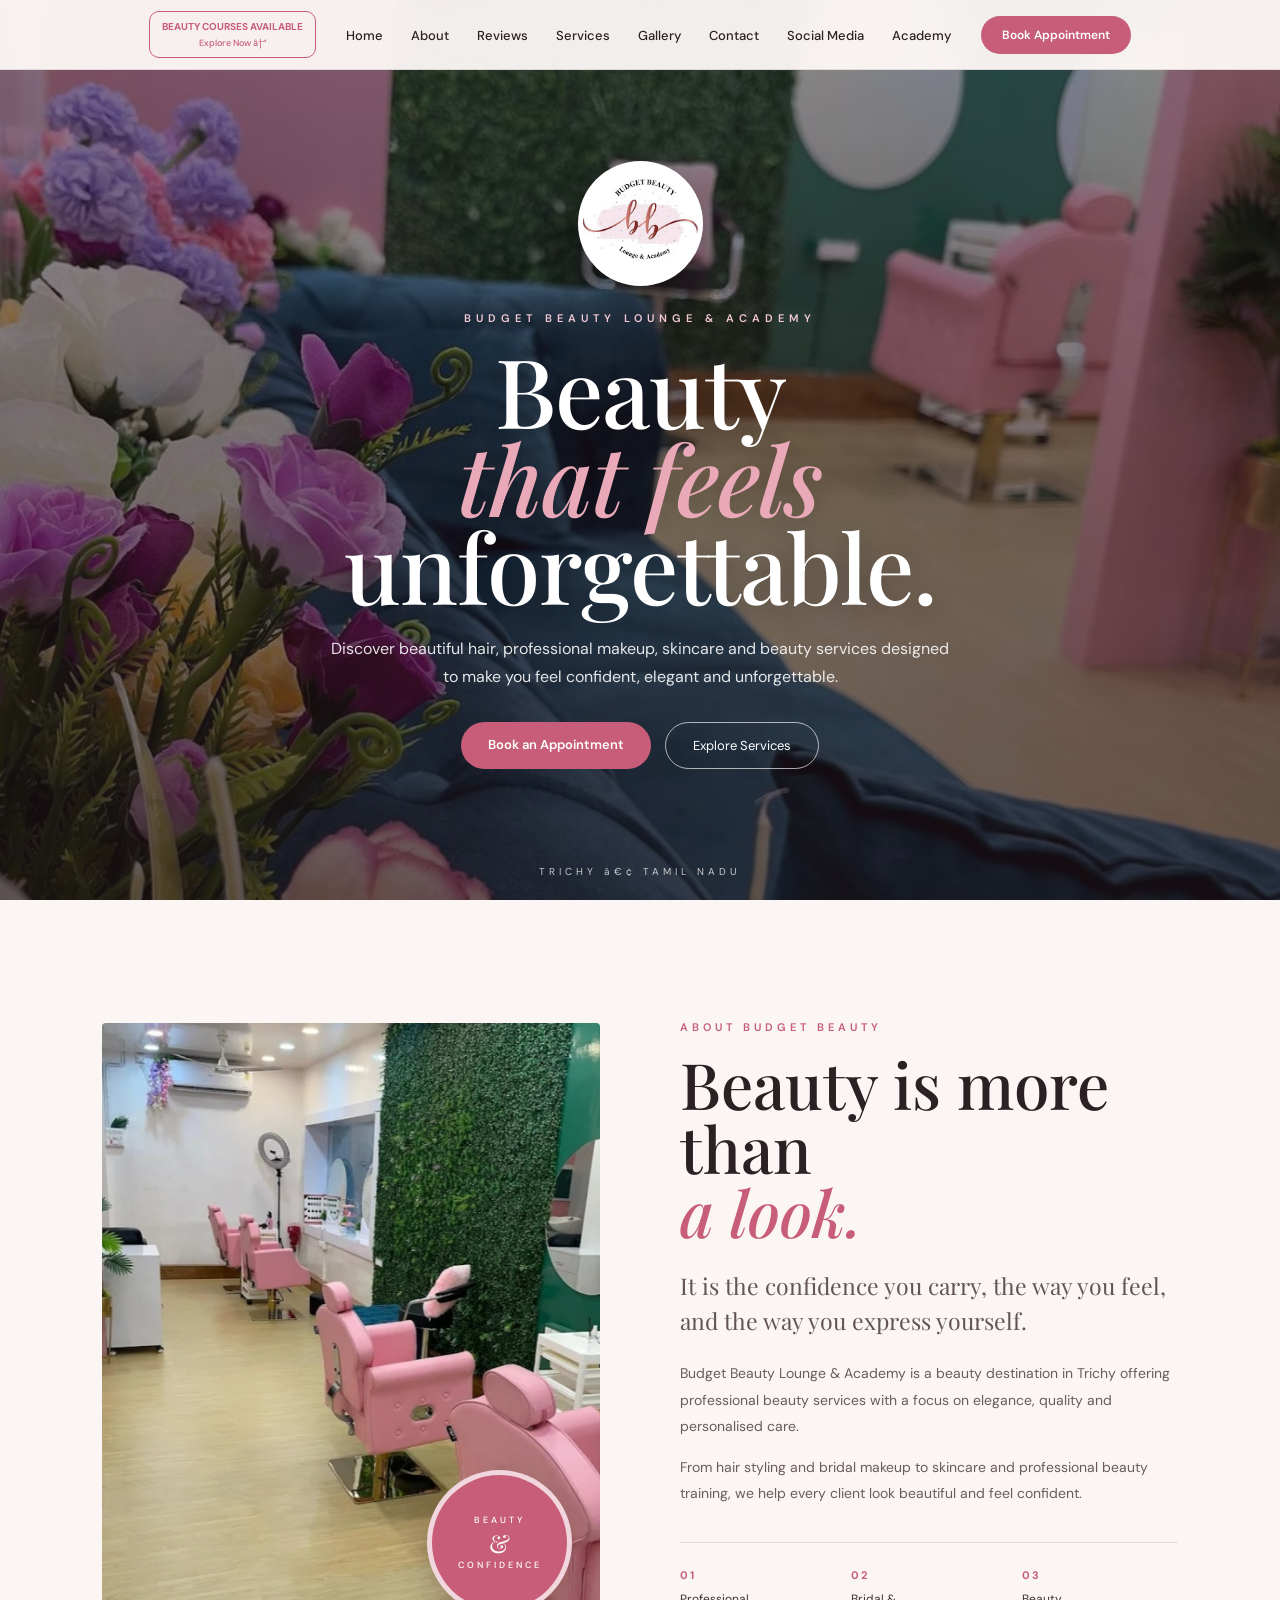
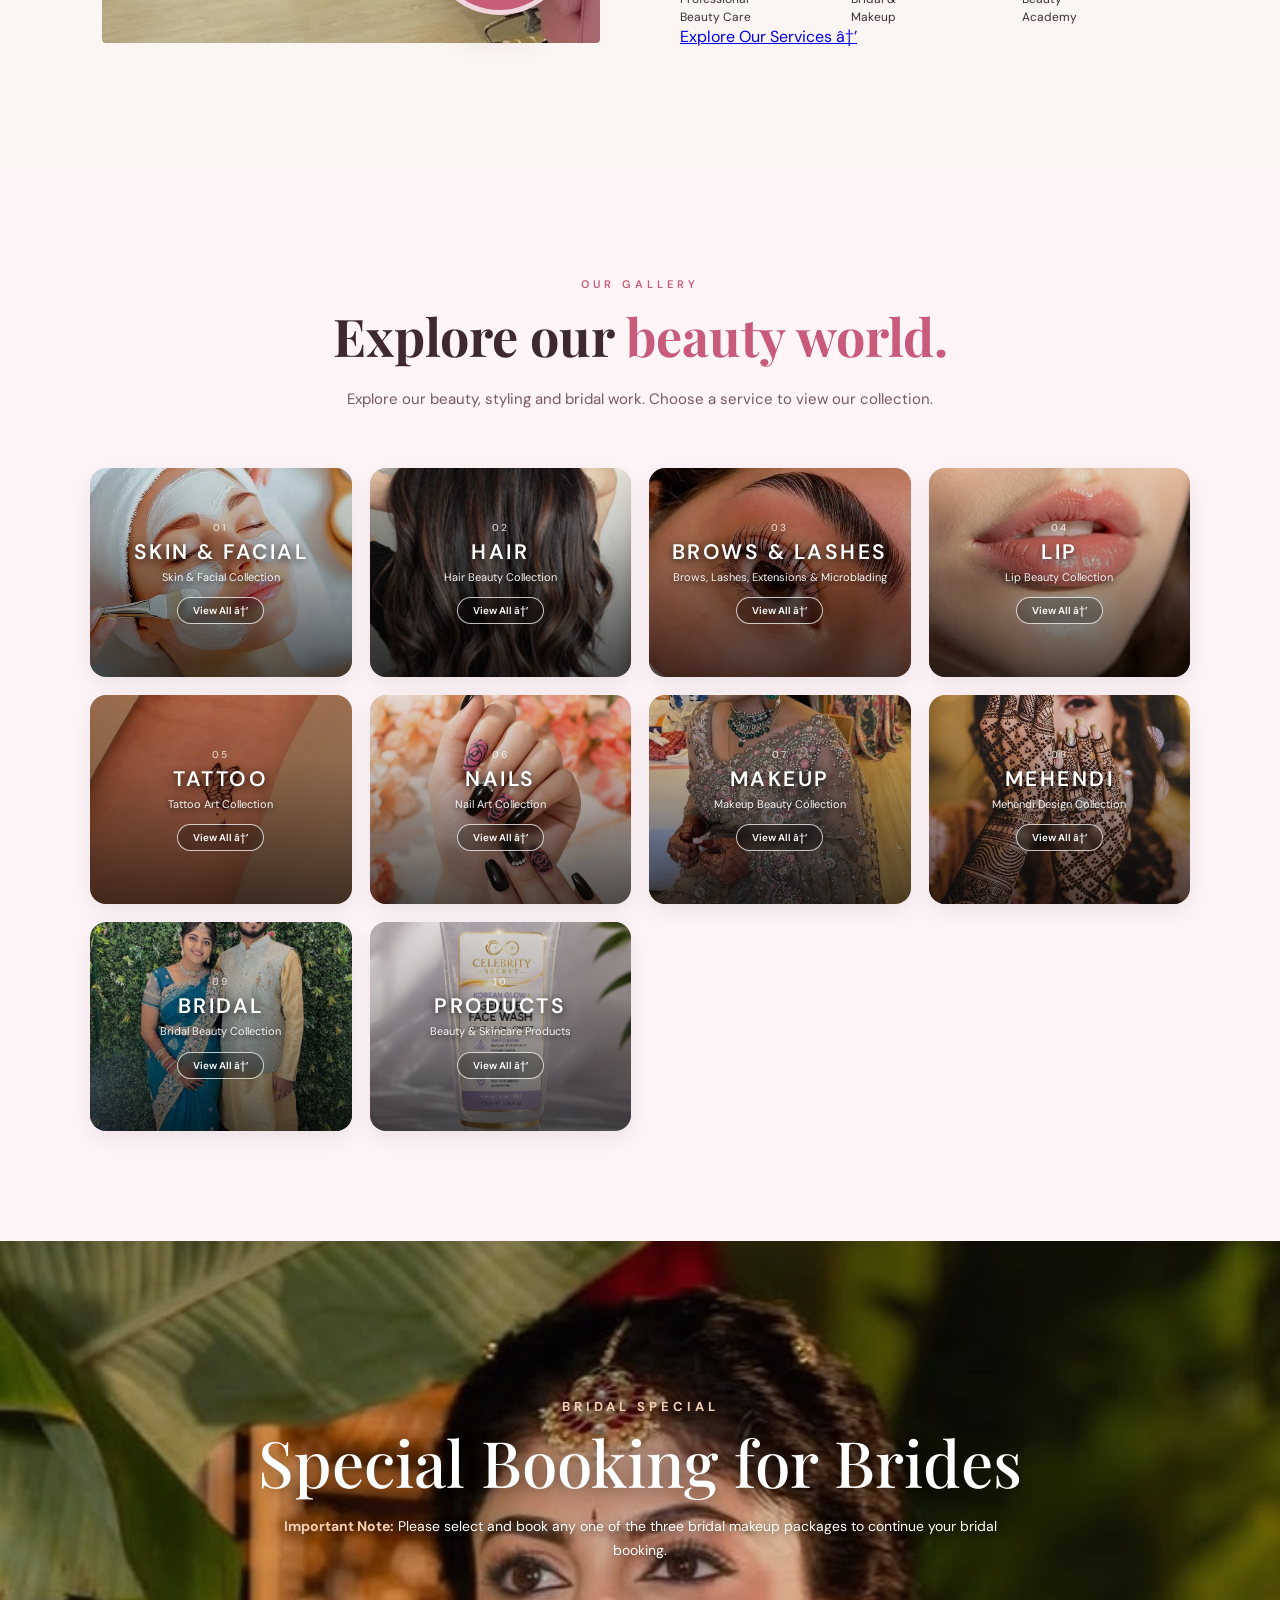
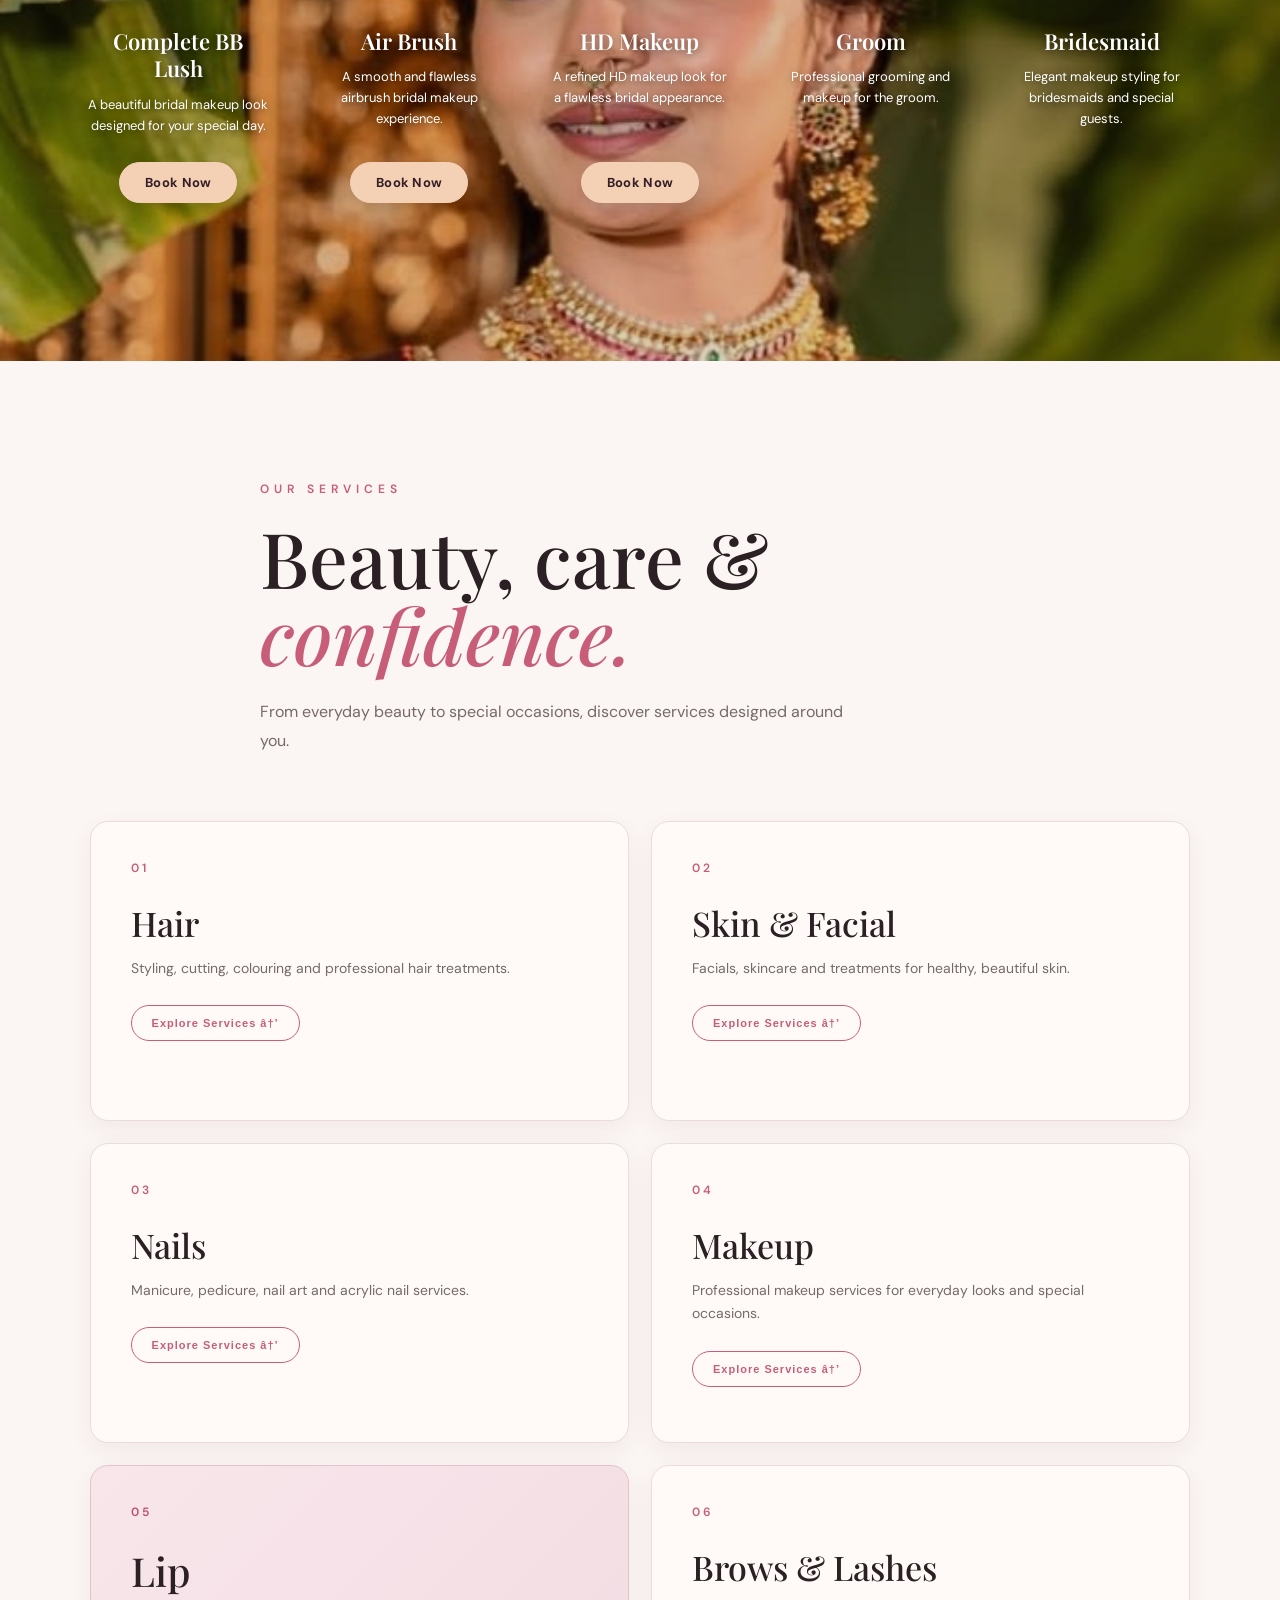
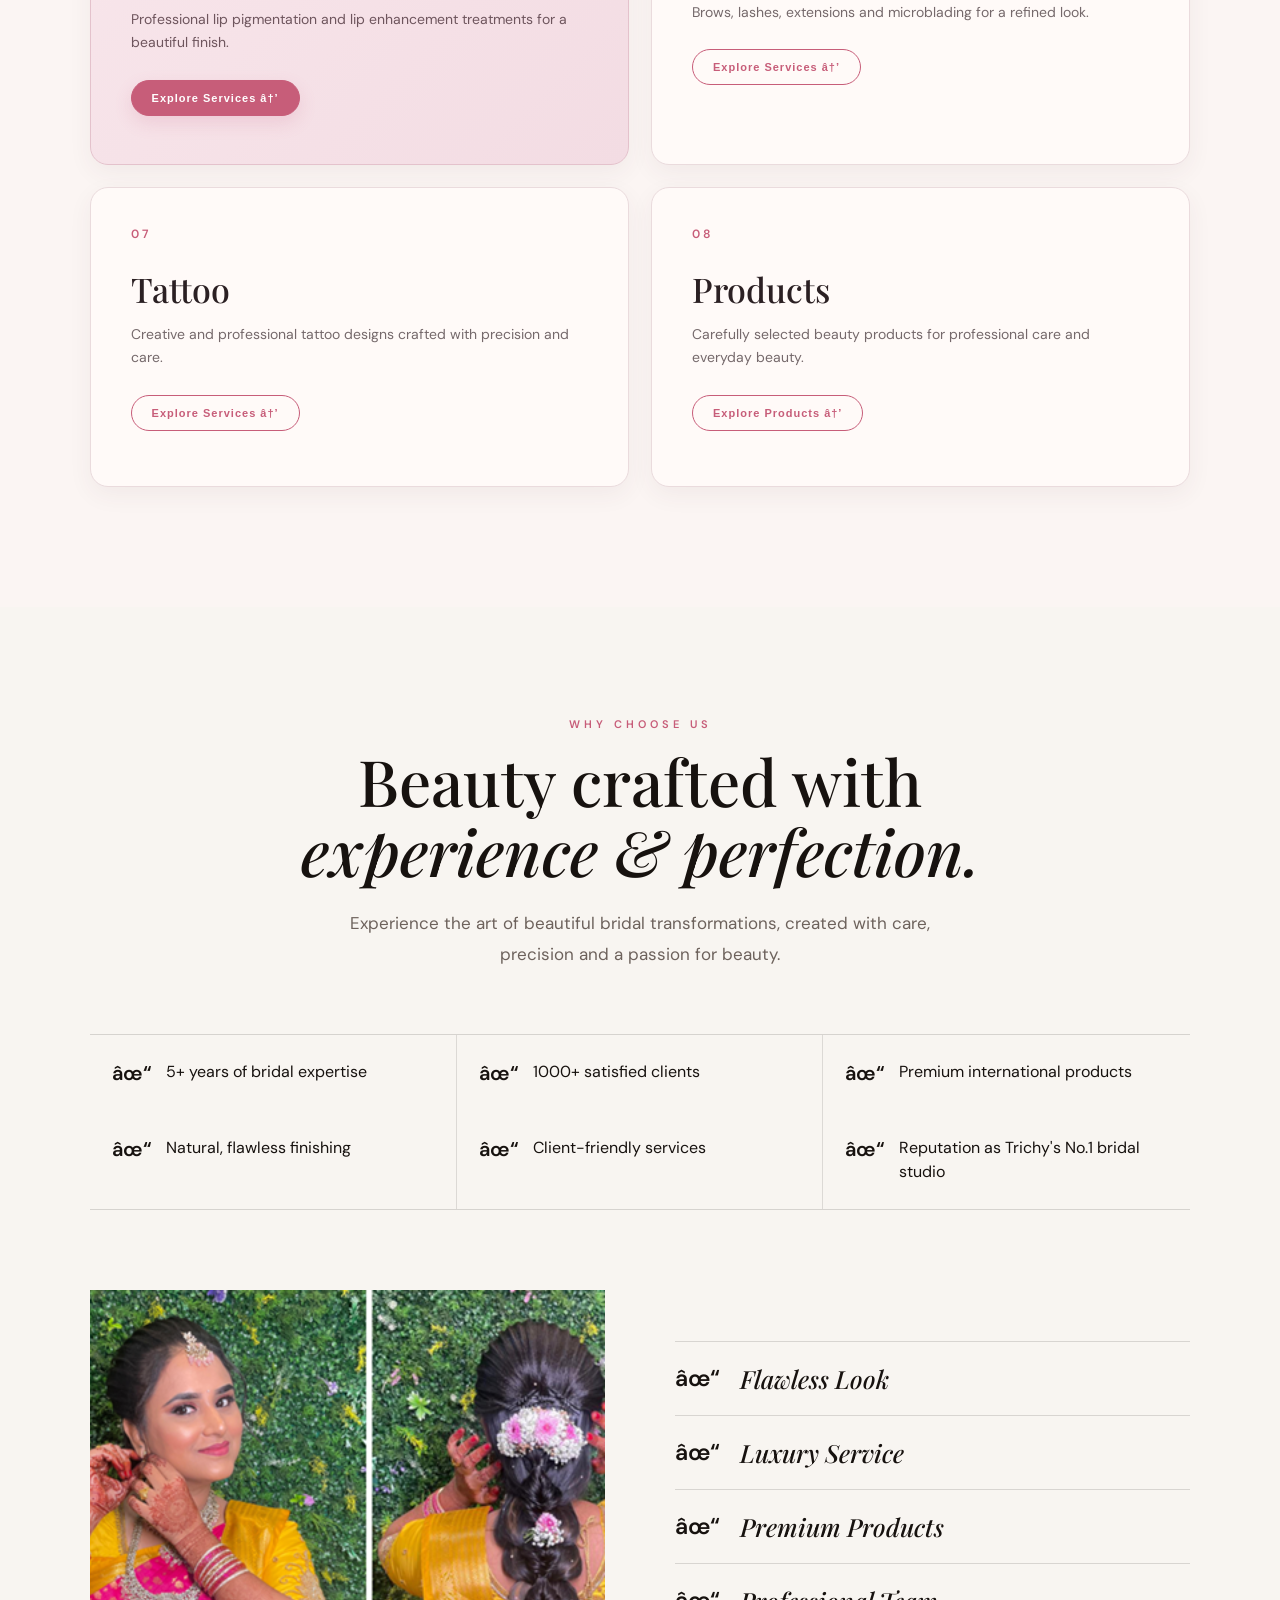
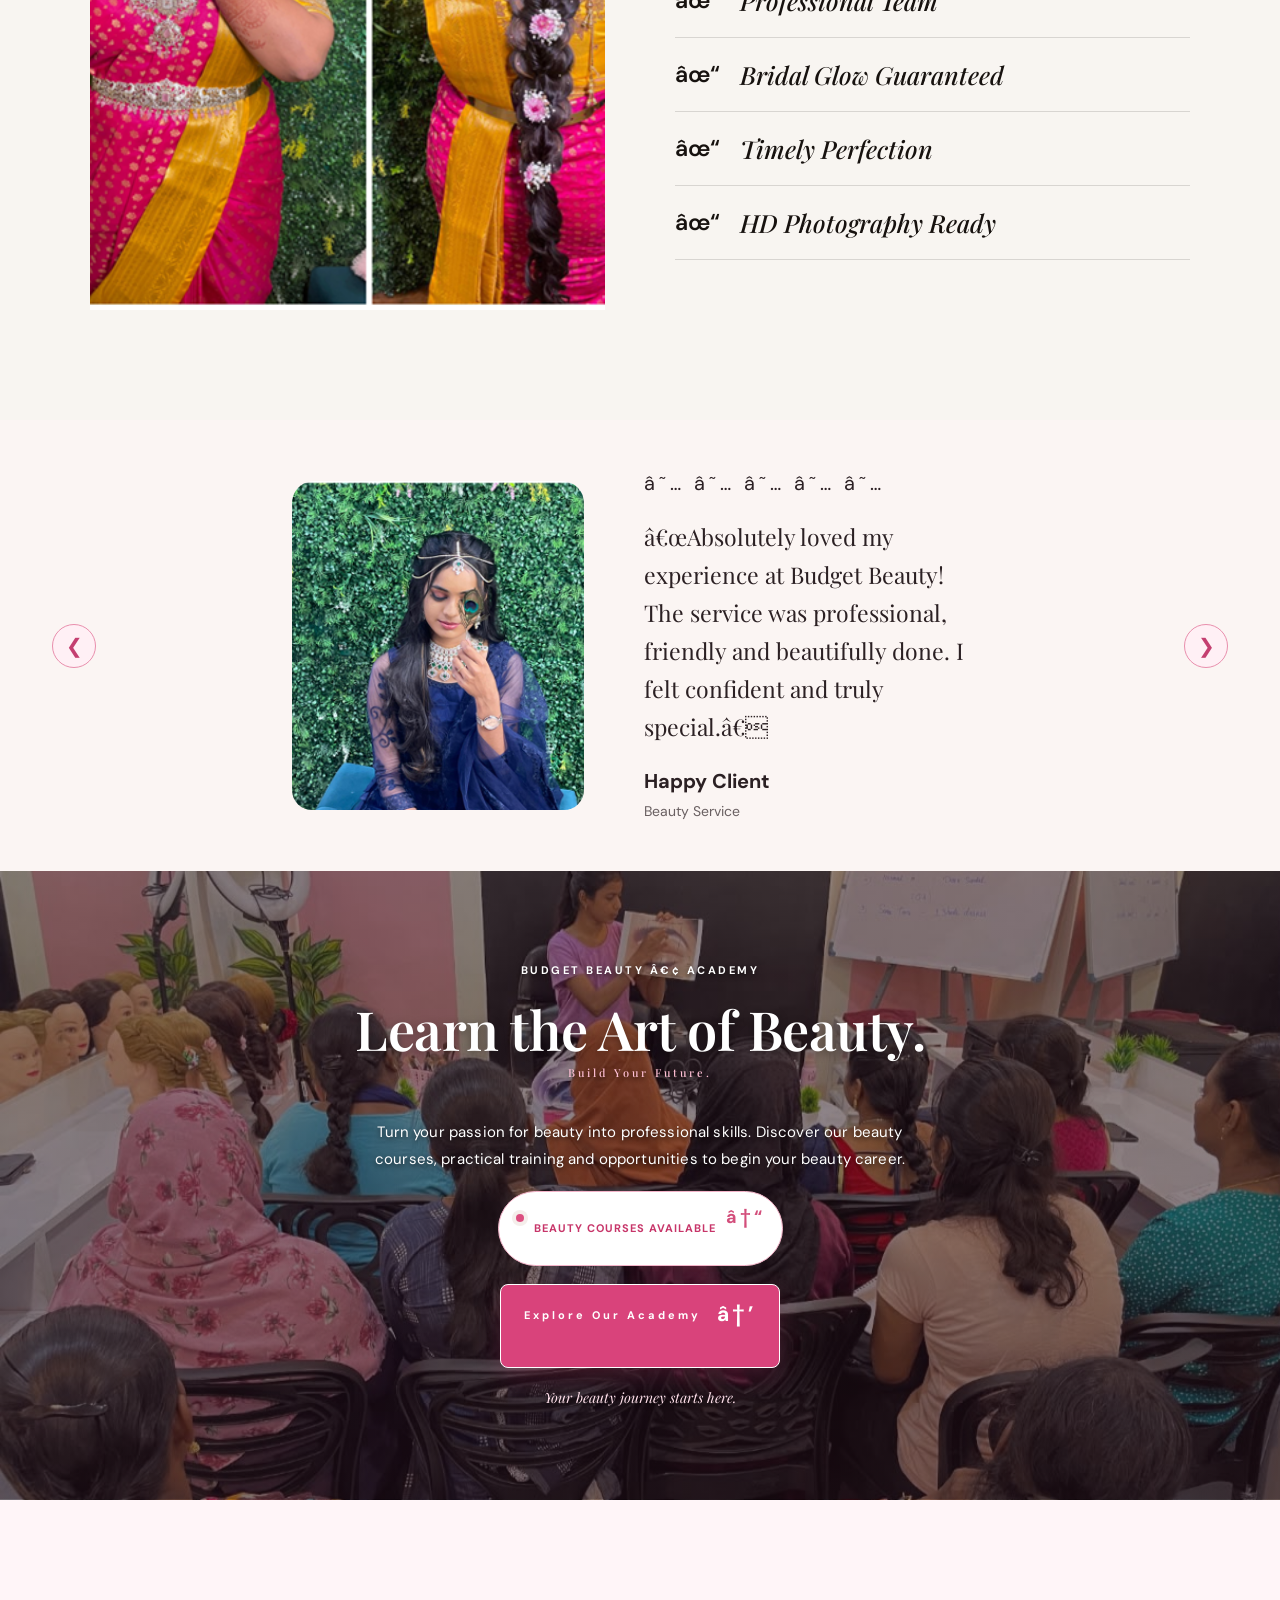
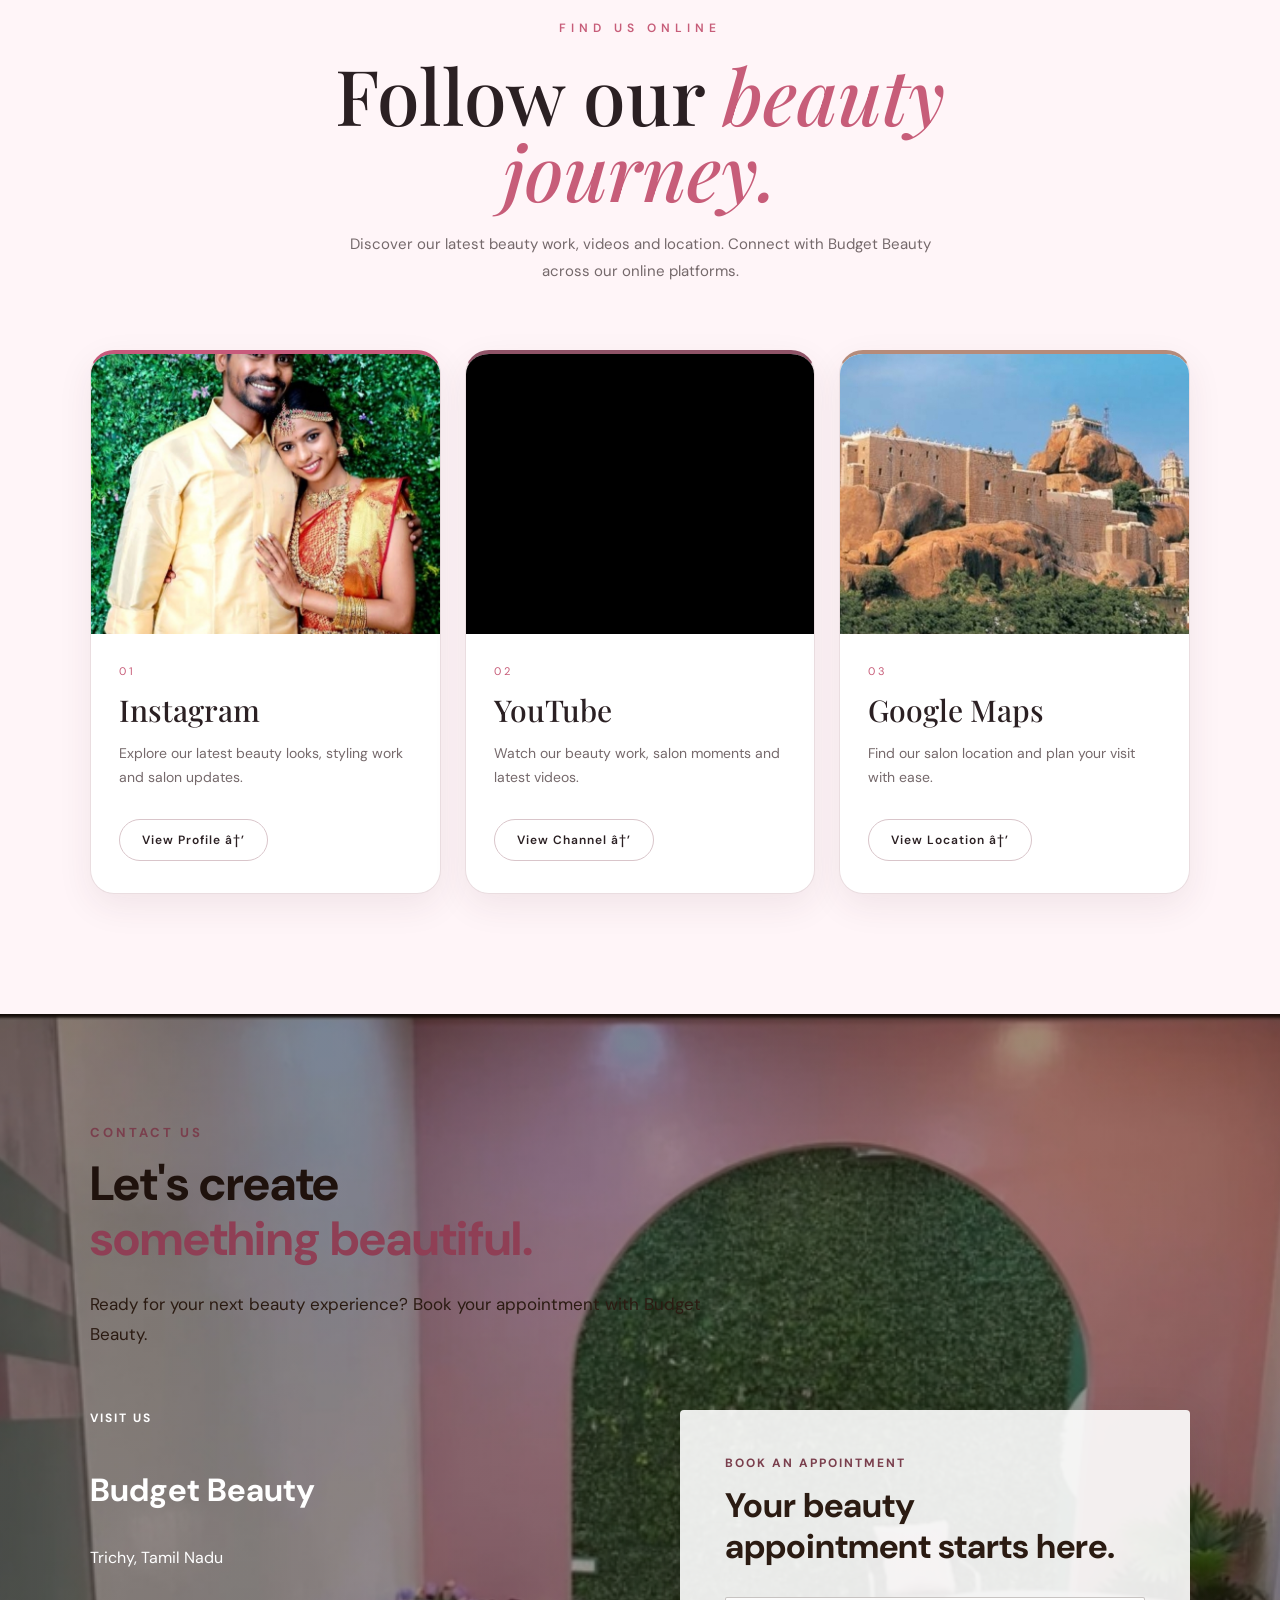
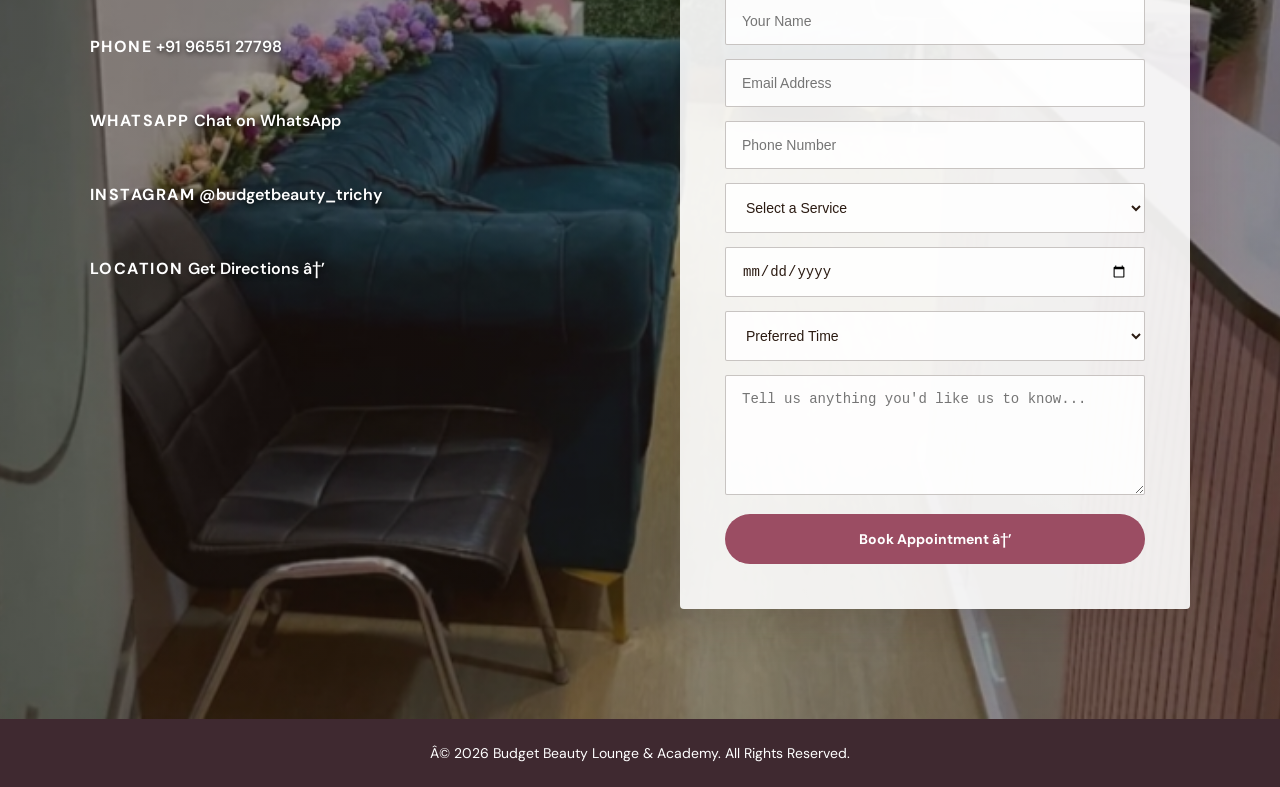
==== commit 71c8368c: "Reorder gallery categories" ====
--- a/index.html
+++ b/index.html
@@ -370,27 +370,14 @@
         </div>
     </div>
 
-    <!-- 07 BRIDAL -->
-    <div class="gallery-category-card">
-        <img src="gallery3.jpg.jpeg" alt="Budget Beauty Bridal">
-        <div class="gallery-card-overlay">
-            <div class="gallery-card-content">
-                <span class="gallery-number">07</span>
-                <h3>BRIDAL</h3>
-                <p>Bridal Beauty Collection</p>
-                <button type="button" onclick="openGalleryCategory('bridal')">
-                    View All →
-                </button>
-            </div>
-        </div>
-    </div>
-
-    <!-- 08 MAKEUP -->
+   
+
+    <!-- 07 MAKEUP -->
     <div class="gallery-category-card">
         <img src="gallery2.jpg.jpeg" alt="Budget Beauty Makeup">
         <div class="gallery-card-overlay">
             <div class="gallery-card-content">
-                <span class="gallery-number">08</span>
+                <span class="gallery-number">07</span>
                 <h3>MAKEUP</h3>
                 <p>Makeup Beauty Collection</p>
                 <button type="button" onclick="openGalleryCategory('makeup')">
@@ -400,15 +387,30 @@
         </div>
     </div>
 
-    <!-- 09 MEHENDI -->
+    <!-- 08 MEHENDI -->
     <div class="gallery-category-card">
         <img src="mehandi.jpg.jpg" alt="Mehendi Designs">
         <div class="gallery-card-overlay">
             <div class="gallery-card-content">
-                <span class="gallery-number">09</span>
+                <span class="gallery-number">08</span>
                 <h3>MEHENDI</h3>
                 <p>Mehendi Design Collection</p>
                 <button type="button" onclick="openGalleryCategory('mehendi')">
+                    View All →
+                </button>
+            </div>
+        </div>
+    </div>
+
+<!-- 09 BRIDAL -->
+    <div class="gallery-category-card">
+        <img src="gallery3.jpg.jpeg" alt="Budget Beauty Bridal">
+        <div class="gallery-card-overlay">
+            <div class="gallery-card-content">
+                <span class="gallery-number">09</span>
+                <h3>BRIDAL</h3>
+                <p>Bridal Beauty Collection</p>
+                <button type="button" onclick="openGalleryCategory('bridal')">
                     View All →
                 </button>
             </div>
